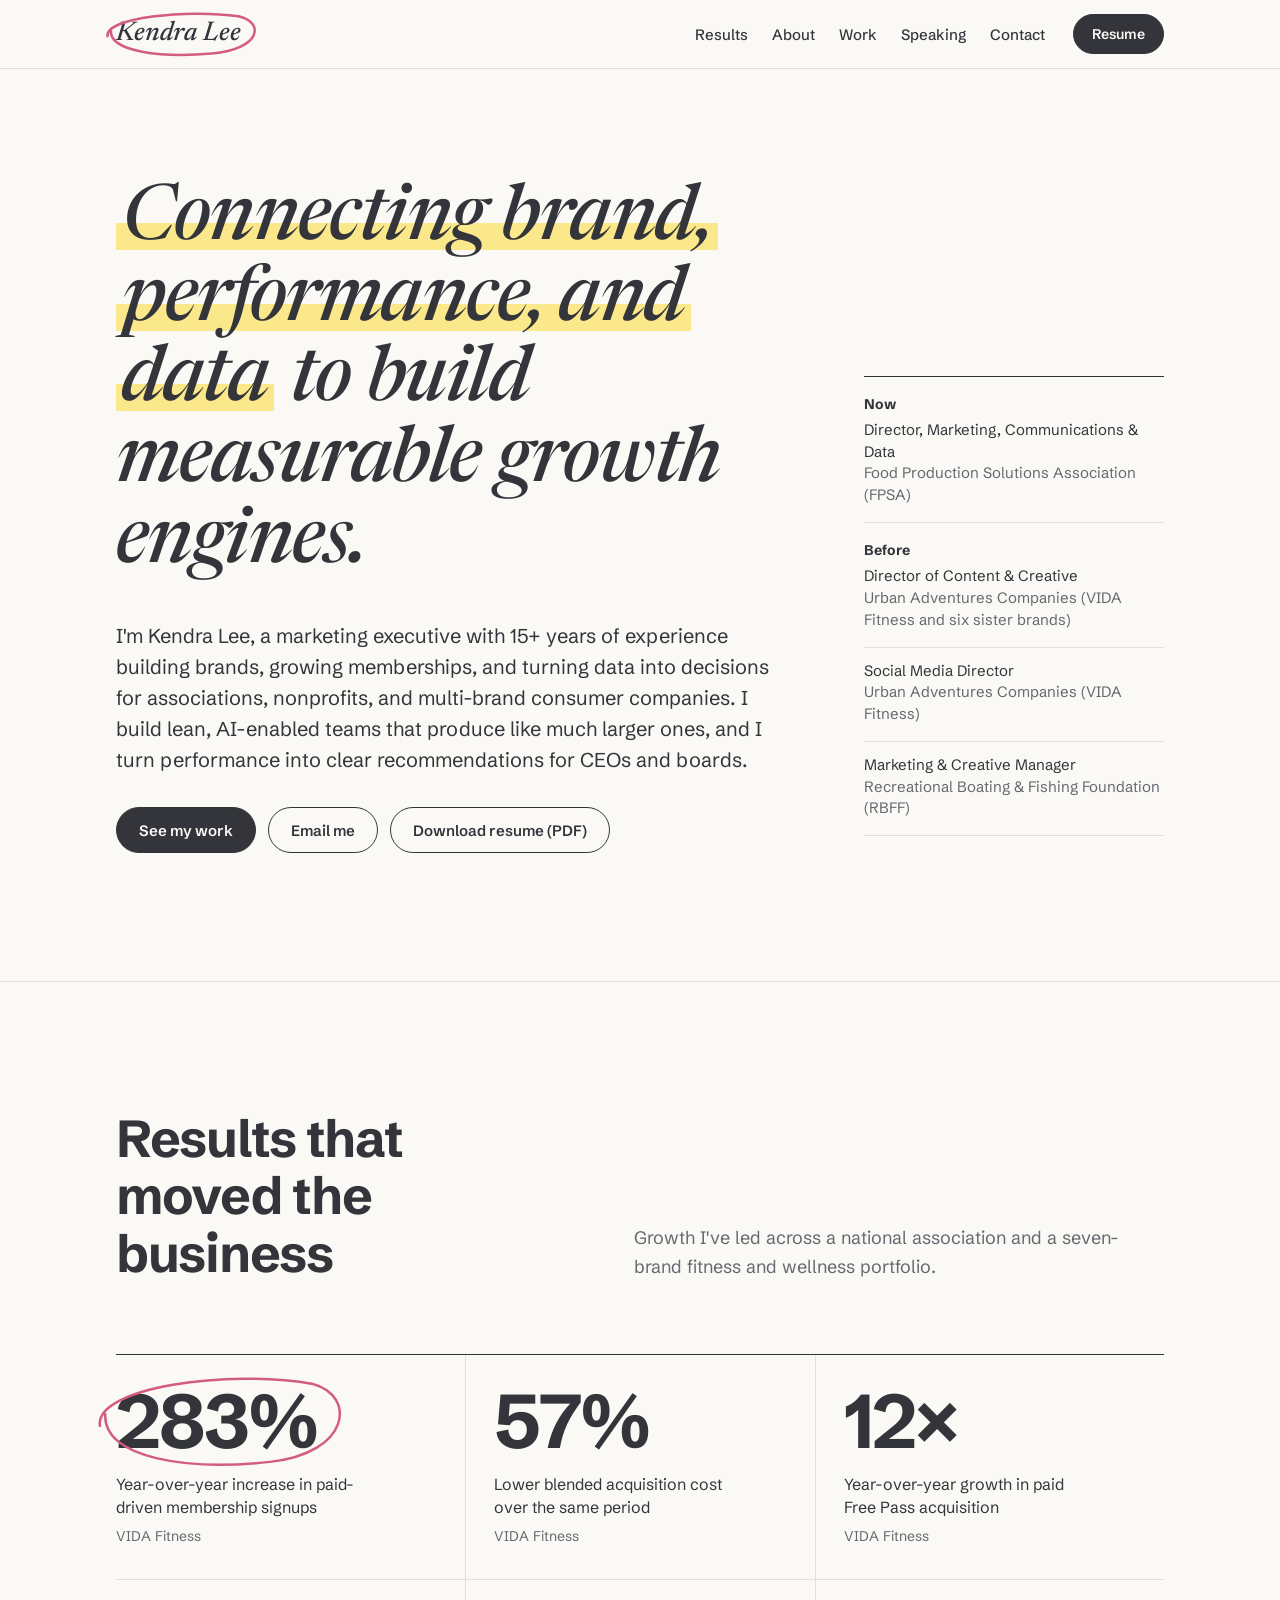
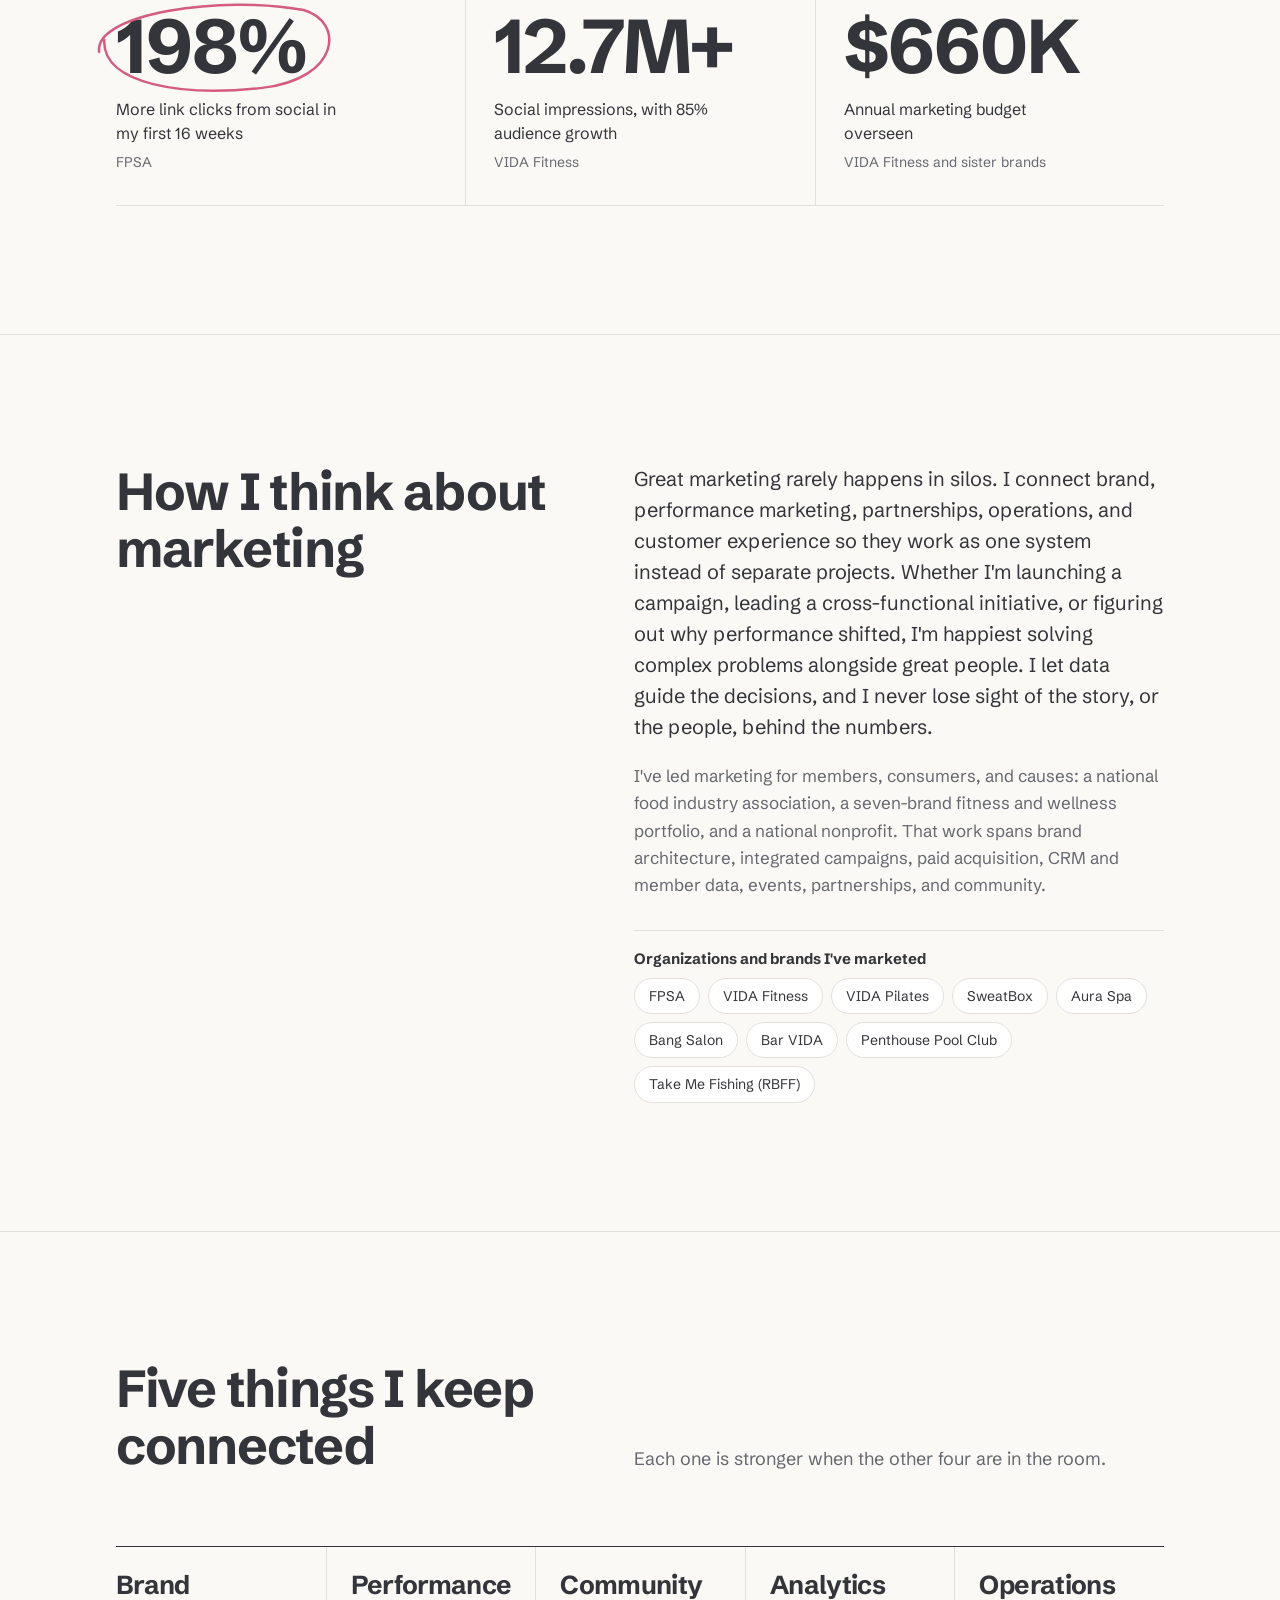
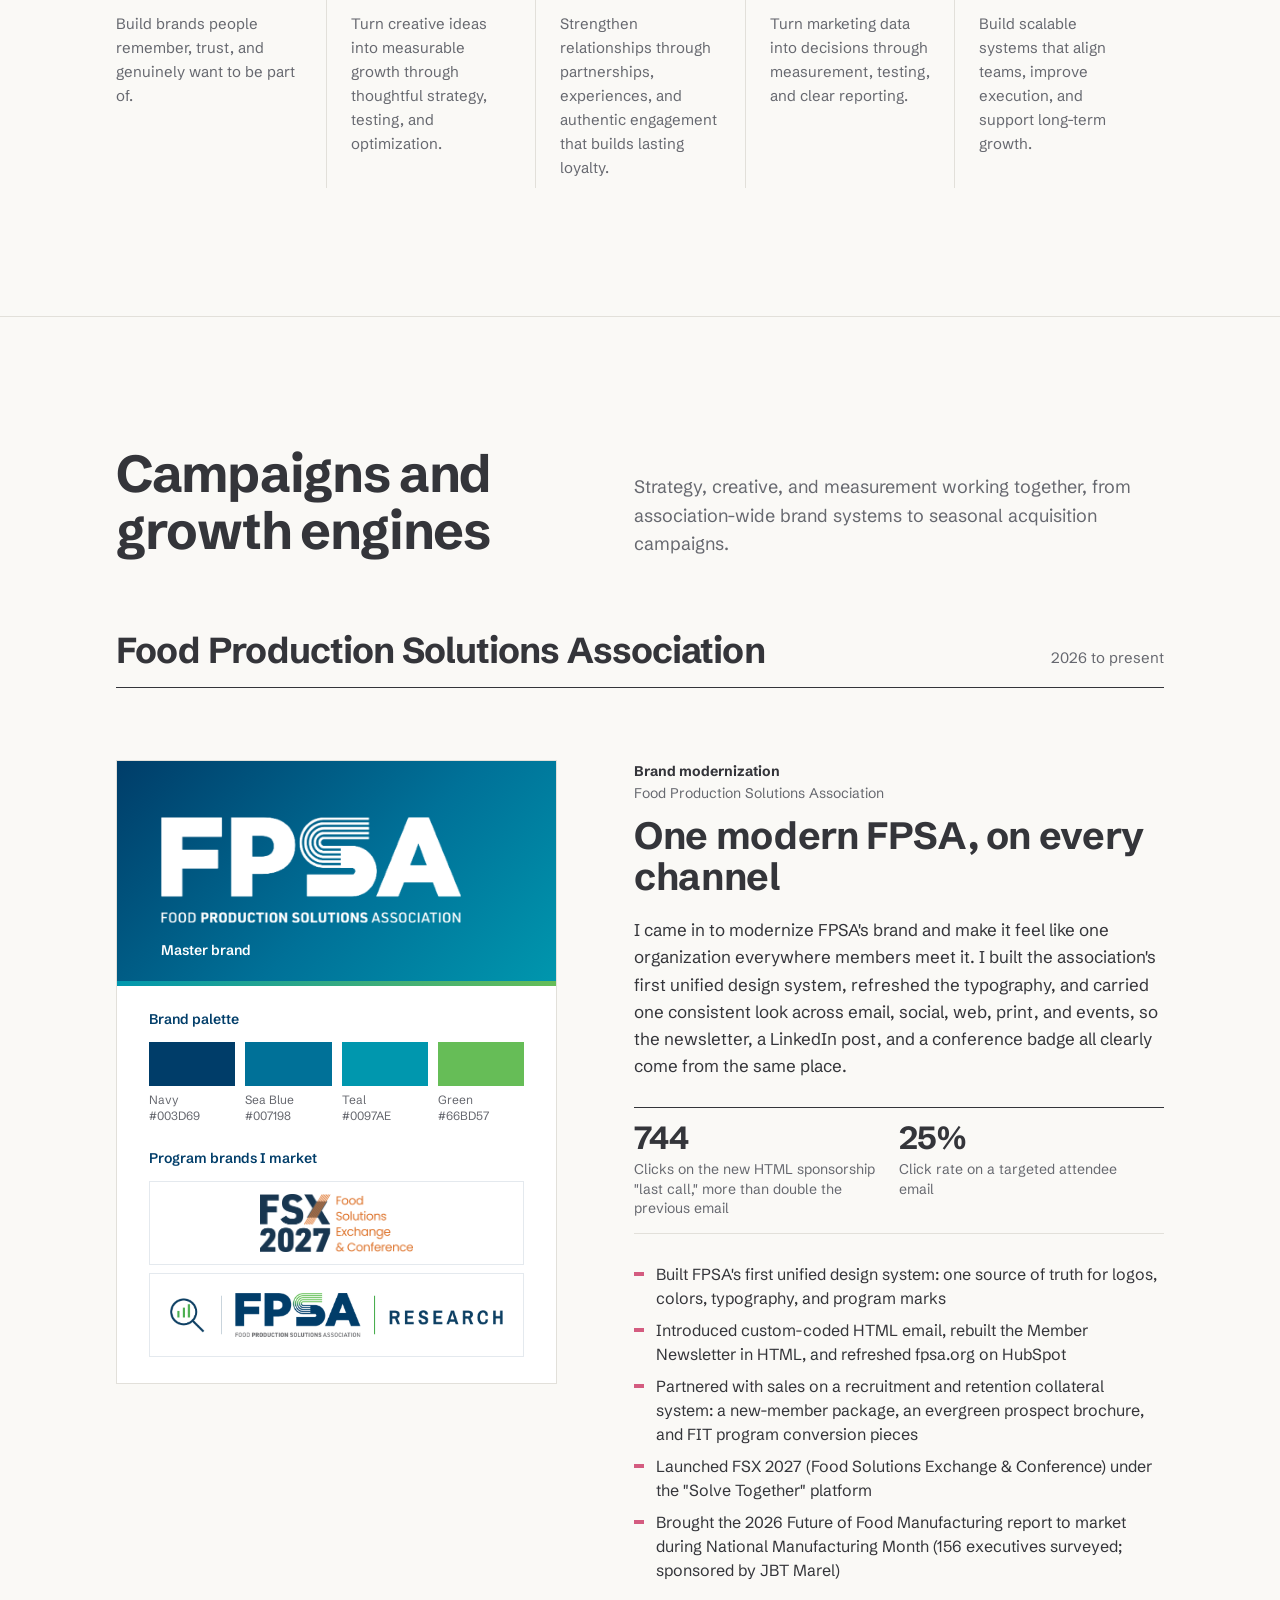
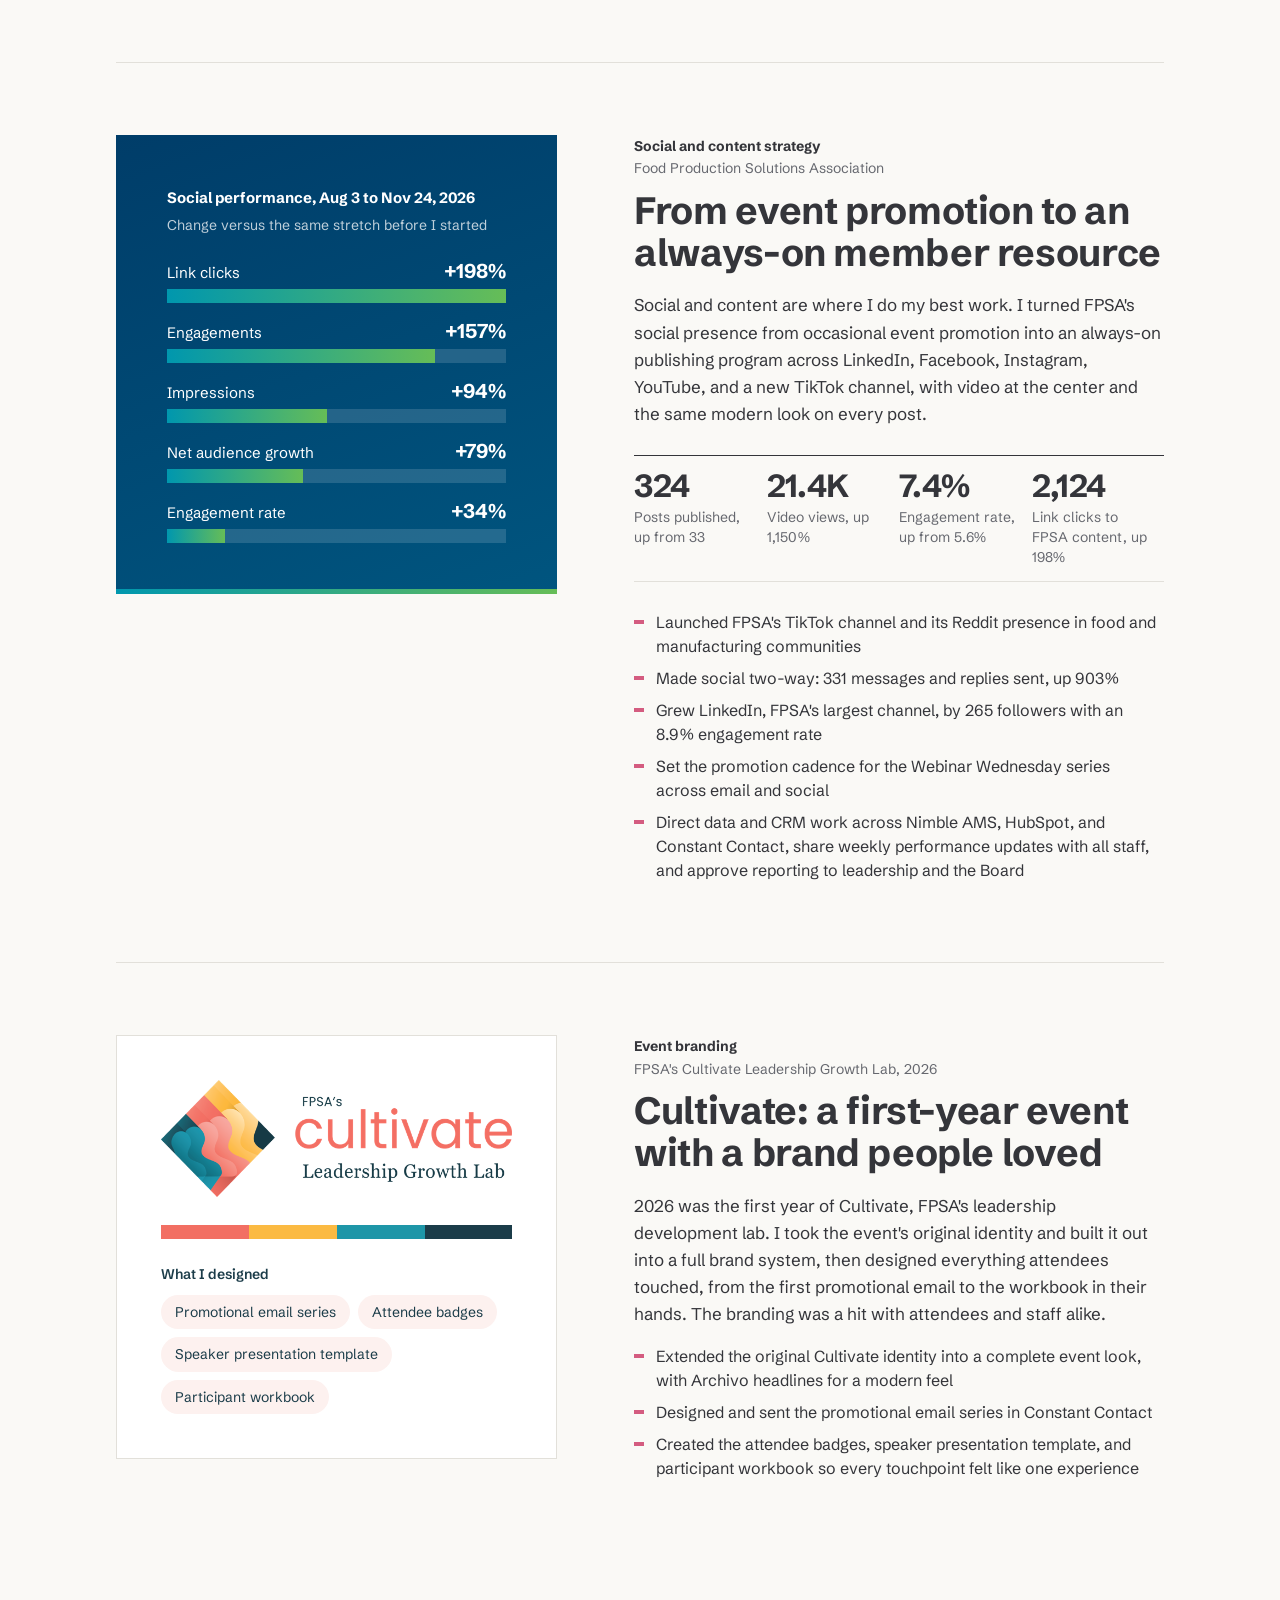
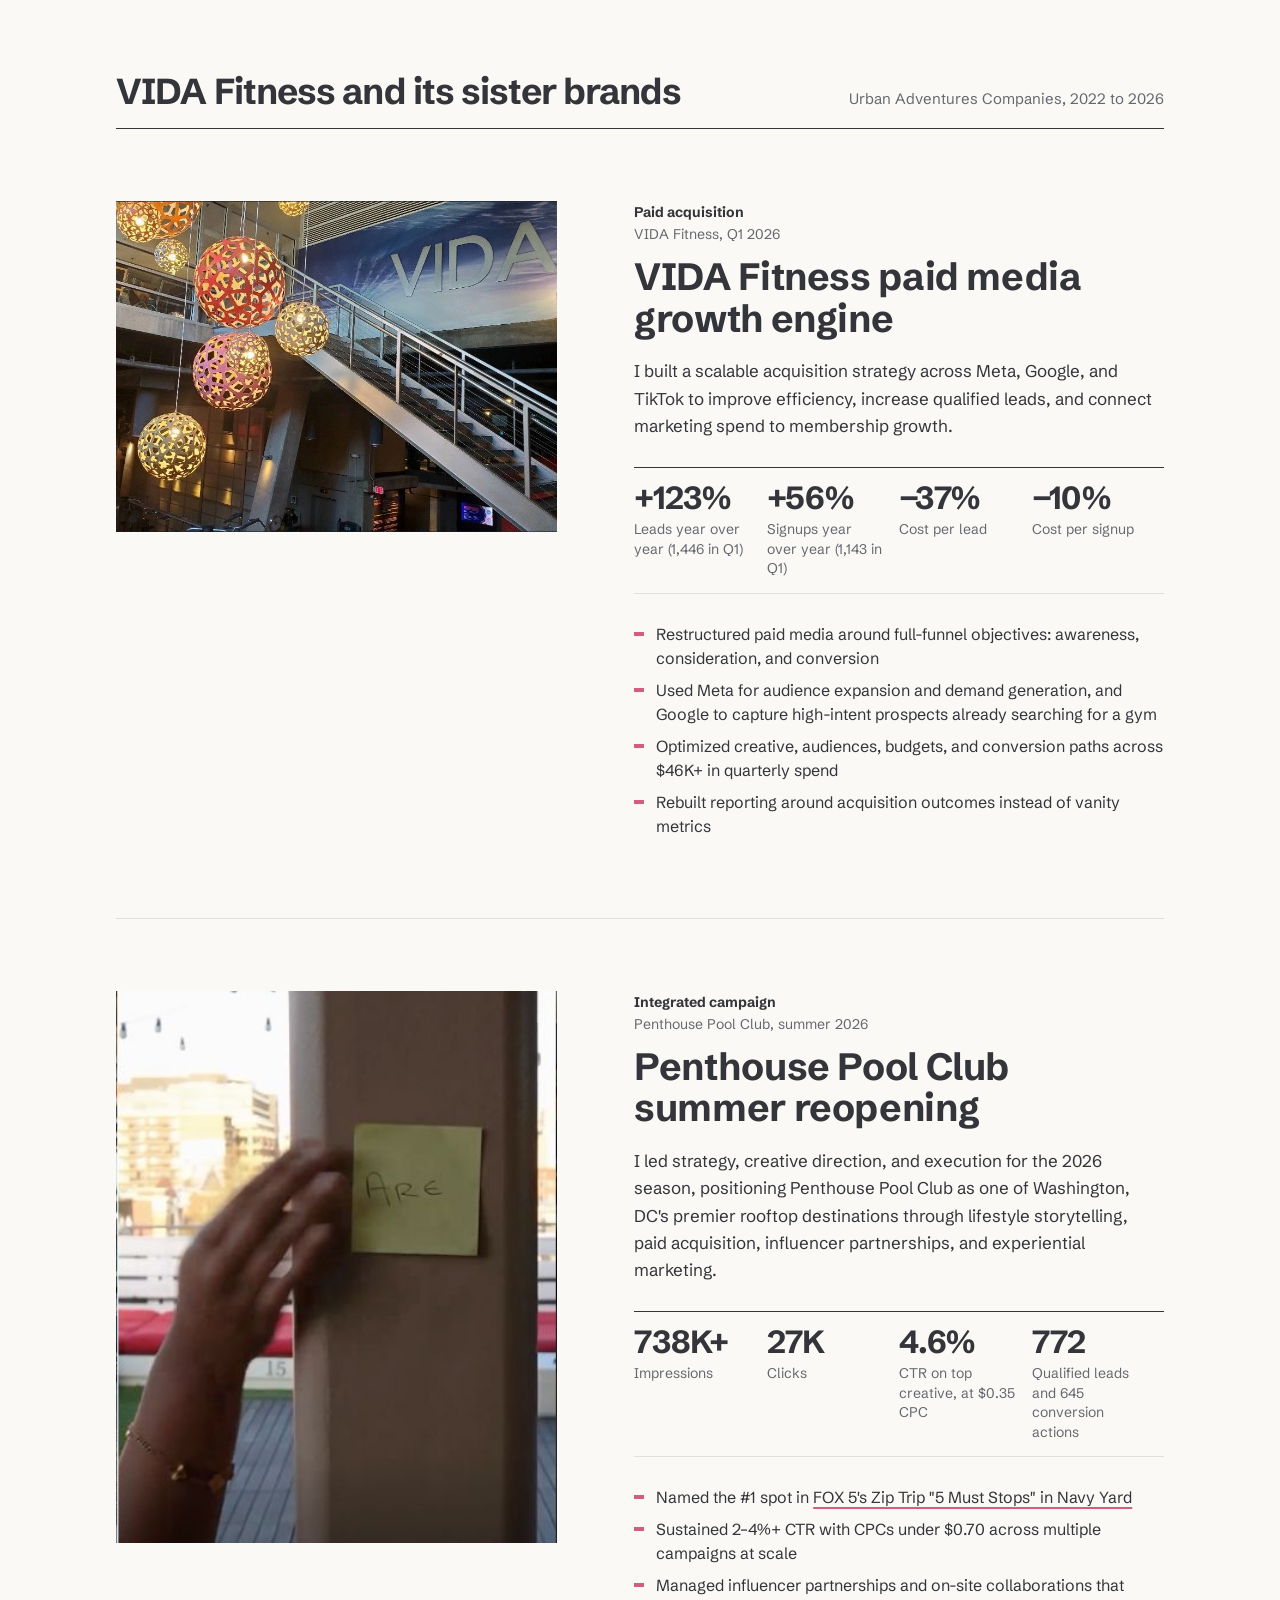
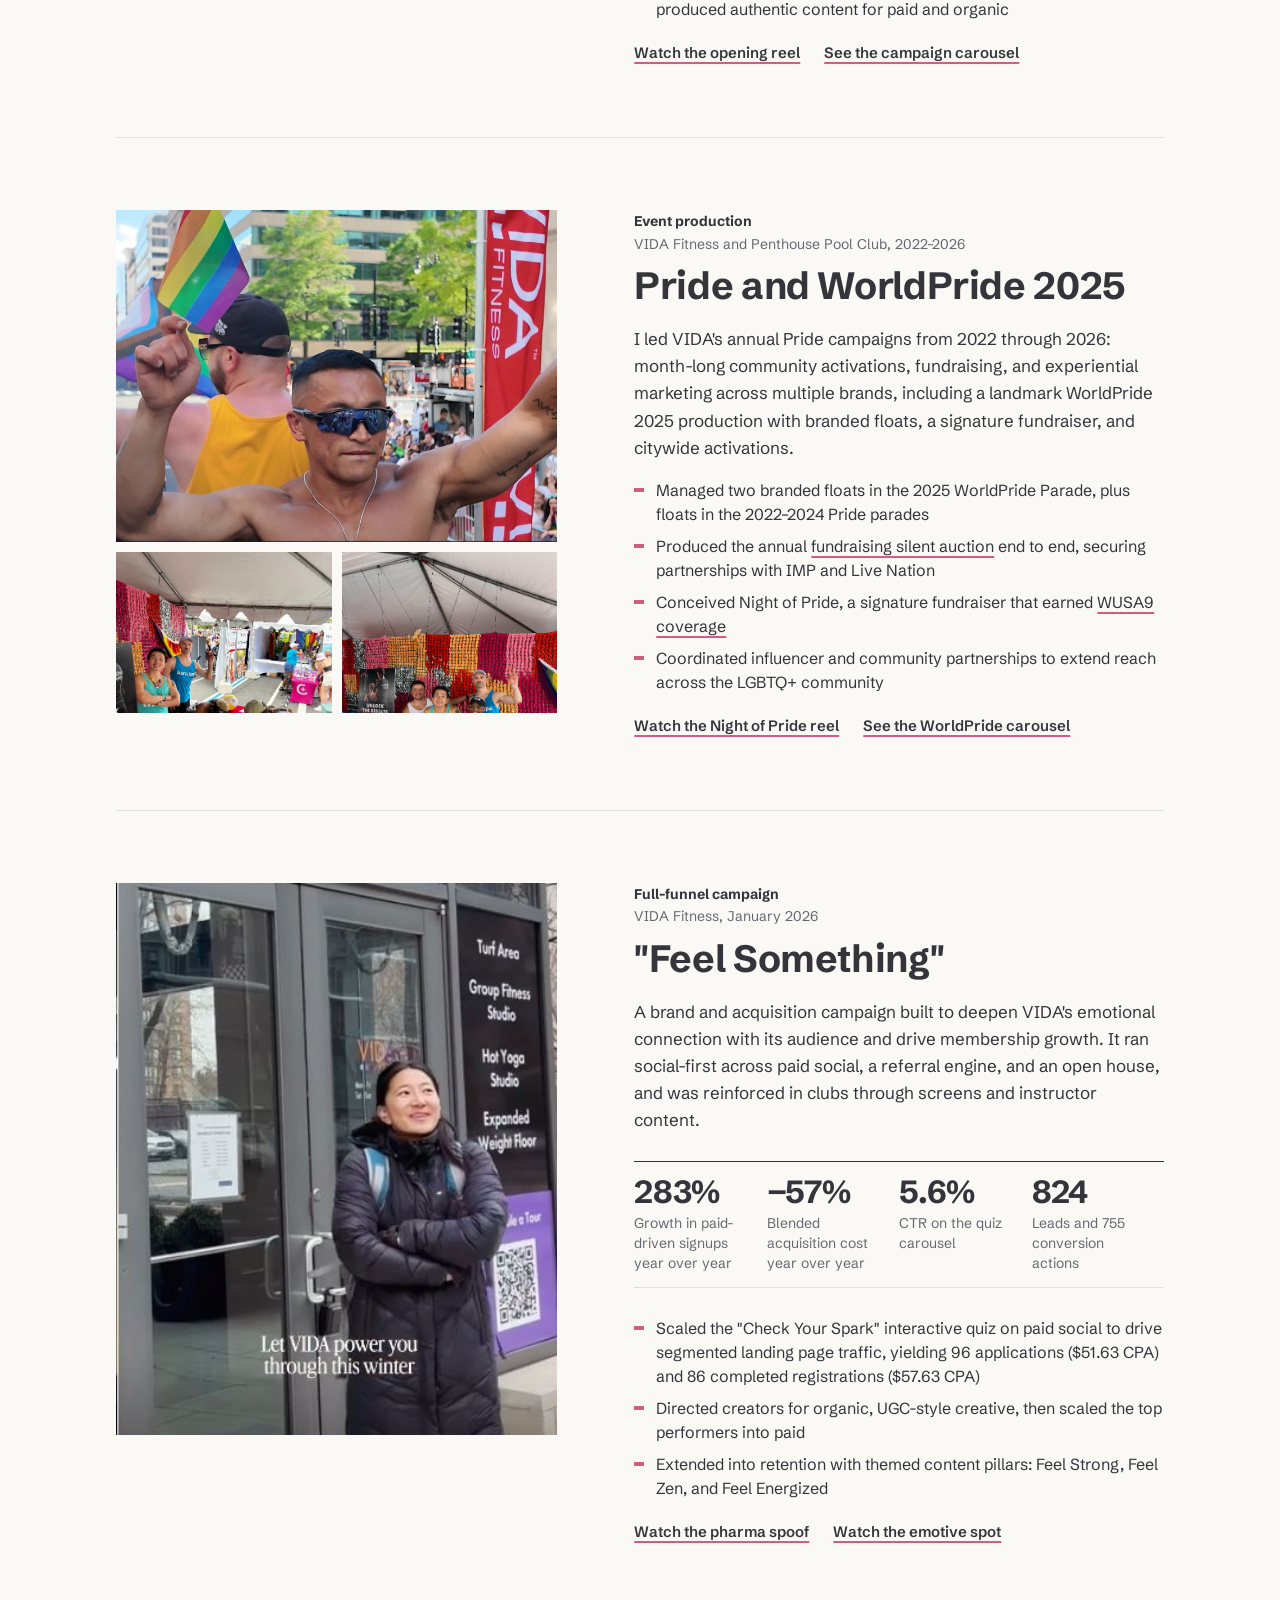
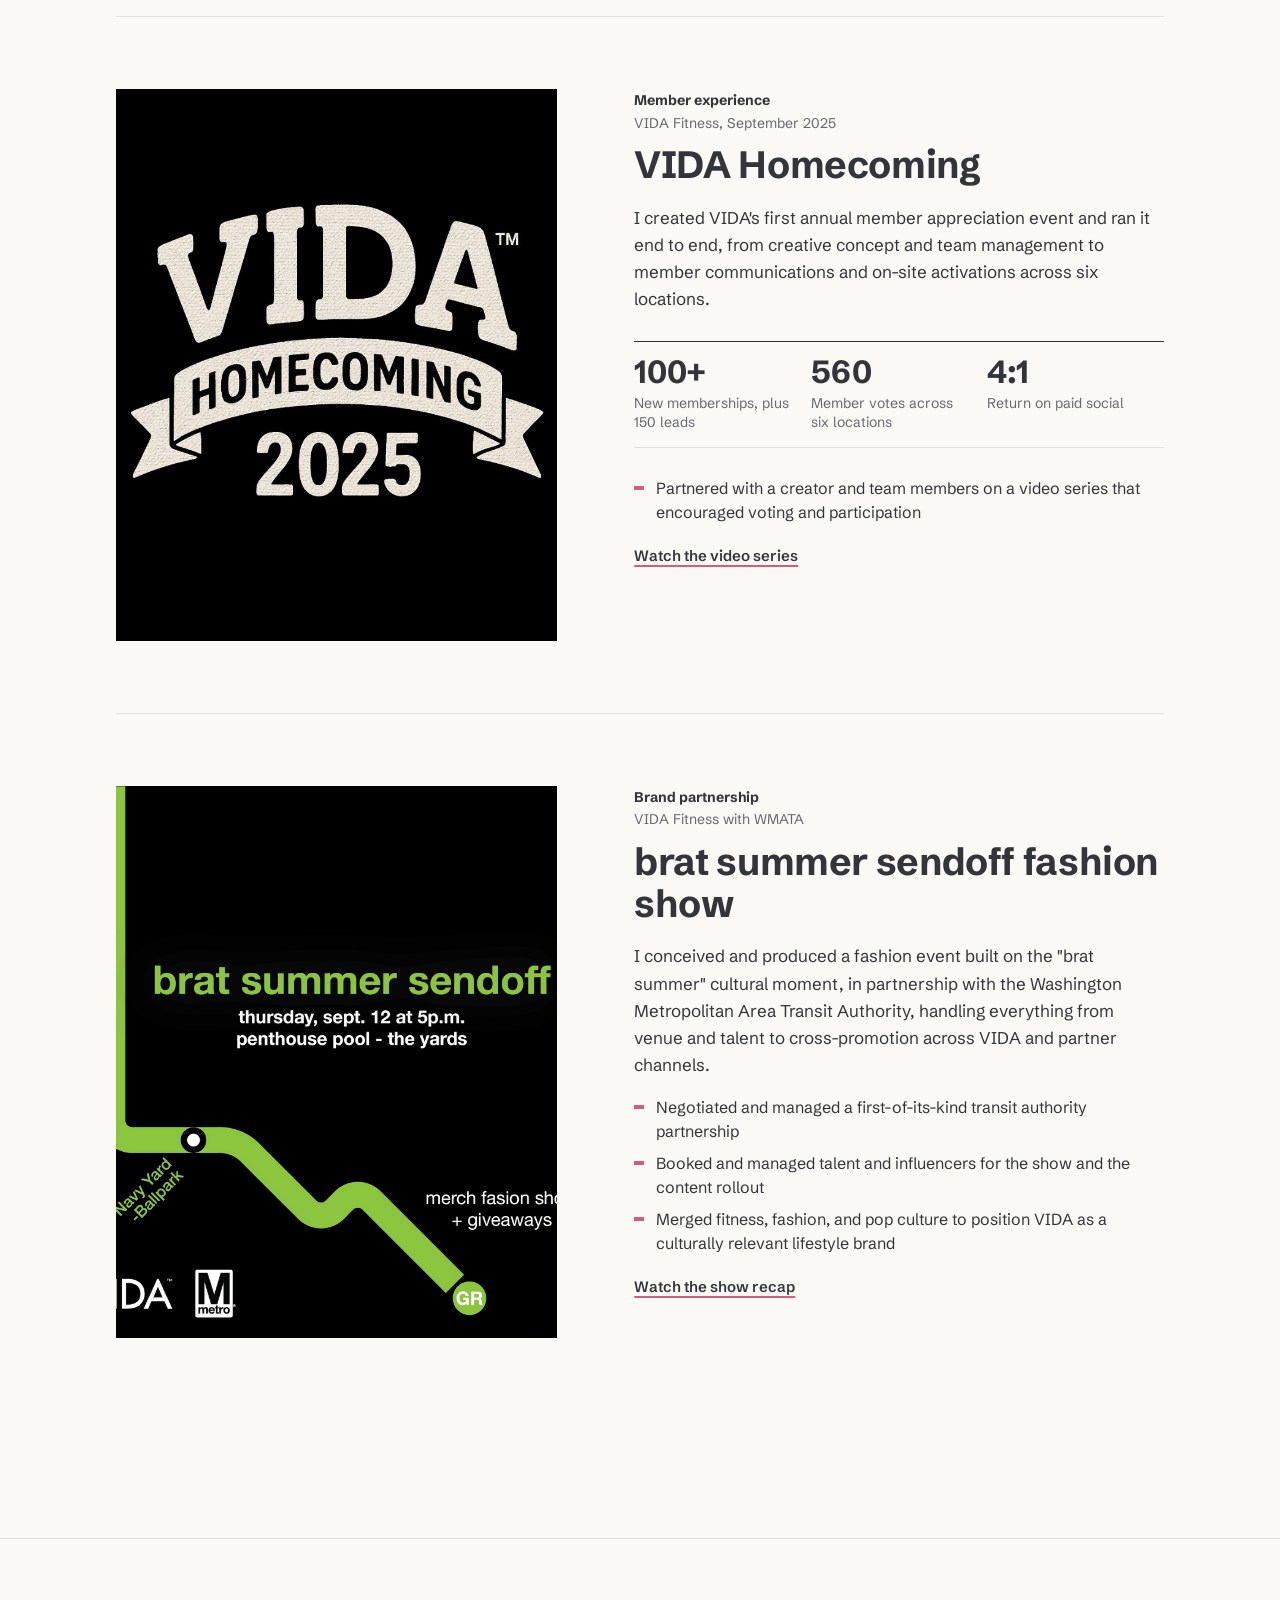
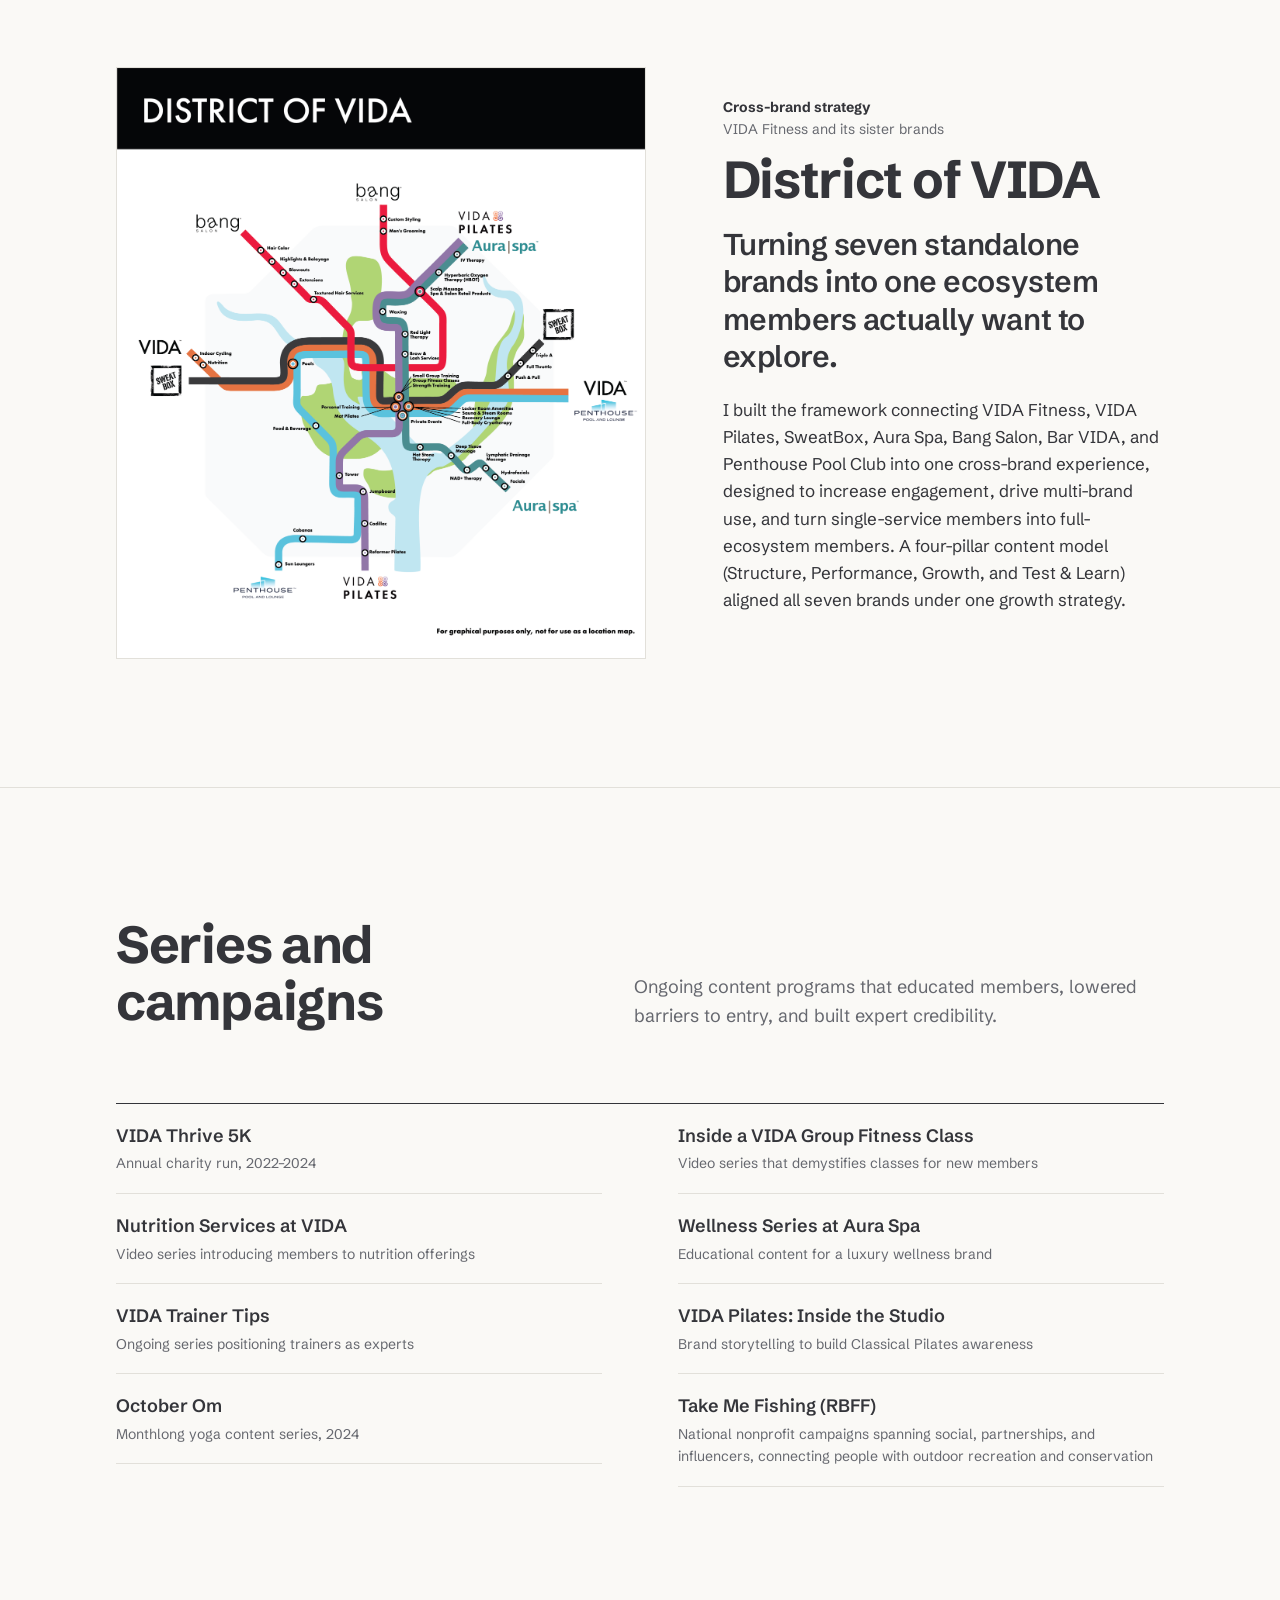
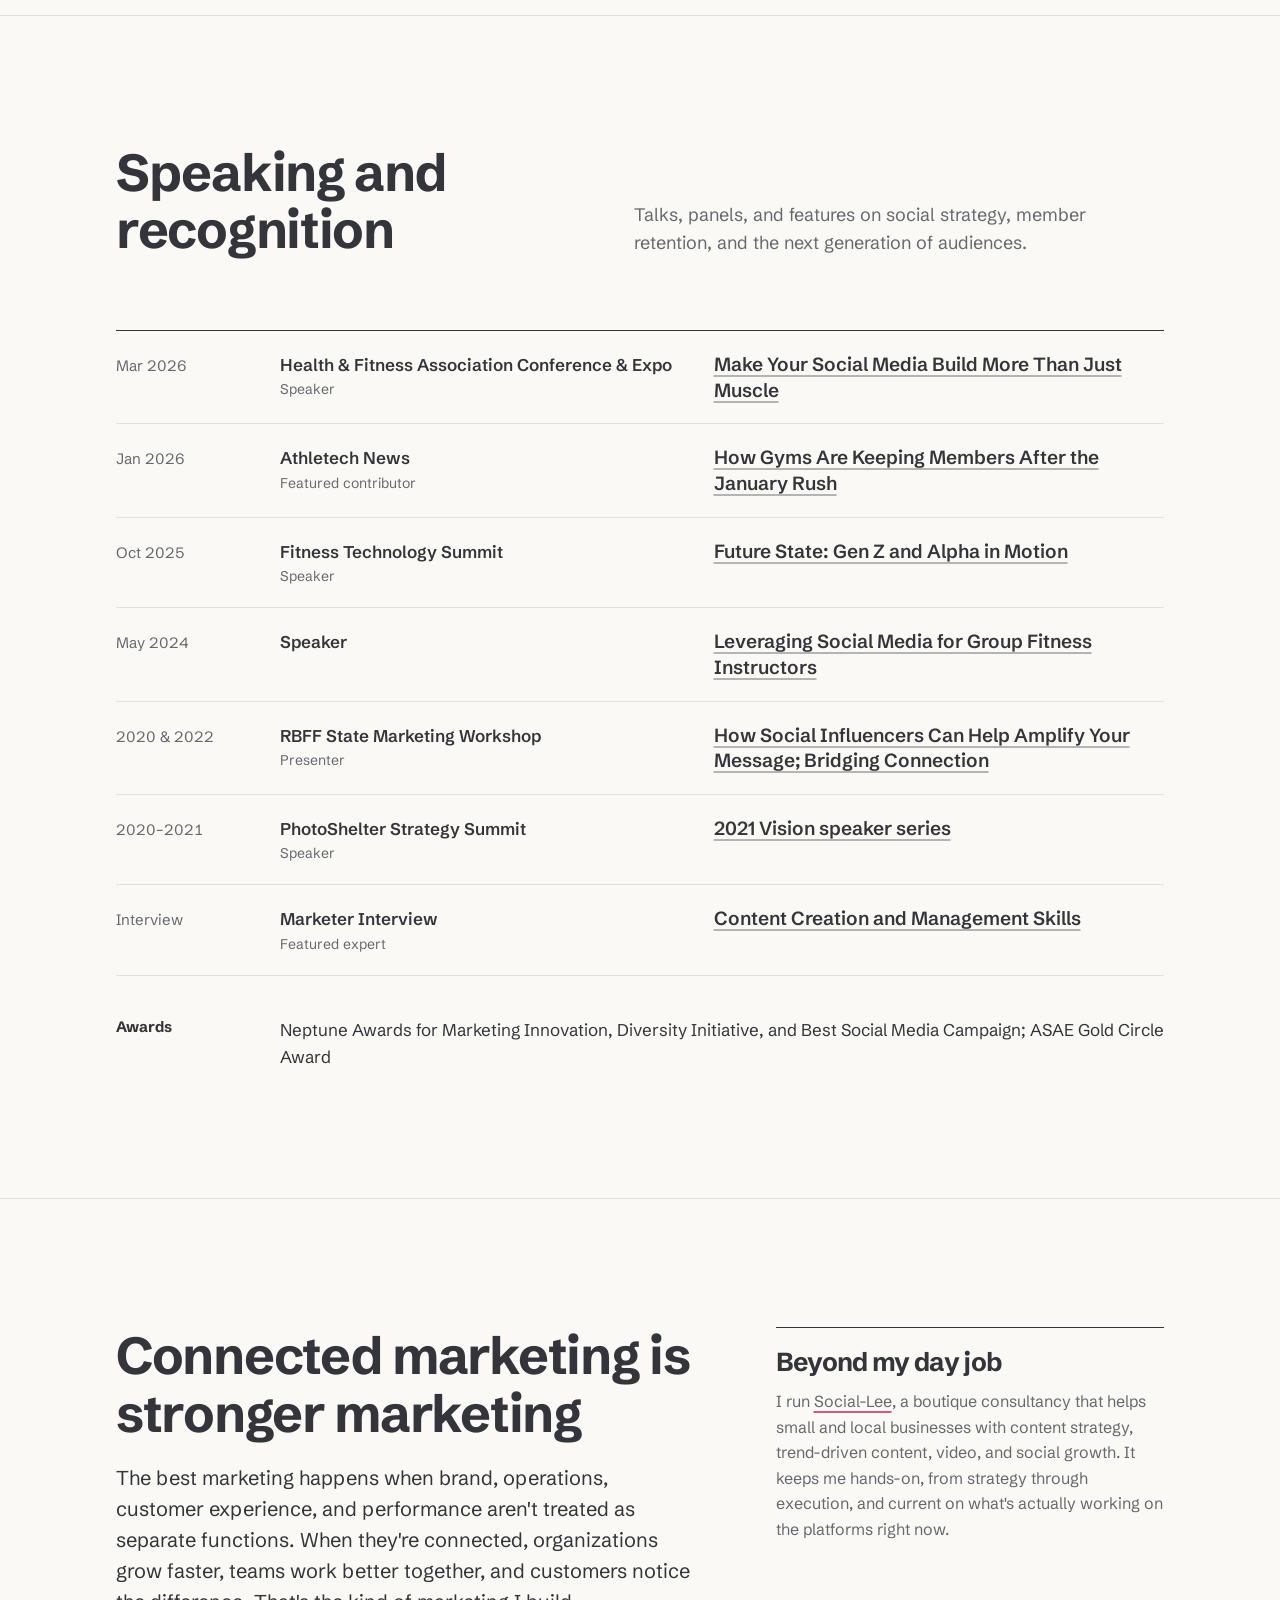
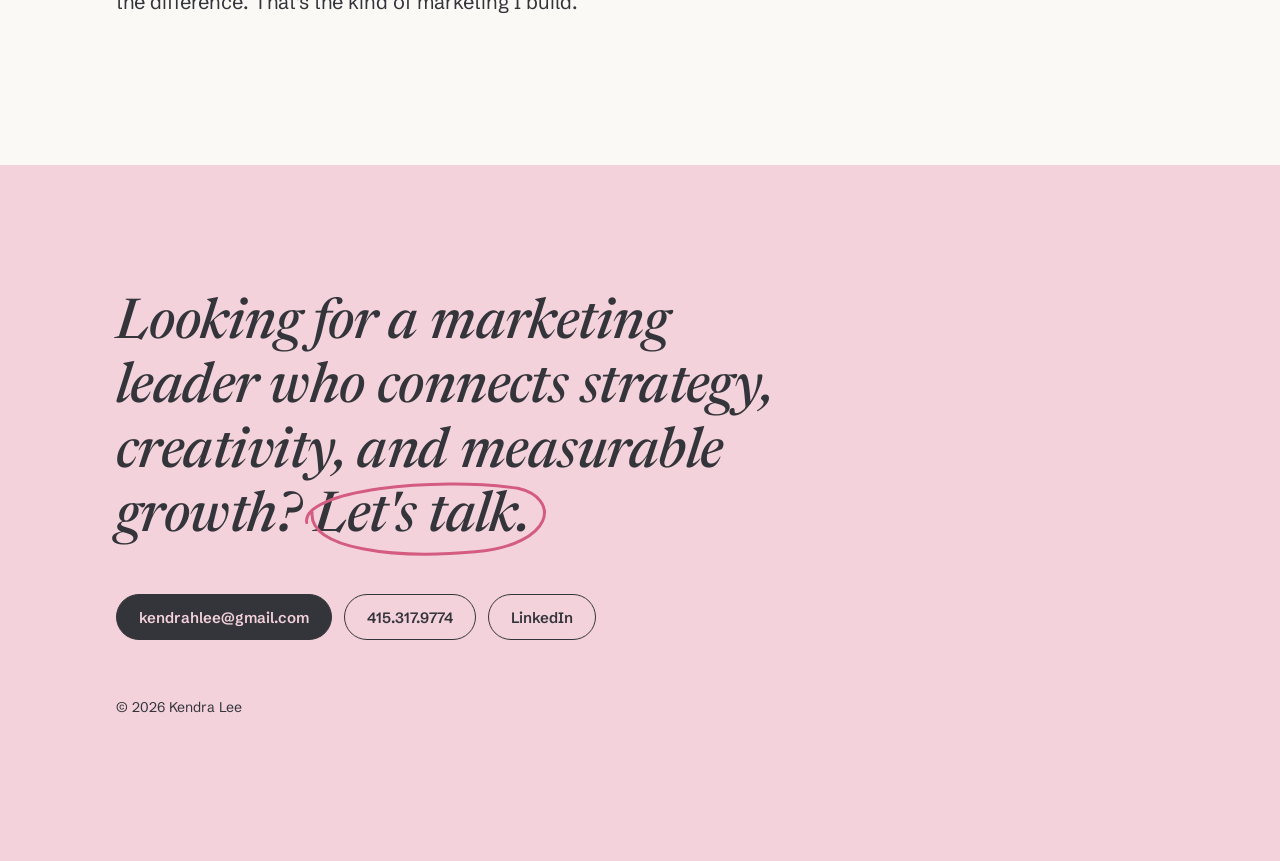
==== index.html @ 5791d4cd "New brand: rose, charcoal and butter; Newsreader wordmark with hand-drawn circle Co-Authored-By: Cla" ====
<!DOCTYPE html>
<html lang="en">
<head>
<meta charset="utf-8">
<meta name="viewport" content="width=device-width, initial-scale=1">
<meta name="theme-color" content="#FAF9F6">
<title>Kendra Lee | Marketing Executive</title>
<meta name="description" content="Marketing executive with 15+ years building brands, growing memberships, and turning data into decisions for associations, nonprofits, and multi-brand consumer companies.">

<meta property="og:title" content="Kendra Lee | Marketing Executive">
<meta property="og:description" content="Marketing executive with 15+ years building brands, growing memberships, and turning data into decisions for associations, nonprofits, and multi-brand consumer companies.">
<meta property="og:url" content="https://www.kendrahlee.com/">
<meta property="og:type" content="website">
<meta property="og:image" content="https://www.kendrahlee.com/images/brand/kendra-lee-social-preview.png">
<meta property="og:image:width" content="1200">
<meta property="og:image:height" content="630">
<meta name="twitter:card" content="summary_large_image">
<meta name="twitter:title" content="Kendra Lee | Marketing Executive">
<meta name="twitter:description" content="Marketing executive with 15+ years building brands, growing memberships, and turning data into decisions for associations, nonprofits, and multi-brand consumer companies.">
<meta name="twitter:image" content="https://www.kendrahlee.com/images/brand/kendra-lee-social-preview.png">
<link rel="icon" href="/images/brand/kendra-lee-favicon.png" type="image/png">
<link rel="apple-touch-icon" href="/images/brand/kendra-lee-monogram-180.png">

<link rel="preconnect" href="https://fonts.googleapis.com">
<link rel="preconnect" href="https://fonts.gstatic.com" crossorigin>
<link rel="stylesheet" href="styles.css">
</head>
<body>

<nav class="nav" aria-label="Main">
  <div class="wrap">
    <a class="nav-logo" href="#top" aria-label="Kendra Lee, home"><span class="wordmark">Kendra Lee<svg class="ring" viewBox="0 0 200 70" preserveAspectRatio="none" aria-hidden="true"><path d="M14 38 C 10 12, 110 0, 172 10 C 204 18, 200 56, 140 62 C 80 68, 16 60, 18 30"/></svg></span></a>
    <ul class="nav-links">
      <li><a href="#results">Results</a></li>
      <li><a href="#about">About</a></li>
      <li><a href="#work">Work</a></li>
      <li><a href="#speaking">Speaking</a></li>
      <li><a href="#contact">Contact</a></li>
    </ul>
    <a class="btn btn-solid" href="Kendra_Lee_Resume.pdf" target="_blank" rel="noopener">Resume</a>
  </div>
</nav>

<main id="top">

  <!-- HERO -->
  <header class="hero">
    <div class="wrap hero-grid">
      <div>
        <h1><span class="marked">Connecting brand, performance, and data</span> to build measurable growth engines.</h1>
        <p class="hero-intro">I'm Kendra Lee, a marketing executive with 15+ years of experience building brands, growing memberships, and turning data into decisions for associations, nonprofits, and multi-brand consumer companies. I build lean, AI-enabled teams that produce like much larger ones, and I turn performance into clear recommendations for CEOs and boards.</p>
        <div class="hero-actions">
          <a class="btn btn-solid" href="#work">See my work</a>
          <a class="btn" href="mailto:kendrahlee@gmail.com">Email me</a>
          <a class="btn" href="Kendra_Lee_Resume.pdf" target="_blank" rel="noopener">Download resume (PDF)</a>
        </div>
      </div>
      <dl class="roles">
        <dt>Now</dt>
        <dd>Director, Marketing, Communications &amp; Data<span>Food Production Solutions Association (FPSA)</span></dd>
        <dt>Before</dt>
        <dd>Director of Content &amp; Creative<span>Urban Adventures Companies (VIDA Fitness and six sister brands)</span></dd>
        <dd>Social Media Director<span>Urban Adventures Companies (VIDA Fitness)</span></dd>
        <dd>Marketing &amp; Creative Manager<span>Recreational Boating &amp; Fishing Foundation (RBFF)</span></dd>
      </dl>
    </div>
  </header>

  <!-- RESULTS -->
  <section class="section" id="results" aria-labelledby="results-title">
    <div class="wrap">
      <div class="section-head">
        <h2 id="results-title">Results that moved the business</h2>
        <p class="muted">Growth I've led across a national association and a seven-brand fitness and wellness portfolio.</p>
      </div>
      <div class="results">
        <div class="result">
          <div class="result-num"><span class="circled">283%<svg class="ring" viewBox="0 0 200 70" preserveAspectRatio="none" aria-hidden="true"><path d="M14 38 C 10 12, 110 0, 172 10 C 204 18, 200 56, 140 62 C 80 68, 16 60, 18 30"/></svg></span></div>
          <p class="result-label">Year-over-year increase in paid-driven membership signups</p>
          <div class="result-where">VIDA Fitness</div>
        </div>
        <div class="result">
          <div class="result-num">57%</div>
          <p class="result-label">Lower blended acquisition cost over the same period</p>
          <div class="result-where">VIDA Fitness</div>
        </div>
        <div class="result">
          <div class="result-num">12&times;</div>
          <p class="result-label">Year-over-year growth in paid Free Pass acquisition</p>
          <div class="result-where">VIDA Fitness</div>
        </div>
        <div class="result">
          <div class="result-num"><span class="circled">198%<svg class="ring" viewBox="0 0 200 70" preserveAspectRatio="none" aria-hidden="true"><path d="M14 38 C 10 12, 110 0, 172 10 C 204 18, 200 56, 140 62 C 80 68, 16 60, 18 30"/></svg></span></div>
          <p class="result-label">More link clicks from social in my first 16 weeks</p>
          <div class="result-where">FPSA</div>
        </div>
        <div class="result">
          <div class="result-num">12.7M+</div>
          <p class="result-label">Social impressions, with 85% audience growth</p>
          <div class="result-where">VIDA Fitness</div>
        </div>
        <div class="result">
          <div class="result-num">$660K</div>
          <p class="result-label">Annual marketing budget overseen</p>
          <div class="result-where">VIDA Fitness and sister brands</div>
        </div>
      </div>
    </div>
  </section>

  <!-- ABOUT -->
  <section class="section" id="about" aria-labelledby="about-title">
    <div class="wrap about">
      <h2 id="about-title">How I think about marketing</h2>
      <div class="about-copy">
        <p>Great marketing rarely happens in silos. I connect brand, performance marketing, partnerships, operations, and customer experience so they work as one system instead of separate projects. Whether I'm launching a campaign, leading a cross-functional initiative, or figuring out why performance shifted, I'm happiest solving complex problems alongside great people. I let data guide the decisions, and I never lose sight of the story, or the people, behind the numbers.</p>
        <p class="muted">I've led marketing for members, consumers, and causes: a national food industry association, a seven-brand fitness and wellness portfolio, and a national nonprofit. That work spans brand architecture, integrated campaigns, paid acquisition, CRM and member data, events, partnerships, and community.</p>
        <div class="brands">
          <h3>Organizations and brands I've marketed</h3>
          <ul>
            <li>FPSA</li>
            <li>VIDA Fitness</li>
            <li>VIDA Pilates</li>
            <li>SweatBox</li>
            <li>Aura Spa</li>
            <li>Bang Salon</li>
            <li>Bar VIDA</li>
            <li>Penthouse Pool Club</li>
            <li>Take Me Fishing (RBFF)</li>
          </ul>
        </div>
      </div>
    </div>
  </section>

  <!-- APPROACH -->
  <section class="section" aria-labelledby="approach-title">
    <div class="wrap">
      <div class="section-head">
        <h2 id="approach-title">Five things I keep connected</h2>
        <p class="muted">Each one is stronger when the other four are in the room.</p>
      </div>
      <ul class="approach">
        <li><h3>Brand</h3><p>Build brands people remember, trust, and genuinely want to be part of.</p></li>
        <li><h3>Performance</h3><p>Turn creative ideas into measurable growth through thoughtful strategy, testing, and optimization.</p></li>
        <li><h3>Community</h3><p>Strengthen relationships through partnerships, experiences, and authentic engagement that builds lasting loyalty.</p></li>
        <li><h3>Analytics</h3><p>Turn marketing data into decisions through measurement, testing, and clear reporting.</p></li>
        <li><h3>Operations</h3><p>Build scalable systems that align teams, improve execution, and support long-term growth.</p></li>
      </ul>
    </div>
  </section>

  <!-- WORK -->
  <section class="section" id="work" aria-labelledby="work-title">
    <div class="wrap">
      <div class="section-head">
        <h2 id="work-title">Campaigns and growth engines</h2>
        <p class="muted">Strategy, creative, and measurement working together, from association-wide brand systems to seasonal acquisition campaigns.</p>
      </div>

      <!-- FPSA -->
      <div class="work-group">
        <div class="work-group-title">
          <h3>Food Production Solutions Association</h3>
          <p>2026 to present</p>
        </div>

        <article class="case">
          <div class="case-media">
            <div class="fpsa-panel">
              <div class="fpsa-master">
                <img src="images/fpsa/fpsa-logo-white.png" alt="FPSA, Food Production Solutions Association" width="700" height="249">
                <p>Master brand</p>
              </div>
              <div class="fpsa-swatches">
                <p>Brand palette</p>
                <ul>
                  <li style="--c:#003d69"><span></span>Navy<br>#003D69</li>
                  <li style="--c:#007198"><span></span>Sea Blue<br>#007198</li>
                  <li style="--c:#0097ae"><span></span>Teal<br>#0097AE</li>
                  <li style="--c:#66bd57"><span></span>Green<br>#66BD57</li>
                </ul>
              </div>
              <div class="fpsa-programs">
                <p>Program brands I market</p>
                <ul>
                  <li><img src="images/fpsa/fsx-2027.png" alt="FSX 2027, Food Solutions Exchange &amp; Conference" width="640" height="242" loading="lazy"></li>
                  <li><img src="images/fpsa/fpsa-research.png" alt="FPSA Research" width="495" height="66" loading="lazy"></li>
                </ul>
              </div>
            </div>
          </div>
          <div class="case-body">
            <div class="case-meta"><strong>Brand modernization</strong><br>Food Production Solutions Association</div>
            <h4>One modern FPSA, on every channel</h4>
            <p>I came in to modernize FPSA's brand and make it feel like one organization everywhere members meet it. I built the association's first unified design system, refreshed the typography, and carried one consistent look across email, social, web, print, and events, so the newsletter, a LinkedIn post, and a conference badge all clearly come from the same place.</p>
            <dl class="figures">
              <div><dt>744</dt><dd>Clicks on the new HTML sponsorship "last call," more than double the previous email</dd></div>
              <div><dt>25%</dt><dd>Click rate on a targeted attendee email</dd></div>
            </dl>
            <ul class="points">
              <li>Built FPSA's first unified design system: one source of truth for logos, colors, typography, and program marks</li>
              <li>Introduced custom-coded HTML email, rebuilt the Member Newsletter in HTML, and refreshed fpsa.org on HubSpot</li>
              <li>Partnered with sales on a recruitment and retention collateral system: a new-member package, an evergreen prospect brochure, and FIT program conversion pieces</li>
              <li>Launched FSX 2027 (Food Solutions Exchange &amp; Conference) under the "Solve Together" platform</li>
              <li>Brought the 2026 Future of Food Manufacturing report to market during National Manufacturing Month (156 executives surveyed; sponsored by JBT Marel)</li>
            </ul>
          </div>
        </article>

        <article class="case">
          <div class="case-media">
            <div class="panel fpsa-bars">
              <p class="bars-title">Social performance, Aug 3 to Nov 24, 2026</p>
              <p class="bars-sub">Change versus the same stretch before I started</p>
              <ul class="bars">
                <li class="bar-row"><span>Link clicks</span><b>+198%</b><span class="bar"><i style="width:100%"></i></span></li>
                <li class="bar-row"><span>Engagements</span><b>+157%</b><span class="bar"><i style="width:79%"></i></span></li>
                <li class="bar-row"><span>Impressions</span><b>+94%</b><span class="bar"><i style="width:47%"></i></span></li>
                <li class="bar-row"><span>Net audience growth</span><b>+79%</b><span class="bar"><i style="width:40%"></i></span></li>
                <li class="bar-row"><span>Engagement rate</span><b>+34%</b><span class="bar"><i style="width:17%"></i></span></li>
              </ul>
            </div>
          </div>
          <div class="case-body">
            <div class="case-meta"><strong>Social and content strategy</strong><br>Food Production Solutions Association</div>
            <h4>From event promotion to an always-on member resource</h4>
            <p>Social and content are where I do my best work. I turned FPSA's social presence from occasional event promotion into an always-on publishing program across LinkedIn, Facebook, Instagram, YouTube, and a new TikTok channel, with video at the center and the same modern look on every post.</p>
            <dl class="figures">
              <div><dt>324</dt><dd>Posts published, up from 33</dd></div>
              <div><dt>21.4K</dt><dd>Video views, up 1,150%</dd></div>
              <div><dt>7.4%</dt><dd>Engagement rate, up from 5.6%</dd></div>
              <div><dt>2,124</dt><dd>Link clicks to FPSA content, up 198%</dd></div>
            </dl>
            <ul class="points">
              <li>Launched FPSA's TikTok channel and its Reddit presence in food and manufacturing communities</li>
              <li>Made social two-way: 331 messages and replies sent, up 903%</li>
              <li>Grew LinkedIn, FPSA's largest channel, by 265 followers with an 8.9% engagement rate</li>
              <li>Set the promotion cadence for the Webinar Wednesday series across email and social</li>
              <li>Direct data and CRM work across Nimble AMS, HubSpot, and Constant Contact, share weekly performance updates with all staff, and approve reporting to leadership and the Board</li>
            </ul>
          </div>
        </article>

        <article class="case">
          <div class="case-media">
            <div class="cultivate-panel">
              <img src="images/fpsa/cultivate.png" alt="FPSA's Cultivate Leadership Growth Lab" width="640" height="212">
              <ul class="cultivate-swatches" aria-hidden="true">
                <li style="--c:#f26f63"></li><li style="--c:#fbba42"></li><li style="--c:#1e96a8"></li><li style="--c:#1b3c49"></li>
              </ul>
              <p>What I designed</p>
              <ul class="cultivate-pieces">
                <li>Promotional email series</li>
                <li>Attendee badges</li>
                <li>Speaker presentation template</li>
                <li>Participant workbook</li>
              </ul>
            </div>
          </div>
          <div class="case-body">
            <div class="case-meta"><strong>Event branding</strong><br>FPSA's Cultivate Leadership Growth Lab, 2026</div>
            <h4>Cultivate: a first-year event with a brand people loved</h4>
            <p>2026 was the first year of Cultivate, FPSA's leadership development lab. I took the event's original identity and built it out into a full brand system, then designed everything attendees touched, from the first promotional email to the workbook in their hands. The branding was a hit with attendees and staff alike.</p>
            <ul class="points">
              <li>Extended the original Cultivate identity into a complete event look, with Archivo headlines for a modern feel</li>
              <li>Designed and sent the promotional email series in Constant Contact</li>
              <li>Created the attendee badges, speaker presentation template, and participant workbook so every touchpoint felt like one experience</li>
            </ul>
          </div>
        </article>
      </div>

      <!-- UAC -->
      <div class="work-group">
        <div class="work-group-title">
          <h3>VIDA Fitness and its sister brands</h3>
          <p>Urban Adventures Companies, 2022 to 2026</p>
        </div>

        <article class="case">
          <figure class="case-media landscape"><img src="images/vida-fitness-stairs.jpg" alt="VIDA Fitness members on a stair climber" loading="lazy"></figure>
          <div class="case-body">
            <div class="case-meta"><strong>Paid acquisition</strong><br>VIDA Fitness, Q1 2026</div>
            <h4>VIDA Fitness paid media growth engine</h4>
            <p>I built a scalable acquisition strategy across Meta, Google, and TikTok to improve efficiency, increase qualified leads, and connect marketing spend to membership growth.</p>
            <dl class="figures">
              <div><dt>+123%</dt><dd>Leads year over year (1,446 in Q1)</dd></div>
              <div><dt>+56%</dt><dd>Signups year over year (1,143 in Q1)</dd></div>
              <div><dt>&minus;37%</dt><dd>Cost per lead</dd></div>
              <div><dt>&minus;10%</dt><dd>Cost per signup</dd></div>
            </dl>
            <ul class="points">
              <li>Restructured paid media around full-funnel objectives: awareness, consideration, and conversion</li>
              <li>Used Meta for audience expansion and demand generation, and Google to capture high-intent prospects already searching for a gym</li>
              <li>Optimized creative, audiences, budgets, and conversion paths across $46K+ in quarterly spend</li>
              <li>Rebuilt reporting around acquisition outcomes instead of vanity metrics</li>
            </ul>
          </div>
        </article>

        <article class="case">
          <figure class="case-media"><img src="images/penthouse-pool.jpg" alt="Guests at the Penthouse Pool Club rooftop" loading="lazy"></figure>
          <div class="case-body">
            <div class="case-meta"><strong>Integrated campaign</strong><br>Penthouse Pool Club, summer 2026</div>
            <h4>Penthouse Pool Club summer reopening</h4>
            <p>I led strategy, creative direction, and execution for the 2026 season, positioning Penthouse Pool Club as one of Washington, DC's premier rooftop destinations through lifestyle storytelling, paid acquisition, influencer partnerships, and experiential marketing.</p>
            <dl class="figures">
              <div><dt>738K+</dt><dd>Impressions</dd></div>
              <div><dt>27K</dt><dd>Clicks</dd></div>
              <div><dt>4.6%</dt><dd>CTR on top creative, at $0.35 CPC</dd></div>
              <div><dt>772</dt><dd>Qualified leads and 645 conversion actions</dd></div>
            </dl>
            <ul class="points">
              <li>Named the #1 spot in <a href="https://www.fox5dc.com/video/fmc-j2jhd5q2mvgc7pz0" target="_blank" rel="noopener">FOX 5's Zip Trip "5 Must Stops" in Navy Yard</a></li>
              <li>Sustained 2&ndash;4%+ CTR with CPCs under $0.70 across multiple campaigns at scale</li>
              <li>Managed influencer partnerships and on-site collaborations that produced authentic content for paid and organic</li>
            </ul>
            <div class="case-links">
              <a href="https://www.instagram.com/reel/DWuE4ufAHaG/" target="_blank" rel="noopener">Watch the opening reel</a>
              <a href="https://www.instagram.com/p/DXw-izBidJq/?img_index=1" target="_blank" rel="noopener">See the campaign carousel</a>
            </div>
          </div>
        </article>

        <article class="case">
          <div class="case-media landscape">
            <img src="images/pride-main.jpg" alt="VIDA Fitness float in the WorldPride parade" loading="lazy">
            <div class="case-thumbs">
              <img src="images/pride-extra-1-sm.jpg" alt="VIDA Pride activation" loading="lazy">
              <img src="images/pride-extra-2-sm.jpg" alt="VIDA Pride event" loading="lazy">
            </div>
          </div>
          <div class="case-body">
            <div class="case-meta"><strong>Event production</strong><br>VIDA Fitness and Penthouse Pool Club, 2022&ndash;2026</div>
            <h4>Pride and WorldPride 2025</h4>
            <p>I led VIDA's annual Pride campaigns from 2022 through 2026: month-long community activations, fundraising, and experiential marketing across multiple brands, including a landmark WorldPride 2025 production with branded floats, a signature fundraiser, and citywide activations.</p>
            <ul class="points">
              <li>Managed two branded floats in the 2025 WorldPride Parade, plus floats in the 2022&ndash;2024 Pride parades</li>
              <li>Produced the annual <a href="https://www.32auctions.com/VIDAHasPride2026" target="_blank" rel="noopener">fundraising silent auction</a> end to end, securing partnerships with IMP and Live Nation</li>
              <li>Conceived Night of Pride, a signature fundraiser that earned <a href="https://www.youtube.com/watch?v=1O6z_cEoTDY" target="_blank" rel="noopener">WUSA9 coverage</a></li>
              <li>Coordinated influencer and community partnerships to extend reach across the LGBTQ+ community</li>
            </ul>
            <div class="case-links">
              <a href="https://www.instagram.com/reel/DJ7S33SP07u/" target="_blank" rel="noopener">Watch the Night of Pride reel</a>
              <a href="https://www.instagram.com/p/DZm6jsrj7tA/?img_index=1" target="_blank" rel="noopener">See the WorldPride carousel</a>
            </div>
          </div>
        </article>

        <article class="case">
          <figure class="case-media"><img src="images/feel-something.jpg" alt="Feel Something campaign creative for VIDA Fitness" loading="lazy"></figure>
          <div class="case-body">
            <div class="case-meta"><strong>Full-funnel campaign</strong><br>VIDA Fitness, January 2026</div>
            <h4>"Feel Something"</h4>
            <p>A brand and acquisition campaign built to deepen VIDA's emotional connection with its audience and drive membership growth. It ran social-first across paid social, a referral engine, and an open house, and was reinforced in clubs through screens and instructor content.</p>
            <dl class="figures">
              <div><dt>283%</dt><dd>Growth in paid-driven signups year over year</dd></div>
              <div><dt>&minus;57%</dt><dd>Blended acquisition cost year over year</dd></div>
              <div><dt>5.6%</dt><dd>CTR on the quiz carousel</dd></div>
              <div><dt>824</dt><dd>Leads and 755 conversion actions</dd></div>
            </dl>
            <ul class="points">
              <li>Scaled the "Check Your Spark" interactive quiz on paid social to drive segmented landing page traffic, yielding 96 applications ($51.63 CPA) and 86 completed registrations ($57.63 CPA)</li>
              <li>Directed creators for organic, UGC-style creative, then scaled the top performers into paid</li>
              <li>Extended into retention with themed content pillars: Feel Strong, Feel Zen, and Feel Energized</li>
            </ul>
            <div class="case-links">
              <a href="https://youtube.com/shorts/FDh4WMwkazw" target="_blank" rel="noopener">Watch the pharma spoof</a>
              <a href="https://youtube.com/shorts/QJ2Yc3DOOxs" target="_blank" rel="noopener">Watch the emotive spot</a>
            </div>
          </div>
        </article>

        <article class="case">
          <figure class="case-media"><img src="images/vida-homecoming.jpg" alt="VIDA Homecoming member event" loading="lazy"></figure>
          <div class="case-body">
            <div class="case-meta"><strong>Member experience</strong><br>VIDA Fitness, September 2025</div>
            <h4>VIDA Homecoming</h4>
            <p>I created VIDA's first annual member appreciation event and ran it end to end, from creative concept and team management to member communications and on-site activations across six locations.</p>
            <dl class="figures">
              <div><dt>100+</dt><dd>New memberships, plus 150 leads</dd></div>
              <div><dt>560</dt><dd>Member votes across six locations</dd></div>
              <div><dt>4:1</dt><dd>Return on paid social</dd></div>
            </dl>
            <ul class="points">
              <li>Partnered with a creator and team members on a video series that encouraged voting and participation</li>
            </ul>
            <div class="case-links">
              <a href="https://www.youtube.com/playlist?list=PLlGe1bG5ZoFJwLhBvWGK0mlq7ImXFgh60" target="_blank" rel="noopener">Watch the video series</a>
            </div>
          </div>
        </article>

        <article class="case">
          <figure class="case-media"><img src="images/brat-summer.jpeg" alt="Models on the runway at the brat summer sendoff fashion show" loading="lazy"></figure>
          <div class="case-body">
            <div class="case-meta"><strong>Brand partnership</strong><br>VIDA Fitness with WMATA</div>
            <h4>brat summer sendoff fashion show</h4>
            <p>I conceived and produced a fashion event built on the "brat summer" cultural moment, in partnership with the Washington Metropolitan Area Transit Authority, handling everything from venue and talent to cross-promotion across VIDA and partner channels.</p>
            <ul class="points">
              <li>Negotiated and managed a first-of-its-kind transit authority partnership</li>
              <li>Booked and managed talent and influencers for the show and the content rollout</li>
              <li>Merged fitness, fashion, and pop culture to position VIDA as a culturally relevant lifestyle brand</li>
            </ul>
            <div class="case-links">
              <a href="https://youtu.be/G2YgwW-htvs" target="_blank" rel="noopener">Watch the show recap</a>
            </div>
          </div>
        </article>
      </div>
    </div>
  </section>

  <!-- DISTRICT OF VIDA -->
  <section class="section" aria-labelledby="dov-title">
    <div class="wrap feature">
      <figure><img src="images/district-of-vida.png" alt="District of VIDA map connecting seven brands" loading="lazy"></figure>
      <div>
        <div class="case-meta"><strong>Cross-brand strategy</strong><br>VIDA Fitness and its sister brands</div>
        <h2 id="dov-title">District of VIDA</h2>
        <p class="lede">Turning seven standalone brands into one ecosystem members actually want to explore.</p>
        <p>I built the framework connecting VIDA Fitness, VIDA Pilates, SweatBox, Aura Spa, Bang Salon, Bar VIDA, and Penthouse Pool Club into one cross-brand experience, designed to increase engagement, drive multi-brand use, and turn single-service members into full-ecosystem members. A four-pillar content model (Structure, Performance, Growth, and Test &amp; Learn) aligned all seven brands under one growth strategy.</p>
      </div>
    </div>
  </section>

  <!-- SERIES -->
  <section class="section" aria-labelledby="series-title">
    <div class="wrap">
      <div class="section-head">
        <h2 id="series-title">Series and campaigns</h2>
        <p class="muted">Ongoing content programs that educated members, lowered barriers to entry, and built expert credibility.</p>
      </div>
      <ul class="series">
        <li><a href="https://www.youtube.com/playlist?list=PLlGe1bG5ZoFIG7idiqllqAele6MY_TiuT" target="_blank" rel="noopener"><strong>VIDA Thrive 5K</strong><span>Annual charity run, 2022&ndash;2024</span></a></li>
        <li><a href="https://www.youtube.com/playlist?list=PLlGe1bG5ZoFIBrqd1O25dywACdXBx_yDe" target="_blank" rel="noopener"><strong>Inside a VIDA Group Fitness Class</strong><span>Video series that demystifies classes for new members</span></a></li>
        <li><a href="https://youtube.com/playlist?list=PLlGe1bG5ZoFLxI8hgp5NNKaBwGpiawTIp" target="_blank" rel="noopener"><strong>Nutrition Services at VIDA</strong><span>Video series introducing members to nutrition offerings</span></a></li>
        <li><a href="https://www.youtube.com/playlist?list=PLlGe1bG5ZoFJMTBOZrqkqJgE6EkBMlA5D" target="_blank" rel="noopener"><strong>Wellness Series at Aura Spa</strong><span>Educational content for a luxury wellness brand</span></a></li>
        <li><a href="https://www.youtube.com/playlist?list=PLlGe1bG5ZoFKyBPJ02Pttc4zl6oQNJOT8" target="_blank" rel="noopener"><strong>VIDA Trainer Tips</strong><span>Ongoing series positioning trainers as experts</span></a></li>
        <li><a href="https://youtube.com/playlist?list=PLlGe1bG5ZoFJZPtvNXZo1h60Mo8hMe8HN" target="_blank" rel="noopener"><strong>VIDA Pilates: Inside the Studio</strong><span>Brand storytelling to build Classical Pilates awareness</span></a></li>
        <li><a href="https://youtu.be/0Z6cEs8-YSY" target="_blank" rel="noopener"><strong>October Om</strong><span>Monthlong yoga content series, 2024</span></a></li>
        <li><a href="https://takemefishing.org/" target="_blank" rel="noopener"><strong>Take Me Fishing (RBFF)</strong><span>National nonprofit campaigns spanning social, partnerships, and influencers, connecting people with outdoor recreation and conservation</span></a></li>
      </ul>
    </div>
  </section>

  <!-- SPEAKING -->
  <section class="section" id="speaking" aria-labelledby="speaking-title">
    <div class="wrap">
      <div class="section-head">
        <h2 id="speaking-title">Speaking and recognition</h2>
        <p class="muted">Talks, panels, and features on social strategy, member retention, and the next generation of audiences.</p>
      </div>
      <ul class="talks">
        <li>
          <time>Mar 2026</time>
          <div class="where">Health &amp; Fitness Association Conference &amp; Expo<span>Speaker</span></div>
          <div class="what"><a href="https://hub.healthandfitness.org/hfa-show-speakers" target="_blank" rel="noopener">Make Your Social Media Build More Than Just Muscle</a></div>
        </li>
        <li>
          <time>Jan 2026</time>
          <div class="where">Athletech News<span>Featured contributor</span></div>
          <div class="what"><a href="https://athletechnews.com/how-gyms-are-keeping-members-after-the-january-rush-why-february-matters-more/" target="_blank" rel="noopener">How Gyms Are Keeping Members After the January Rush</a></div>
        </li>
        <li>
          <time>Oct 2025</time>
          <div class="where">Fitness Technology Summit<span>Speaker</span></div>
          <div class="what"><a href="https://thefitnesstechsummit.com/speaker/kendra-lee/" target="_blank" rel="noopener">Future State: Gen Z and Alpha in Motion</a></div>
        </li>
        <li>
          <time>May 2024</time>
          <div class="where">Speaker</div>
          <div class="what"><a href="https://youtu.be/nnylk6z3rN4" target="_blank" rel="noopener">Leveraging Social Media for Group Fitness Instructors</a></div>
        </li>
        <li>
          <time>2020 &amp; 2022</time>
          <div class="where">RBFF State Marketing Workshop<span>Presenter</span></div>
          <div class="what"><a href="https://www.takemefishing.org/corporate/resource-center/webinars-workshops/2020-state-marketing-workshop/" target="_blank" rel="noopener">How Social Influencers Can Help Amplify Your Message; Bridging Connection</a></div>
        </li>
        <li>
          <time>2020&ndash;2021</time>
          <div class="where">PhotoShelter Strategy Summit<span>Speaker</span></div>
          <div class="what"><a href="https://go.photoshelter.com/brands/blog/2021-vision-speakers/" target="_blank" rel="noopener">2021 Vision speaker series</a></div>
        </li>
        <li>
          <time>Interview</time>
          <div class="where">Marketer Interview<span>Featured expert</span></div>
          <div class="what"><a href="https://marketerinterview.com/content-creation-and-management-skills/" target="_blank" rel="noopener">Content Creation and Management Skills</a></div>
        </li>
      </ul>
      <div class="recognition">
        <h3>Awards</h3>
        <p>Neptune Awards for Marketing Innovation, Diversity Initiative, and Best Social Media Campaign; ASAE Gold Circle Award</p>
      </div>
    </div>
  </section>

  <!-- PHILOSOPHY + SOCIAL-LEE -->
  <section class="section" aria-labelledby="philosophy-title">
    <div class="wrap closing-grid">
      <div>
        <h2 id="philosophy-title">Connected marketing is stronger marketing</h2>
        <p>The best marketing happens when brand, operations, customer experience, and performance aren't treated as separate functions. When they're connected, organizations grow faster, teams work better together, and customers notice the difference. That's the kind of marketing I build.</p>
      </div>
      <div class="aside">
        <h3>Beyond my day job</h3>
        <p>I run <a href="https://social-lee.com" target="_blank" rel="noopener">Social-Lee</a>, a boutique consultancy that helps small and local businesses with content strategy, trend-driven content, video, and social growth. It keeps me hands-on, from strategy through execution, and current on what's actually working on the platforms right now.</p>
      </div>
    </div>
  </section>

</main>

<footer class="contact" id="contact">
  <div class="wrap">
    <h2>Looking for a marketing leader who connects strategy, creativity, and measurable growth? <span class="circled">Let's talk.<svg class="ring" viewBox="0 0 200 70" preserveAspectRatio="none" aria-hidden="true"><path d="M14 38 C 10 12, 110 0, 172 10 C 204 18, 200 56, 140 62 C 80 68, 16 60, 18 30"/></svg></span></h2>
    <div class="hero-actions">
      <a class="btn btn-solid" href="mailto:kendrahlee@gmail.com">kendrahlee@gmail.com</a>
      <a class="btn" href="tel:+14153179774">415.317.9774</a>
      <a class="btn" href="https://linkedin.com/in/kendrahlee" target="_blank" rel="noopener">LinkedIn</a>
    </div>
    <p class="footnote">&copy; 2026 Kendra Lee</p>
  </div>
</footer>

</body>
</html>
---- styles.css ----
/* Kendra Lee portfolio, 2026 brand
   Rose, charcoal, and butter. Newsreader italic for the wordmark and big statements,
   Schibsted Grotesk for everything you read. The hand-drawn rose circle marks the name
   and the results that matter; the butter highlighter marks key phrases. */

@import url('https://fonts.googleapis.com/css2?family=Newsreader:ital,opsz,wght@1,6..72,400..600&family=Schibsted+Grotesk:ital,wght@0,400..900;1,400..900&display=swap');

:root {
  --paper: #faf9f6;
  --ink: #34353a;
  --graphite: #66686f;
  --rule: #e2e0da;
  --wash: #f1efea;
  --marker: #fbe88a;
  --rose: #d45c80;
  --blush: #f4d2dc;
  --serif: "Newsreader", Georgia, "Times New Roman", serif;

  --display: "Schibsted Grotesk", "Helvetica Neue", Arial, sans-serif;
  --text: "Schibsted Grotesk", "Helvetica Neue", Arial, sans-serif;

  --wrap: 1160px;
  --gutter: clamp(20px, 5vw, 56px);
  --section: clamp(72px, 10vw, 128px);
}

*, *::before, *::after { box-sizing: border-box; }
html { scroll-behavior: smooth; scroll-padding-top: 80px; }
@media (prefers-reduced-motion: reduce) { html { scroll-behavior: auto; } }

body {
  margin: 0;
  background: var(--paper);
  color: var(--ink);
  font-family: var(--text);
  font-size: 17px;
  line-height: 1.6;
  -webkit-font-smoothing: antialiased;
}

img { display: block; max-width: 100%; }
figure { margin: 0; }
p { margin: 0 0 1em; }
ul { margin: 0; padding: 0; }

h1, h2, h3 {
  font-family: var(--display);
  font-weight: 700;
  line-height: 1.1;
  letter-spacing: -0.025em;
  margin: 0;
}
h2 { font-size: clamp(34px, 4.4vw, 52px); }
h3 { font-size: clamp(26px, 2.6vw, 32px); }

a { color: inherit; text-decoration-color: var(--rose); text-decoration-thickness: 1.5px; text-underline-offset: 4px; }
a:hover { text-decoration-thickness: 2px; }
:focus-visible { outline: 2px solid var(--ink); outline-offset: 3px; }
::selection { background: var(--blush); }

.wrap { max-width: var(--wrap); margin: 0 auto; padding: 0 var(--gutter); }
.muted { color: var(--graphite); }

/* The logo motif: an even highlighter bar across the lower half of each line */
.marked {
  background: linear-gradient(transparent 52%, var(--marker) 52%, var(--marker) 88%, transparent 88%);
  -webkit-box-decoration-break: clone;
  box-decoration-break: clone;
  padding: 0 0.08em;
}

/* Buttons */
.btn {
  display: inline-flex; align-items: center; justify-content: center;
  min-height: 46px; padding: 0 22px;
  font: 600 15px/1 var(--text);
  text-decoration: none;
  border: 1.5px solid var(--ink);
  border-radius: 999px;
  color: var(--ink);
  background: transparent;
}
.btn:hover { background: var(--ink); color: var(--paper); }
.btn-solid { background: var(--ink); color: var(--paper); }
.btn-solid:hover { background: transparent; color: var(--ink); }

/* Nav */
.nav {
  position: sticky; top: 0; z-index: 20;
  background: color-mix(in srgb, var(--paper) 92%, transparent);
  backdrop-filter: blur(8px);
  border-bottom: 1px solid var(--rule);
}
.nav .wrap { display: flex; align-items: center; gap: 28px; min-height: 68px; }
.nav-logo { text-decoration: none; }
.wordmark { position: relative; display: inline-block; padding: 0.42em 0.75em 0.44em; font-family: var(--serif); font-style: italic; font-weight: 500; font-size: 27px; line-height: 1; color: var(--ink); white-space: nowrap; margin-left: -0.75em; }

/* The signature: a hand-drawn rose circle */
.ring { position: absolute; left: 0; top: 0; width: 100%; height: 100%; overflow: visible; pointer-events: none; }
.ring path { fill: none; stroke: var(--rose); stroke-width: 2.5px; stroke-linecap: round; vector-effect: non-scaling-stroke; }
.circled { position: relative; display: inline-block; padding: 0.18em 0.46em 0.2em; margin: -0.18em -0.46em -0.2em; }
.contact .circled .ring path { stroke-width: 3px; }
.nav-links { display: flex; gap: 24px; margin-left: auto; list-style: none; }
.nav-links a { text-decoration: none; font-size: 15px; font-weight: 500; }
.nav-links a:hover { text-decoration: underline; }
.nav .btn { min-height: 40px; padding: 0 18px; font-size: 14px; }

/* Hero */
.hero { padding: clamp(56px, 9vw, 112px) 0 var(--section); }
.hero-grid {
  display: grid; grid-template-columns: minmax(0, 1fr) 300px;
  gap: clamp(40px, 6vw, 96px); align-items: end;
}
.hero h1 {
  font-family: var(--serif);
  font-style: italic;
  font-weight: 500;
  font-size: clamp(42px, 6vw, 82px);
  line-height: 1.05;
  letter-spacing: -0.02em;
  max-width: 16ch;
  margin-bottom: 36px;
}
.hero-intro { font-size: 20px; line-height: 1.55; max-width: 34em; margin-bottom: 32px; }
.hero-actions { display: flex; flex-wrap: wrap; gap: 12px; }

.roles { border-top: 1.5px solid var(--ink); }
.roles dt { font-weight: 700; font-size: 14px; padding-top: 16px; }
.roles dd { margin: 4px 0 0; padding-bottom: 16px; border-bottom: 1px solid var(--rule); font-size: 15px; line-height: 1.45; }
.roles dd span { display: block; color: var(--graphite); }
.roles dd + dd { padding-top: 12px; margin-top: 0; }

/* Sections */
.section { padding: var(--section) 0; border-top: 1px solid var(--rule); }
.section-head { display: grid; grid-template-columns: minmax(0, 5fr) minmax(0, 6fr); gap: clamp(32px, 6vw, 96px); margin-bottom: clamp(40px, 6vw, 72px); align-items: end; }
.section-head p { font-size: 18px; max-width: 36em; margin: 0; }

/* Results */
.results { display: grid; grid-template-columns: repeat(3, 1fr); border-top: 1.5px solid var(--ink); }
.result { padding: 28px 28px 32px 0; border-bottom: 1px solid var(--rule); }
.result:not(:nth-child(3n+1)) { padding-left: 28px; border-left: 1px solid var(--rule); }
.result-num {
  font-family: var(--display); font-weight: 700;
  font-size: clamp(52px, 6vw, 76px); line-height: 1; letter-spacing: -0.03em;
  font-variant-numeric: lining-nums;
}
.result-label { margin: 14px 0 6px; font-size: 16px; line-height: 1.45; max-width: 24ch; }
.result-where { font-size: 14px; color: var(--graphite); }

/* About */
.about { display: grid; grid-template-columns: minmax(0, 5fr) minmax(0, 6fr); gap: clamp(32px, 6vw, 96px); }
.about-copy p:first-child { font-size: 20px; line-height: 1.55; }
.brands { margin-top: 32px; padding-top: 20px; border-top: 1px solid var(--rule); }
.brands h3 { font-family: var(--text); font-size: 15px; font-weight: 700; letter-spacing: 0; margin-bottom: 10px; }
.brands ul { list-style: none; display: flex; flex-wrap: wrap; gap: 8px; }
.brands li { font-size: 14px; padding: 6px 14px; border: 1px solid var(--rule); border-radius: 999px; background: #fff; }

/* Approach */
.approach { display: grid; grid-template-columns: repeat(5, 1fr); gap: 0; list-style: none; border-top: 1.5px solid var(--ink); }
.approach li { padding: 24px 24px 8px 0; }
.approach li + li { padding-left: 24px; border-left: 1px solid var(--rule); }
.approach h3 { font-size: 26px; margin-bottom: 12px; }
.approach p { font-size: 15px; color: var(--graphite); margin: 0; }

/* Work */
.work-group + .work-group { margin-top: clamp(64px, 9vw, 112px); }
.work-group-title {
  display: flex; align-items: baseline; justify-content: space-between; gap: 24px; flex-wrap: wrap;
  padding-bottom: 16px; border-bottom: 1.5px solid var(--ink);
}
.work-group-title h3 { font-size: clamp(28px, 3vw, 36px); }
.work-group-title p { margin: 0; color: var(--graphite); font-size: 15px; }

.case {
  display: grid; grid-template-columns: minmax(0, 5fr) minmax(0, 6fr);
  gap: clamp(32px, 6vw, 88px);
  padding: clamp(48px, 6vw, 72px) 0;
  border-bottom: 1px solid var(--rule);
  align-items: start;
}
.case:last-child { border-bottom: 0; }
.case-media img { width: 100%; aspect-ratio: 4 / 5; object-fit: cover; }
.case-media.landscape img { aspect-ratio: 4 / 3; }
.case-thumbs { display: grid; grid-template-columns: 1fr 1fr; gap: 10px; margin-top: 10px; }
.case-thumbs img { aspect-ratio: 1 / 1; object-position: top; }
.case-meta { font-size: 14px; color: var(--graphite); margin-bottom: 10px; }
.case-meta strong { color: var(--ink); font-weight: 700; }
.case h4 { font-family: var(--display); font-weight: 700; font-size: clamp(28px, 3vw, 38px); line-height: 1.1; margin: 0 0 18px; letter-spacing: -0.01em; }
.case-body > p { max-width: 38em; }

.figures { display: grid; grid-template-columns: repeat(auto-fit, minmax(118px, 1fr)); gap: 0; margin: 28px 0; border-top: 1px solid var(--ink); }
.figures div { padding: 14px 16px 14px 0; border-bottom: 1px solid var(--rule); }
.figures dt { font-family: var(--display); font-weight: 700; font-size: 32px; line-height: 1; letter-spacing: -0.02em; }
.figures dd { margin: 6px 0 0; font-size: 14px; line-height: 1.4; color: var(--graphite); }

.points { list-style: none; margin: 0 0 8px; }
.points li { position: relative; padding-left: 22px; margin-bottom: 8px; font-size: 16px; line-height: 1.5; max-width: 40em; }
.points li::before { content: ""; position: absolute; left: 0; top: 0.62em; width: 10px; height: 4px; background: var(--rose); }
.case-links { display: flex; flex-wrap: wrap; gap: 10px 24px; margin-top: 20px; }
.case-links a { font-weight: 600; font-size: 15px; }

/* FPSA visual panels (no photography, so the panels show the actual structure and data) */
.panel { background: var(--wash); padding: clamp(32px, 4vw, 52px); }
.tree { list-style: none; }
.tree-root { font-family: var(--display); font-weight: 800; font-size: clamp(56px, 7vw, 88px); line-height: 1; letter-spacing: -0.02em; }
.tree-root .marked { padding: 0 0.12em; }
.tree-children { list-style: none; margin-top: 28px; border-left: 2px solid var(--ink); padding-left: 22px; display: grid; gap: 18px; }
.tree-children li { position: relative; }
.tree-children li::before { content: ""; position: absolute; left: -24px; top: 0.8em; width: 16px; height: 2px; background: var(--ink); }
.tree-children strong { display: block; font-family: var(--display); font-weight: 700; font-size: 24px; line-height: 1.15; }
.tree-children span { font-size: 14px; color: var(--graphite); }

.bars-title { font-weight: 700; font-size: 15px; margin-bottom: 4px; }
.bars-sub { font-size: 14px; color: var(--graphite); margin-bottom: 24px; }
.bars { list-style: none; display: grid; gap: 18px; }
.bar-row { display: grid; grid-template-columns: 1fr auto; gap: 4px 12px; font-size: 15px; }
.bar-row b { font-family: var(--display); font-size: 20px; font-weight: 700; line-height: 1; }
.bar { grid-column: 1 / -1; height: 14px; background: #fff; }
.bar i { display: block; height: 100%; background: var(--marker); border-right: 2px solid var(--ink); }

/* FPSA brand panel: FPSA's own palette and logos */
.fpsa-panel { --fpsa-navy: #003d69; --fpsa-sea: #007198; --fpsa-teal: #0097ae; --fpsa-green: #66bd57; background: #fff; border: 1px solid var(--rule); }
.fpsa-master { background: linear-gradient(135deg, var(--fpsa-navy) 0%, var(--fpsa-sea) 55%, var(--fpsa-teal) 100%); padding: clamp(32px, 5vw, 56px) clamp(24px, 4vw, 44px) 24px; color: #fff; position: relative; }
.fpsa-master::after { content: ""; position: absolute; left: 0; right: 0; bottom: 0; height: 5px; background: linear-gradient(90deg, var(--fpsa-teal), var(--fpsa-green)); }
.case-media .fpsa-master img { width: min(100%, 300px); height: auto; aspect-ratio: auto; object-fit: contain; }
.fpsa-master p { margin: 16px 0 0; font-size: 14px; font-weight: 600; }
.fpsa-swatches, .fpsa-programs { padding: 22px clamp(20px, 3vw, 32px) 0; }
.fpsa-programs { padding-bottom: 26px; }
.fpsa-swatches > p, .fpsa-programs > p { margin: 0 0 12px; font-size: 14px; font-weight: 600; color: var(--fpsa-navy); }
.fpsa-swatches ul { list-style: none; display: grid; grid-template-columns: repeat(4, 1fr); gap: 10px; }
.fpsa-swatches li { font-size: 12px; line-height: 1.35; color: var(--graphite); }
.fpsa-swatches span { display: block; height: 44px; background: var(--c); margin-bottom: 6px; }
.fpsa-programs ul { list-style: none; display: grid; gap: 8px; }
.fpsa-programs li { border: 1px solid #e4e9ee; height: 84px; display: flex; align-items: center; justify-content: center; padding: 12px 20px; }
.case-media .fpsa-programs img { width: auto; height: auto; max-width: 100%; max-height: 100%; aspect-ratio: auto; object-fit: contain; }

/* FPSA results panel */
.fpsa-bars { --fpsa-navy: #003d69; --fpsa-teal: #0097ae; --fpsa-green: #66bd57; background: linear-gradient(160deg, var(--fpsa-navy) 0%, #00557f 100%); color: #fff; position: relative; }
.fpsa-bars::after { content: ""; position: absolute; left: 0; right: 0; bottom: 0; height: 5px; background: linear-gradient(90deg, var(--fpsa-teal), var(--fpsa-green)); }
.fpsa-bars .bars-sub { color: rgba(255,255,255,.75); }
.fpsa-bars .bar { background: rgba(255,255,255,.14); }
.fpsa-bars .bar i { background: linear-gradient(90deg, var(--fpsa-teal), var(--fpsa-green)); border-right: 0; }

/* Cultivate panel */
.cultivate-panel { background: #fff; border: 1px solid var(--rule); padding: clamp(28px, 4vw, 44px); }
.case-media .cultivate-panel > img { width: 100%; height: auto; aspect-ratio: auto; object-fit: contain; }
.cultivate-swatches { list-style: none; display: grid; grid-template-columns: repeat(4, 1fr); height: 14px; margin: 28px 0 24px; }
.cultivate-swatches li { background: var(--c); }
.cultivate-panel > p { margin: 0 0 10px; font-size: 14px; font-weight: 600; color: #1b3c49; }
.cultivate-pieces { list-style: none; display: flex; flex-wrap: wrap; gap: 8px; }
.cultivate-pieces li { font-size: 14px; padding: 6px 14px; border-radius: 999px; background: #fdf1ef; color: #1b3c49; }

/* District of VIDA */
.feature { display: grid; grid-template-columns: minmax(0, 6fr) minmax(0, 5fr); gap: clamp(32px, 6vw, 88px); align-items: center; }
.feature img { width: 100%; max-height: 640px; object-fit: contain; background: #fff; border: 1px solid var(--rule); }
.feature .lede { font-family: var(--display); font-weight: 600; font-size: clamp(24px, 2.6vw, 30px); line-height: 1.25; letter-spacing: -0.015em; margin: 18px 0 20px; }

/* Series list */
.series { display: grid; grid-template-columns: 1fr 1fr; column-gap: clamp(32px, 6vw, 88px); list-style: none; border-top: 1.5px solid var(--ink); }
.series a { display: block; padding: 18px 0; border-bottom: 1px solid var(--rule); text-decoration: none; }
.series strong { display: block; font-size: 18px; font-weight: 600; }
.series a:hover strong { text-decoration: underline; text-underline-offset: 4px; }
.series span { display: block; font-size: 14px; color: var(--graphite); margin-top: 2px; }

/* Speaking */
.talks { list-style: none; border-top: 1.5px solid var(--ink); }
.talks li { display: grid; grid-template-columns: 140px minmax(0, 1fr) minmax(0, 1.1fr); gap: 24px; padding: 20px 0; border-bottom: 1px solid var(--rule); align-items: baseline; }
.talks time { font-size: 15px; color: var(--graphite); font-variant-numeric: tabular-nums; }
.talks .where { font-weight: 600; font-size: 17px; }
.talks .where span { display: block; font-weight: 400; font-size: 14px; color: var(--graphite); }
.talks .what { font-family: var(--display); font-weight: 600; font-size: 19px; line-height: 1.35; }
.talks .what a { text-decoration-color: color-mix(in srgb, var(--ink) 35%, transparent); }
.recognition { margin-top: 40px; display: grid; grid-template-columns: 140px 1fr; gap: 24px; }
.recognition h3 { font-family: var(--text); font-size: 15px; font-weight: 700; letter-spacing: 0; padding-top: 3px; }
.recognition p { margin: 0; font-size: 17px; }

/* Philosophy + side practice */
.closing-grid { display: grid; grid-template-columns: minmax(0, 6fr) minmax(0, 4fr); gap: clamp(32px, 6vw, 96px); }
.closing-grid > div:first-child p { font-size: 20px; line-height: 1.55; margin-top: 20px; max-width: 32em; }
.aside { border-top: 1.5px solid var(--ink); padding-top: 20px; }
.aside h3 { font-size: 26px; margin-bottom: 12px; }
.aside p { font-size: 16px; color: var(--graphite); }

/* Contact */
.contact { background: var(--blush); padding: var(--section) 0; }
.contact h2 { max-width: 20ch; margin-bottom: 44px; font-family: var(--serif); font-style: italic; font-weight: 500; letter-spacing: -0.01em; line-height: 1.15; font-size: clamp(34px, 4.6vw, 56px); }
.contact .btn:hover { background: var(--ink); color: var(--blush); }
.contact .btn-solid { color: var(--blush); }
.contact .btn-solid:hover { background: transparent; color: var(--ink); }
.footnote { margin-top: 56px; font-size: 14px; }

/* Responsive */
@media (max-width: 1000px) {
  .hero-grid { grid-template-columns: 1fr; }
  .roles { max-width: 480px; }
  .approach { grid-template-columns: 1fr 1fr; }
  .approach li, .approach li + li { padding: 20px 20px 20px 0; border-left: 0; border-bottom: 1px solid var(--rule); }
  .approach li:nth-child(even) { padding-left: 20px; border-left: 1px solid var(--rule); }
  .talks li { grid-template-columns: 110px 1fr; }
  .talks .what { grid-column: 2; }
}

@media (max-width: 860px) {
  .nav-links { display: none; }
  .nav .wrap { justify-content: space-between; }
  .section-head, .about, .case, .feature, .closing-grid { grid-template-columns: 1fr; }
  .section-head { align-items: start; }
  .results { grid-template-columns: 1fr 1fr; }
  .result, .result:not(:nth-child(3n+1)) { padding: 24px 20px 24px 0; border-left: 0; }
  .result:nth-child(even) { padding-left: 20px; border-left: 1px solid var(--rule); }
  .case-media img { aspect-ratio: 4 / 3; }
  .series { grid-template-columns: 1fr; }
}

@media (max-width: 560px) {
  body { font-size: 16px; }
  .hero-intro, .about-copy p:first-child, .closing-grid > div:first-child p { font-size: 18px; }
  .hero-actions .btn { flex: 1 1 100%; }
  .results { grid-template-columns: 1fr; }
  .result, .result:nth-child(even) { padding: 22px 0; border-left: 0; }
  .approach { grid-template-columns: 1fr; }
  .approach li, .approach li:nth-child(even) { padding: 18px 0; border-left: 0; }
  .talks li, .recognition { grid-template-columns: 1fr; gap: 6px; }
  .talks .what { grid-column: auto; }
  .contact .btn { flex: 1 1 100%; }
}
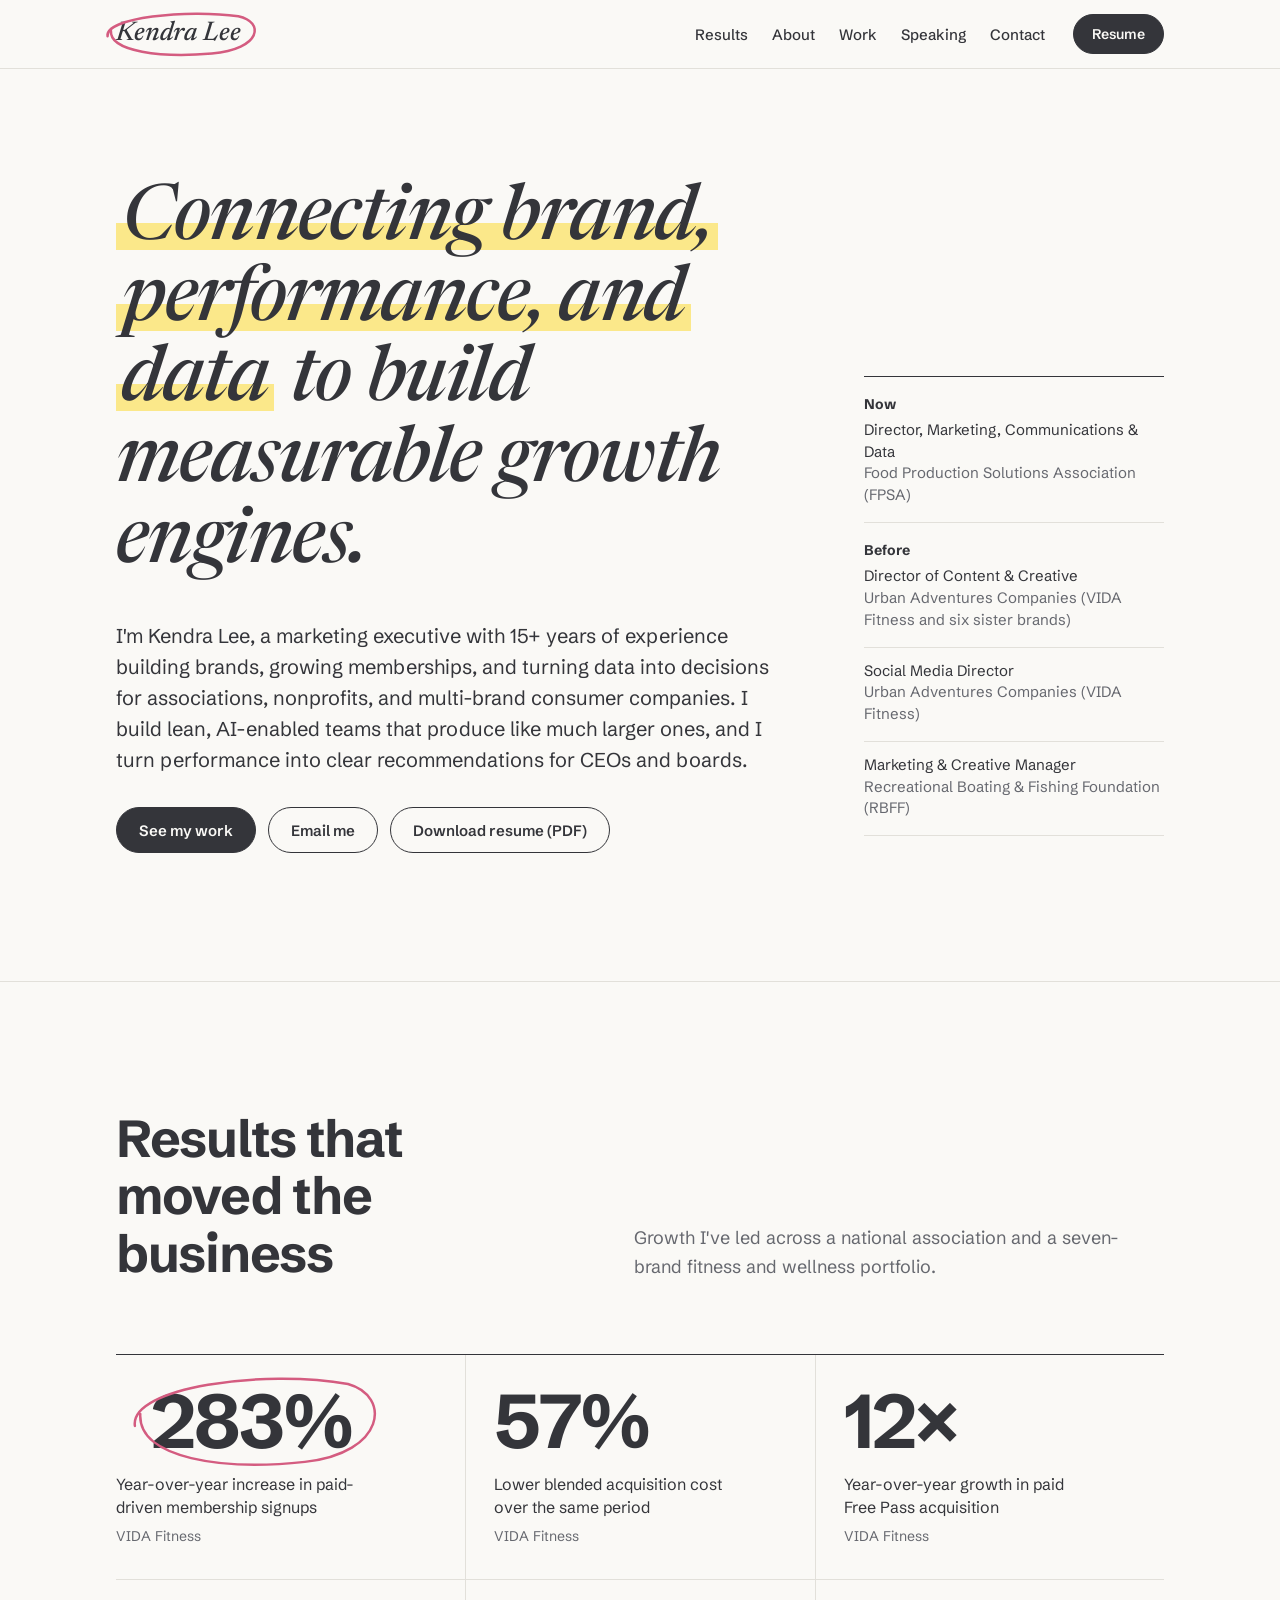
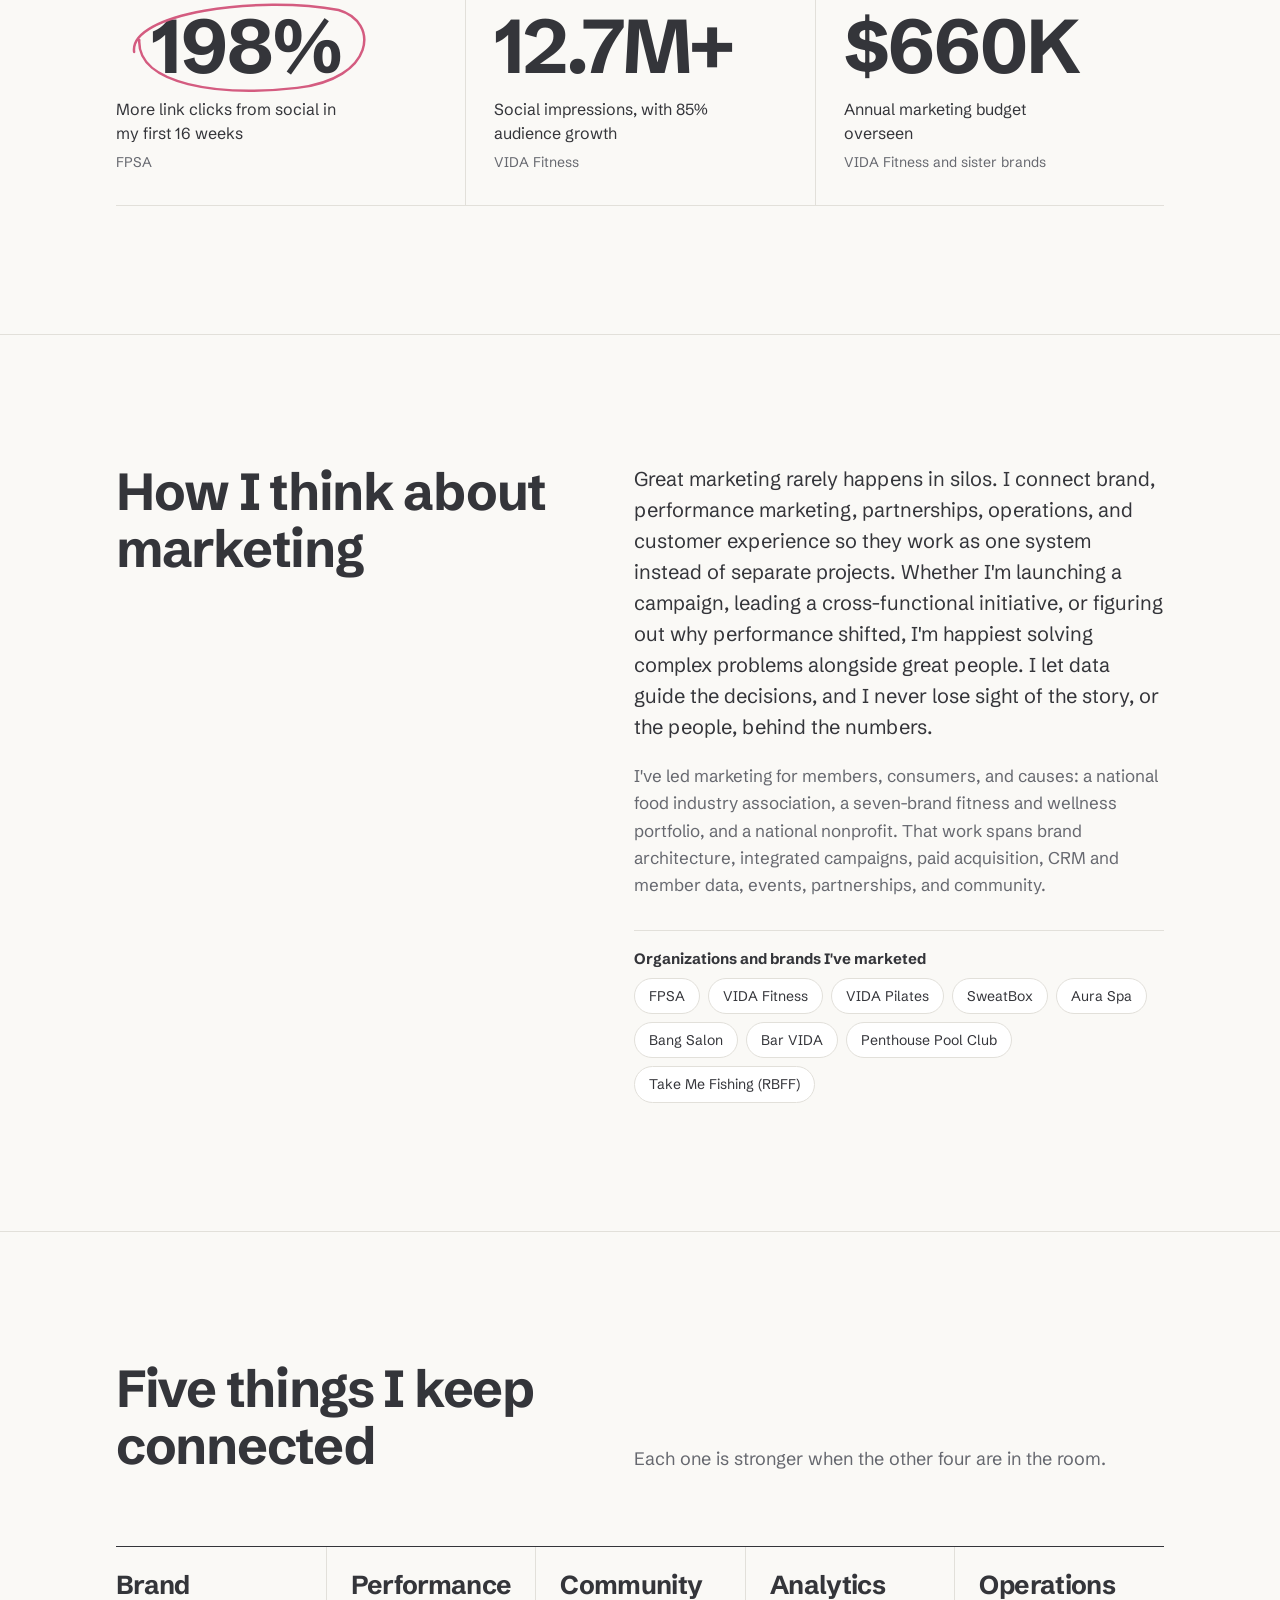
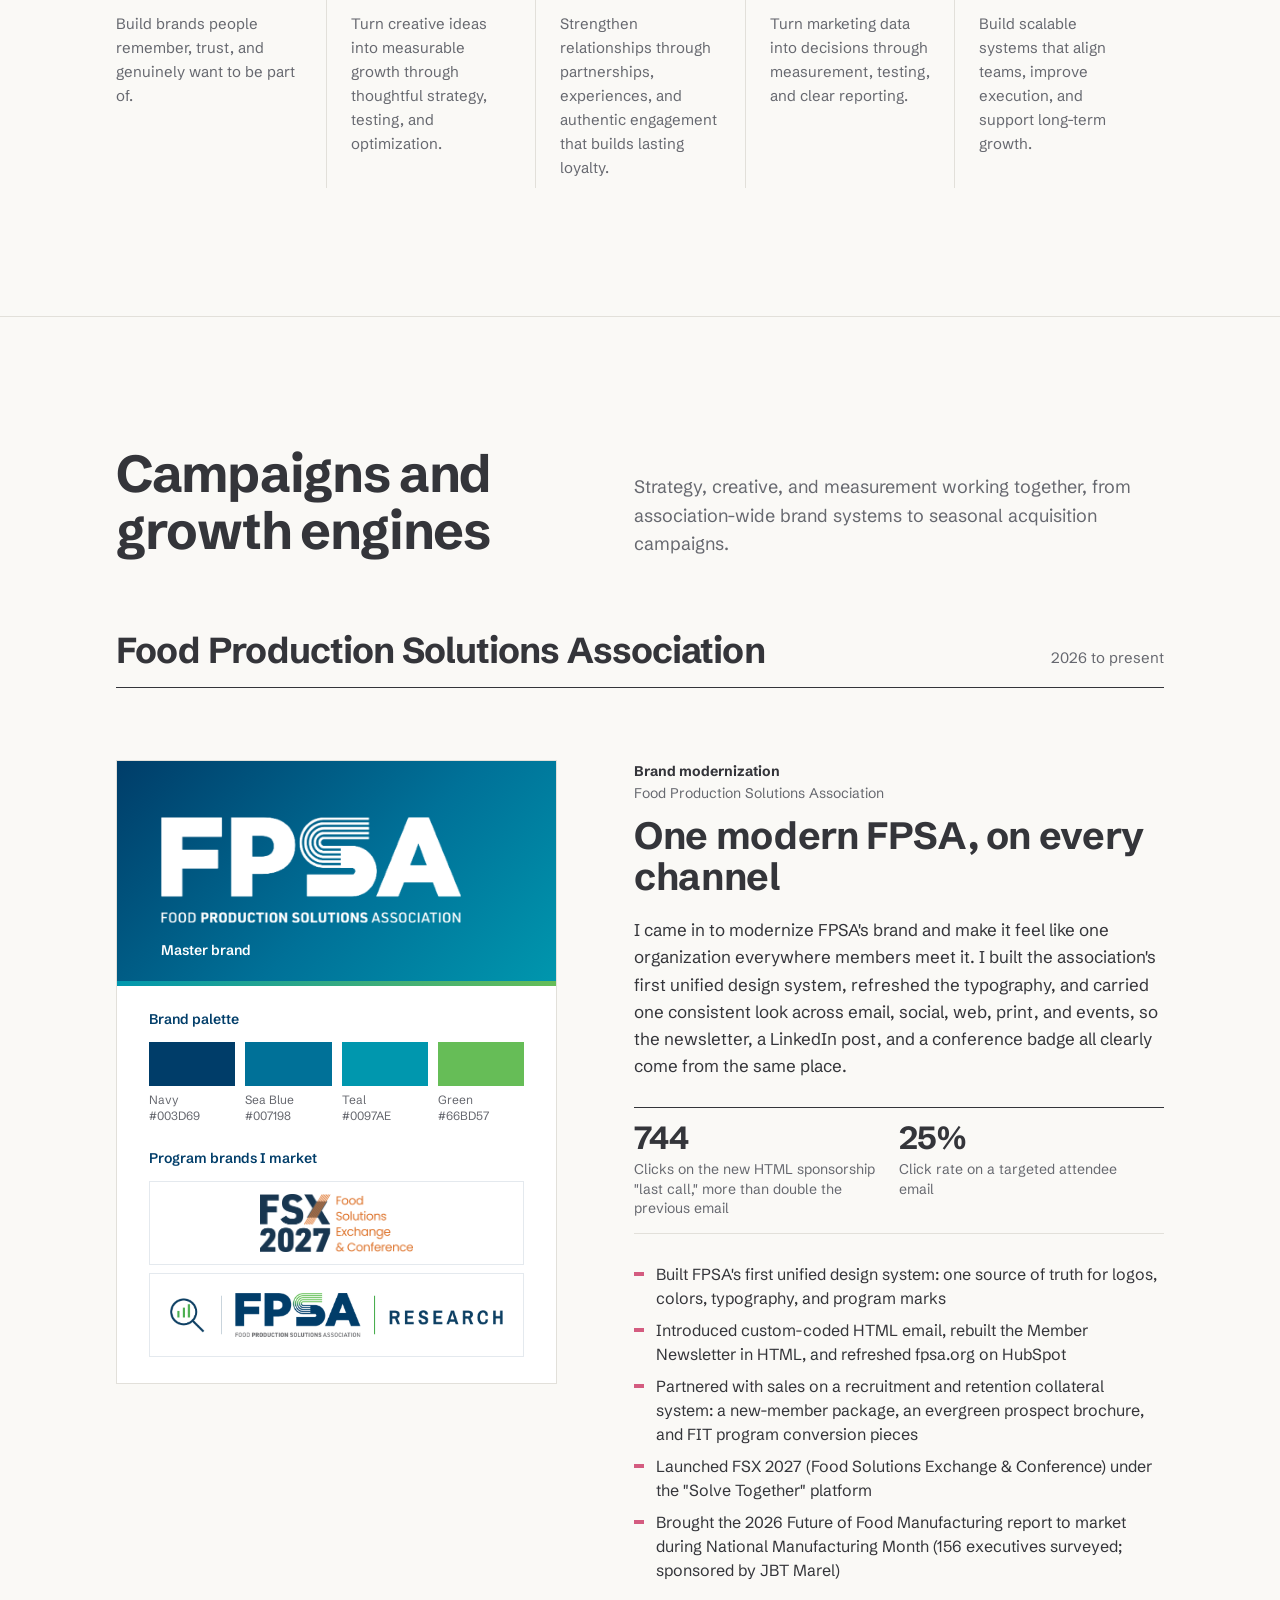
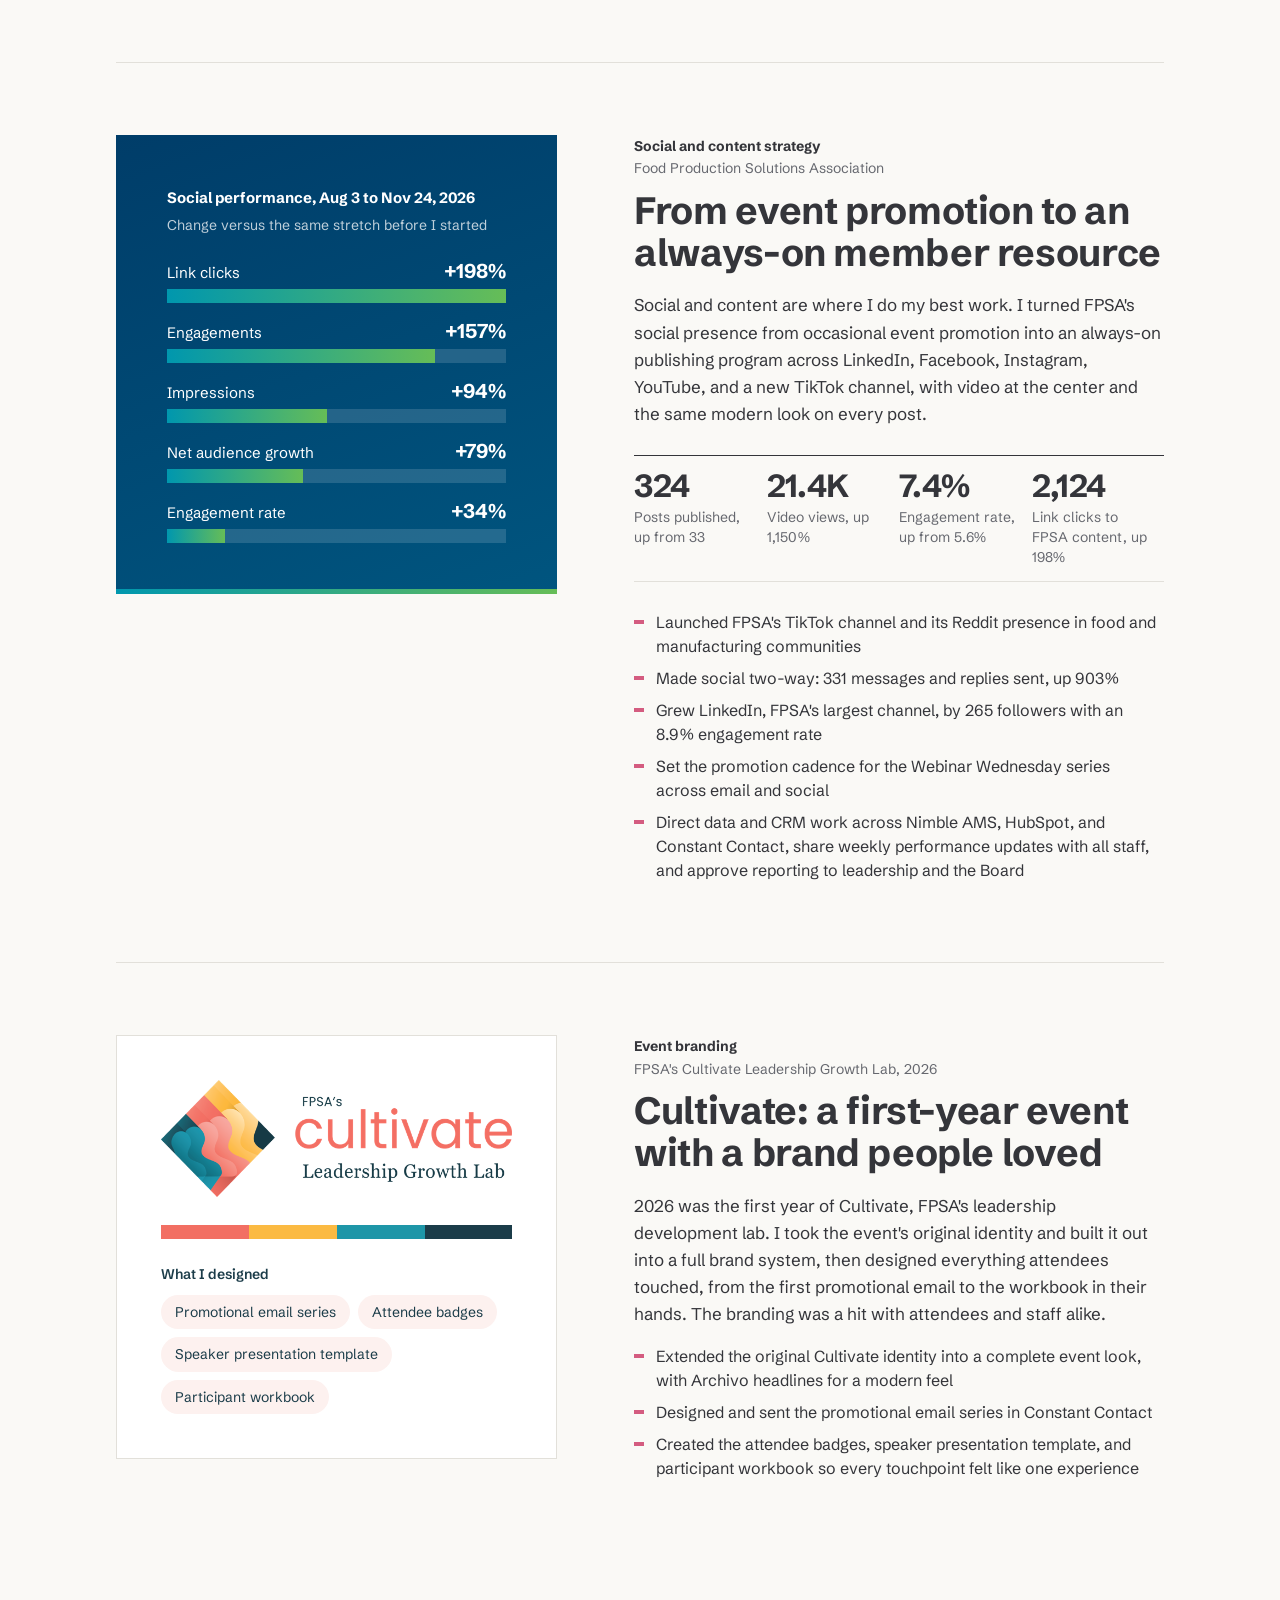
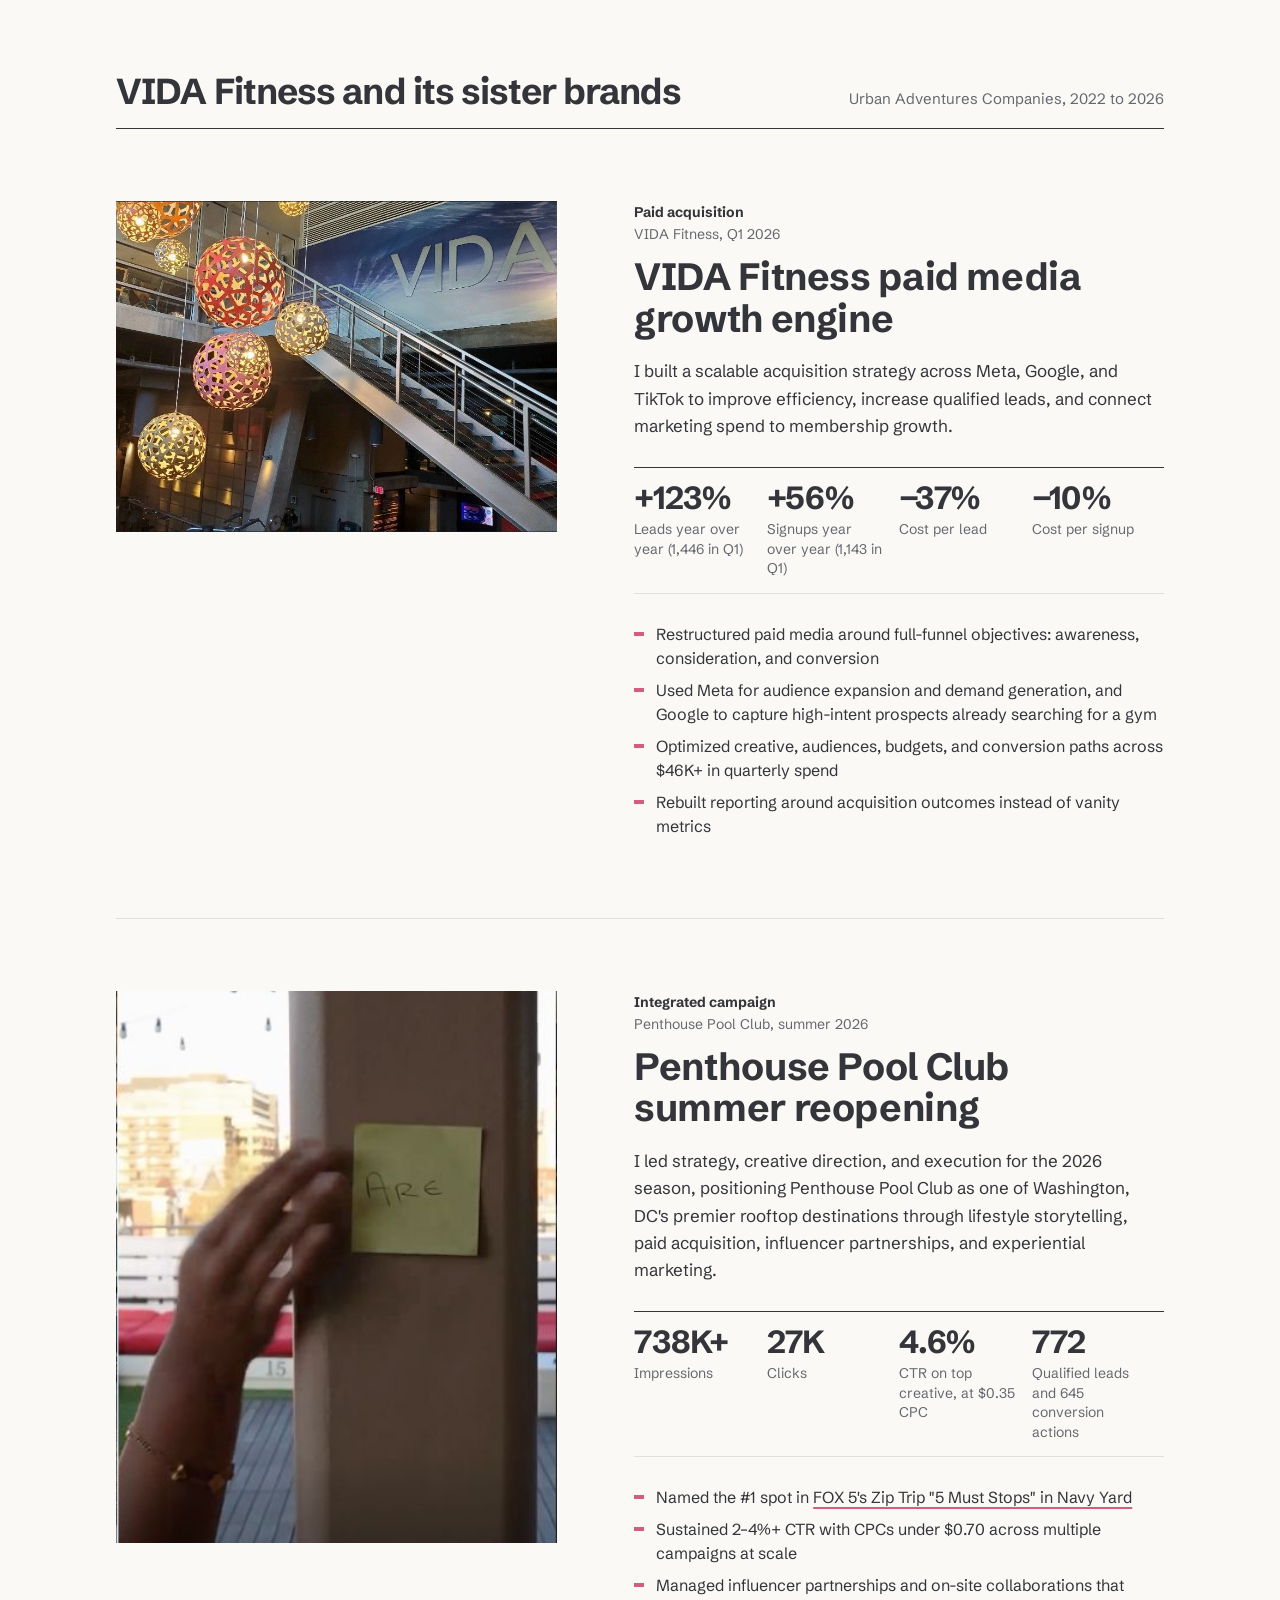
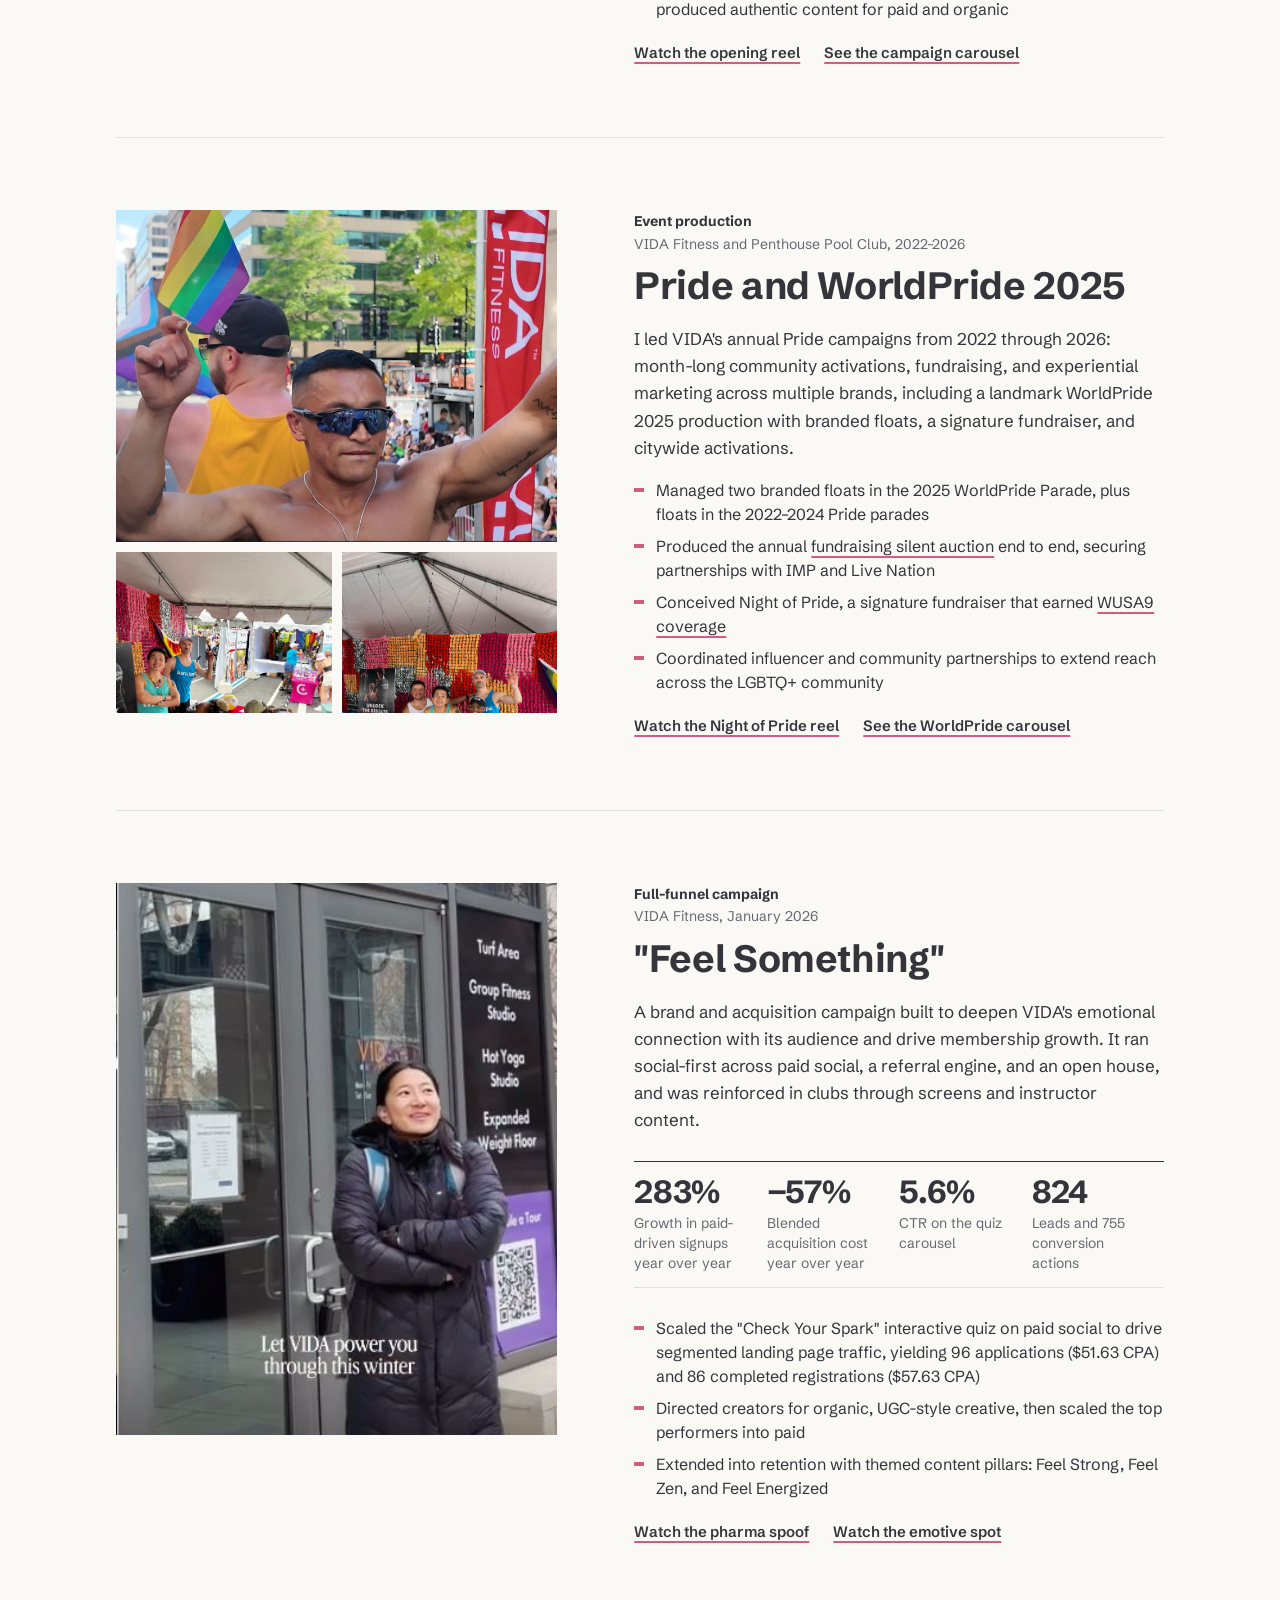
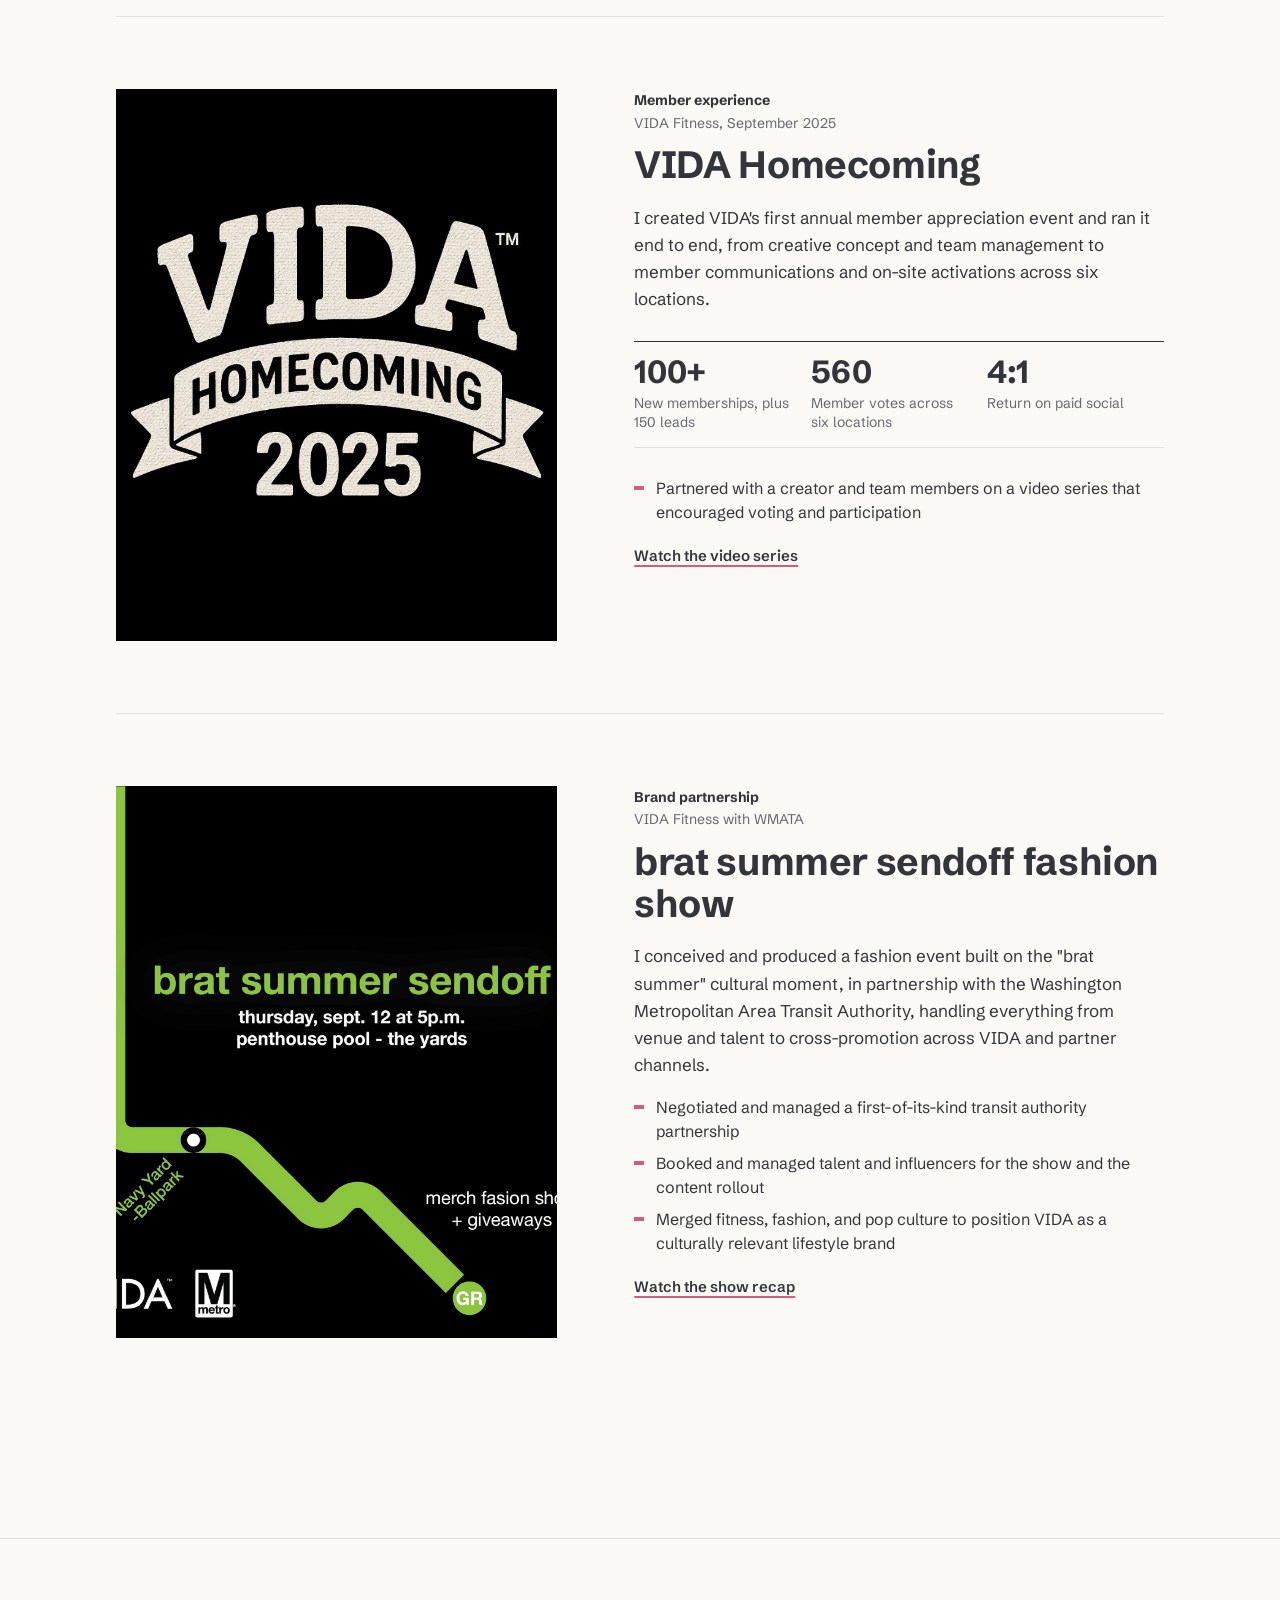
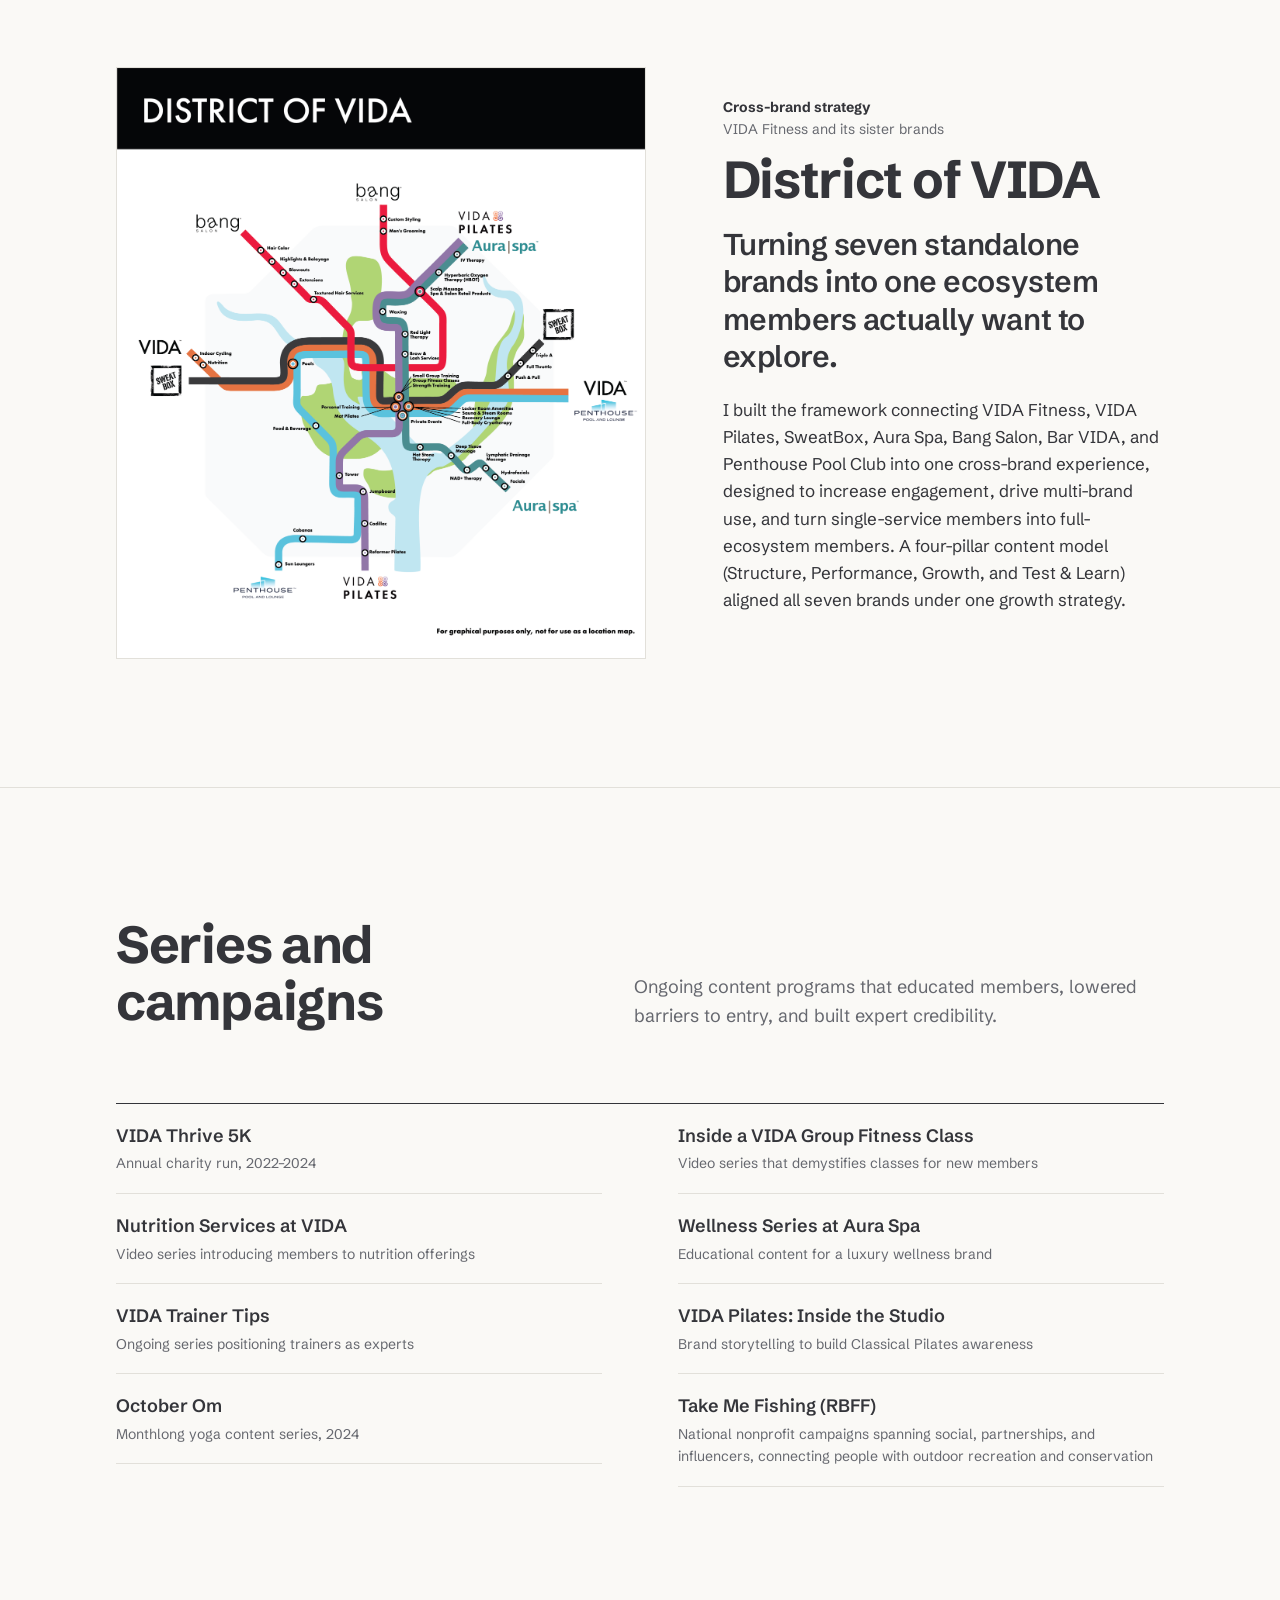
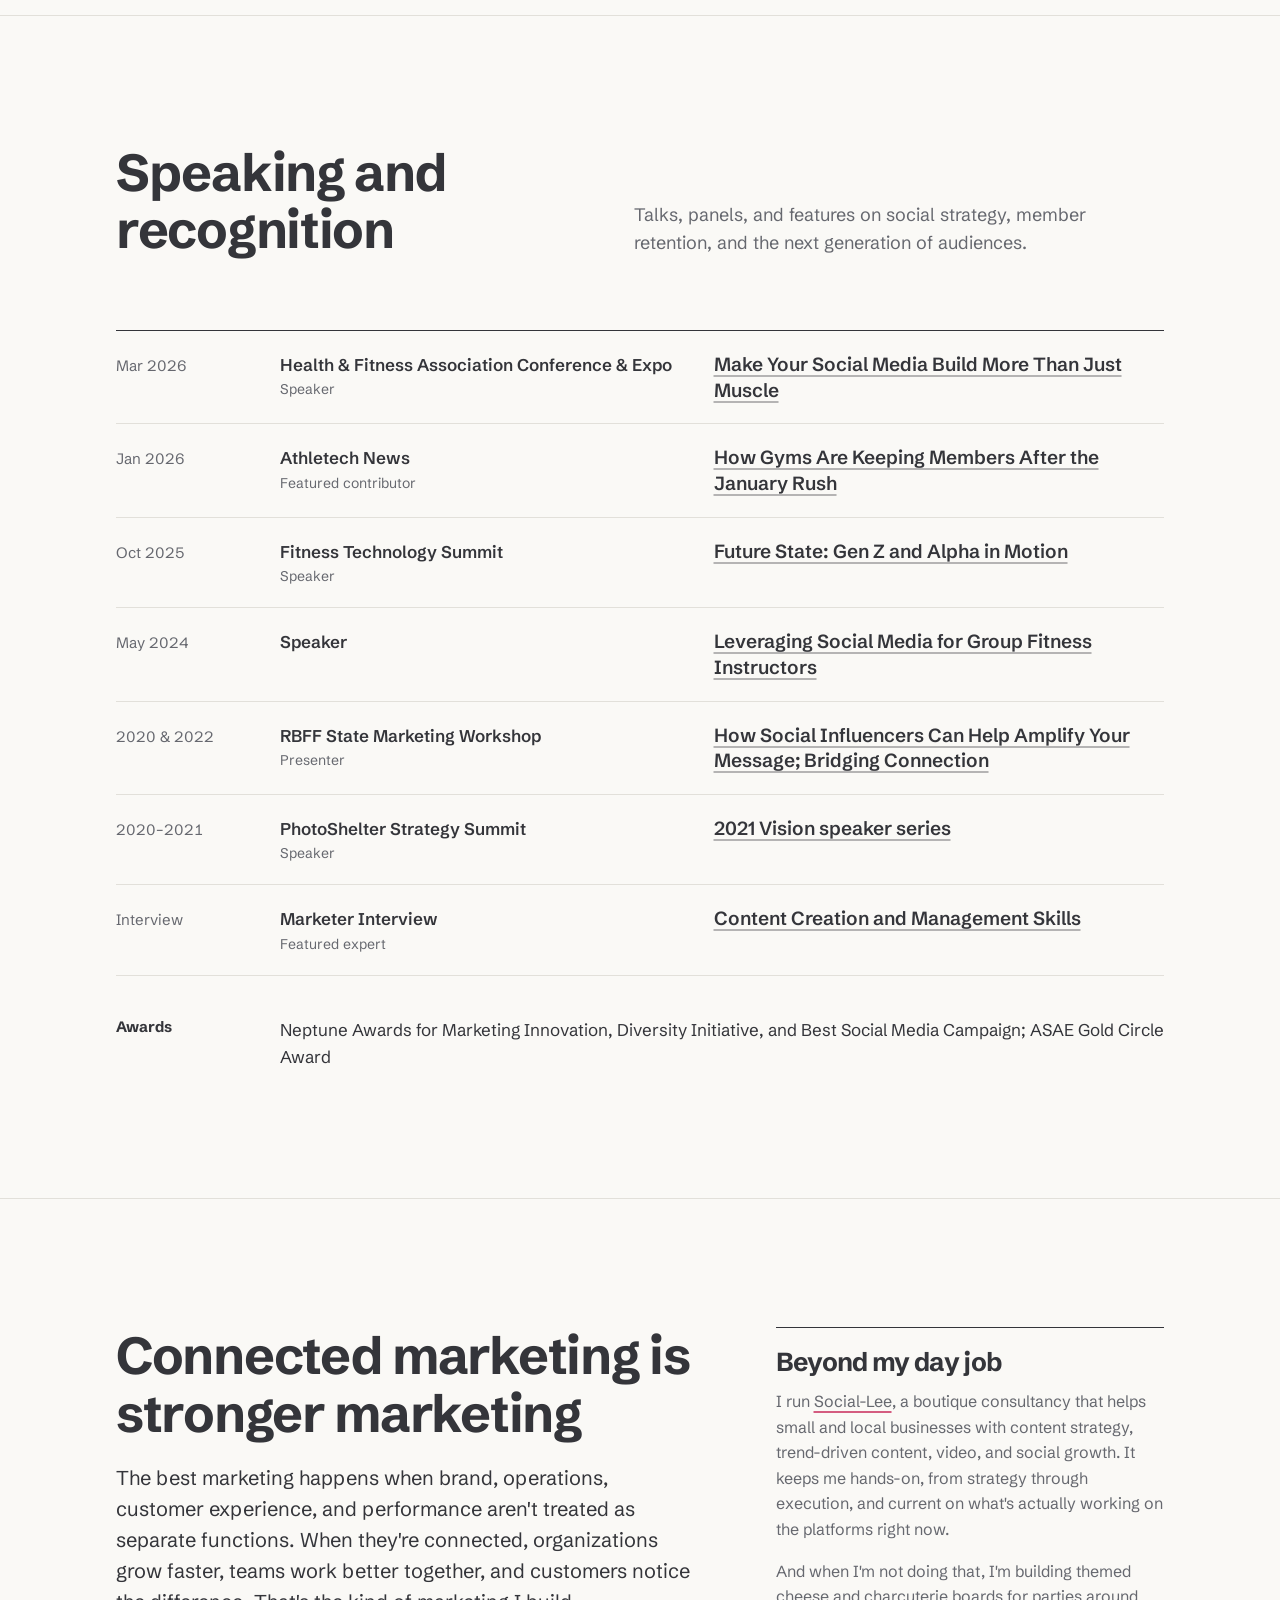
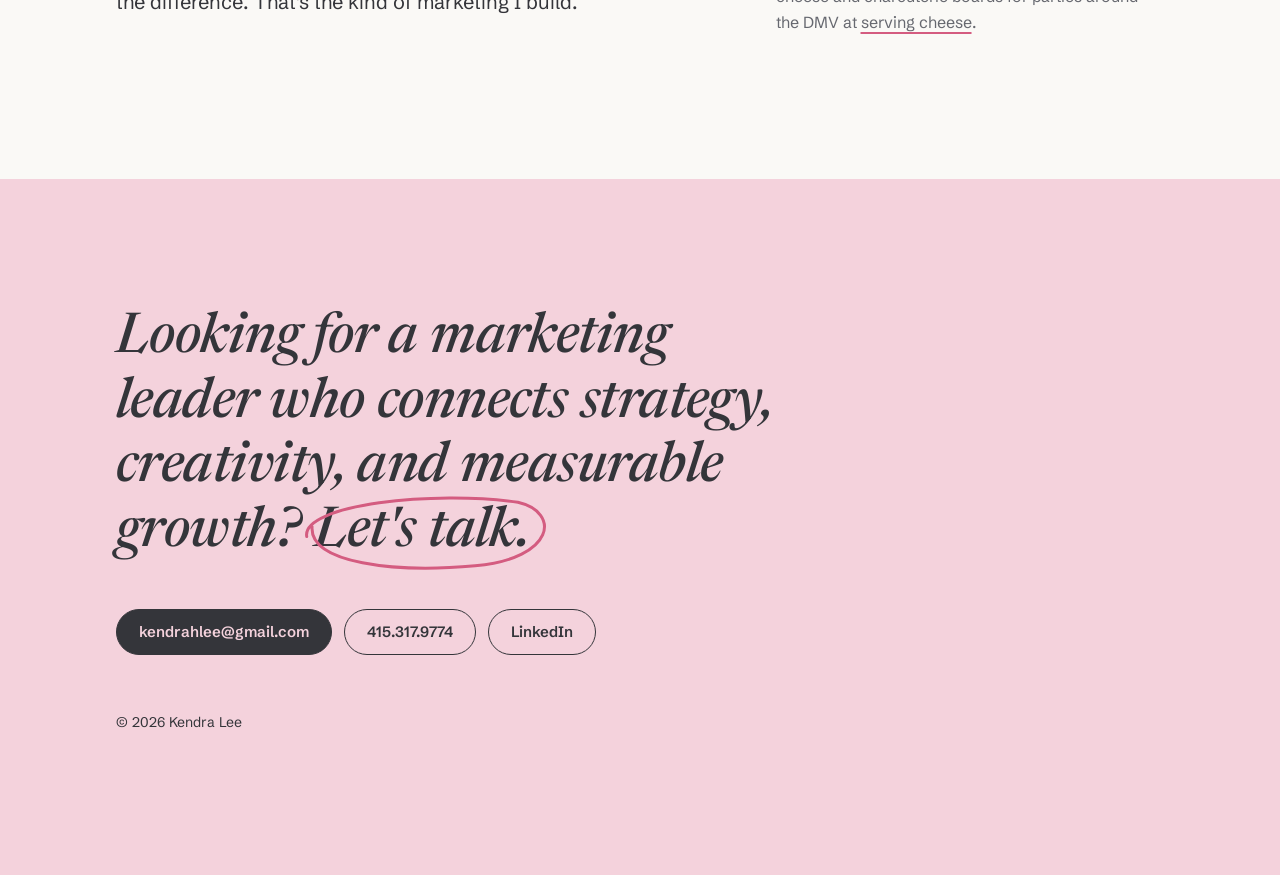
==== commit e1a04492: "Link serving cheese from Beyond my day job Co-Authored-By: Claude Opus 5.5 <noreply@anthropic.com> C" ====
--- a/index.html
+++ b/index.html
@@ -506,6 +506,7 @@
       <div class="aside">
         <h3>Beyond my day job</h3>
         <p>I run <a href="https://social-lee.com" target="_blank" rel="noopener">Social-Lee</a>, a boutique consultancy that helps small and local businesses with content strategy, trend-driven content, video, and social growth. It keeps me hands-on, from strategy through execution, and current on what's actually working on the platforms right now.</p>
+        <p>And when I'm not doing that, I'm building themed cheese and charcuterie boards for parties around the DMV at <a href="https://servingcheese.com" target="_blank" rel="noopener">serving cheese</a>.</p>
       </div>
     </div>
   </section>
--- a/styles.css
+++ b/styles.css
@@ -324,3 +324,6 @@
   .talks .what { grid-column: auto; }
   .contact .btn { flex: 1 1 100%; }
 }
+
+/* keep result circles on screen */
+.result-num .circled { margin-left: 0; }
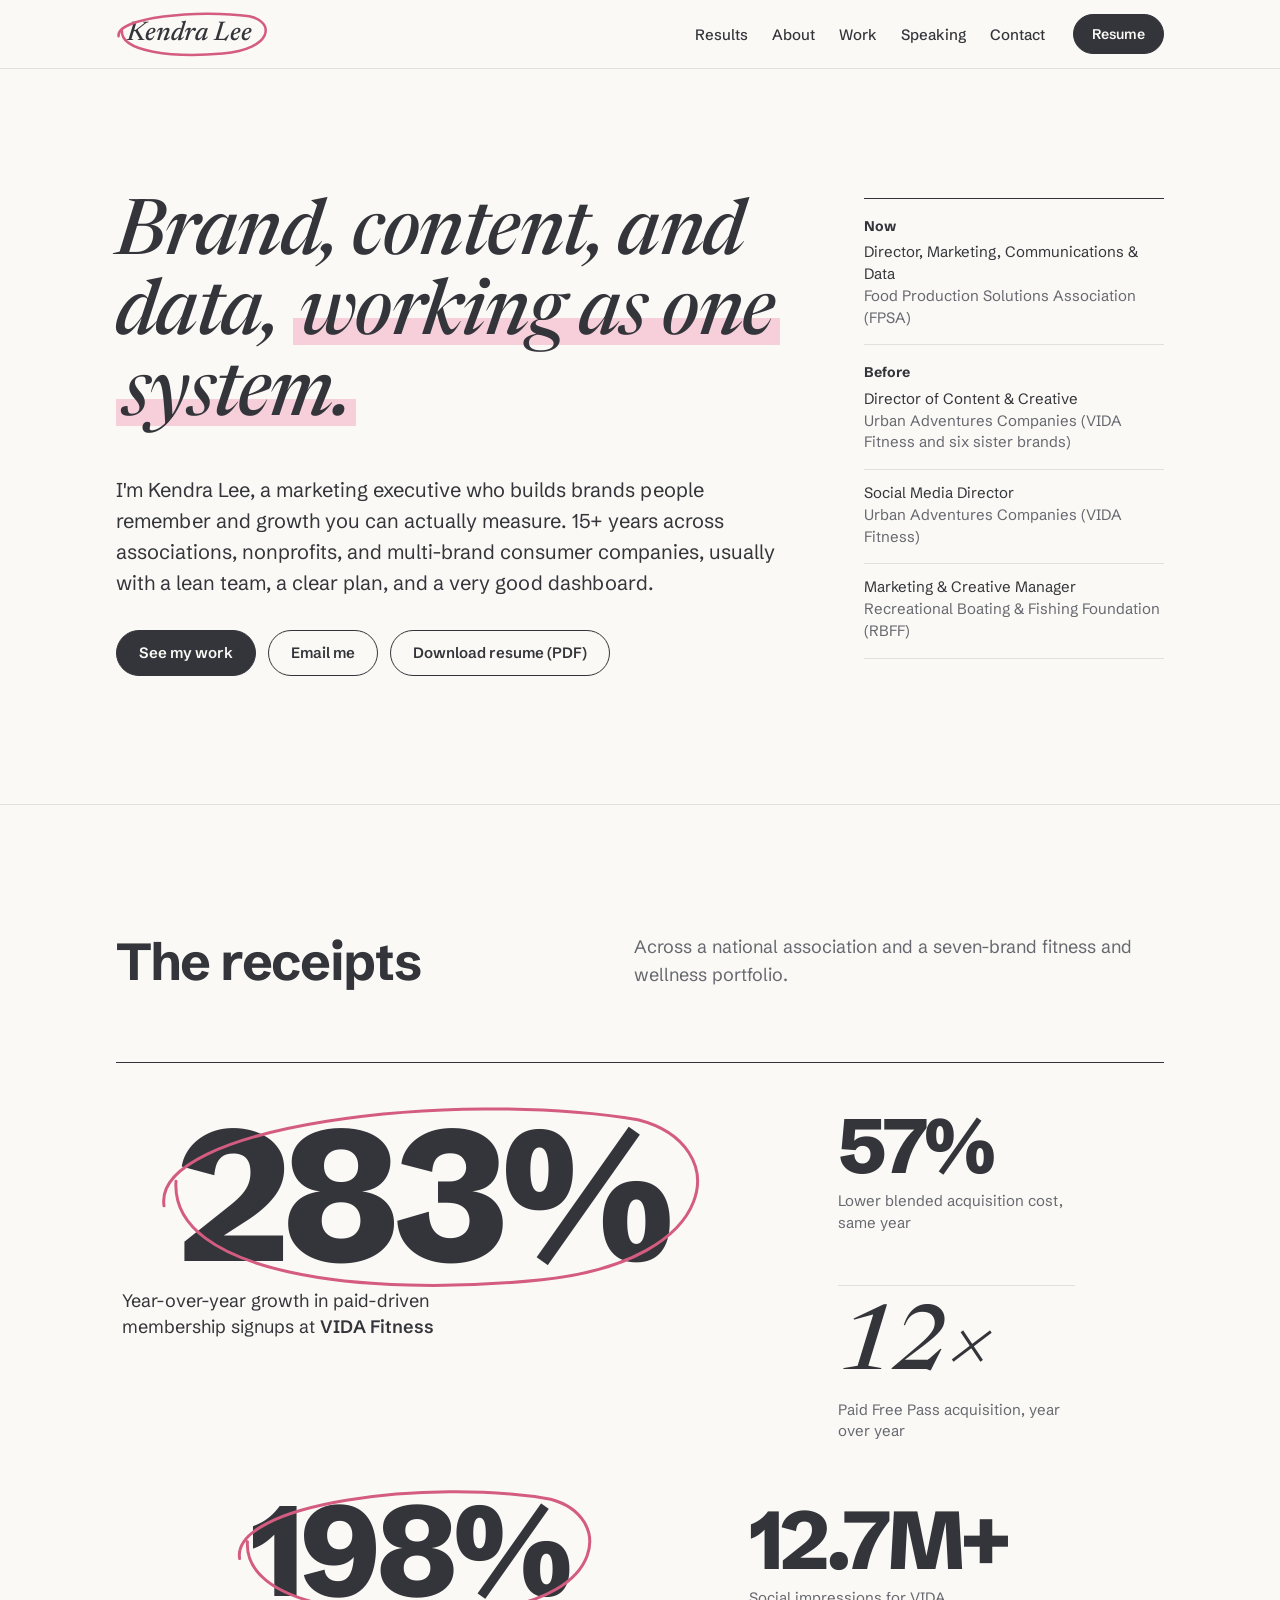
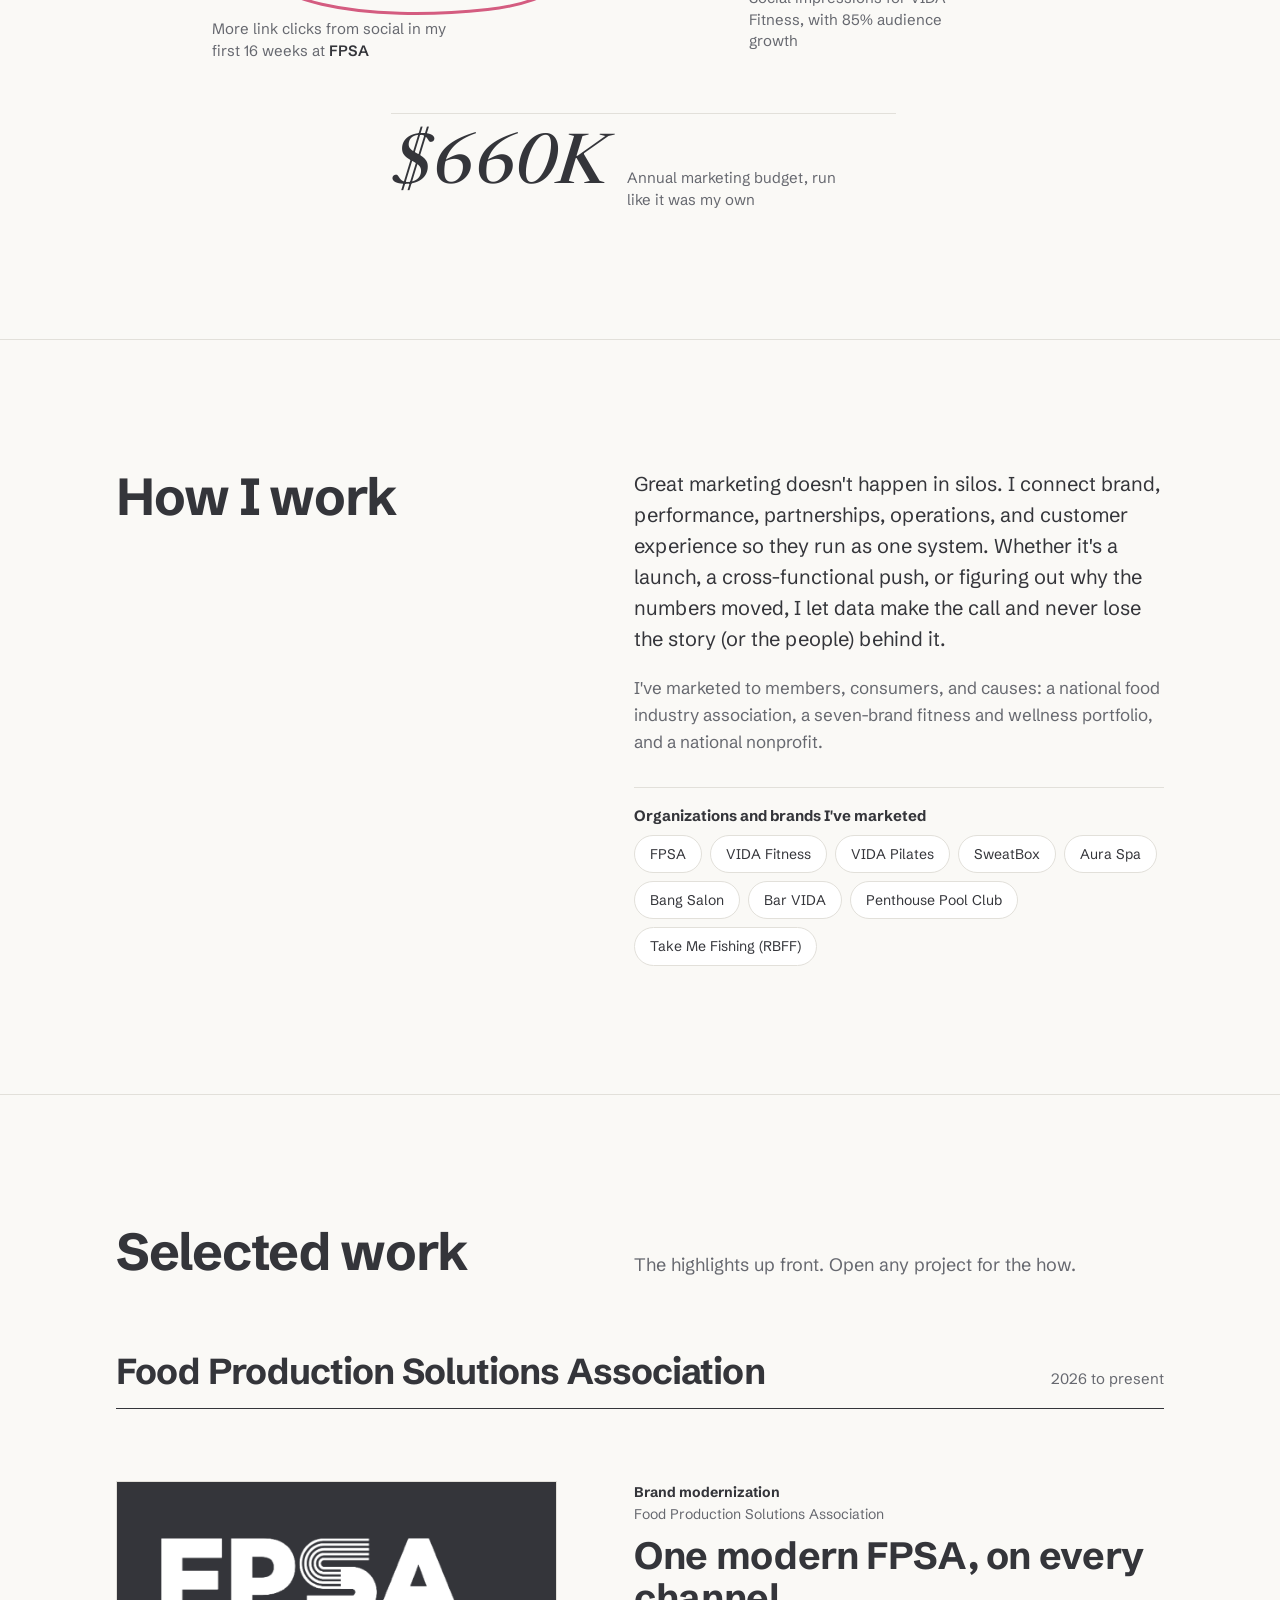
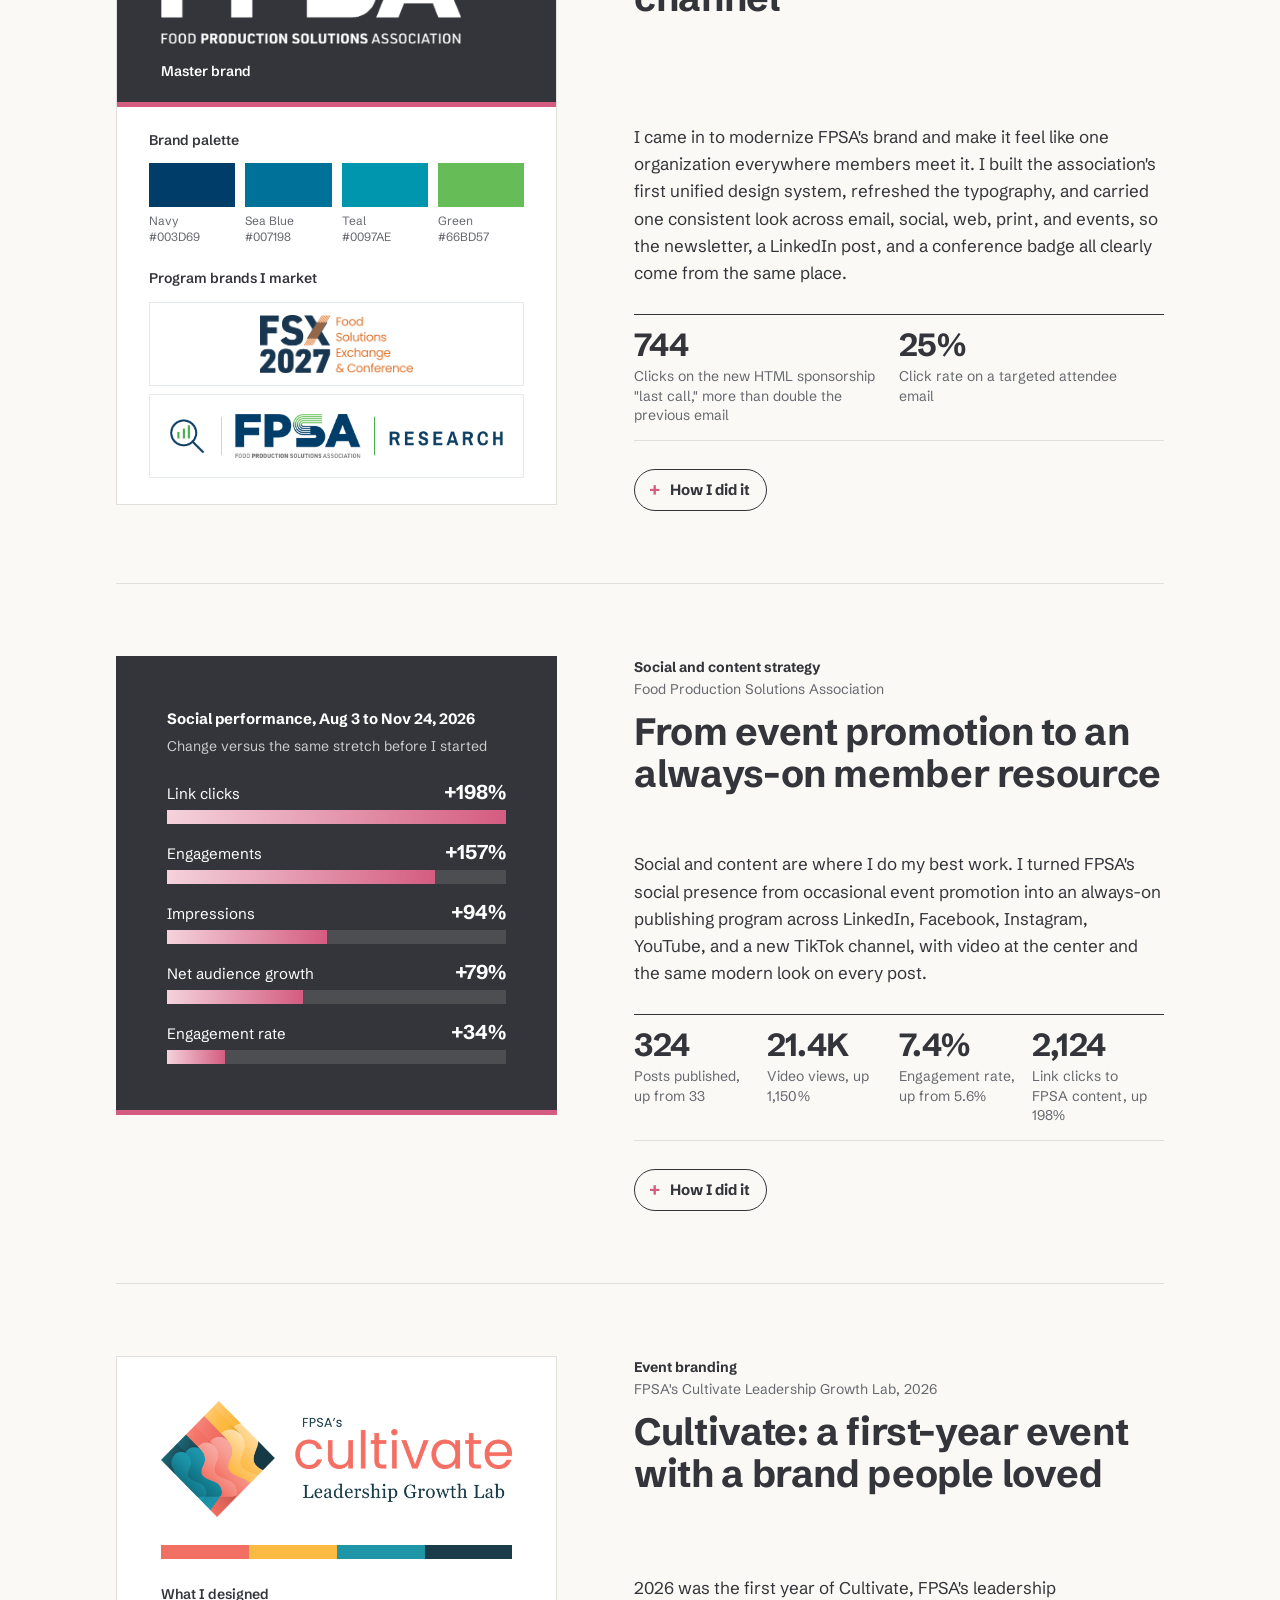
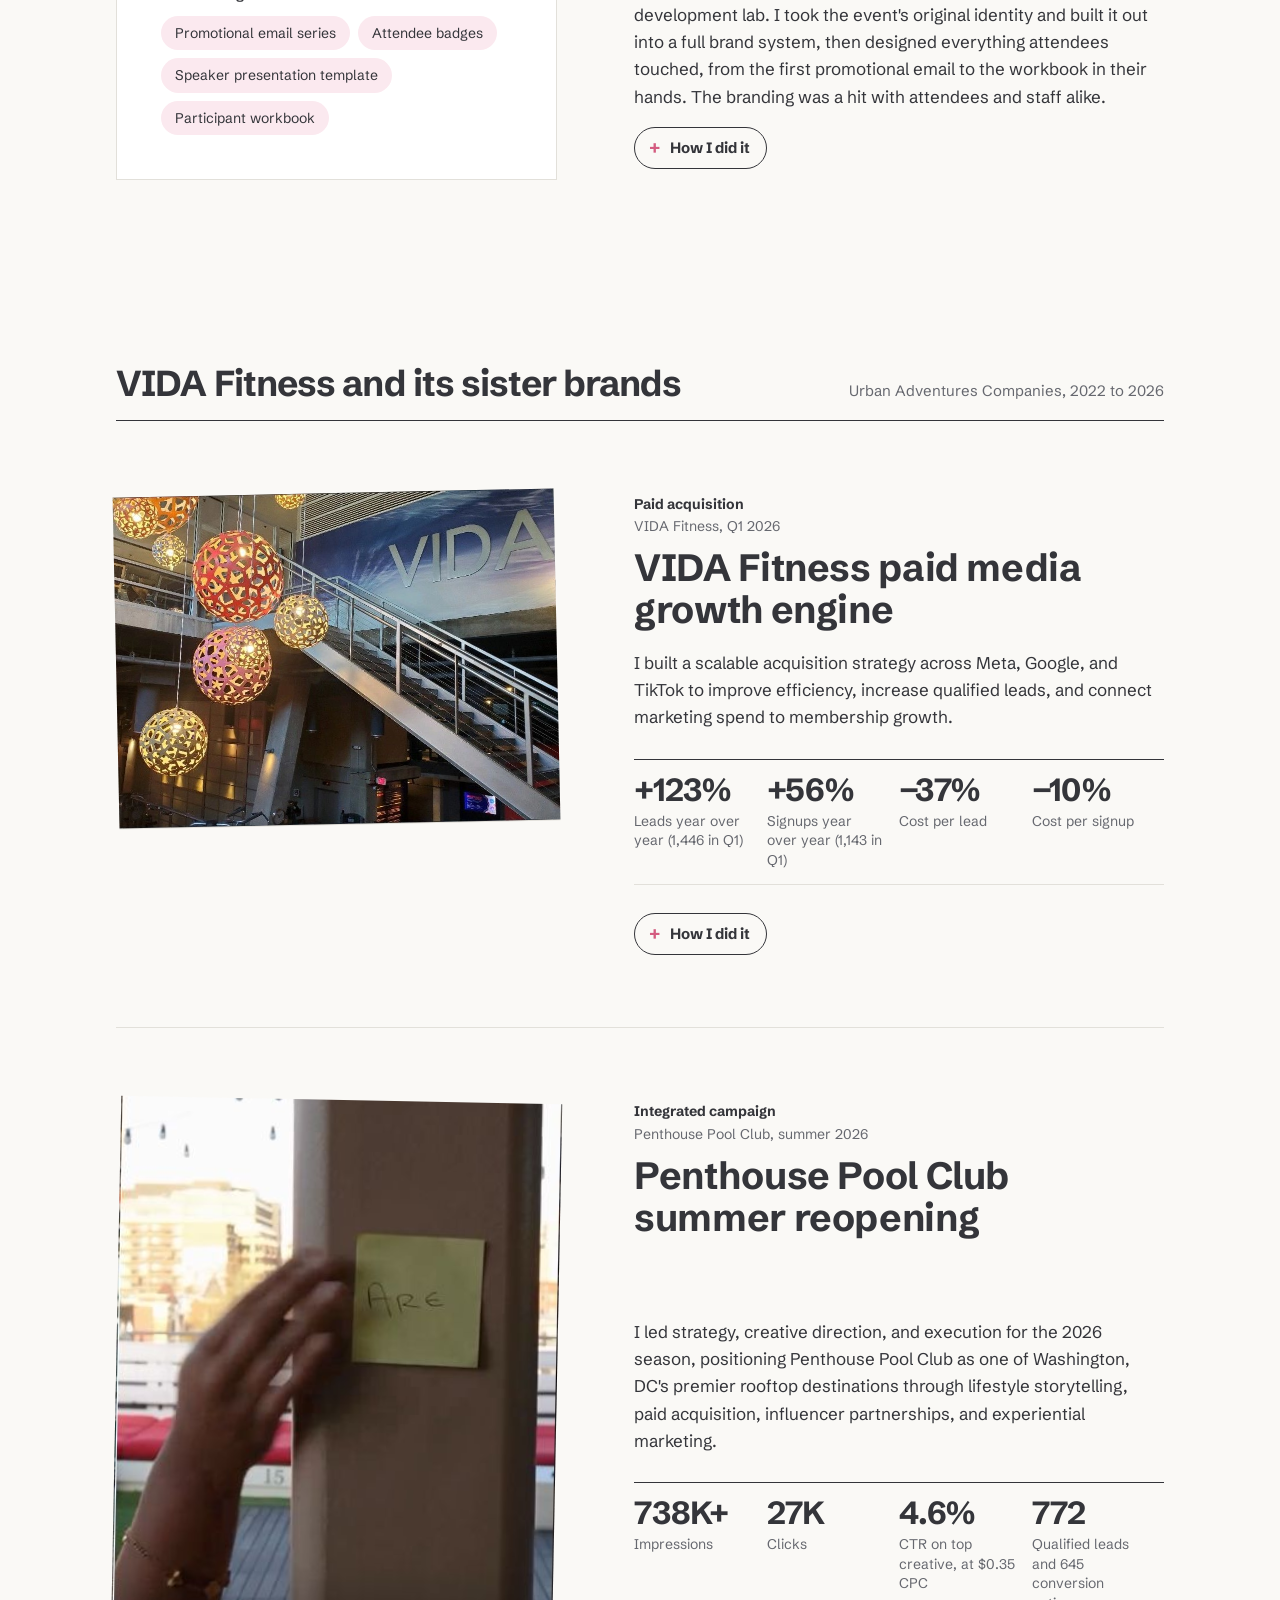
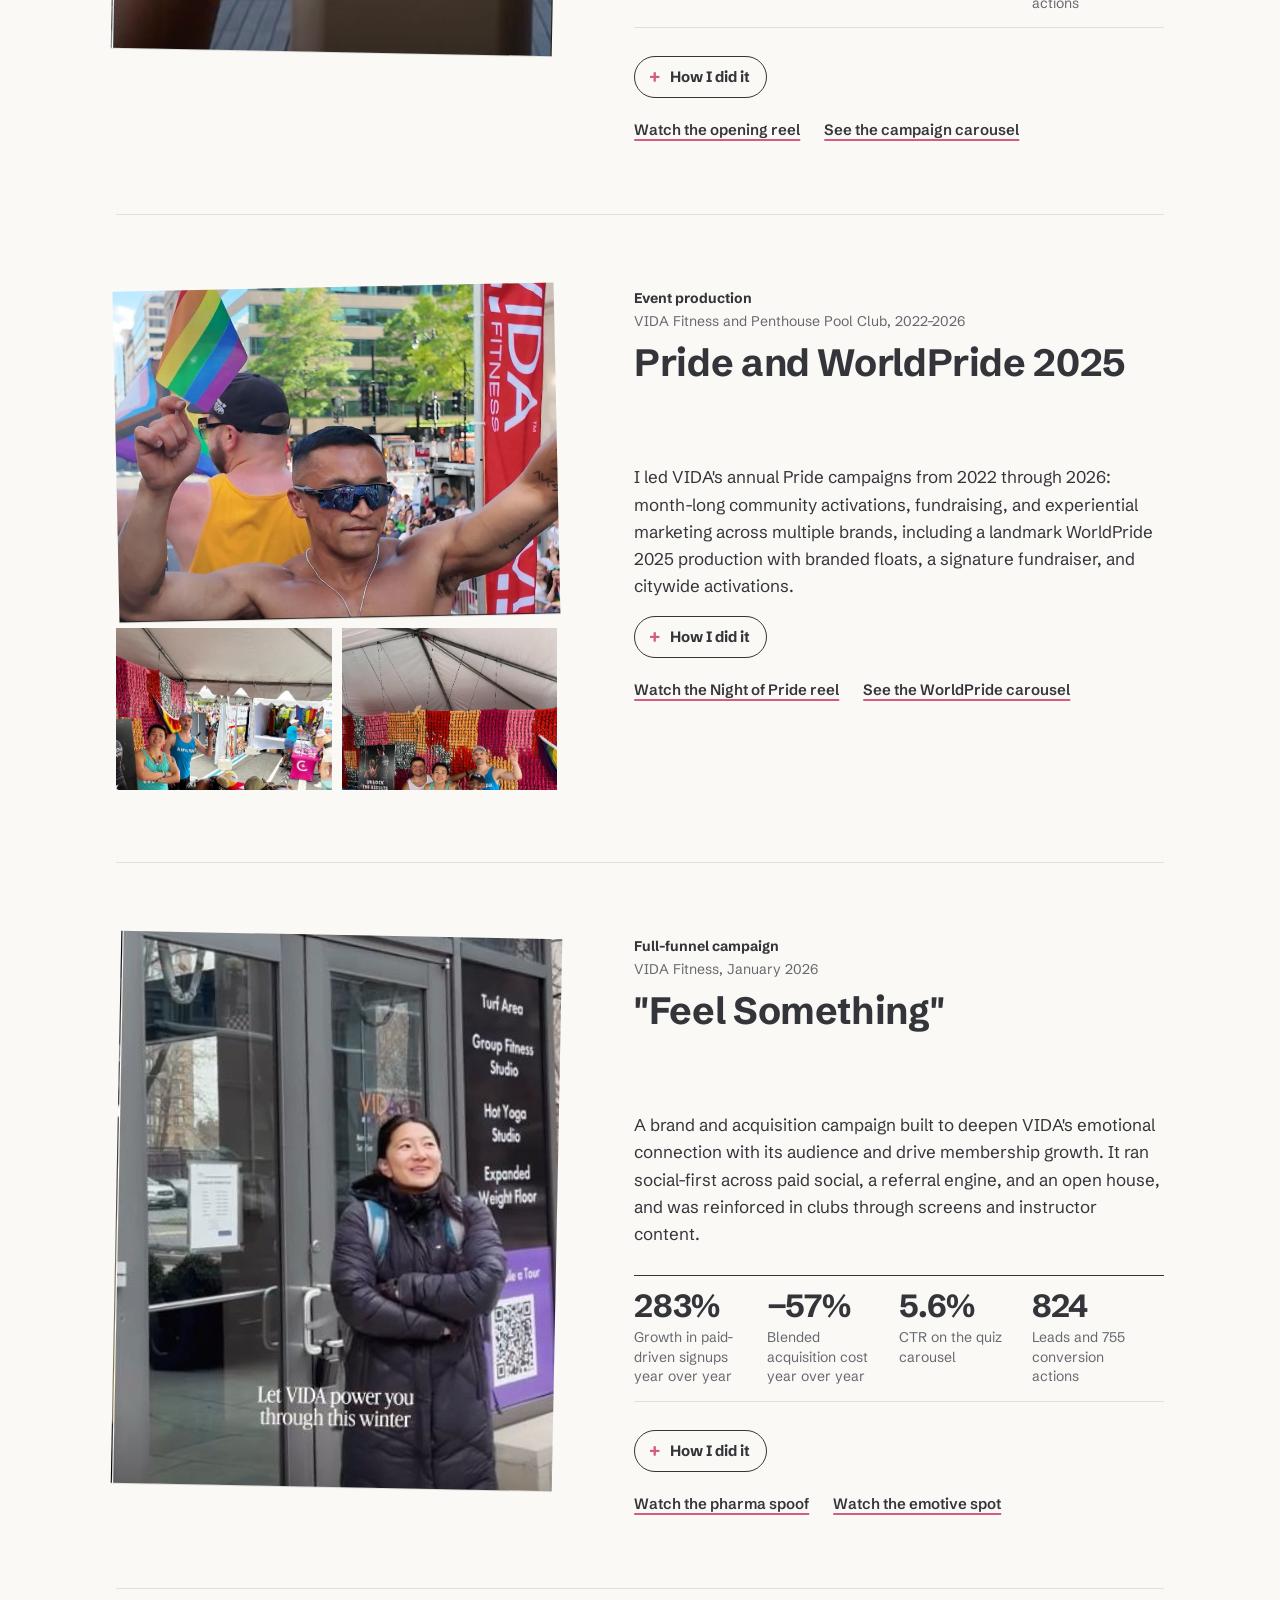
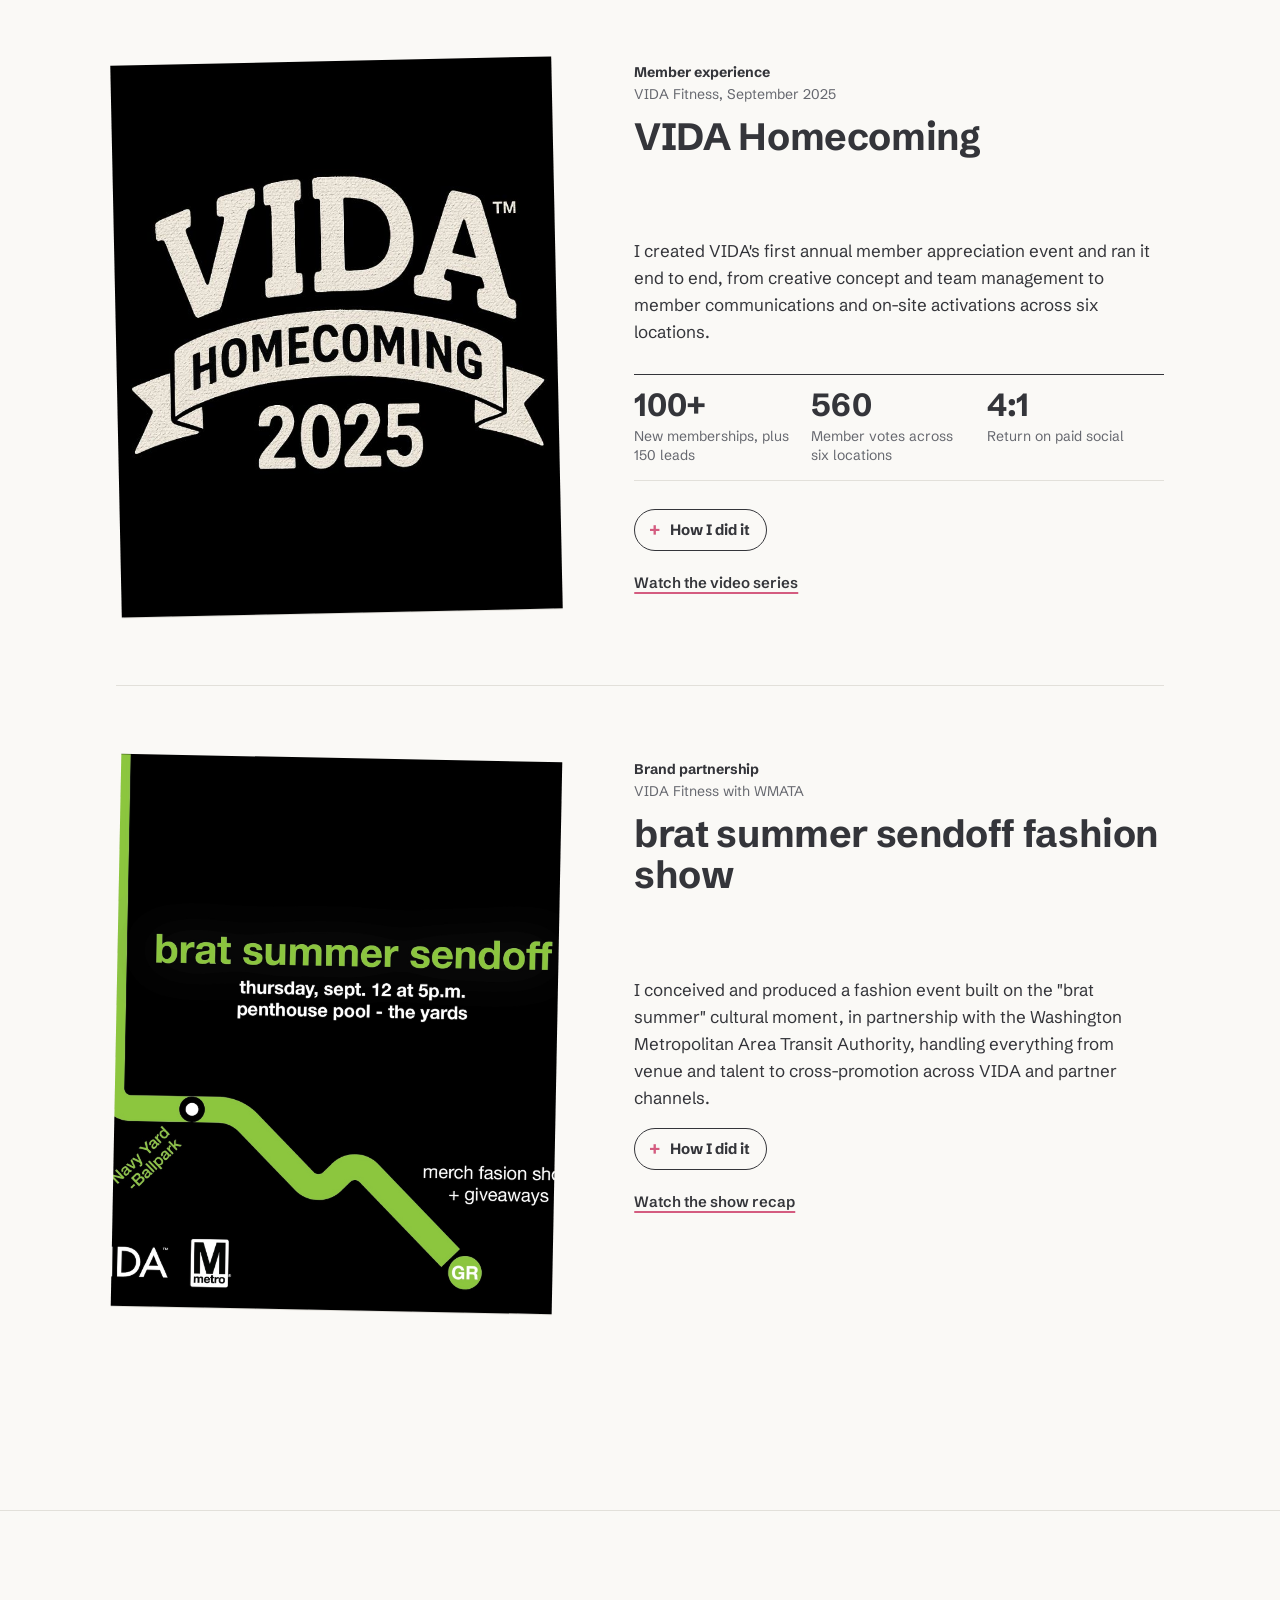
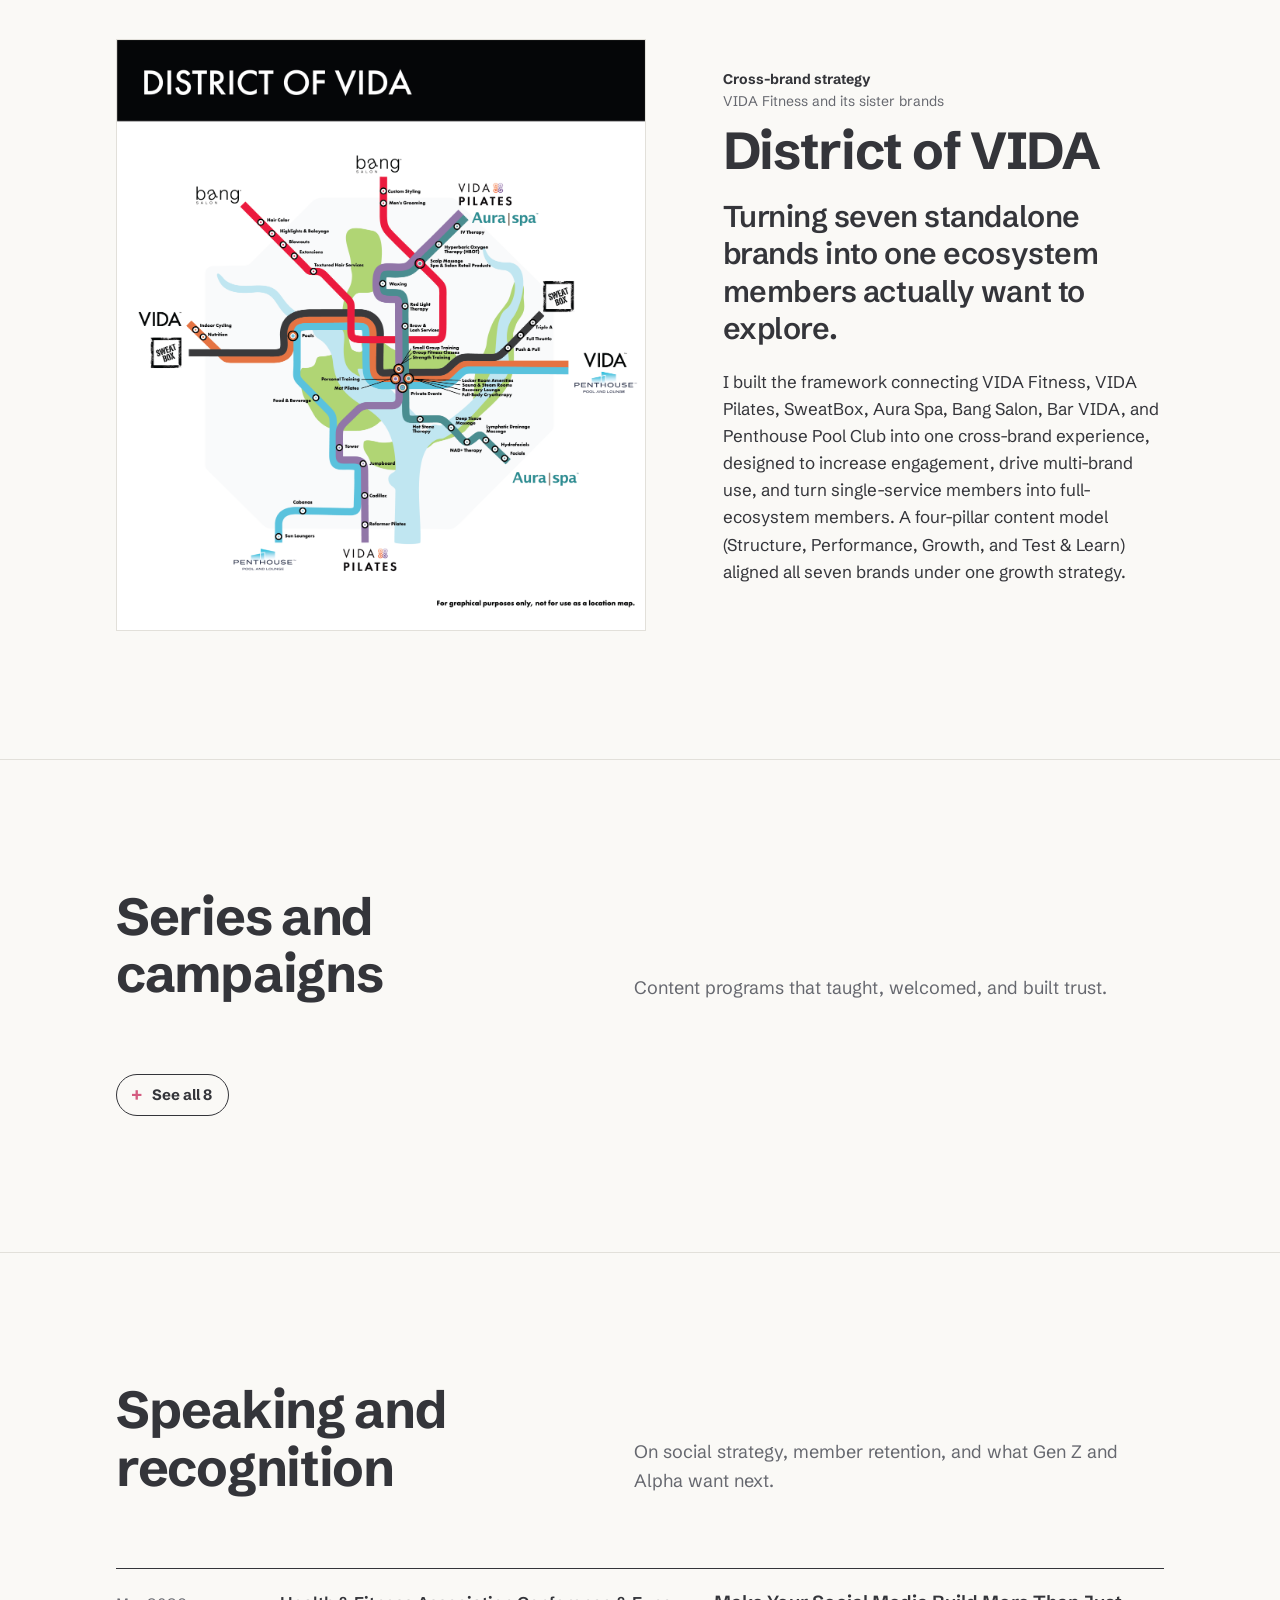
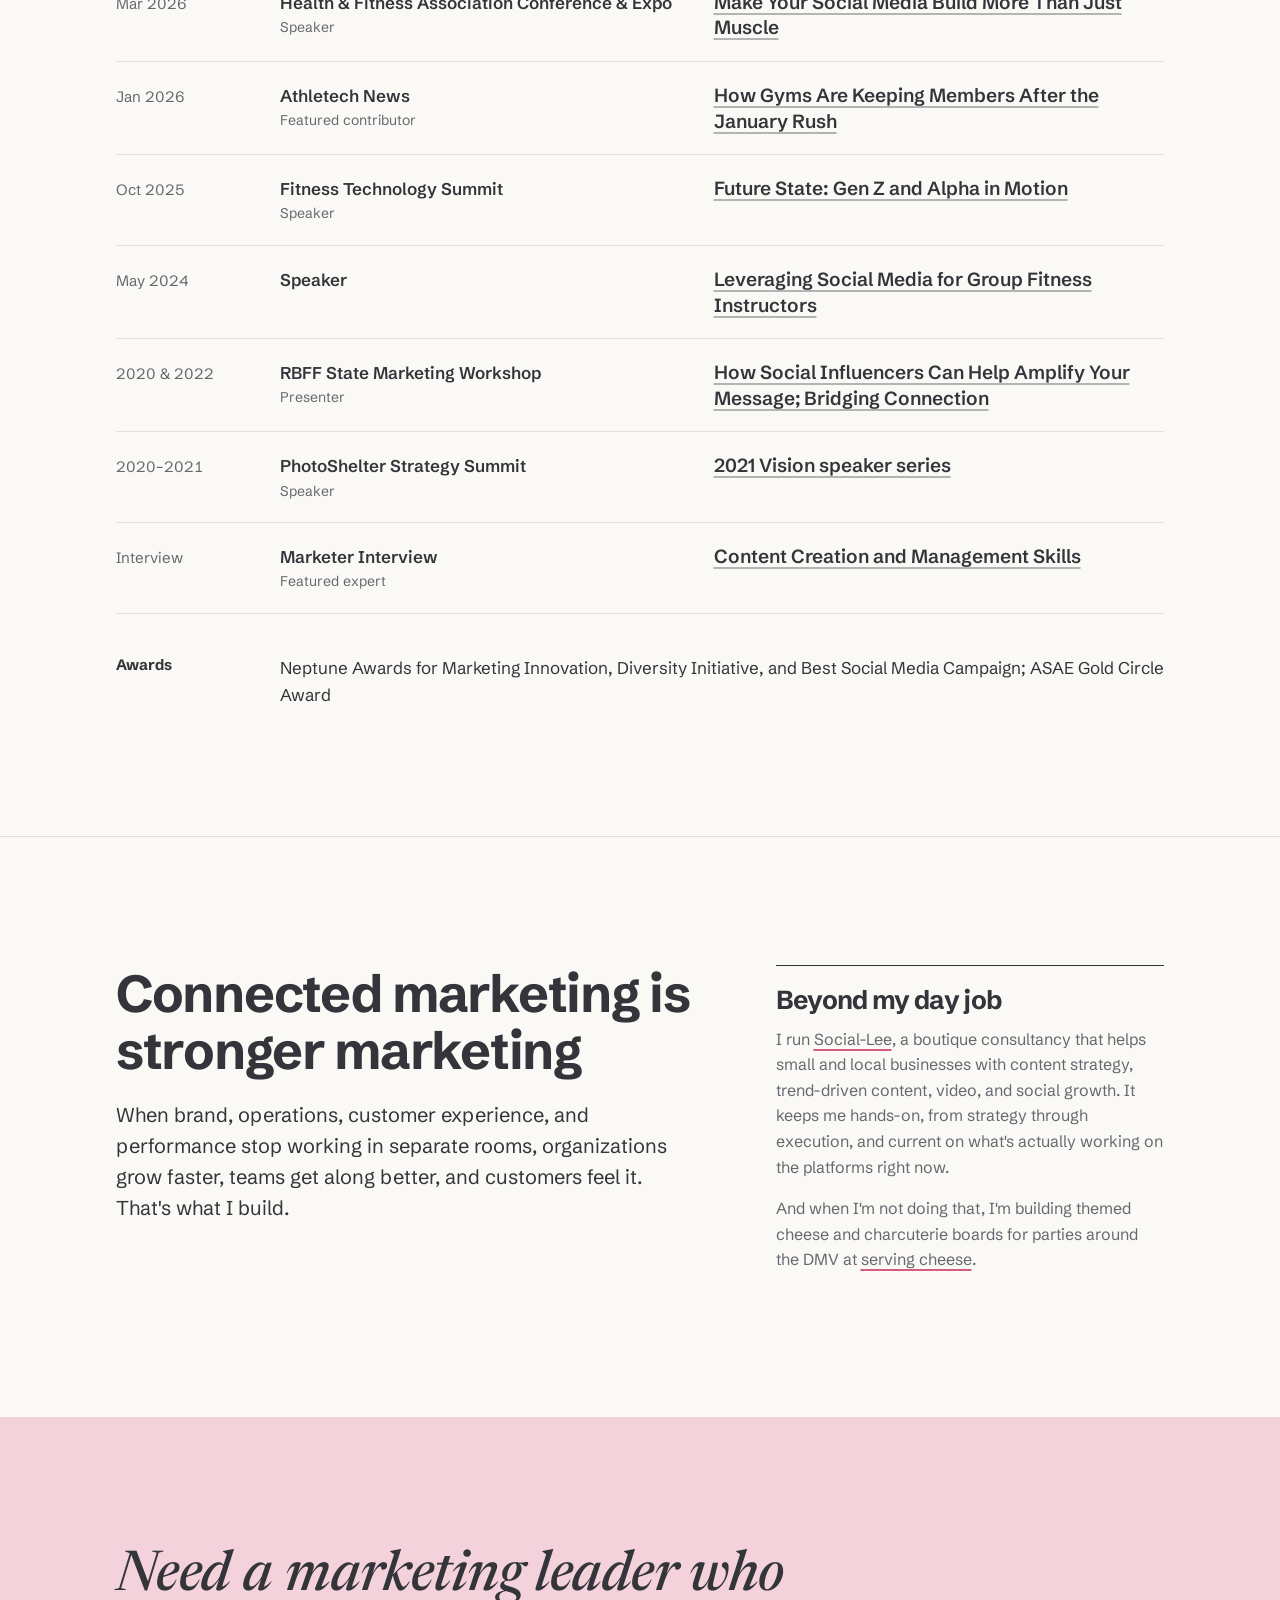
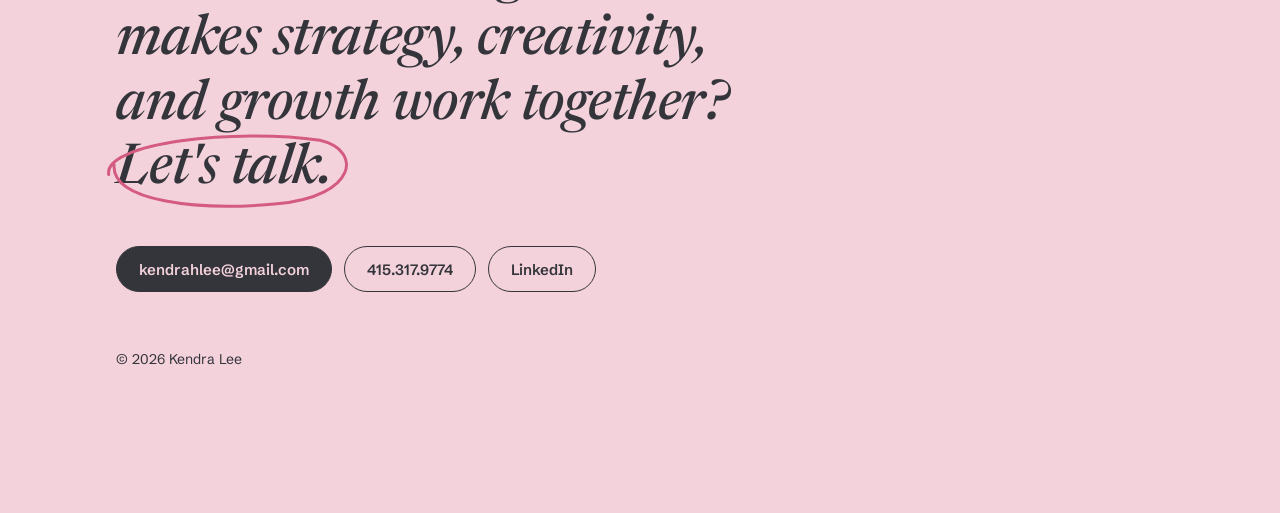
==== commit 9d5c85be: "Launch the new homepage; add canonical, structured data, robots.txt and sitemap; remove old duplicat" ====
--- a/index.html
+++ b/index.html
@@ -4,7 +4,7 @@
 <meta charset="utf-8">
 <meta name="viewport" content="width=device-width, initial-scale=1">
 <meta name="theme-color" content="#FAF9F6">
-<title>Kendra Lee | Marketing Executive</title>
+<title>Kendra Lee | Marketing Executive, Brand and Growth Leader</title>
 <meta name="description" content="Marketing executive with 15+ years building brands, growing memberships, and turning data into decisions for associations, nonprofits, and multi-brand consumer companies.">
 
 <meta property="og:title" content="Kendra Lee | Marketing Executive">
@@ -18,18 +18,21 @@
 <meta name="twitter:title" content="Kendra Lee | Marketing Executive">
 <meta name="twitter:description" content="Marketing executive with 15+ years building brands, growing memberships, and turning data into decisions for associations, nonprofits, and multi-brand consumer companies.">
 <meta name="twitter:image" content="https://www.kendrahlee.com/images/brand/kendra-lee-social-preview.png">
+<link rel="canonical" href="https://www.kendrahlee.com/">
+<script type="application/ld+json">{"@context": "https://schema.org", "@type": "Person", "name": "Kendra Lee", "url": "https://www.kendrahlee.com/", "image": "https://www.kendrahlee.com/images/brand/kendra-lee-social-preview.png", "jobTitle": "Director, Marketing, Communications & Data", "worksFor": {"@type": "Organization", "name": "Food Production Solutions Association"}, "address": {"@type": "PostalAddress", "addressRegion": "VA", "addressCountry": "US"}, "alumniOf": [{"@type": "CollegeOrUniversity", "name": "George Mason University"}, {"@type": "CollegeOrUniversity", "name": "James Madison University"}], "knowsAbout": ["Brand strategy", "Membership marketing", "Social media strategy", "Content strategy", "Marketing analytics", "CRM", "Paid acquisition"], "sameAs": ["https://www.linkedin.com/in/kendrahlee", "https://social-lee.com", "https://servingcheese.com"]}</script>
 <link rel="icon" href="/images/brand/kendra-lee-favicon.png" type="image/png">
 <link rel="apple-touch-icon" href="/images/brand/kendra-lee-monogram-180.png">
 
 <link rel="preconnect" href="https://fonts.googleapis.com">
 <link rel="preconnect" href="https://fonts.gstatic.com" crossorigin>
 <link rel="stylesheet" href="styles.css">
+<link rel="stylesheet" href="motion.css">
 </head>
-<body>
+<body class="pv">
 
 <nav class="nav" aria-label="Main">
   <div class="wrap">
-    <a class="nav-logo" href="#top" aria-label="Kendra Lee, home"><span class="wordmark">Kendra Lee<svg class="ring" viewBox="0 0 200 70" preserveAspectRatio="none" aria-hidden="true"><path d="M14 38 C 10 12, 110 0, 172 10 C 204 18, 200 56, 140 62 C 80 68, 16 60, 18 30"/></svg></span></a>
+    <a class="nav-logo" href="#top" aria-label="Kendra Lee, home"><span class="wordmark draw">Kendra Lee<svg class="ring" viewBox="0 0 200 70" preserveAspectRatio="none" aria-hidden="true"><path d="M14 38 C 10 12, 110 0, 172 10 C 204 18, 200 56, 140 62 C 80 68, 16 60, 18 30"/></svg></span></a>
     <ul class="nav-links">
       <li><a href="#results">Results</a></li>
       <li><a href="#about">About</a></li>
@@ -47,8 +50,8 @@
   <header class="hero">
     <div class="wrap hero-grid">
       <div>
-        <h1><span class="marked">Connecting brand, performance, and data</span> to build measurable growth engines.</h1>
-        <p class="hero-intro">I'm Kendra Lee, a marketing executive with 15+ years of experience building brands, growing memberships, and turning data into decisions for associations, nonprofits, and multi-brand consumer companies. I build lean, AI-enabled teams that produce like much larger ones, and I turn performance into clear recommendations for CEOs and boards.</p>
+        <h1>Brand, content, and data, <span class="marked sweep">working as one system.</span></h1>
+        <p class="hero-intro">I'm Kendra Lee, a marketing executive who builds brands people remember and growth you can actually measure. 15+ years across associations, nonprofits, and multi-brand consumer companies, usually with a lean team, a clear plan, and a very good dashboard.</p>
         <div class="hero-actions">
           <a class="btn btn-solid" href="#work">See my work</a>
           <a class="btn" href="mailto:kendrahlee@gmail.com">Email me</a>
@@ -70,40 +73,16 @@
   <section class="section" id="results" aria-labelledby="results-title">
     <div class="wrap">
       <div class="section-head">
-        <h2 id="results-title">Results that moved the business</h2>
-        <p class="muted">Growth I've led across a national association and a seven-brand fitness and wellness portfolio.</p>
-      </div>
-      <div class="results">
-        <div class="result">
-          <div class="result-num"><span class="circled">283%<svg class="ring" viewBox="0 0 200 70" preserveAspectRatio="none" aria-hidden="true"><path d="M14 38 C 10 12, 110 0, 172 10 C 204 18, 200 56, 140 62 C 80 68, 16 60, 18 30"/></svg></span></div>
-          <p class="result-label">Year-over-year increase in paid-driven membership signups</p>
-          <div class="result-where">VIDA Fitness</div>
-        </div>
-        <div class="result">
-          <div class="result-num">57%</div>
-          <p class="result-label">Lower blended acquisition cost over the same period</p>
-          <div class="result-where">VIDA Fitness</div>
-        </div>
-        <div class="result">
-          <div class="result-num">12&times;</div>
-          <p class="result-label">Year-over-year growth in paid Free Pass acquisition</p>
-          <div class="result-where">VIDA Fitness</div>
-        </div>
-        <div class="result">
-          <div class="result-num"><span class="circled">198%<svg class="ring" viewBox="0 0 200 70" preserveAspectRatio="none" aria-hidden="true"><path d="M14 38 C 10 12, 110 0, 172 10 C 204 18, 200 56, 140 62 C 80 68, 16 60, 18 30"/></svg></span></div>
-          <p class="result-label">More link clicks from social in my first 16 weeks</p>
-          <div class="result-where">FPSA</div>
-        </div>
-        <div class="result">
-          <div class="result-num">12.7M+</div>
-          <p class="result-label">Social impressions, with 85% audience growth</p>
-          <div class="result-where">VIDA Fitness</div>
-        </div>
-        <div class="result">
-          <div class="result-num">$660K</div>
-          <p class="result-label">Annual marketing budget overseen</p>
-          <div class="result-where">VIDA Fitness and sister brands</div>
-        </div>
+        <h2 id="results-title">The receipts</h2>
+        <p class="muted">Across a national association and a seven-brand fitness and wellness portfolio.</p>
+      </div>
+      <div class="spread">
+        <div class="r r-hero"><div class="rn"><span class="circled draw">283%<svg class="ring" viewBox="0 0 200 70" preserveAspectRatio="none" aria-hidden="true"><path d="M14 38 C 10 12, 110 0, 172 10 C 204 18, 200 56, 140 62 C 80 68, 16 60, 18 30"/></svg></span></div><p>Year-over-year growth in paid-driven membership signups at <b>VIDA Fitness</b></p></div>
+        <div class="r r-a"><div class="rn count" data-to="57" data-suf="%">57%</div><p>Lower blended acquisition cost, same year</p></div>
+        <div class="r r-b"><div class="rn">12&times;</div><p>Paid Free Pass acquisition, year over year</p></div>
+        <div class="r r-c"><div class="rn"><span class="circled draw">198%<svg class="ring" viewBox="0 0 200 70" preserveAspectRatio="none" aria-hidden="true"><path d="M14 38 C 10 12, 110 0, 172 10 C 204 18, 200 56, 140 62 C 80 68, 16 60, 18 30"/></svg></span></div><p>More link clicks from social in my first 16 weeks at <b>FPSA</b></p></div>
+        <div class="r r-d"><div class="rn count" data-to="12.7" data-dec="1" data-suf="M+">12.7M+</div><p>Social impressions for VIDA Fitness, with 85% audience growth</p></div>
+        <div class="r r-e"><div class="rn count" data-to="660" data-pre="$" data-suf="K">$660K</div><p>Annual marketing budget, run like it was my own</p></div>
       </div>
     </div>
   </section>
@@ -111,42 +90,25 @@
   <!-- ABOUT -->
   <section class="section" id="about" aria-labelledby="about-title">
     <div class="wrap about">
-      <h2 id="about-title">How I think about marketing</h2>
+      <h2 id="about-title">How I work</h2>
       <div class="about-copy">
-        <p>Great marketing rarely happens in silos. I connect brand, performance marketing, partnerships, operations, and customer experience so they work as one system instead of separate projects. Whether I'm launching a campaign, leading a cross-functional initiative, or figuring out why performance shifted, I'm happiest solving complex problems alongside great people. I let data guide the decisions, and I never lose sight of the story, or the people, behind the numbers.</p>
-        <p class="muted">I've led marketing for members, consumers, and causes: a national food industry association, a seven-brand fitness and wellness portfolio, and a national nonprofit. That work spans brand architecture, integrated campaigns, paid acquisition, CRM and member data, events, partnerships, and community.</p>
+        <p>Great marketing doesn't happen in silos. I connect brand, performance, partnerships, operations, and customer experience so they run as one system. Whether it's a launch, a cross-functional push, or figuring out why the numbers moved, I let data make the call and never lose the story (or the people) behind it.</p>
+        <p class="muted">I've marketed to members, consumers, and causes: a national food industry association, a seven-brand fitness and wellness portfolio, and a national nonprofit.</p>
         <div class="brands">
           <h3>Organizations and brands I've marketed</h3>
           <ul>
-            <li>FPSA</li>
-            <li>VIDA Fitness</li>
-            <li>VIDA Pilates</li>
-            <li>SweatBox</li>
-            <li>Aura Spa</li>
-            <li>Bang Salon</li>
-            <li>Bar VIDA</li>
-            <li>Penthouse Pool Club</li>
-            <li>Take Me Fishing (RBFF)</li>
+            <li><a href="#work-fpsa">FPSA</a></li>
+            <li><a href="#work-vida">VIDA Fitness</a></li>
+            <li><a href="#district">VIDA Pilates</a></li>
+            <li><a href="#district">SweatBox</a></li>
+            <li><a href="#district">Aura Spa</a></li>
+            <li><a href="#district">Bang Salon</a></li>
+            <li><a href="#district">Bar VIDA</a></li>
+            <li><a href="#case-penthouse">Penthouse Pool Club</a></li>
+            <li><a href="https://takemefishing.org/" target="_blank" rel="noopener">Take Me Fishing (RBFF)</a></li>
           </ul>
         </div>
       </div>
-    </div>
-  </section>
-
-  <!-- APPROACH -->
-  <section class="section" aria-labelledby="approach-title">
-    <div class="wrap">
-      <div class="section-head">
-        <h2 id="approach-title">Five things I keep connected</h2>
-        <p class="muted">Each one is stronger when the other four are in the room.</p>
-      </div>
-      <ul class="approach">
-        <li><h3>Brand</h3><p>Build brands people remember, trust, and genuinely want to be part of.</p></li>
-        <li><h3>Performance</h3><p>Turn creative ideas into measurable growth through thoughtful strategy, testing, and optimization.</p></li>
-        <li><h3>Community</h3><p>Strengthen relationships through partnerships, experiences, and authentic engagement that builds lasting loyalty.</p></li>
-        <li><h3>Analytics</h3><p>Turn marketing data into decisions through measurement, testing, and clear reporting.</p></li>
-        <li><h3>Operations</h3><p>Build scalable systems that align teams, improve execution, and support long-term growth.</p></li>
-      </ul>
     </div>
   </section>
 
@@ -154,12 +116,12 @@
   <section class="section" id="work" aria-labelledby="work-title">
     <div class="wrap">
       <div class="section-head">
-        <h2 id="work-title">Campaigns and growth engines</h2>
-        <p class="muted">Strategy, creative, and measurement working together, from association-wide brand systems to seasonal acquisition campaigns.</p>
+        <h2 id="work-title">Selected work</h2>
+        <p class="muted">The highlights up front. Open any project for the how.</p>
       </div>
 
       <!-- FPSA -->
-      <div class="work-group">
+      <div class="work-group" id="work-fpsa">
         <div class="work-group-title">
           <h3>Food Production Solutions Association</h3>
           <p>2026 to present</p>
@@ -193,18 +155,19 @@
           <div class="case-body">
             <div class="case-meta"><strong>Brand modernization</strong><br>Food Production Solutions Association</div>
             <h4>One modern FPSA, on every channel</h4>
+            <aside class="note" aria-label="Margin note"><svg class="note-arrow" viewBox="0 0 60 40" aria-hidden="true"><path d="M4 6 C 20 4, 40 12, 52 32 M44 30 L52 33 L54 24"/></svg>One look, every channel. The newsletter finally matches the conference badge.</aside>
             <p>I came in to modernize FPSA's brand and make it feel like one organization everywhere members meet it. I built the association's first unified design system, refreshed the typography, and carried one consistent look across email, social, web, print, and events, so the newsletter, a LinkedIn post, and a conference badge all clearly come from the same place.</p>
             <dl class="figures">
               <div><dt>744</dt><dd>Clicks on the new HTML sponsorship "last call," more than double the previous email</dd></div>
               <div><dt>25%</dt><dd>Click rate on a targeted attendee email</dd></div>
             </dl>
-            <ul class="points">
+            <details class="more"><summary>How I did it</summary><ul class="points">
               <li>Built FPSA's first unified design system: one source of truth for logos, colors, typography, and program marks</li>
               <li>Introduced custom-coded HTML email, rebuilt the Member Newsletter in HTML, and refreshed fpsa.org on HubSpot</li>
               <li>Partnered with sales on a recruitment and retention collateral system: a new-member package, an evergreen prospect brochure, and FIT program conversion pieces</li>
               <li>Launched FSX 2027 (Food Solutions Exchange &amp; Conference) under the "Solve Together" platform</li>
               <li>Brought the 2026 Future of Food Manufacturing report to market during National Manufacturing Month (156 executives surveyed; sponsored by JBT Marel)</li>
-            </ul>
+            </ul></details>
           </div>
         </article>
 
@@ -225,6 +188,7 @@
           <div class="case-body">
             <div class="case-meta"><strong>Social and content strategy</strong><br>Food Production Solutions Association</div>
             <h4>From event promotion to an always-on member resource</h4>
+            <aside class="note" aria-label="Margin note"><svg class="note-arrow" viewBox="0 0 60 40" aria-hidden="true"><path d="M4 6 C 20 4, 40 12, 52 32 M44 30 L52 33 L54 24"/></svg>324 posts in 16 weeks. Yes, I counted.</aside>
             <p>Social and content are where I do my best work. I turned FPSA's social presence from occasional event promotion into an always-on publishing program across LinkedIn, Facebook, Instagram, YouTube, and a new TikTok channel, with video at the center and the same modern look on every post.</p>
             <dl class="figures">
               <div><dt>324</dt><dd>Posts published, up from 33</dd></div>
@@ -232,13 +196,13 @@
               <div><dt>7.4%</dt><dd>Engagement rate, up from 5.6%</dd></div>
               <div><dt>2,124</dt><dd>Link clicks to FPSA content, up 198%</dd></div>
             </dl>
-            <ul class="points">
+            <details class="more"><summary>How I did it</summary><ul class="points">
               <li>Launched FPSA's TikTok channel and its Reddit presence in food and manufacturing communities</li>
               <li>Made social two-way: 331 messages and replies sent, up 903%</li>
               <li>Grew LinkedIn, FPSA's largest channel, by 265 followers with an 8.9% engagement rate</li>
               <li>Set the promotion cadence for the Webinar Wednesday series across email and social</li>
               <li>Direct data and CRM work across Nimble AMS, HubSpot, and Constant Contact, share weekly performance updates with all staff, and approve reporting to leadership and the Board</li>
-            </ul>
+            </ul></details>
           </div>
         </article>
 
@@ -261,18 +225,19 @@
           <div class="case-body">
             <div class="case-meta"><strong>Event branding</strong><br>FPSA's Cultivate Leadership Growth Lab, 2026</div>
             <h4>Cultivate: a first-year event with a brand people loved</h4>
+            <aside class="note" aria-label="Margin note"><svg class="note-arrow" viewBox="0 0 60 40" aria-hidden="true"><path d="M4 6 C 20 4, 40 12, 52 32 M44 30 L52 33 L54 24"/></svg>Year one, and the branding stole the show.</aside>
             <p>2026 was the first year of Cultivate, FPSA's leadership development lab. I took the event's original identity and built it out into a full brand system, then designed everything attendees touched, from the first promotional email to the workbook in their hands. The branding was a hit with attendees and staff alike.</p>
-            <ul class="points">
+            <details class="more"><summary>How I did it</summary><ul class="points">
               <li>Extended the original Cultivate identity into a complete event look, with Archivo headlines for a modern feel</li>
               <li>Designed and sent the promotional email series in Constant Contact</li>
               <li>Created the attendee badges, speaker presentation template, and participant workbook so every touchpoint felt like one experience</li>
-            </ul>
+            </ul></details>
           </div>
         </article>
       </div>
 
       <!-- UAC -->
-      <div class="work-group">
+      <div class="work-group" id="work-vida">
         <div class="work-group-title">
           <h3>VIDA Fitness and its sister brands</h3>
           <p>Urban Adventures Companies, 2022 to 2026</p>
@@ -290,20 +255,21 @@
               <div><dt>&minus;37%</dt><dd>Cost per lead</dd></div>
               <div><dt>&minus;10%</dt><dd>Cost per signup</dd></div>
             </dl>
-            <ul class="points">
+            <details class="more"><summary>How I did it</summary><ul class="points">
               <li>Restructured paid media around full-funnel objectives: awareness, consideration, and conversion</li>
               <li>Used Meta for audience expansion and demand generation, and Google to capture high-intent prospects already searching for a gym</li>
               <li>Optimized creative, audiences, budgets, and conversion paths across $46K+ in quarterly spend</li>
               <li>Rebuilt reporting around acquisition outcomes instead of vanity metrics</li>
-            </ul>
-          </div>
-        </article>
-
-        <article class="case">
+            </ul></details>
+          </div>
+        </article>
+
+        <article class="case" id="case-penthouse">
           <figure class="case-media"><img src="images/penthouse-pool.jpg" alt="Guests at the Penthouse Pool Club rooftop" loading="lazy"></figure>
           <div class="case-body">
             <div class="case-meta"><strong>Integrated campaign</strong><br>Penthouse Pool Club, summer 2026</div>
             <h4>Penthouse Pool Club summer reopening</h4>
+            <aside class="note" aria-label="Margin note"><svg class="note-arrow" viewBox="0 0 60 40" aria-hidden="true"><path d="M4 6 C 20 4, 40 12, 52 32 M44 30 L52 33 L54 24"/></svg>#1 on the FOX 5 Navy Yard list. The rooftop helped.</aside>
             <p>I led strategy, creative direction, and execution for the 2026 season, positioning Penthouse Pool Club as one of Washington, DC's premier rooftop destinations through lifestyle storytelling, paid acquisition, influencer partnerships, and experiential marketing.</p>
             <dl class="figures">
               <div><dt>738K+</dt><dd>Impressions</dd></div>
@@ -311,11 +277,11 @@
               <div><dt>4.6%</dt><dd>CTR on top creative, at $0.35 CPC</dd></div>
               <div><dt>772</dt><dd>Qualified leads and 645 conversion actions</dd></div>
             </dl>
-            <ul class="points">
+            <details class="more"><summary>How I did it</summary><ul class="points">
               <li>Named the #1 spot in <a href="https://www.fox5dc.com/video/fmc-j2jhd5q2mvgc7pz0" target="_blank" rel="noopener">FOX 5's Zip Trip "5 Must Stops" in Navy Yard</a></li>
               <li>Sustained 2&ndash;4%+ CTR with CPCs under $0.70 across multiple campaigns at scale</li>
               <li>Managed influencer partnerships and on-site collaborations that produced authentic content for paid and organic</li>
-            </ul>
+            </ul></details>
             <div class="case-links">
               <a href="https://www.instagram.com/reel/DWuE4ufAHaG/" target="_blank" rel="noopener">Watch the opening reel</a>
               <a href="https://www.instagram.com/p/DXw-izBidJq/?img_index=1" target="_blank" rel="noopener">See the campaign carousel</a>
@@ -334,13 +300,14 @@
           <div class="case-body">
             <div class="case-meta"><strong>Event production</strong><br>VIDA Fitness and Penthouse Pool Club, 2022&ndash;2026</div>
             <h4>Pride and WorldPride 2025</h4>
+            <aside class="note" aria-label="Margin note"><svg class="note-arrow" viewBox="0 0 60 40" aria-hidden="true"><path d="M4 6 C 20 4, 40 12, 52 32 M44 30 L52 33 L54 24"/></svg>Five Prides, two WorldPride floats, zero regrets.</aside>
             <p>I led VIDA's annual Pride campaigns from 2022 through 2026: month-long community activations, fundraising, and experiential marketing across multiple brands, including a landmark WorldPride 2025 production with branded floats, a signature fundraiser, and citywide activations.</p>
-            <ul class="points">
+            <details class="more"><summary>How I did it</summary><ul class="points">
               <li>Managed two branded floats in the 2025 WorldPride Parade, plus floats in the 2022&ndash;2024 Pride parades</li>
               <li>Produced the annual <a href="https://www.32auctions.com/VIDAHasPride2026" target="_blank" rel="noopener">fundraising silent auction</a> end to end, securing partnerships with IMP and Live Nation</li>
               <li>Conceived Night of Pride, a signature fundraiser that earned <a href="https://www.youtube.com/watch?v=1O6z_cEoTDY" target="_blank" rel="noopener">WUSA9 coverage</a></li>
               <li>Coordinated influencer and community partnerships to extend reach across the LGBTQ+ community</li>
-            </ul>
+            </ul></details>
             <div class="case-links">
               <a href="https://www.instagram.com/reel/DJ7S33SP07u/" target="_blank" rel="noopener">Watch the Night of Pride reel</a>
               <a href="https://www.instagram.com/p/DZm6jsrj7tA/?img_index=1" target="_blank" rel="noopener">See the WorldPride carousel</a>
@@ -353,6 +320,7 @@
           <div class="case-body">
             <div class="case-meta"><strong>Full-funnel campaign</strong><br>VIDA Fitness, January 2026</div>
             <h4>"Feel Something"</h4>
+            <aside class="note" aria-label="Margin note"><svg class="note-arrow" viewBox="0 0 60 40" aria-hidden="true"><path d="M4 6 C 20 4, 40 12, 52 32 M44 30 L52 33 L54 24"/></svg>We made a fake pharma ad for a gym. Side effects include signups.</aside>
             <p>A brand and acquisition campaign built to deepen VIDA's emotional connection with its audience and drive membership growth. It ran social-first across paid social, a referral engine, and an open house, and was reinforced in clubs through screens and instructor content.</p>
             <dl class="figures">
               <div><dt>283%</dt><dd>Growth in paid-driven signups year over year</dd></div>
@@ -360,11 +328,11 @@
               <div><dt>5.6%</dt><dd>CTR on the quiz carousel</dd></div>
               <div><dt>824</dt><dd>Leads and 755 conversion actions</dd></div>
             </dl>
-            <ul class="points">
+            <details class="more"><summary>How I did it</summary><ul class="points">
               <li>Scaled the "Check Your Spark" interactive quiz on paid social to drive segmented landing page traffic, yielding 96 applications ($51.63 CPA) and 86 completed registrations ($57.63 CPA)</li>
               <li>Directed creators for organic, UGC-style creative, then scaled the top performers into paid</li>
               <li>Extended into retention with themed content pillars: Feel Strong, Feel Zen, and Feel Energized</li>
-            </ul>
+            </ul></details>
             <div class="case-links">
               <a href="https://youtube.com/shorts/FDh4WMwkazw" target="_blank" rel="noopener">Watch the pharma spoof</a>
               <a href="https://youtube.com/shorts/QJ2Yc3DOOxs" target="_blank" rel="noopener">Watch the emotive spot</a>
@@ -377,15 +345,16 @@
           <div class="case-body">
             <div class="case-meta"><strong>Member experience</strong><br>VIDA Fitness, September 2025</div>
             <h4>VIDA Homecoming</h4>
+            <aside class="note" aria-label="Margin note"><svg class="note-arrow" viewBox="0 0 60 40" aria-hidden="true"><path d="M4 6 C 20 4, 40 12, 52 32 M44 30 L52 33 L54 24"/></svg>Six locations, 560 votes, and a lot of school spirit.</aside>
             <p>I created VIDA's first annual member appreciation event and ran it end to end, from creative concept and team management to member communications and on-site activations across six locations.</p>
             <dl class="figures">
               <div><dt>100+</dt><dd>New memberships, plus 150 leads</dd></div>
               <div><dt>560</dt><dd>Member votes across six locations</dd></div>
               <div><dt>4:1</dt><dd>Return on paid social</dd></div>
             </dl>
-            <ul class="points">
+            <details class="more"><summary>How I did it</summary><ul class="points">
               <li>Partnered with a creator and team members on a video series that encouraged voting and participation</li>
-            </ul>
+            </ul></details>
             <div class="case-links">
               <a href="https://www.youtube.com/playlist?list=PLlGe1bG5ZoFJwLhBvWGK0mlq7ImXFgh60" target="_blank" rel="noopener">Watch the video series</a>
             </div>
@@ -397,12 +366,13 @@
           <div class="case-body">
             <div class="case-meta"><strong>Brand partnership</strong><br>VIDA Fitness with WMATA</div>
             <h4>brat summer sendoff fashion show</h4>
+            <aside class="note" aria-label="Margin note"><svg class="note-arrow" viewBox="0 0 60 40" aria-hidden="true"><path d="M4 6 C 20 4, 40 12, 52 32 M44 30 L52 33 L54 24"/></svg>A transit authority, a runway, and a lime-green moment.</aside>
             <p>I conceived and produced a fashion event built on the "brat summer" cultural moment, in partnership with the Washington Metropolitan Area Transit Authority, handling everything from venue and talent to cross-promotion across VIDA and partner channels.</p>
-            <ul class="points">
+            <details class="more"><summary>How I did it</summary><ul class="points">
               <li>Negotiated and managed a first-of-its-kind transit authority partnership</li>
               <li>Booked and managed talent and influencers for the show and the content rollout</li>
               <li>Merged fitness, fashion, and pop culture to position VIDA as a culturally relevant lifestyle brand</li>
-            </ul>
+            </ul></details>
             <div class="case-links">
               <a href="https://youtu.be/G2YgwW-htvs" target="_blank" rel="noopener">Watch the show recap</a>
             </div>
@@ -413,7 +383,7 @@
   </section>
 
   <!-- DISTRICT OF VIDA -->
-  <section class="section" aria-labelledby="dov-title">
+  <section class="section" id="district" aria-labelledby="dov-title">
     <div class="wrap feature">
       <figure><img src="images/district-of-vida.png" alt="District of VIDA map connecting seven brands" loading="lazy"></figure>
       <div>
@@ -430,9 +400,9 @@
     <div class="wrap">
       <div class="section-head">
         <h2 id="series-title">Series and campaigns</h2>
-        <p class="muted">Ongoing content programs that educated members, lowered barriers to entry, and built expert credibility.</p>
-      </div>
-      <ul class="series">
+        <p class="muted">Content programs that taught, welcomed, and built trust.</p>
+      </div>
+      <details class="more more-series"><summary>See all 8</summary><ul class="series">
         <li><a href="https://www.youtube.com/playlist?list=PLlGe1bG5ZoFIG7idiqllqAele6MY_TiuT" target="_blank" rel="noopener"><strong>VIDA Thrive 5K</strong><span>Annual charity run, 2022&ndash;2024</span></a></li>
         <li><a href="https://www.youtube.com/playlist?list=PLlGe1bG5ZoFIBrqd1O25dywACdXBx_yDe" target="_blank" rel="noopener"><strong>Inside a VIDA Group Fitness Class</strong><span>Video series that demystifies classes for new members</span></a></li>
         <li><a href="https://youtube.com/playlist?list=PLlGe1bG5ZoFLxI8hgp5NNKaBwGpiawTIp" target="_blank" rel="noopener"><strong>Nutrition Services at VIDA</strong><span>Video series introducing members to nutrition offerings</span></a></li>
@@ -441,7 +411,7 @@
         <li><a href="https://youtube.com/playlist?list=PLlGe1bG5ZoFJZPtvNXZo1h60Mo8hMe8HN" target="_blank" rel="noopener"><strong>VIDA Pilates: Inside the Studio</strong><span>Brand storytelling to build Classical Pilates awareness</span></a></li>
         <li><a href="https://youtu.be/0Z6cEs8-YSY" target="_blank" rel="noopener"><strong>October Om</strong><span>Monthlong yoga content series, 2024</span></a></li>
         <li><a href="https://takemefishing.org/" target="_blank" rel="noopener"><strong>Take Me Fishing (RBFF)</strong><span>National nonprofit campaigns spanning social, partnerships, and influencers, connecting people with outdoor recreation and conservation</span></a></li>
-      </ul>
+      </ul></details>
     </div>
   </section>
 
@@ -450,7 +420,7 @@
     <div class="wrap">
       <div class="section-head">
         <h2 id="speaking-title">Speaking and recognition</h2>
-        <p class="muted">Talks, panels, and features on social strategy, member retention, and the next generation of audiences.</p>
+        <p class="muted">On social strategy, member retention, and what Gen Z and Alpha want next.</p>
       </div>
       <ul class="talks">
         <li>
@@ -501,7 +471,7 @@
     <div class="wrap closing-grid">
       <div>
         <h2 id="philosophy-title">Connected marketing is stronger marketing</h2>
-        <p>The best marketing happens when brand, operations, customer experience, and performance aren't treated as separate functions. When they're connected, organizations grow faster, teams work better together, and customers notice the difference. That's the kind of marketing I build.</p>
+        <p>When brand, operations, customer experience, and performance stop working in separate rooms, organizations grow faster, teams get along better, and customers feel it. That's what I build.</p>
       </div>
       <div class="aside">
         <h3>Beyond my day job</h3>
@@ -515,9 +485,9 @@
 
 <footer class="contact" id="contact">
   <div class="wrap">
-    <h2>Looking for a marketing leader who connects strategy, creativity, and measurable growth? <span class="circled">Let's talk.<svg class="ring" viewBox="0 0 200 70" preserveAspectRatio="none" aria-hidden="true"><path d="M14 38 C 10 12, 110 0, 172 10 C 204 18, 200 56, 140 62 C 80 68, 16 60, 18 30"/></svg></span></h2>
+    <h2>Need a marketing leader who makes strategy, creativity, and growth work together? <span class="circled draw wiggle">Let's talk.<svg class="ring" viewBox="0 0 200 70" preserveAspectRatio="none" aria-hidden="true"><path d="M14 38 C 10 12, 110 0, 172 10 C 204 18, 200 56, 140 62 C 80 68, 16 60, 18 30"/></svg></span></h2>
     <div class="hero-actions">
-      <a class="btn btn-solid" href="mailto:kendrahlee@gmail.com">kendrahlee@gmail.com</a>
+      <button class="btn btn-solid copy" type="button" data-email="kendrahlee@gmail.com">kendrahlee@gmail.com</button>
       <a class="btn" href="tel:+14153179774">415.317.9774</a>
       <a class="btn" href="https://linkedin.com/in/kendrahlee" target="_blank" rel="noopener">LinkedIn</a>
     </div>
@@ -525,5 +495,22 @@
   </div>
 </footer>
 
+<script>
+(function(){
+  function countUp(el){var to=parseFloat(el.dataset.to),d=+(el.dataset.dec||0),pre=el.dataset.pre||'',suf=el.dataset.suf||'',t0=null;
+    function f(t){if(!t0)t0=t;var p=Math.min((t-t0)/1100,1),e=1-Math.pow(1-p,3);el.innerHTML=pre+(to*e).toFixed(d)+suf;if(p<1)requestAnimationFrame(f);}requestAnimationFrame(f);}
+  var reduce=window.matchMedia('(prefers-reduced-motion: reduce)').matches;
+  var els=document.querySelectorAll('.draw, .sweep, .note, .count');
+  if(reduce||!('IntersectionObserver' in window)){els.forEach(function(e){e.classList.add('in')});}
+  else{var io=new IntersectionObserver(function(es){es.forEach(function(x){if(x.isIntersecting){x.target.classList.add('in');if(x.target.classList.contains('count'))countUp(x.target);io.unobserve(x.target);}})},{threshold:0.6});els.forEach(function(e){io.observe(e)});}
+  function fitRings(){document.querySelectorAll('.ring path').forEach(function(p){var m=p.getScreenCTM();if(!m)return;var T=p.getTotalLength(),L=0,prev=null;for(var i=0;i<=80;i++){var q=p.getPointAtLength(T*i/80);var pt=new DOMPoint(q.x,q.y).matrixTransform(m);if(prev)L+=Math.hypot(pt.x-prev.x,pt.y-prev.y);prev=pt;}p.style.setProperty('--len',Math.ceil(L*1.04+4)+'px');});}
+  fitRings();if(document.fonts&&document.fonts.ready)document.fonts.ready.then(fitRings);window.addEventListener('resize',fitRings);
+  document.querySelectorAll('.copy').forEach(function(b){b.addEventListener('click',function(){
+    var t=b.getAttribute('data-email'),orig=b.textContent;
+    function done(){b.textContent='Copied. Talk soon.';setTimeout(function(){b.textContent=orig},2200);}
+    try{navigator.clipboard.writeText(t).then(done,function(){location.href='mailto:'+t});}catch(e){location.href='mailto:'+t;}
+  });});
+})();
+</script>
 </body>
 </html>
--- a/motion.css
+++ b/motion.css
@@ -0,0 +1,128 @@
+/* Preview layer: the "marked-up" site. Loads after styles.css. */
+
+/* Pen and highlighter motion */
+.draw .ring path { stroke-dasharray: var(--len, 4000px); stroke-dashoffset: var(--len, 4000px); transition: stroke-dashoffset 1.1s cubic-bezier(.6,.1,.3,1); }
+.draw.in .ring path { stroke-dashoffset: 0; }
+.nav .wordmark.draw .ring path { transition-delay: .25s; }
+.marked.sweep { background-repeat: no-repeat; background-size: 0% 100%; transition: background-size 1.1s cubic-bezier(.6,.1,.3,1) .5s; }
+.marked.sweep.in { background-size: 100% 100%; }
+.wiggle { cursor: default; }
+.wiggle:hover .ring { animation: wiggle .55s ease-in-out; transform-origin: 50% 50%; }
+@keyframes wiggle { 20% { transform: rotate(-3deg) scale(1.03); } 50% { transform: rotate(2.5deg); } 80% { transform: rotate(-1deg); } }
+@media (prefers-reduced-motion: reduce) {
+  .draw .ring path, .marked.sweep { transition: none; }
+  .wiggle:hover .ring { animation: none; }
+}
+
+/* The receipts: a magazine spread, not a grid */
+.spread {
+  display: grid; grid-template-columns: repeat(12, minmax(0, 1fr));
+  column-gap: clamp(16px, 2.5vw, 32px); row-gap: clamp(28px, 4vw, 56px);
+  border-top: 1.5px solid var(--ink); padding-top: clamp(28px, 4vw, 48px);
+}
+.r p { margin: 10px 0 0; font-size: 15px; line-height: 1.45; color: var(--graphite); max-width: 26ch; }
+.r p b { color: var(--ink); font-weight: 600; }
+.rn { font-weight: 800; letter-spacing: -0.045em; line-height: 0.9; font-variant-numeric: lining-nums; color: var(--ink); }
+.rn .circled { padding: 0.12em 0.3em 0.14em; margin: -0.12em -0.3em -0.14em; }
+.rn .circled .ring path { stroke-width: 3px; }
+.r-hero { grid-column: 1 / 8; grid-row: 1 / 3; }
+.r-hero .rn { font-size: clamp(100px, 14.5vw, 200px); }
+.r-hero p { font-size: 18px; max-width: 30ch; color: var(--ink); }
+.r-a { grid-column: 9 / 13; grid-row: 1; align-self: end; }
+.r-a .rn { font-size: clamp(52px, 6vw, 80px); }
+.r-b { grid-column: 9 / 12; grid-row: 2; align-self: start; padding-top: 22px; border-top: 1px solid var(--rule); }
+.r-b .rn { font-size: clamp(60px, 7vw, 96px); font-family: var(--serif); font-style: italic; font-weight: 500; letter-spacing: -0.02em; }
+.r-c { grid-column: 2 / 7; grid-row: 3; }
+.r-c .rn { font-size: clamp(80px, 10vw, 140px); }
+.r-d { grid-column: 8 / 13; grid-row: 3; align-self: center; }
+.r-d .rn { font-size: clamp(52px, 6.4vw, 88px); }
+.r-e { grid-column: 4 / 10; grid-row: 4; display: flex; align-items: baseline; gap: 20px; padding-top: 22px; border-top: 1px solid var(--rule); }
+.r-e .rn { font-size: clamp(48px, 5.4vw, 72px); font-family: var(--serif); font-style: italic; font-weight: 500; letter-spacing: -0.02em; }
+.r-e p { margin: 0; }
+
+/* Margin notes, in her voice */
+.note {
+  display: inline-flex; align-items: flex-start; gap: 6px;
+  margin: -6px 0 18px; padding-left: 4px;
+  font-family: var(--serif); font-style: italic; font-size: 19px; line-height: 1.3; color: var(--rose);
+  transform: rotate(-1.6deg); transform-origin: left center; max-width: 32ch;
+}
+.note-arrow { flex: none; width: 34px; height: 24px; margin-top: 2px; transform: scaleY(-1) rotate(8deg); }
+.note-arrow path { fill: none; stroke: var(--rose); stroke-width: 1.8; stroke-linecap: round; stroke-linejoin: round; }
+
+/* Copy-email button */
+button.btn { font-family: var(--text); cursor: pointer; }
+
+@media (max-width: 860px) {
+  .spread { grid-template-columns: repeat(6, minmax(0, 1fr)); }
+  .r-hero { grid-column: 1 / -1; grid-row: auto; }
+  .r-a { grid-column: 1 / 4; grid-row: auto; align-self: start; }
+  .r-b { grid-column: 4 / 7; grid-row: auto; padding-top: 0; border-top: 0; }
+  .r-c { grid-column: 1 / -1; grid-row: auto; }
+  .r-d { grid-column: 1 / 4; grid-row: auto; }
+  .r-e { grid-column: 4 / 7; grid-row: auto; display: block; padding-top: 0; border-top: 0; }
+  .r-e p { margin-top: 10px; }
+}
+@media (max-width: 560px) {
+  .r-a, .r-b, .r-d, .r-e { grid-column: 1 / -1; }
+  .note { font-size: 17px; }
+}
+
+/* ---------- Round 2: one palette, roomier circles, collapsibles, more motion ---------- */
+
+/* One family: rose, blush, charcoal, paper. The highlighter goes pink. */
+.pv { --marker: #f7cfdb; }
+
+/* Circles never clip at the screen edge */
+.pv .wordmark { margin-left: -0.35em; }
+.pv .rn .circled { margin-left: 0; margin-right: 0; }
+.pv .spread { padding-left: 6px; }
+.pv main, .pv footer { overflow-x: clip; }
+
+/* FPSA panels in the portfolio's colors (FPSA's own logos and swatches stay as content) */
+.pv .fpsa-master { background: var(--ink); }
+.pv .fpsa-master::after { background: var(--rose); }
+.pv .fpsa-panel, .pv .cultivate-panel { border-color: var(--rule); }
+.pv .fpsa-swatches > p, .pv .fpsa-programs > p, .pv .cultivate-panel > p { color: var(--ink); }
+.pv .fpsa-bars { background: var(--ink); }
+.pv .fpsa-bars::after { background: var(--rose); }
+.pv .fpsa-bars .bar { background: rgba(255,255,255,.12); }
+.pv .fpsa-bars .bar i { background: linear-gradient(90deg, var(--blush), var(--rose)); }
+.pv .cultivate-pieces li { background: #fbe9ef; color: var(--ink); }
+
+/* Collapsible "How I did it" */
+.more { margin-top: 6px; }
+.more summary {
+  list-style: none; cursor: pointer; display: inline-flex; align-items: center; gap: 10px;
+  font-weight: 700; font-size: 15px; padding: 8px 16px 8px 14px; border: 1.5px solid var(--ink); border-radius: 999px;
+}
+.more summary::-webkit-details-marker { display: none; }
+.more summary::before { content: "+"; font-size: 18px; line-height: 1; color: var(--rose); transition: transform .3s ease; }
+.more[open] summary::before { transform: rotate(45deg); }
+.more summary:hover { background: var(--ink); color: var(--paper); }
+.more[open] > :not(summary) { animation: unfold .45s cubic-bezier(.2,.7,.2,1); }
+.more .points { margin-top: 18px; }
+@keyframes unfold { from { opacity: 0; transform: translateY(-6px); } to { opacity: 1; transform: none; } }
+.more-series summary { margin-bottom: 8px; }
+.more-series[open] .series { margin-top: 18px; }
+
+/* Margin notes write themselves in */
+.note { clip-path: inset(0 100% 0 0); transition: clip-path 1.2s cubic-bezier(.6,.1,.3,1) .2s; }
+.note.in { clip-path: inset(0 0 0 0); }
+
+/* Photos sit like pinned prints and straighten on hover */
+.pv .case-media > img, .pv .case-media.landscape > img { transform: rotate(-1.2deg); box-shadow: 0 1px 0 var(--rule); transition: transform .5s cubic-bezier(.2,.7,.2,1); }
+.pv .case:nth-of-type(even) .case-media > img { transform: rotate(1.1deg); }
+.pv .case .case-media > img:hover { transform: rotate(0) scale(1.01); }
+
+@media (prefers-reduced-motion: reduce) {
+  .note { clip-path: none; transition: none; }
+  .more[open] > :not(summary) { animation: none; }
+  .pv .case-media > img { transition: none; }
+}
+
+/* Brand pills are links */
+.pv .brands li { padding: 0; border: 0; background: none; }
+.pv .brands a { display: inline-block; font-size: 14px; padding: 7px 15px; border: 1px solid var(--rule); border-radius: 999px; background: #fff; text-decoration: none; transition: border-color .2s, background .2s, transform .2s; }
+.pv .brands a:hover, .pv .brands a:focus-visible { border-color: var(--rose); background: #fdf0f4; transform: rotate(-2deg); }
+html { scroll-padding-top: 90px; }
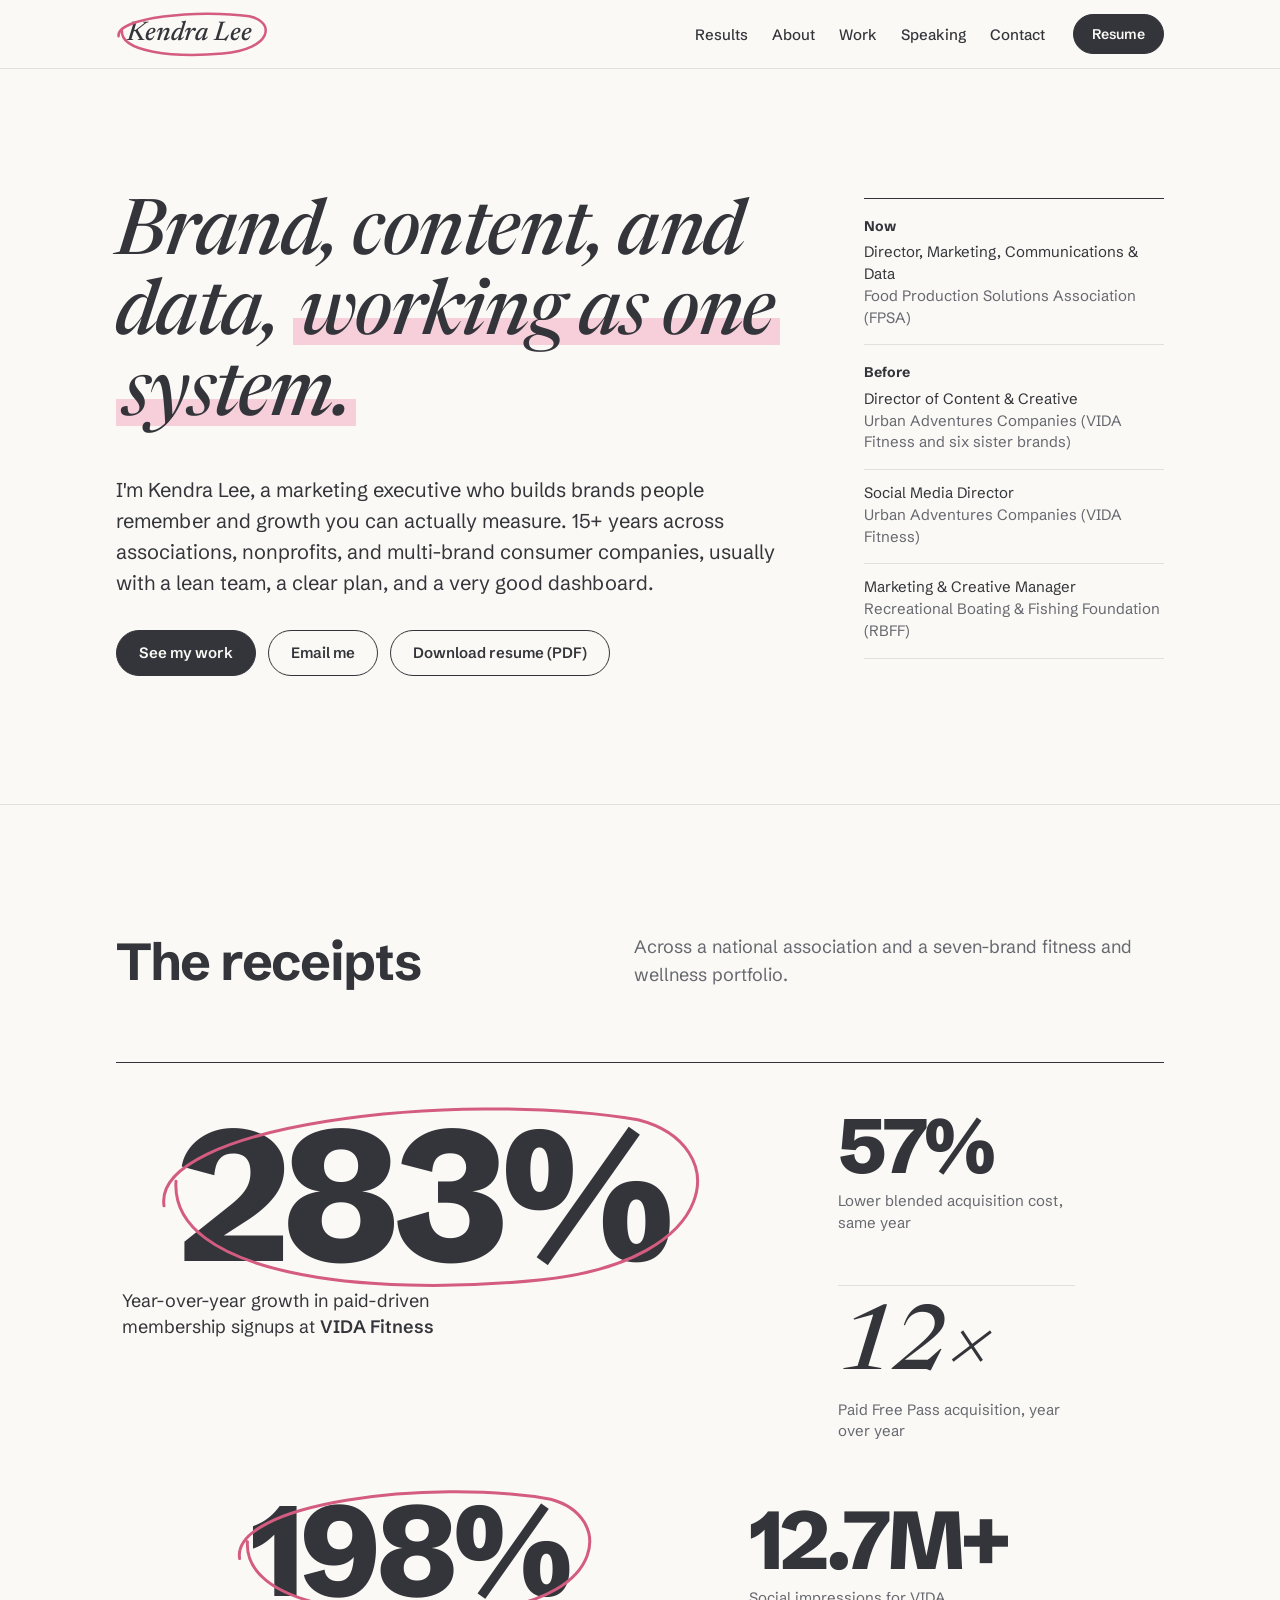
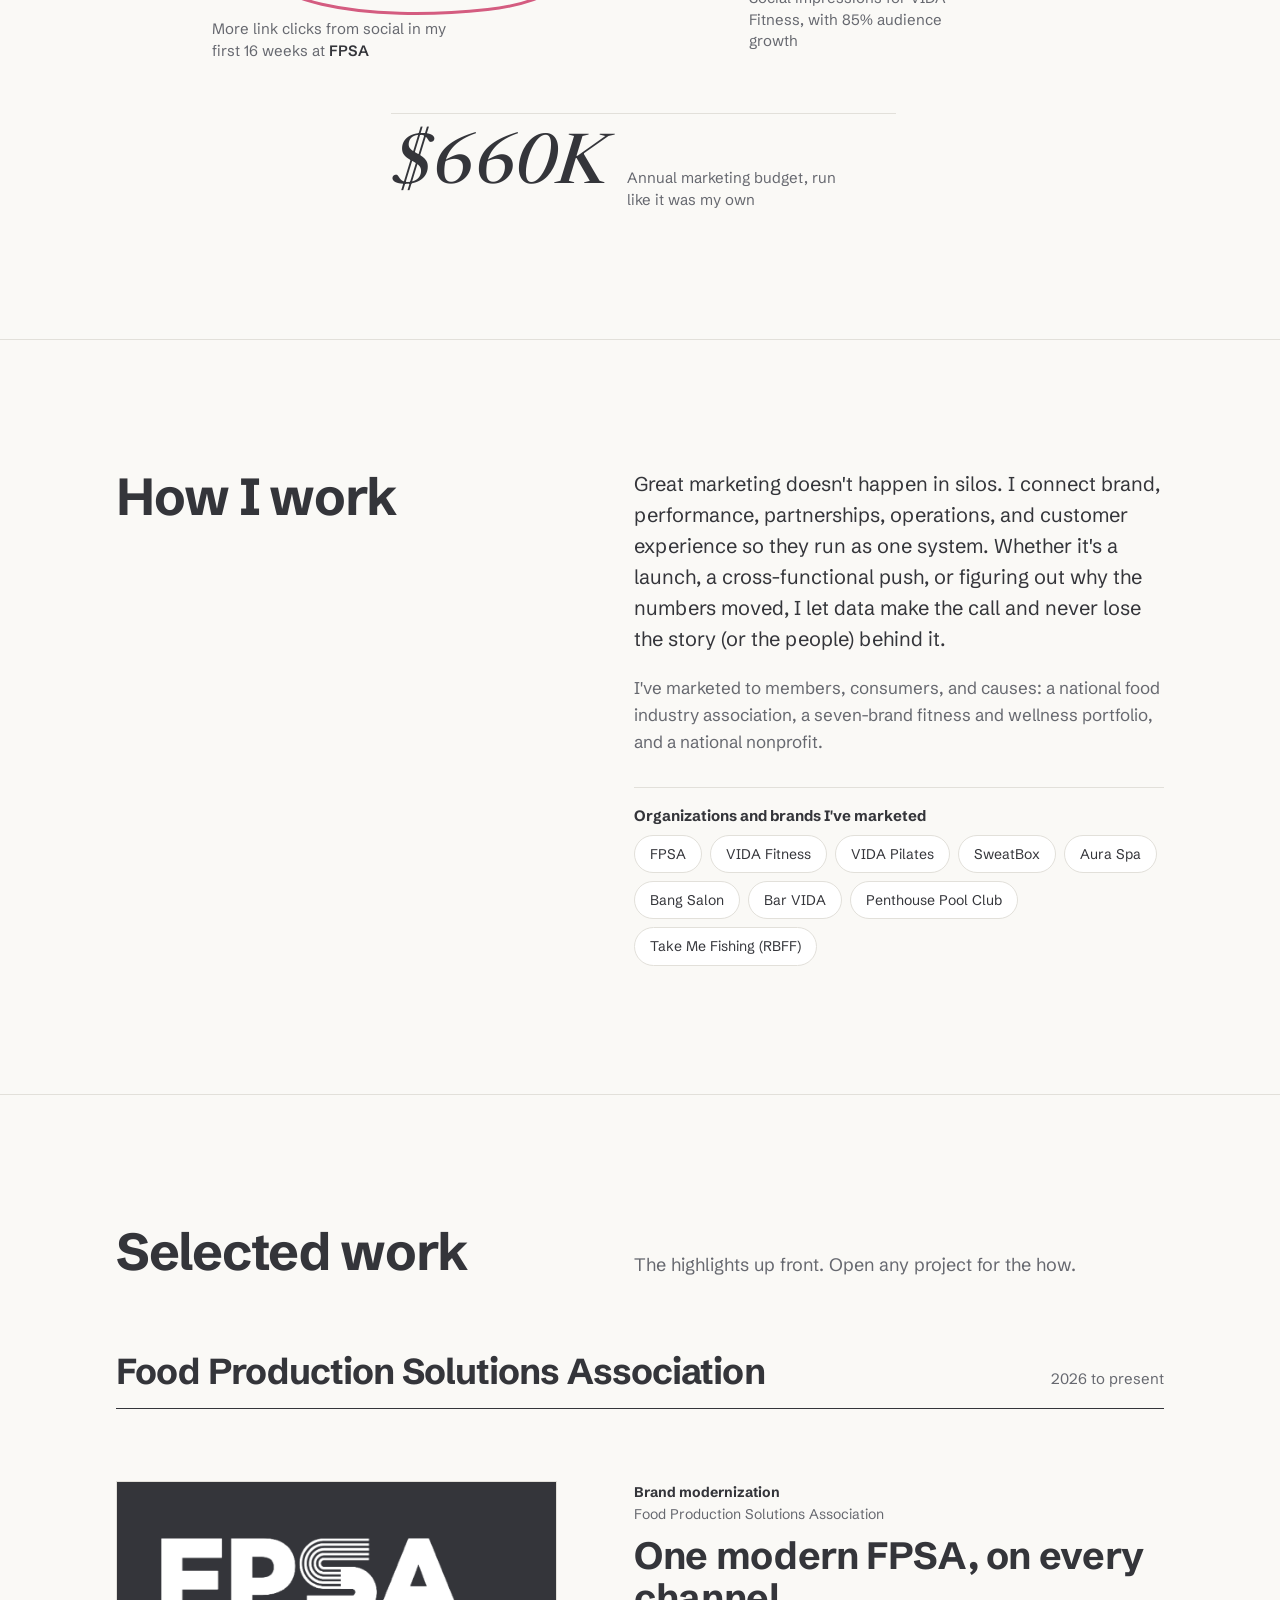
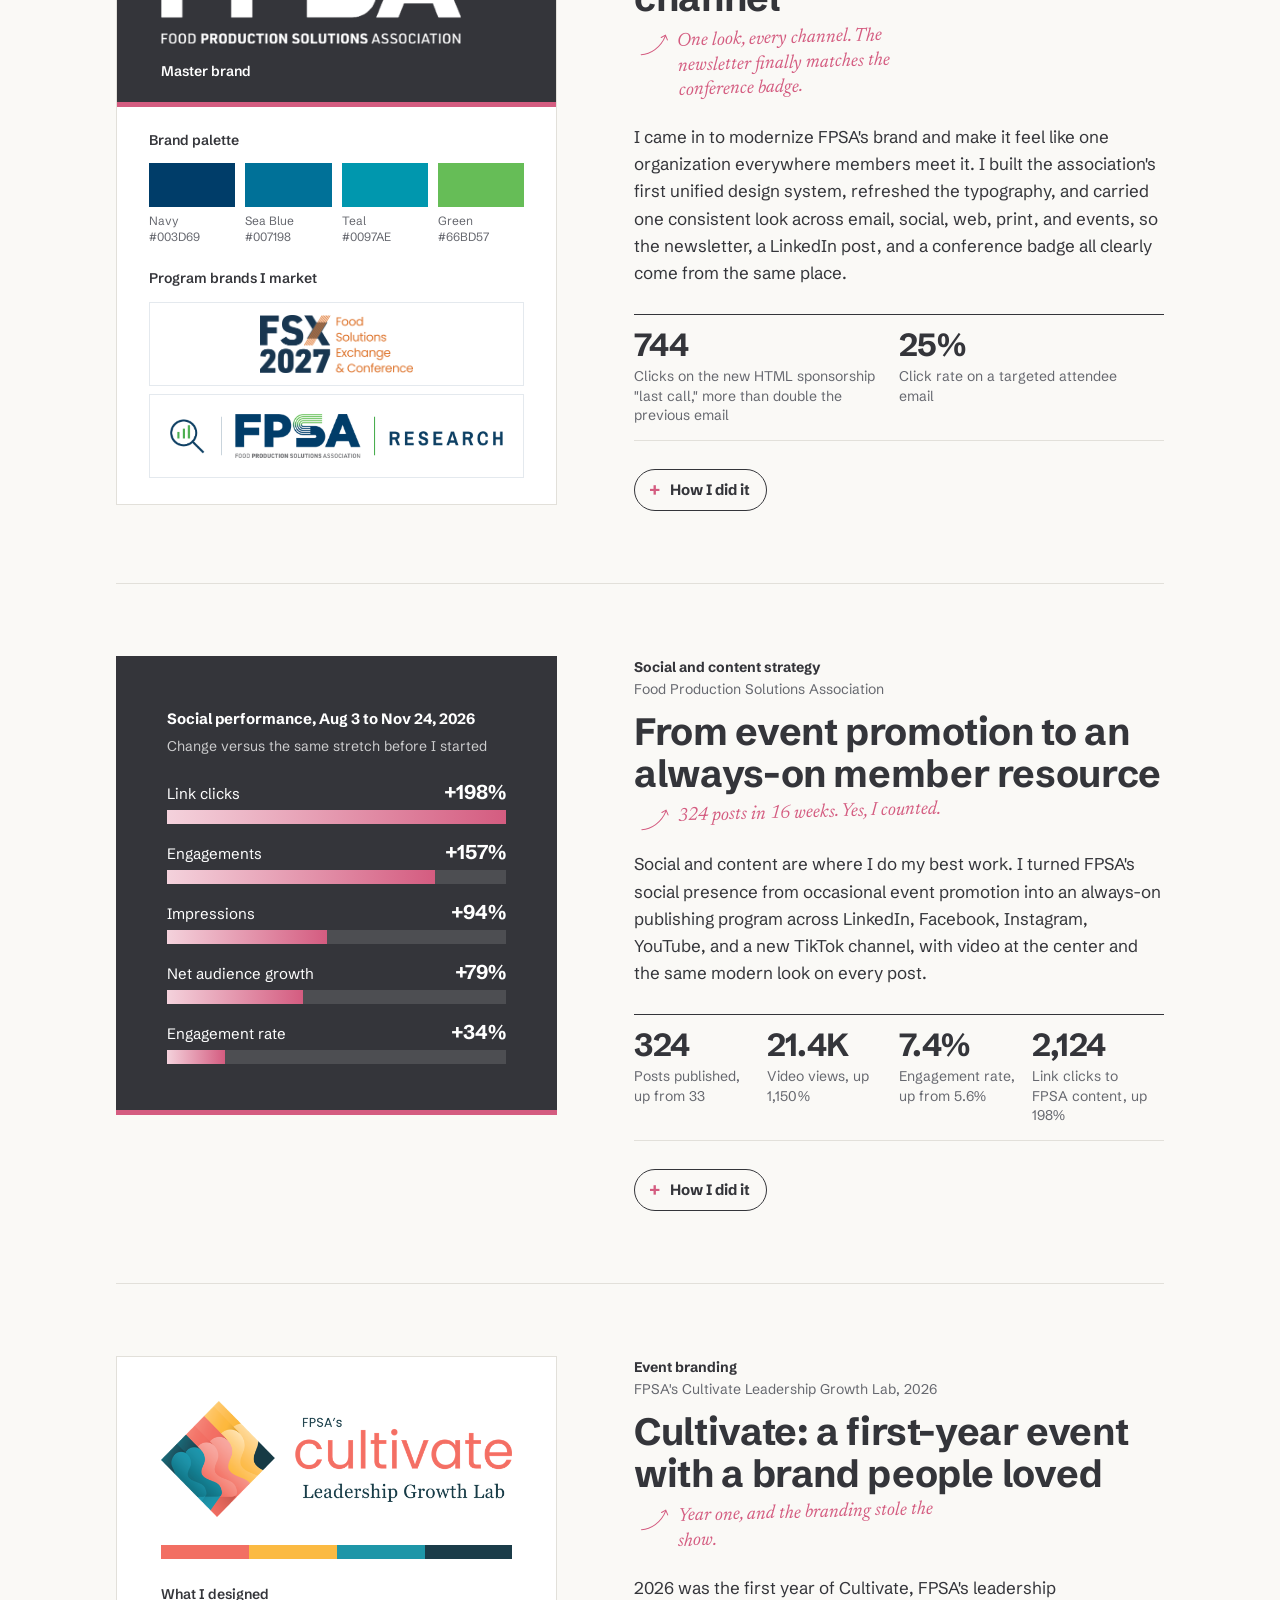
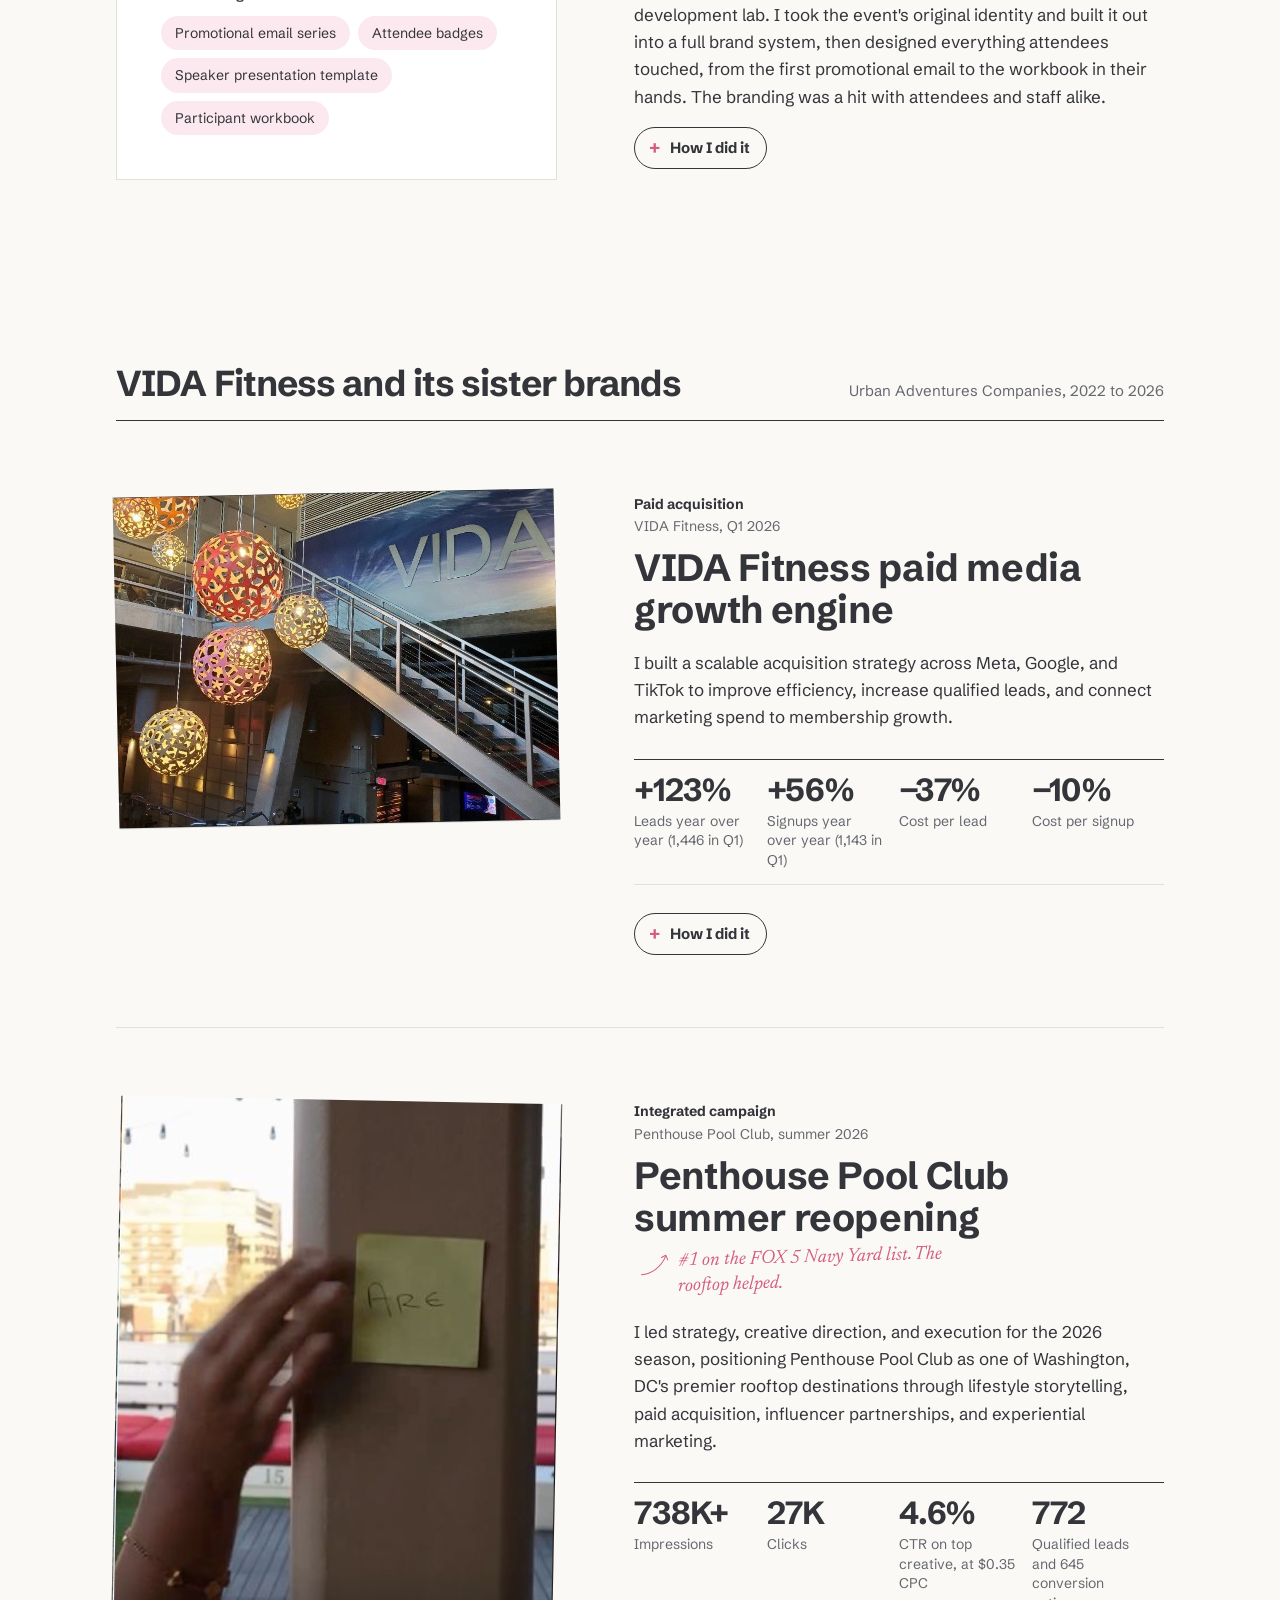
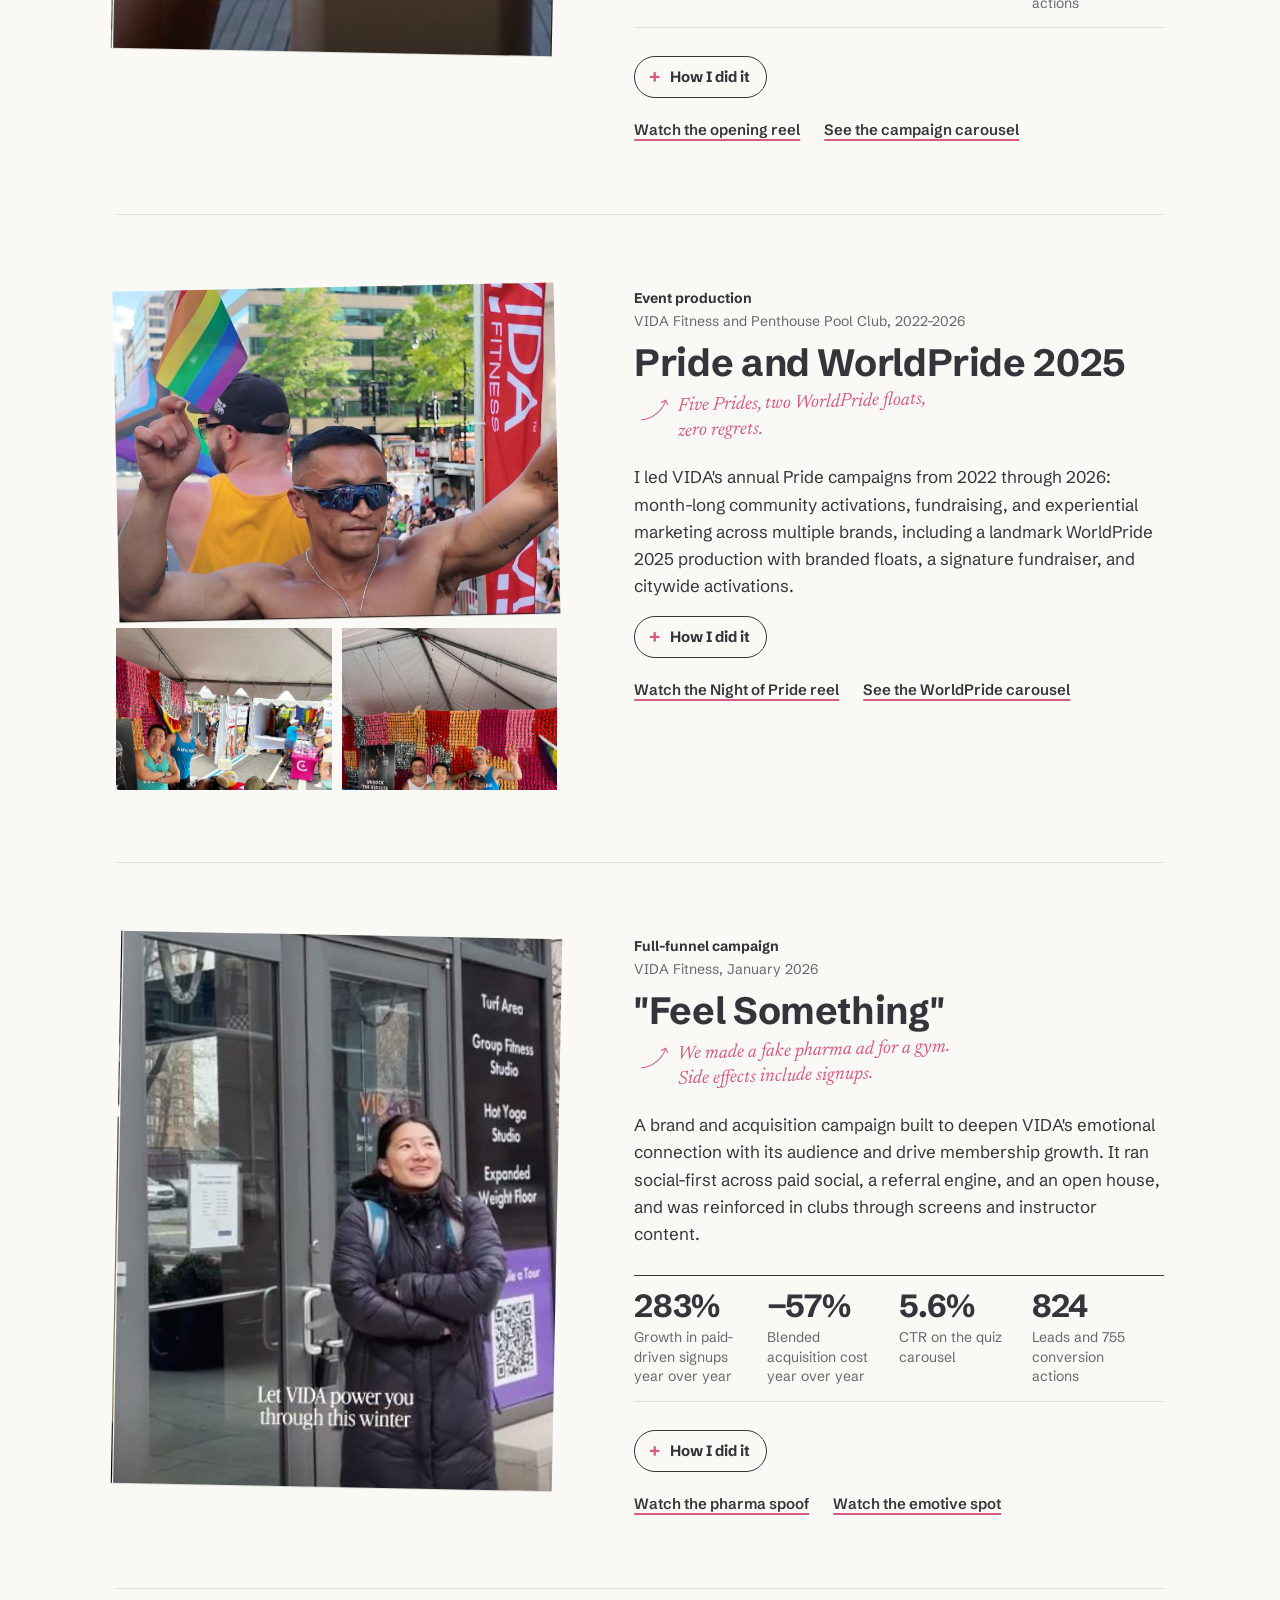
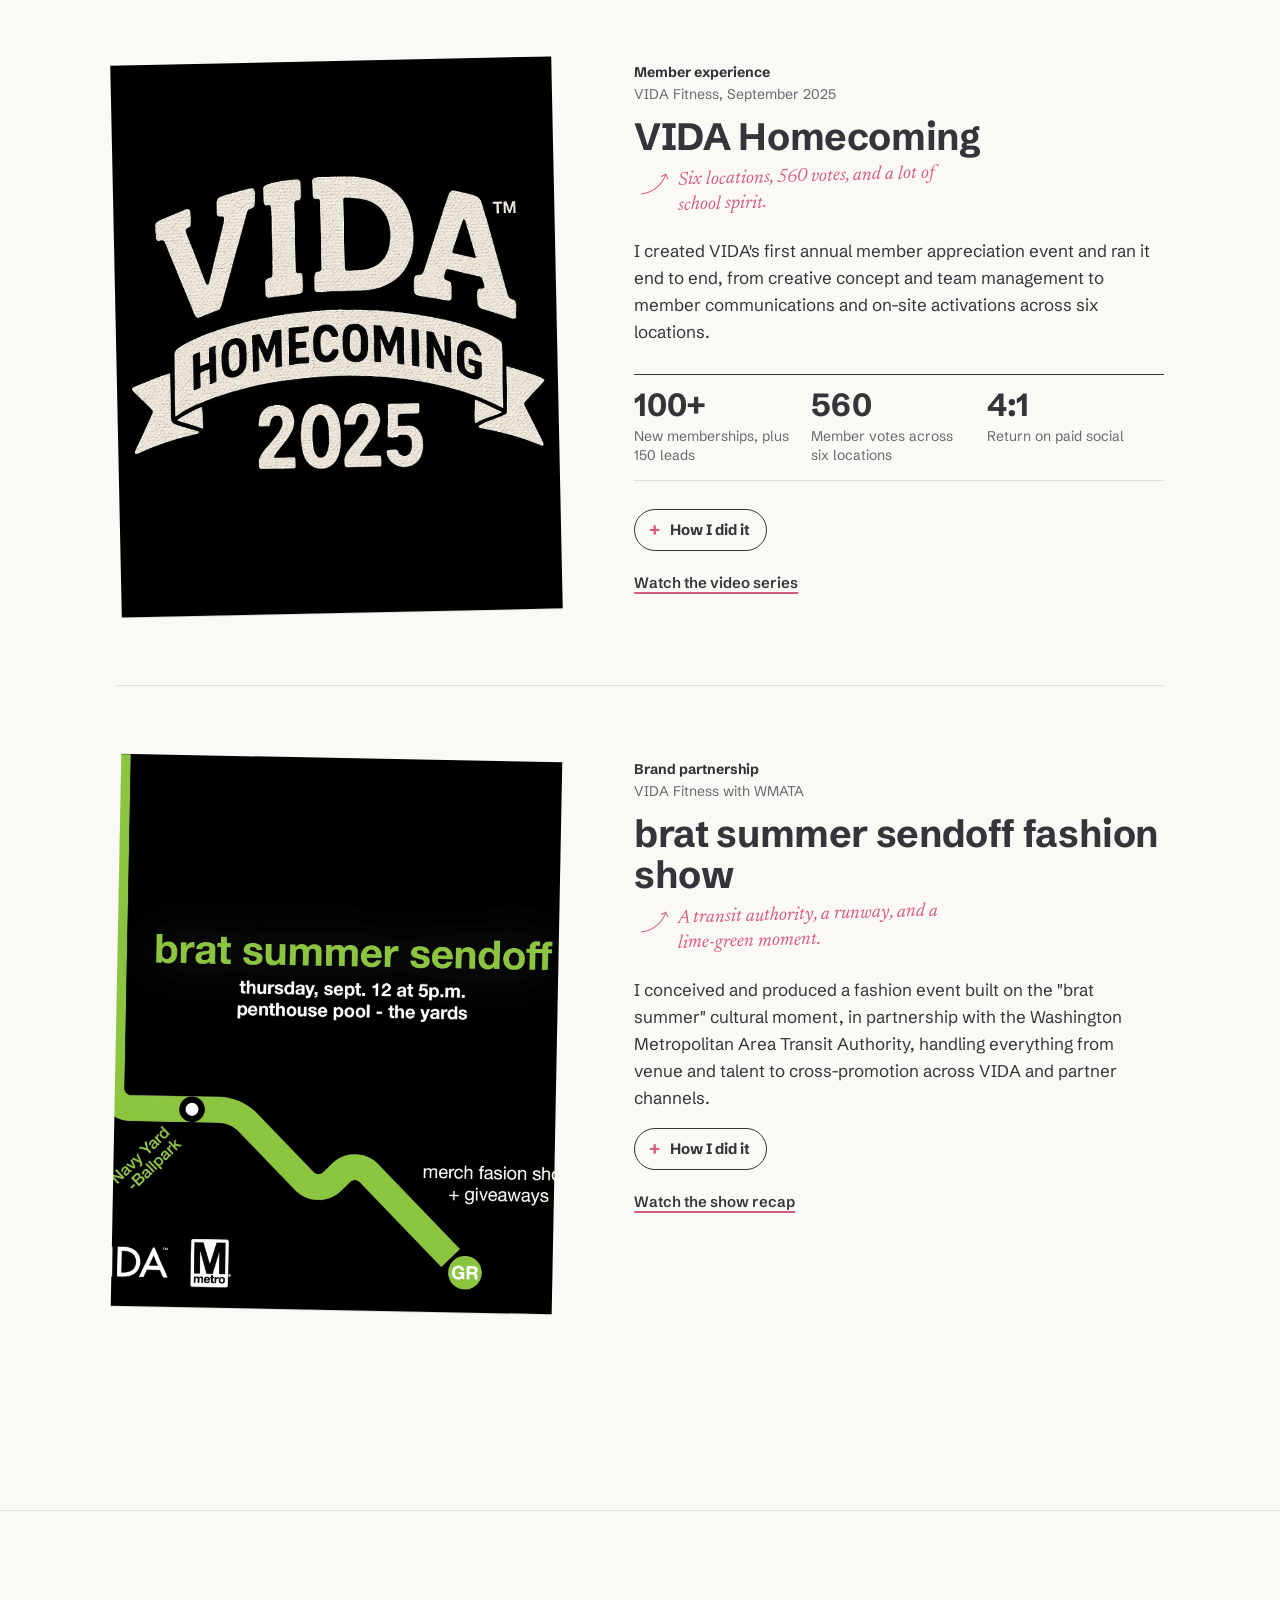
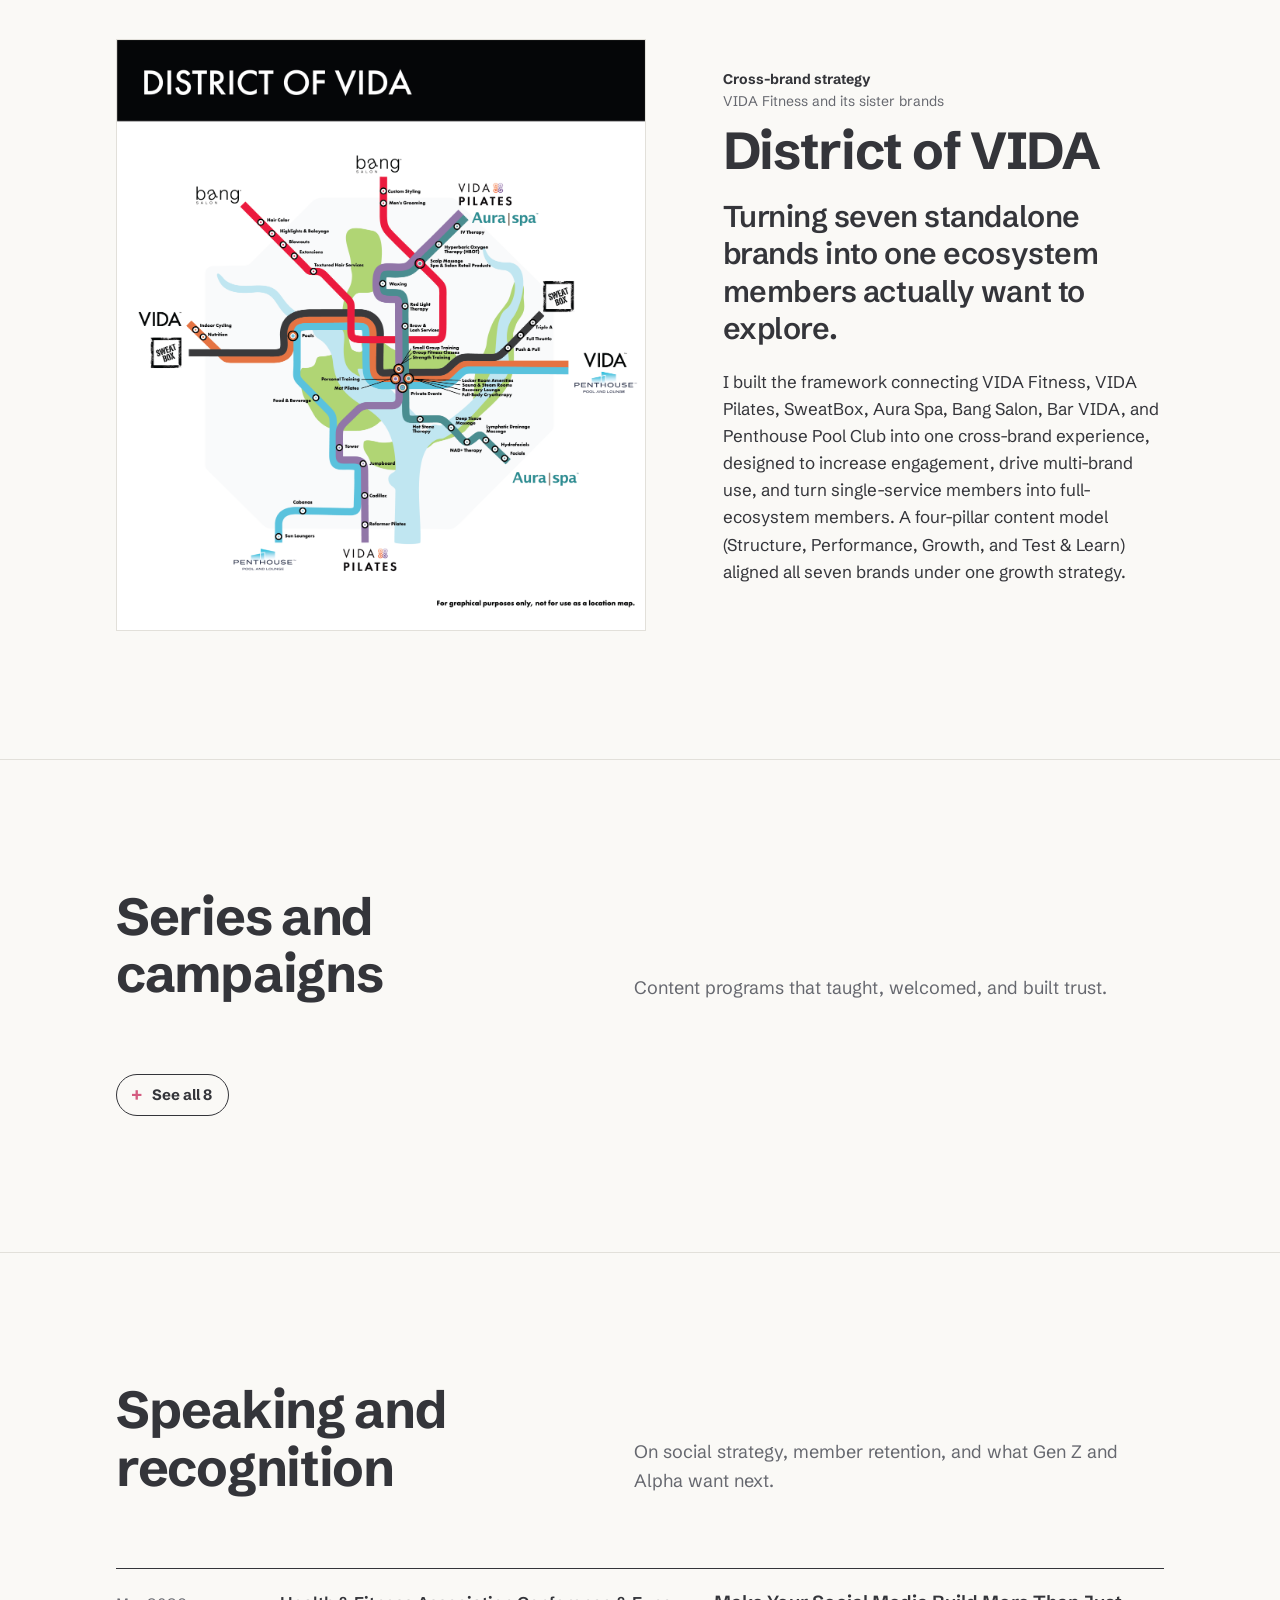
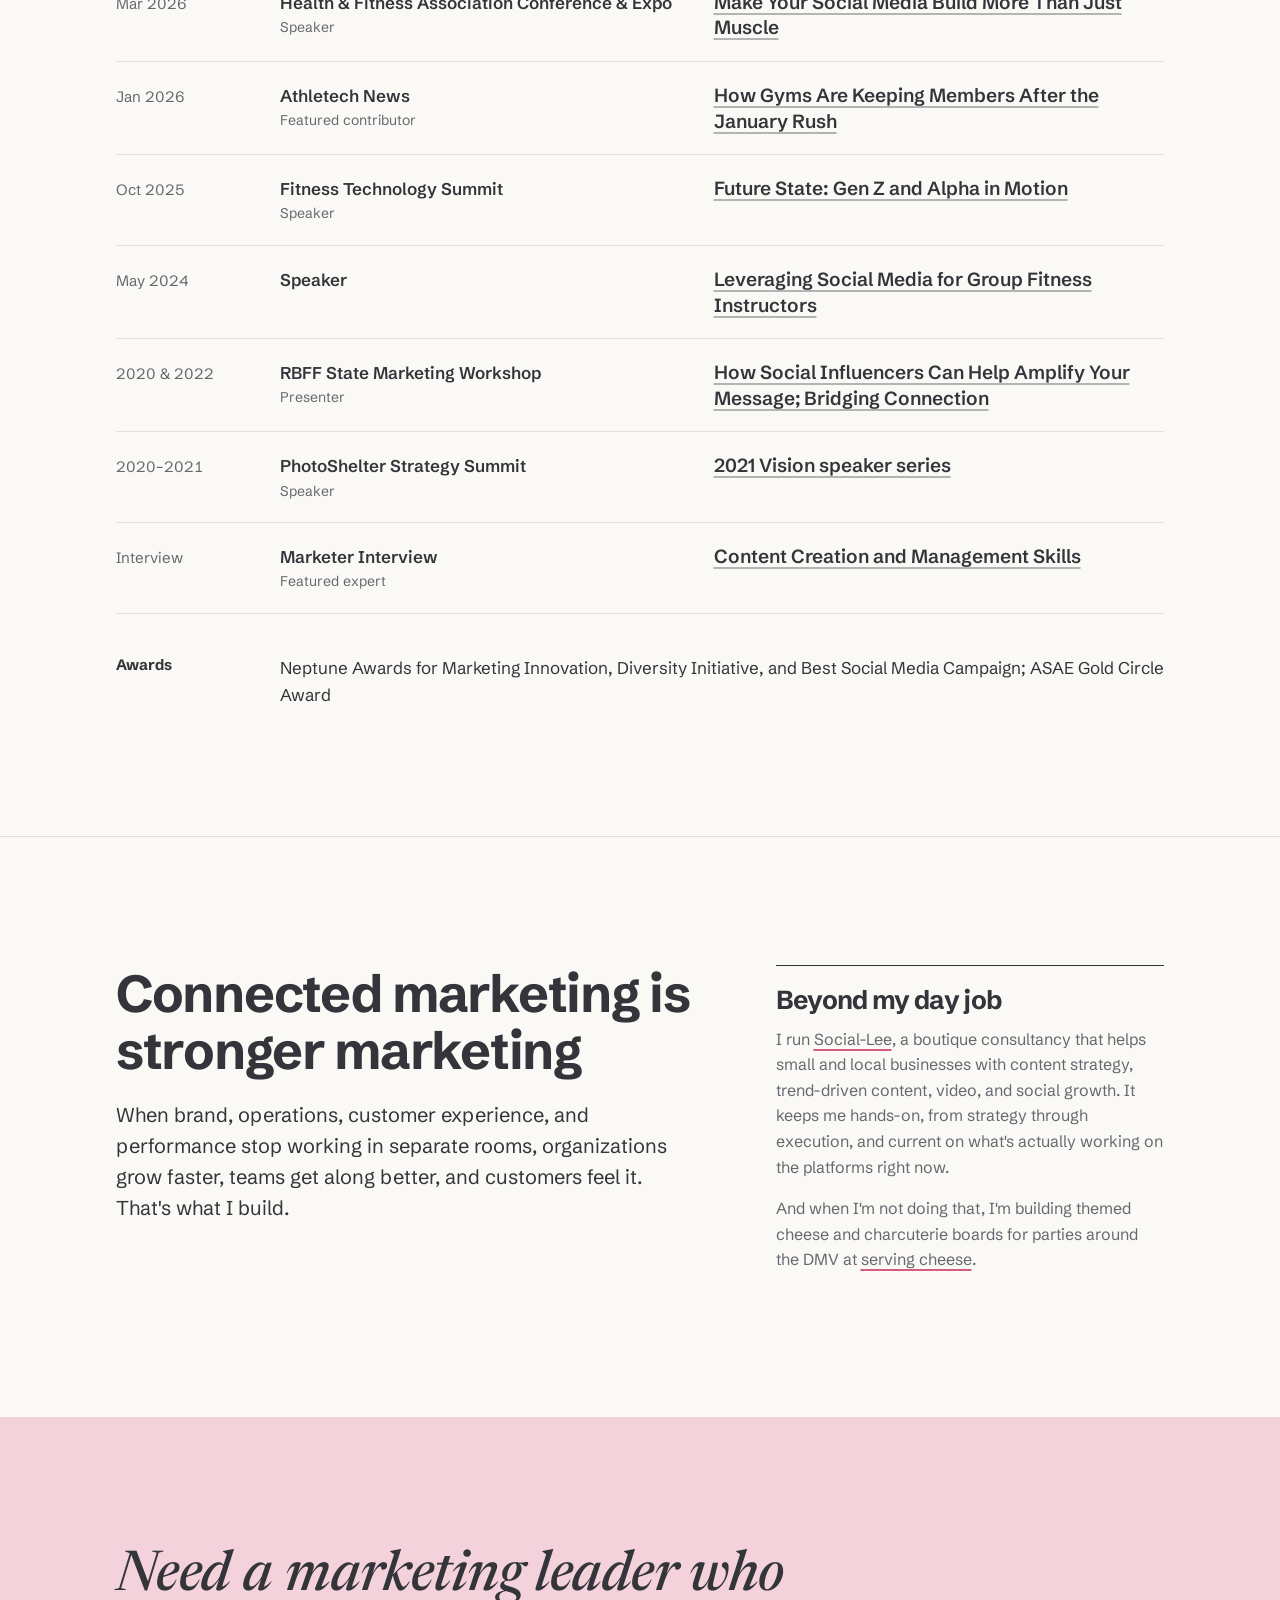
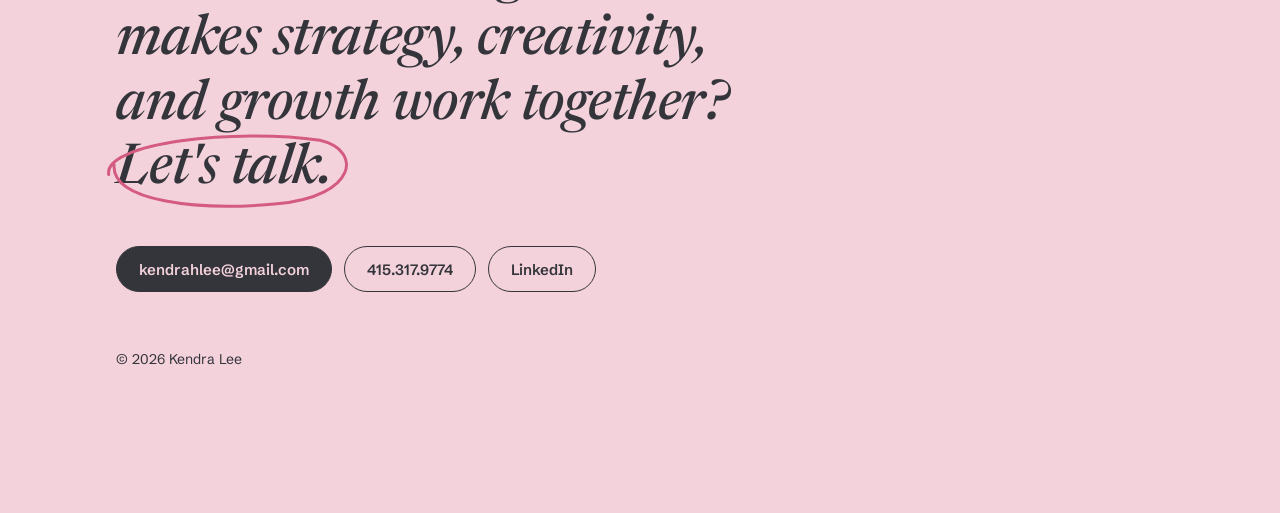
==== commit 7fcaaae3: "Fix margin notes never revealing on scroll Co-Authored-By: Claude Opus 5.5 <noreply@anthropic.com> C" ====
--- a/index.html
+++ b/index.html
@@ -500,7 +500,9 @@
   function countUp(el){var to=parseFloat(el.dataset.to),d=+(el.dataset.dec||0),pre=el.dataset.pre||'',suf=el.dataset.suf||'',t0=null;
     function f(t){if(!t0)t0=t;var p=Math.min((t-t0)/1100,1),e=1-Math.pow(1-p,3);el.innerHTML=pre+(to*e).toFixed(d)+suf;if(p<1)requestAnimationFrame(f);}requestAnimationFrame(f);}
   var reduce=window.matchMedia('(prefers-reduced-motion: reduce)').matches;
-  var els=document.querySelectorAll('.draw, .sweep, .note, .count');
+  var els=document.querySelectorAll('.draw, .sweep, .count');
+  var notes=document.querySelectorAll('.note');
+  if('IntersectionObserver' in window && !reduce){var no=new IntersectionObserver(function(es){es.forEach(function(x){if(x.isIntersecting){x.target.querySelectorAll('.note').forEach(function(n){n.classList.add('in')});no.unobserve(x.target);}})},{threshold:0.2});notes.forEach(function(n){no.observe(n.parentElement)});}else{notes.forEach(function(n){n.classList.add('in')});}
   if(reduce||!('IntersectionObserver' in window)){els.forEach(function(e){e.classList.add('in')});}
   else{var io=new IntersectionObserver(function(es){es.forEach(function(x){if(x.isIntersecting){x.target.classList.add('in');if(x.target.classList.contains('count'))countUp(x.target);io.unobserve(x.target);}})},{threshold:0.6});els.forEach(function(e){io.observe(e)});}
   function fitRings(){document.querySelectorAll('.ring path').forEach(function(p){var m=p.getScreenCTM();if(!m)return;var T=p.getTotalLength(),L=0,prev=null;for(var i=0;i<=80;i++){var q=p.getPointAtLength(T*i/80);var pt=new DOMPoint(q.x,q.y).matrixTransform(m);if(prev)L+=Math.hypot(pt.x-prev.x,pt.y-prev.y);prev=pt;}p.style.setProperty('--len',Math.ceil(L*1.04+4)+'px');});}
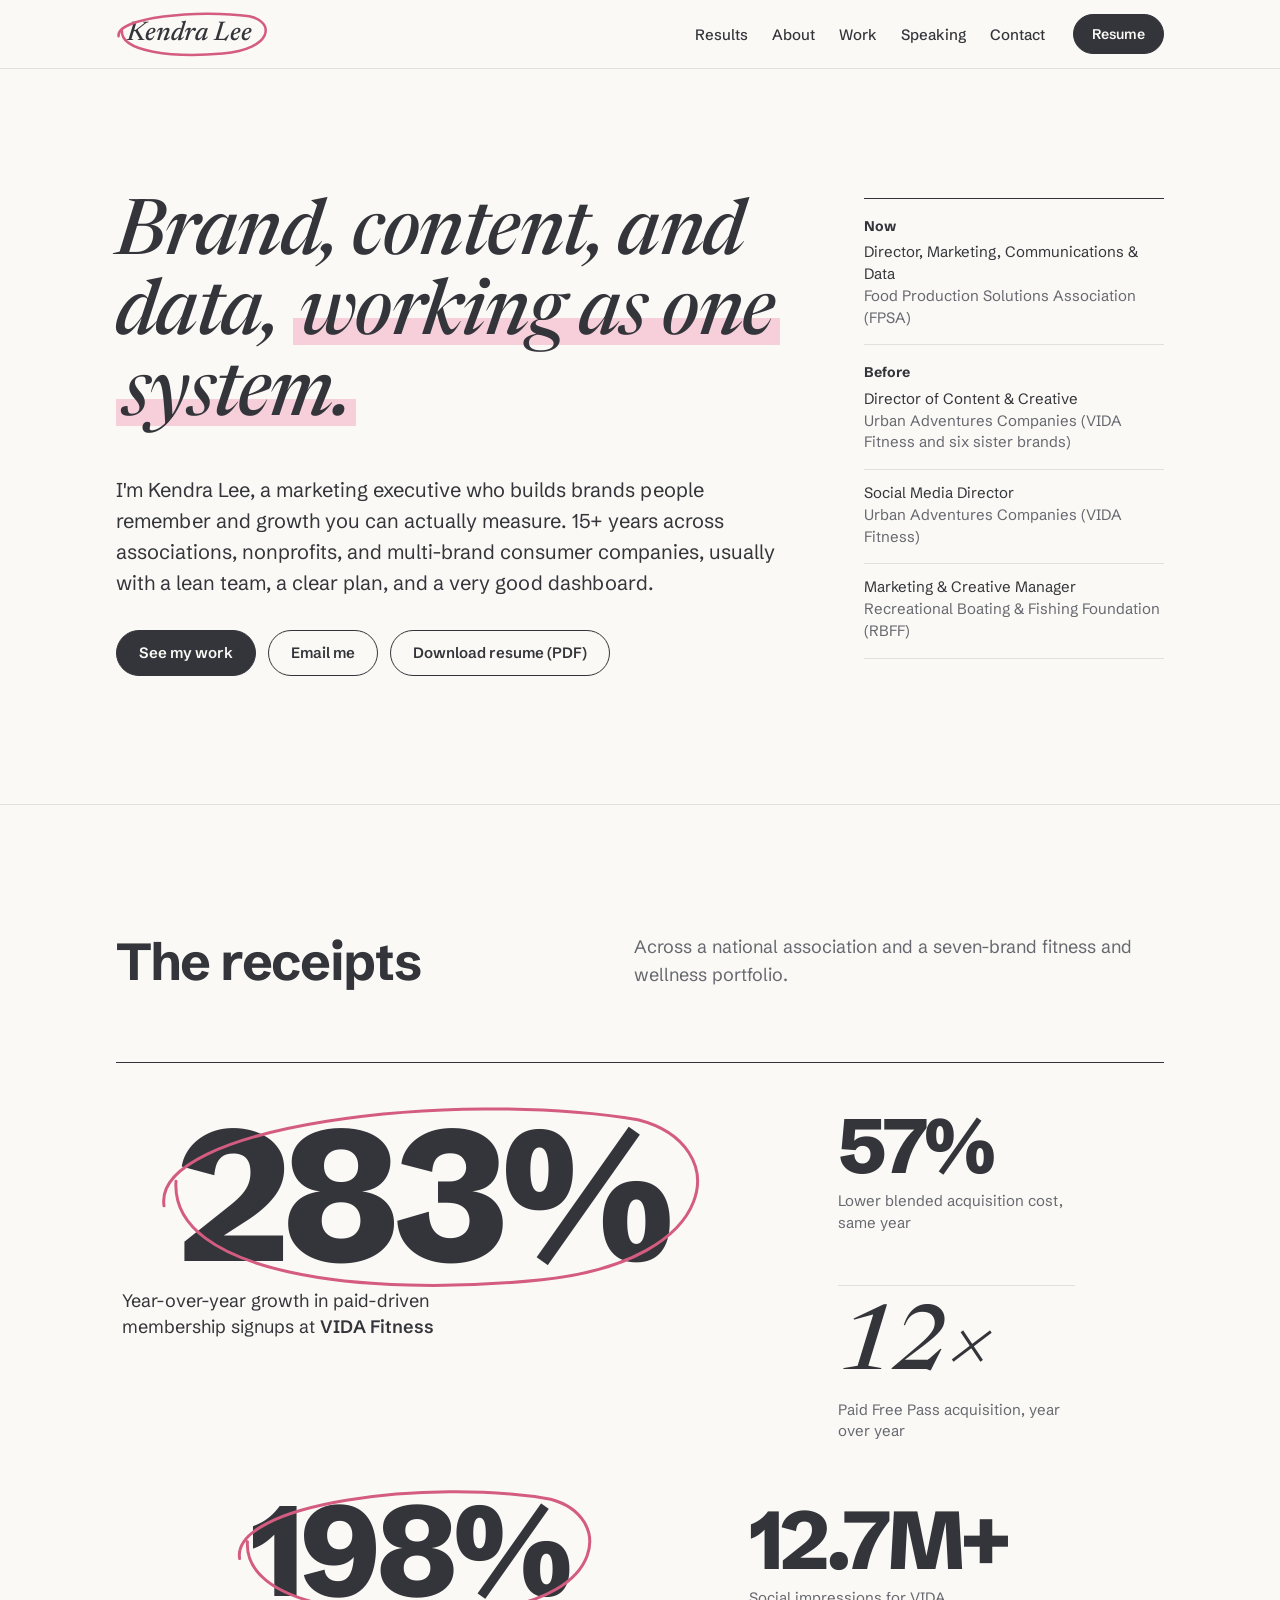
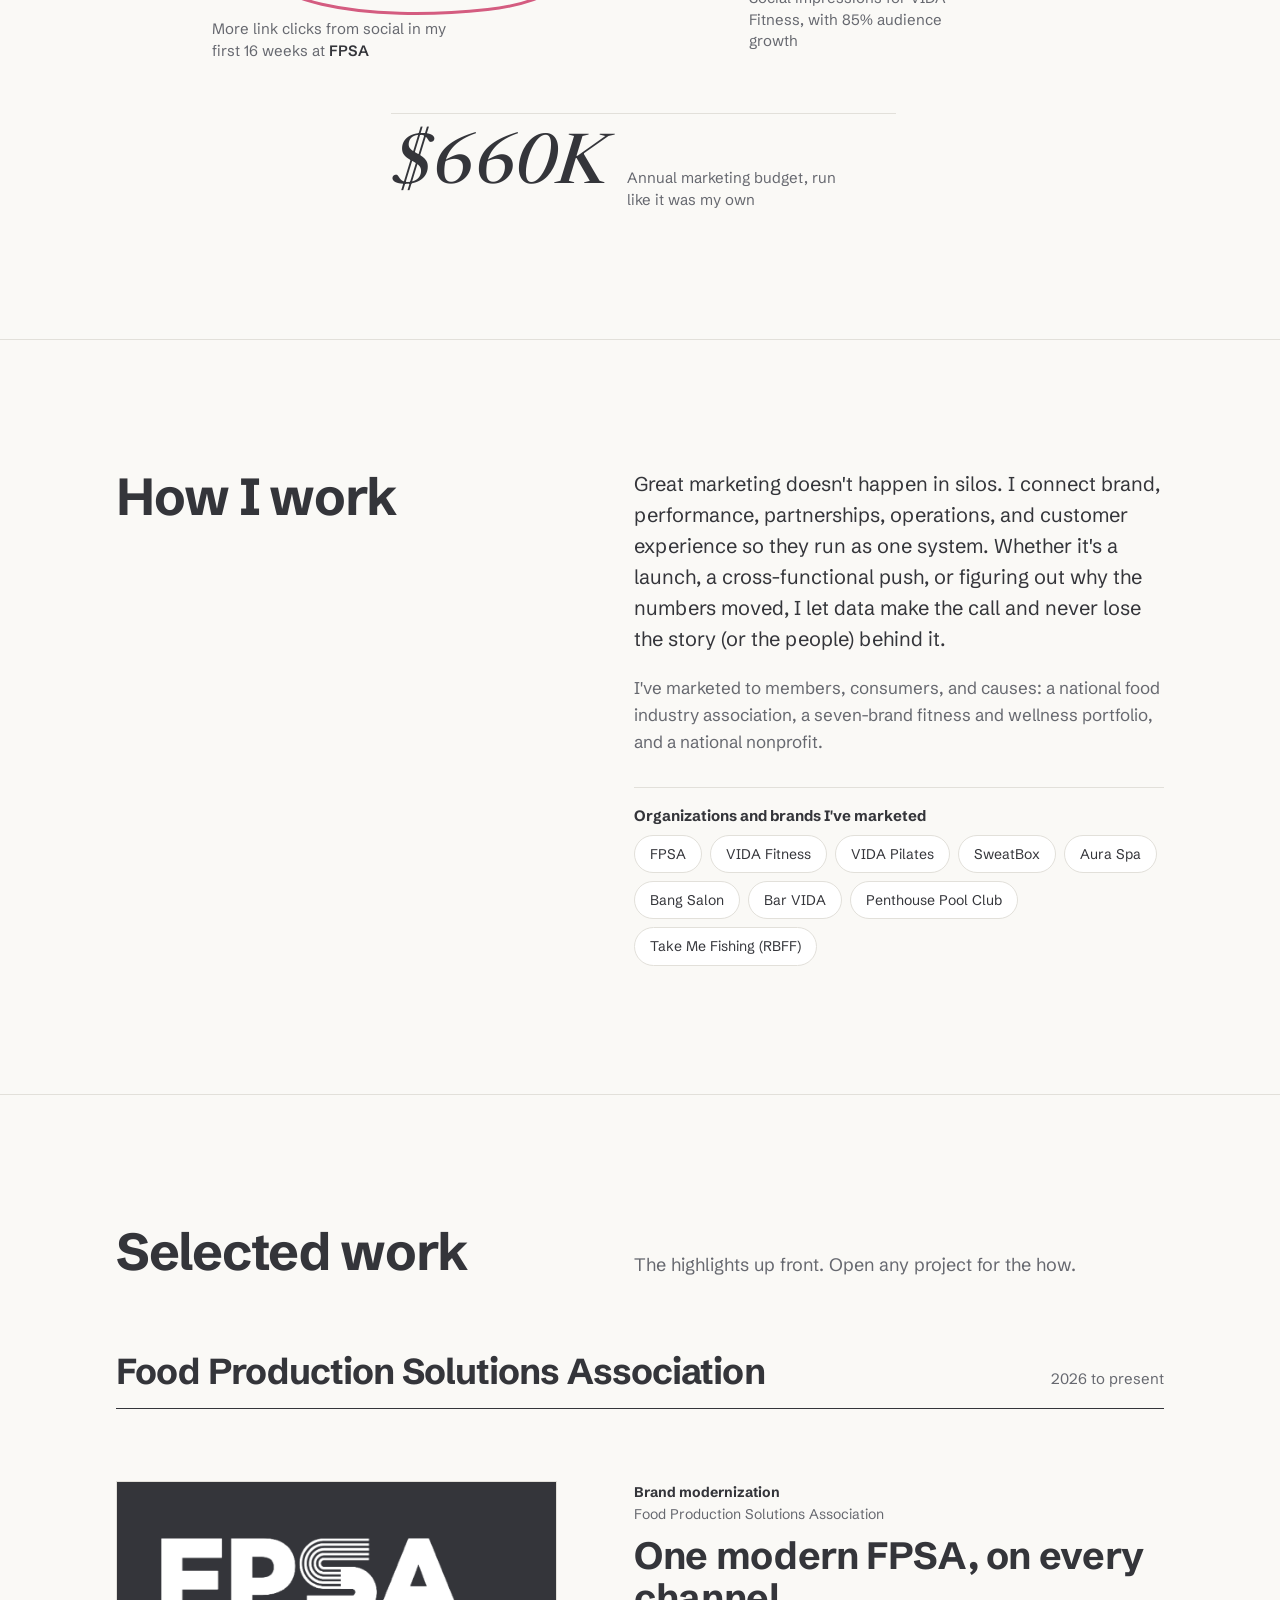
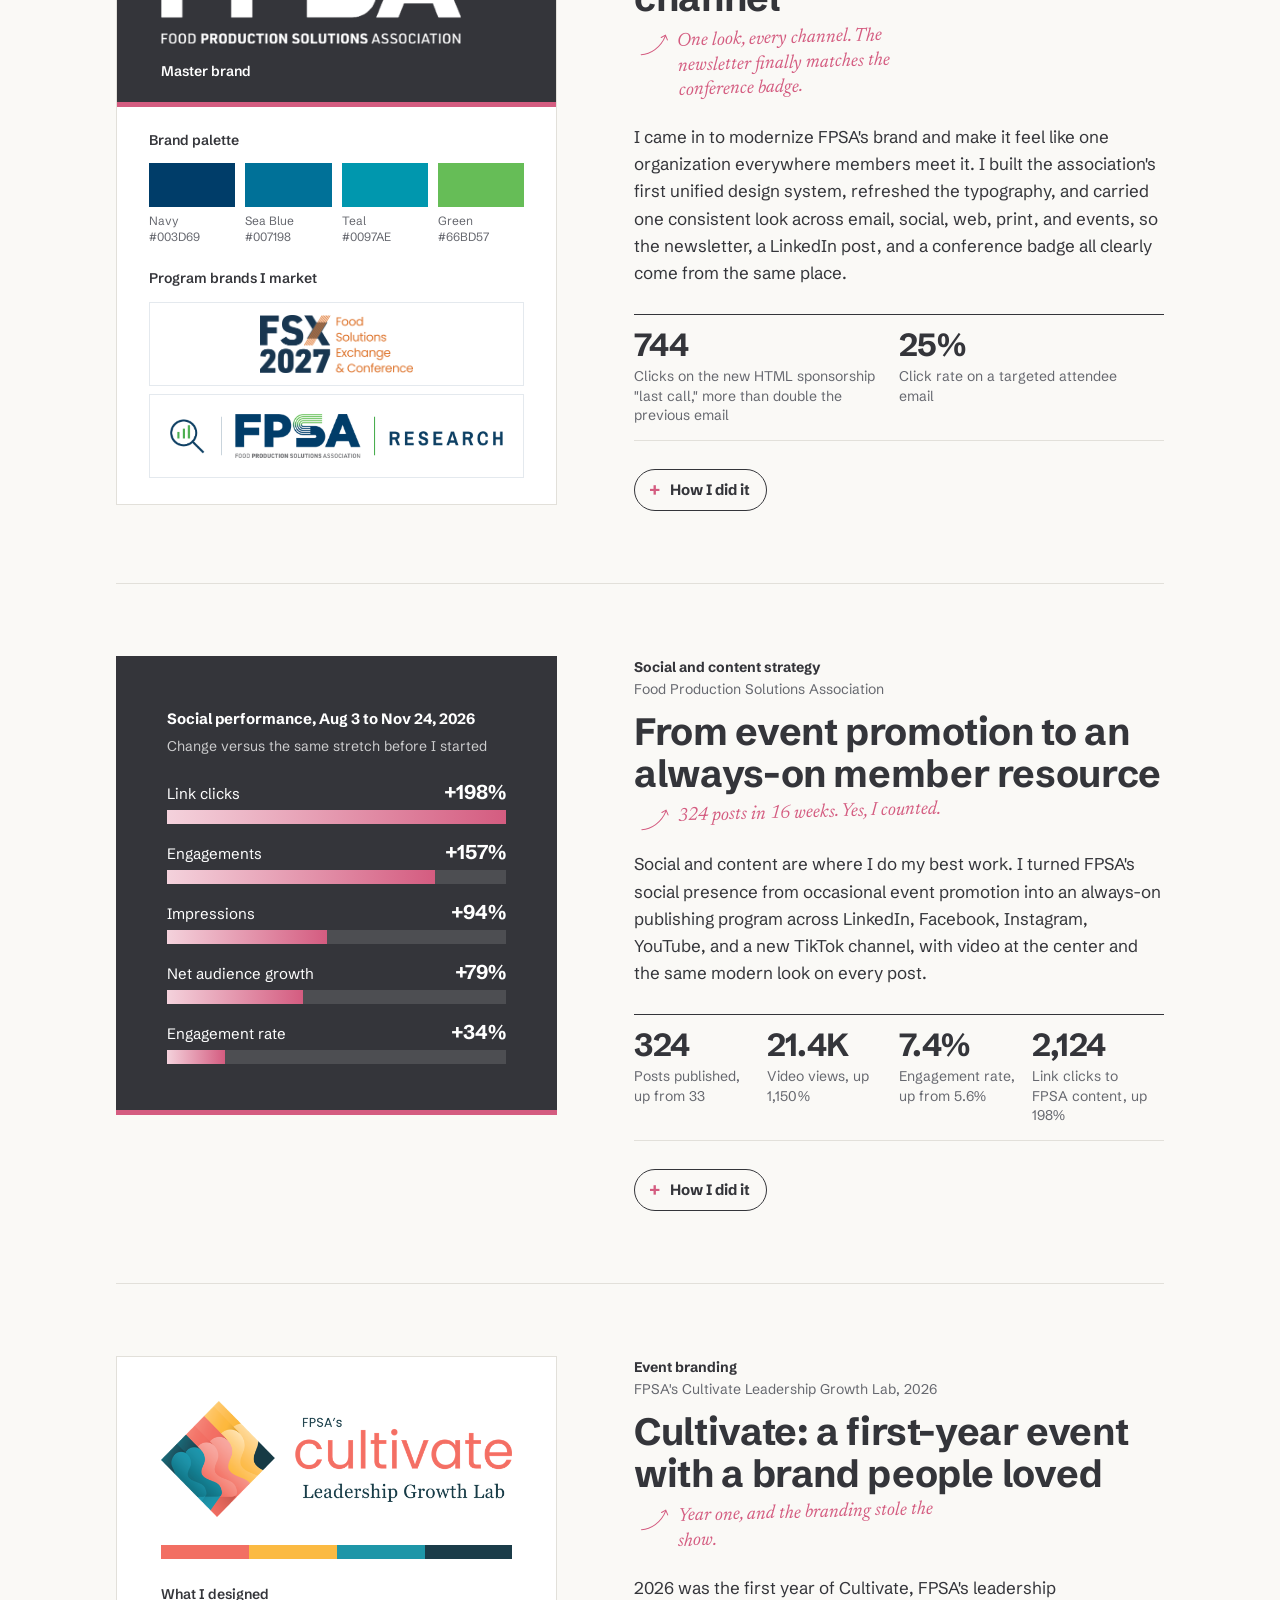
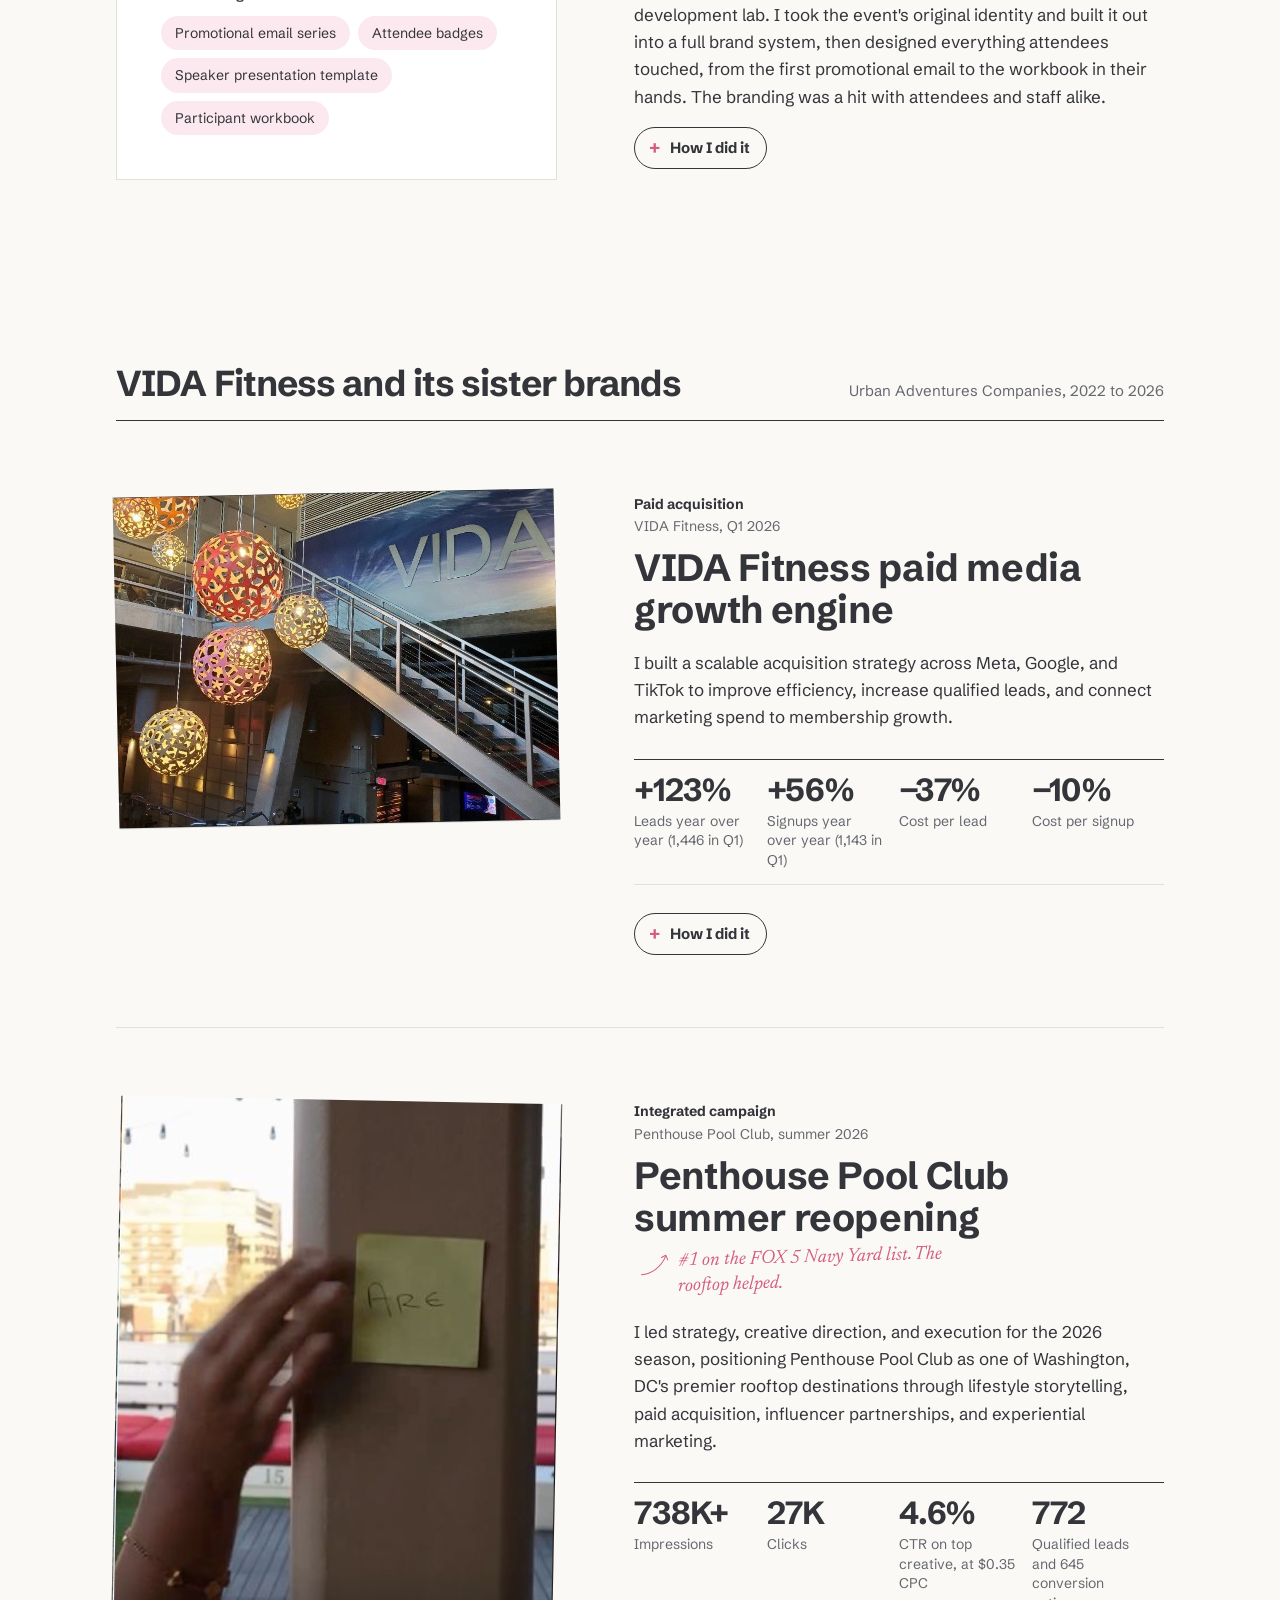
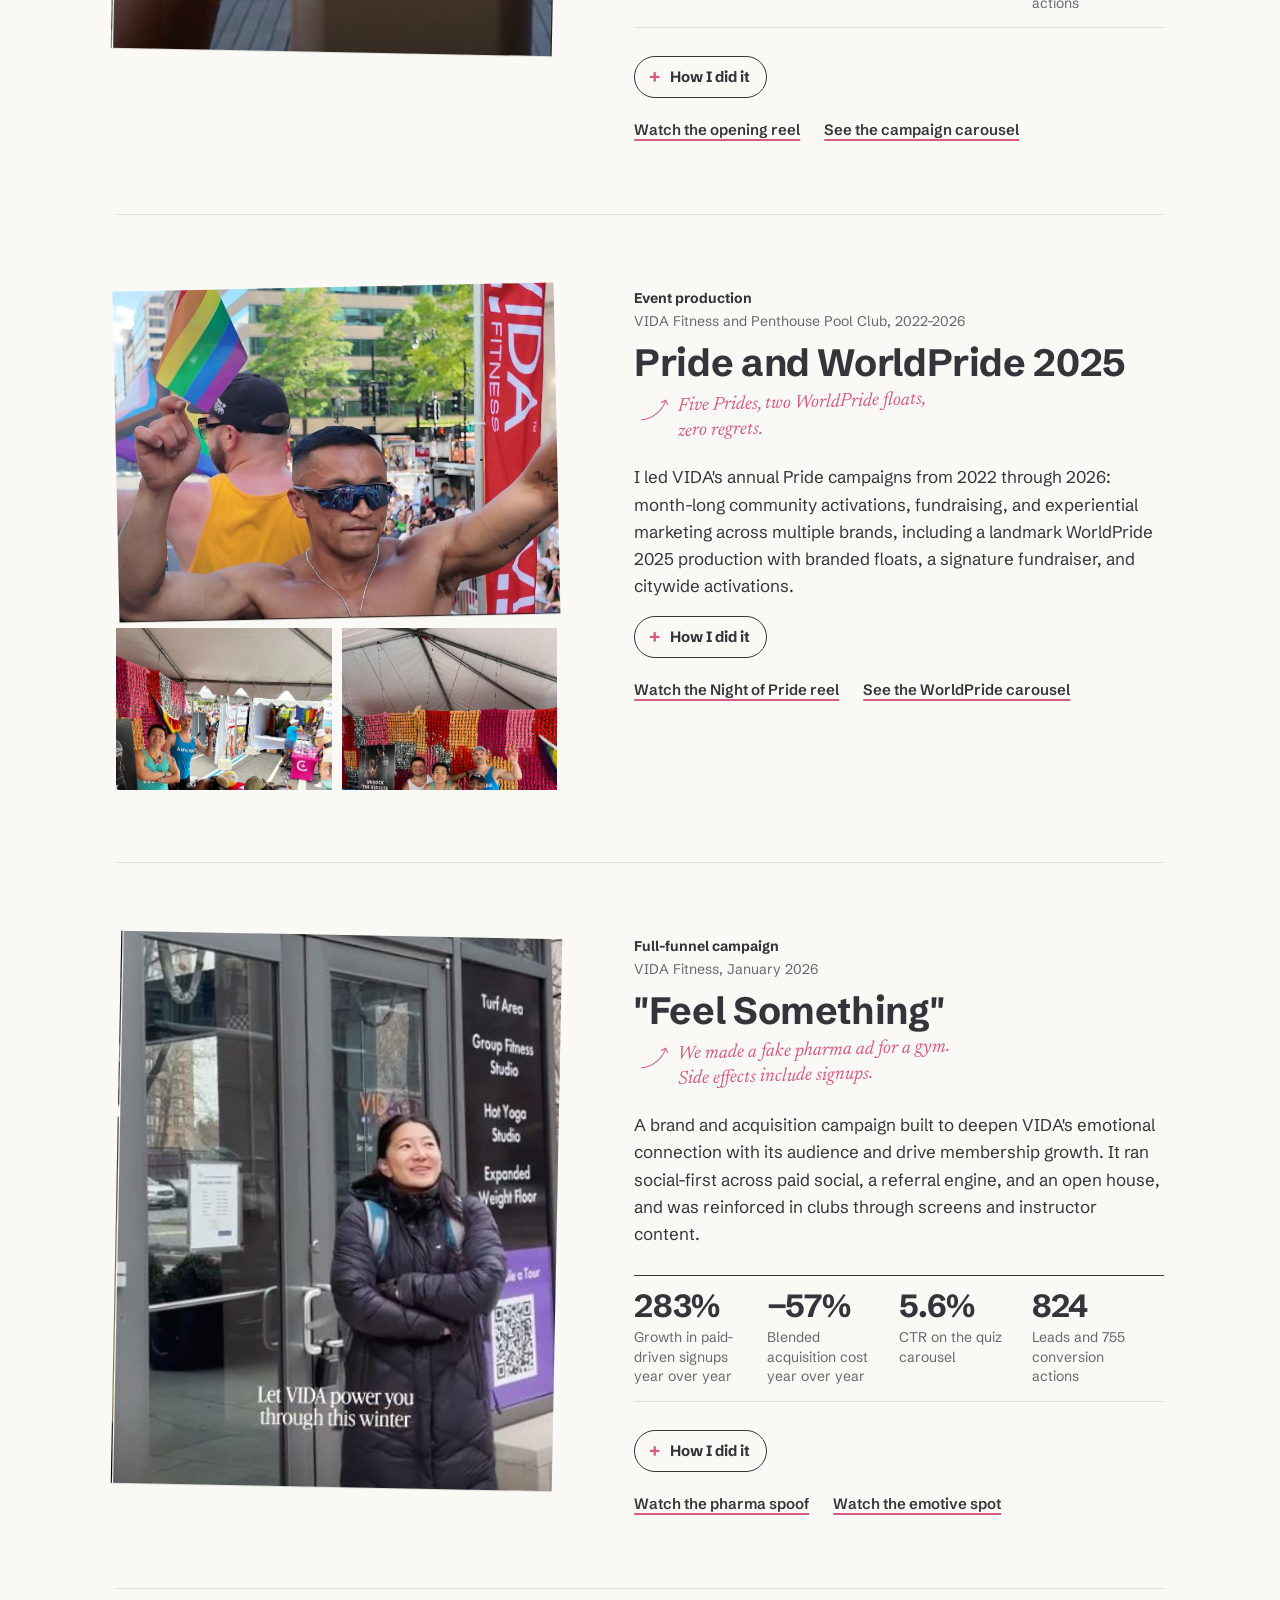
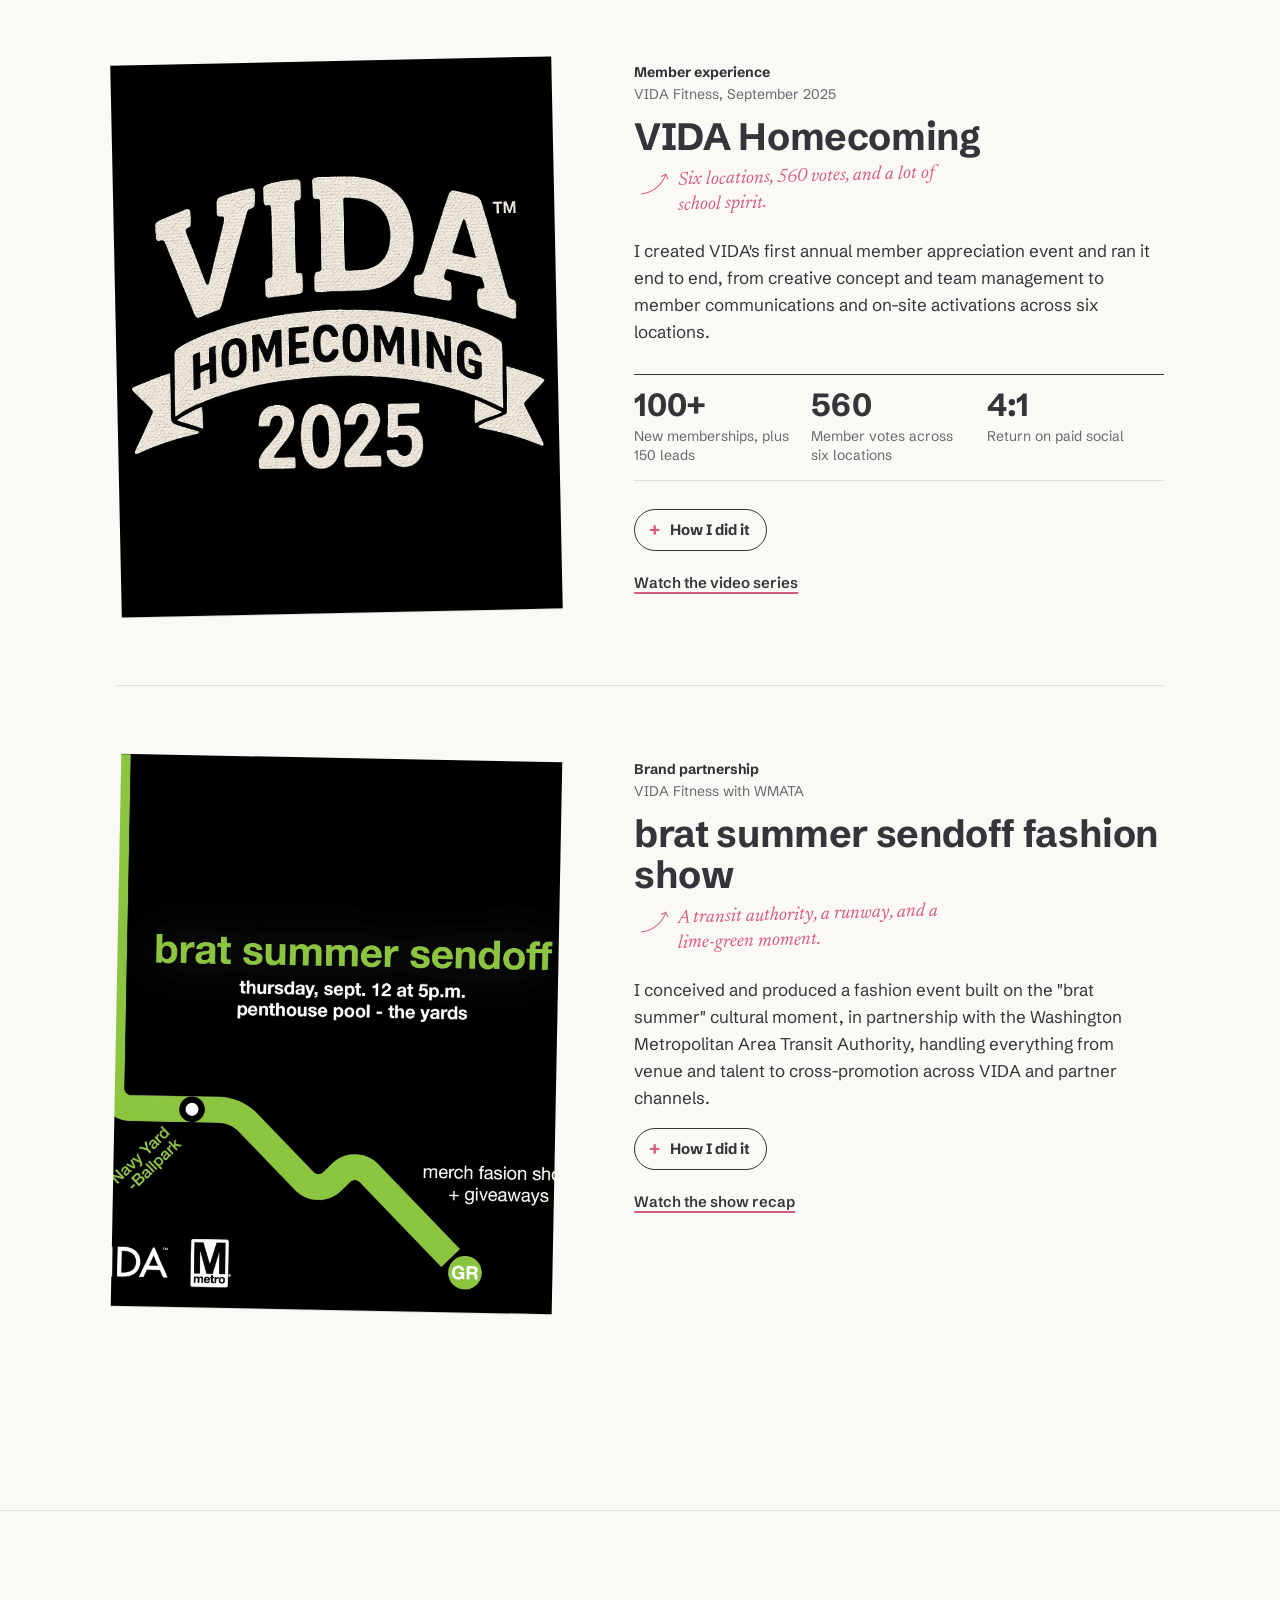
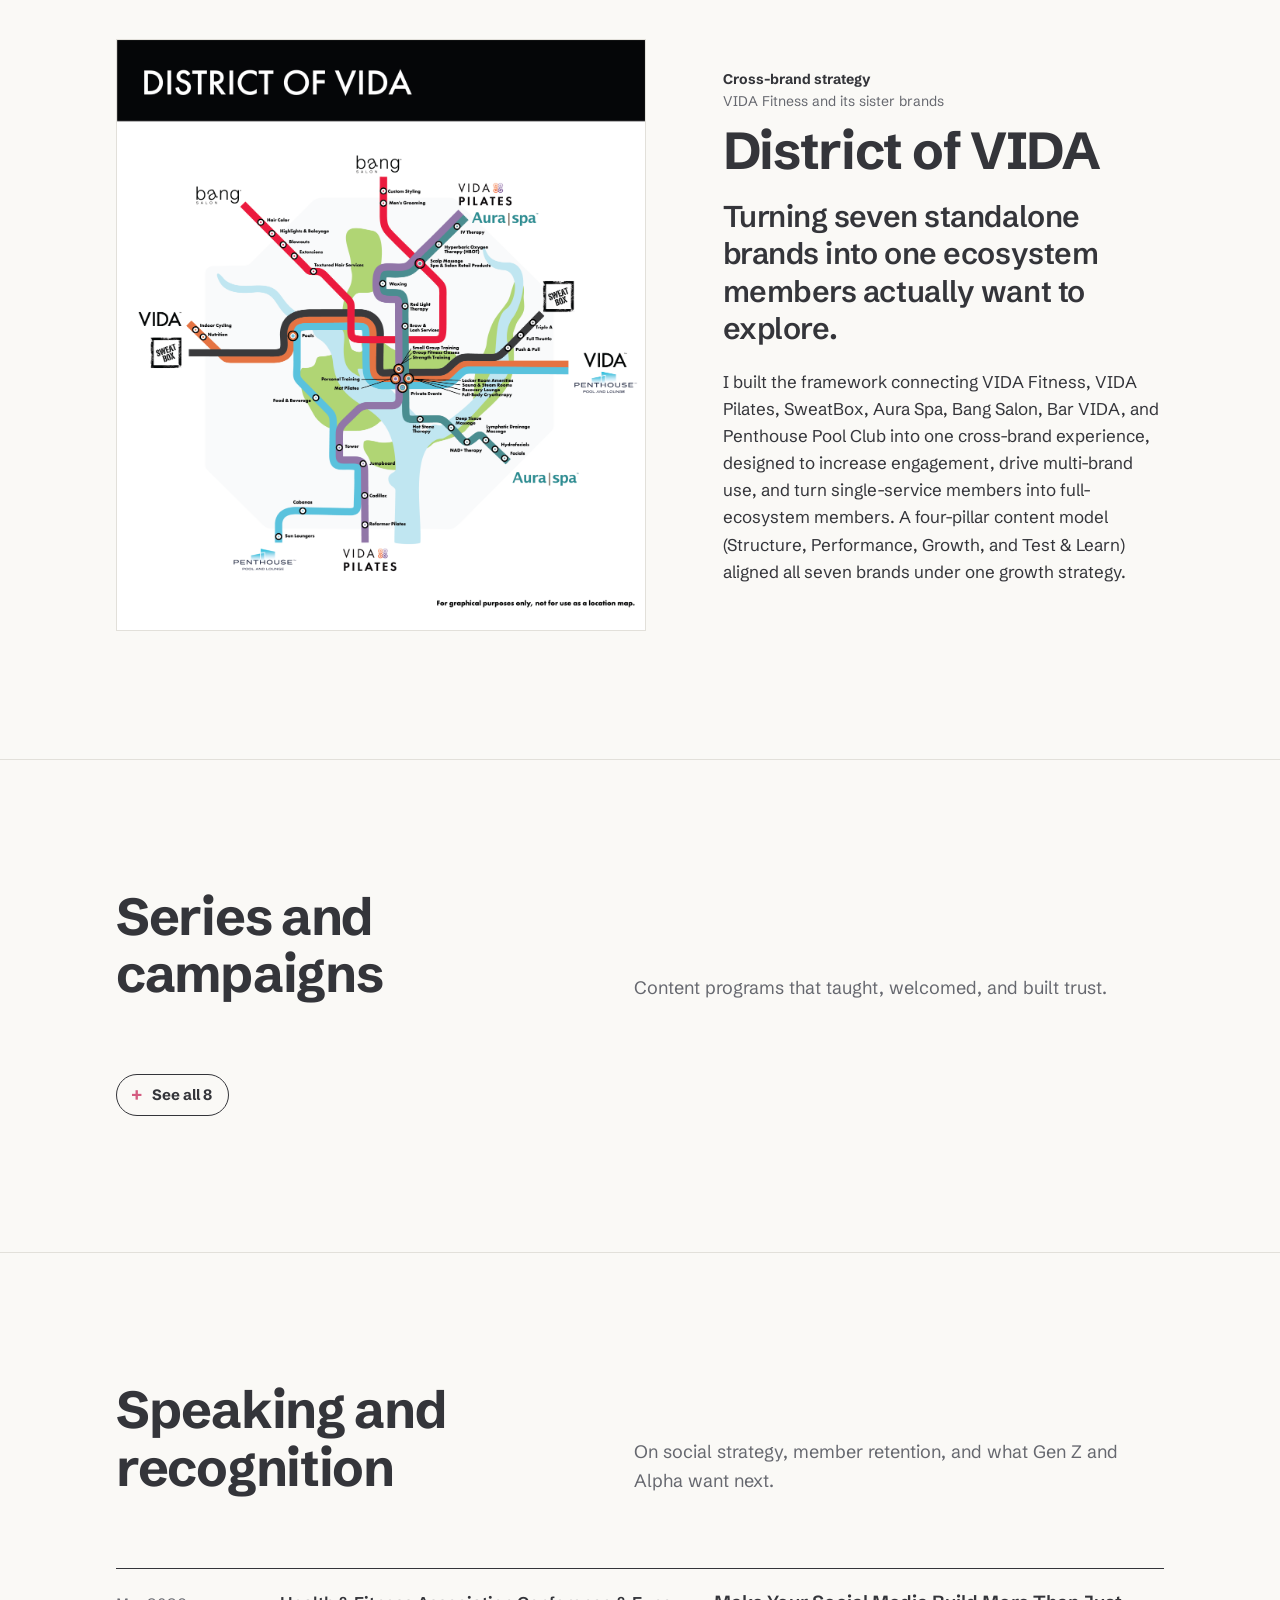
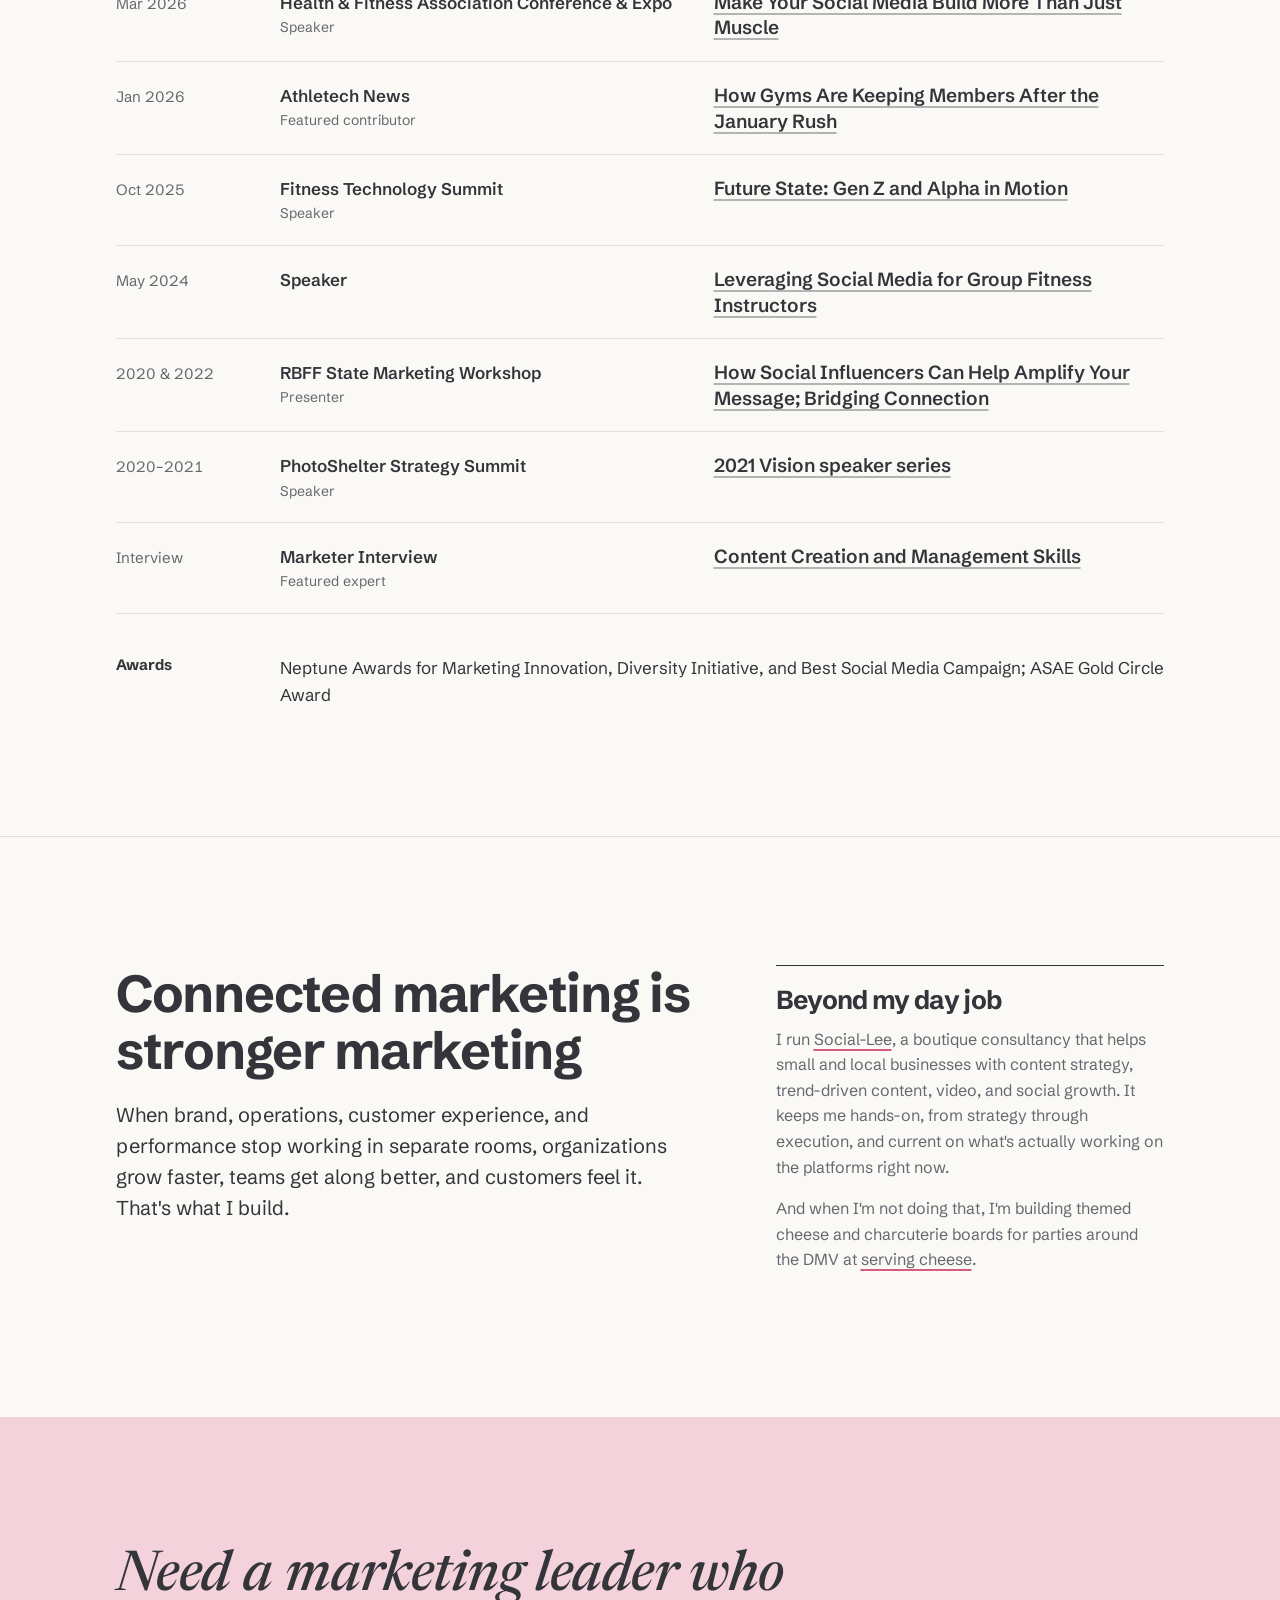
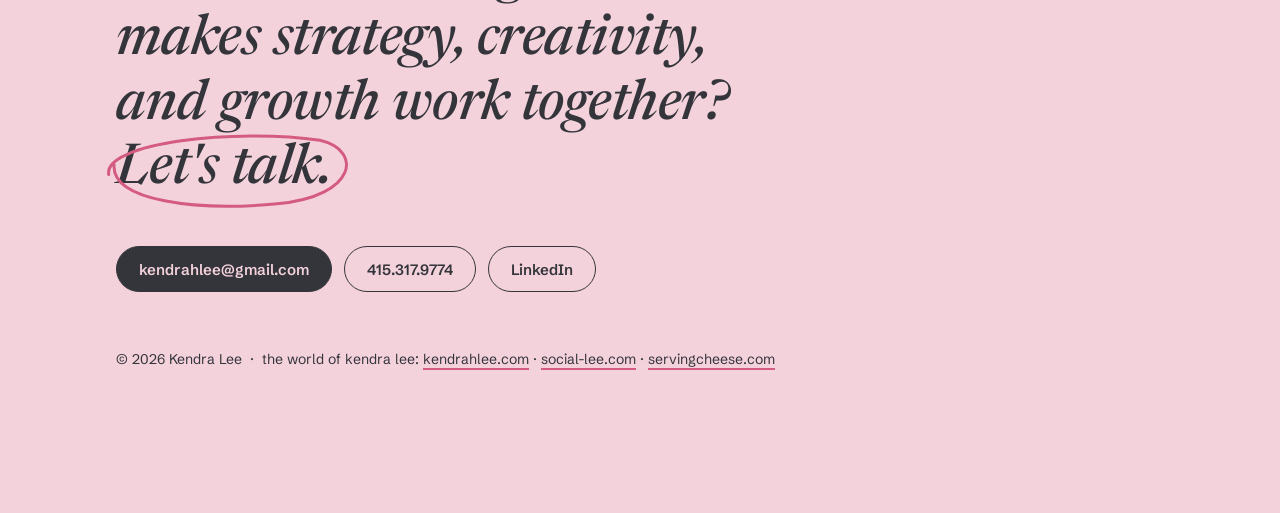
==== commit 16bf1bc2: "Footer: links to all three sites Co-Authored-By: Claude Opus 5.5 <noreply@anthropic.com> Claude-Sess" ====
--- a/index.html
+++ b/index.html
@@ -491,7 +491,7 @@
       <a class="btn" href="tel:+14153179774">415.317.9774</a>
       <a class="btn" href="https://linkedin.com/in/kendrahlee" target="_blank" rel="noopener">LinkedIn</a>
     </div>
-    <p class="footnote">&copy; 2026 Kendra Lee</p>
+    <p class="footnote">&copy; 2026 Kendra Lee &nbsp;·&nbsp; the world of kendra lee: <a href="https://www.kendrahlee.com/">kendrahlee.com</a> · <a href="https://social-lee.com" target="_blank" rel="noopener">social-lee.com</a> · <a href="https://servingcheese.com" target="_blank" rel="noopener">servingcheese.com</a></p>
   </div>
 </footer>
 
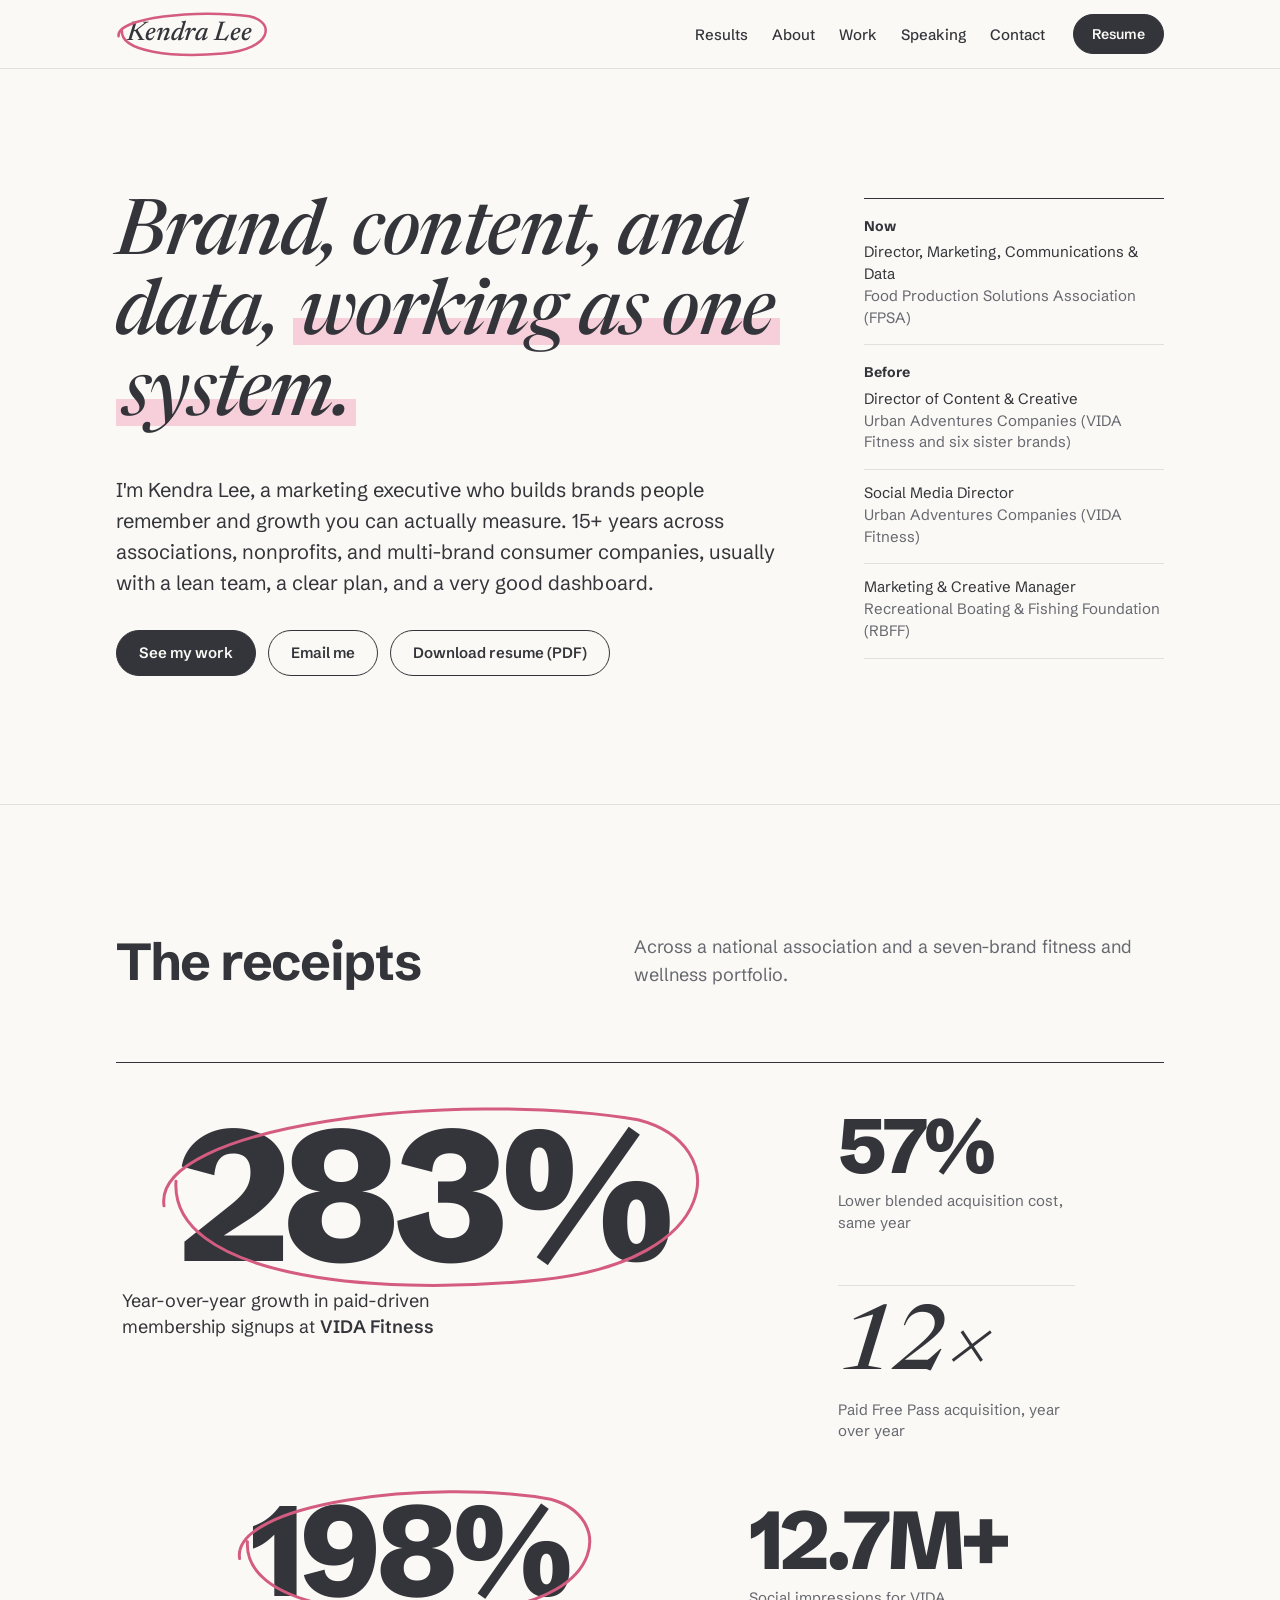
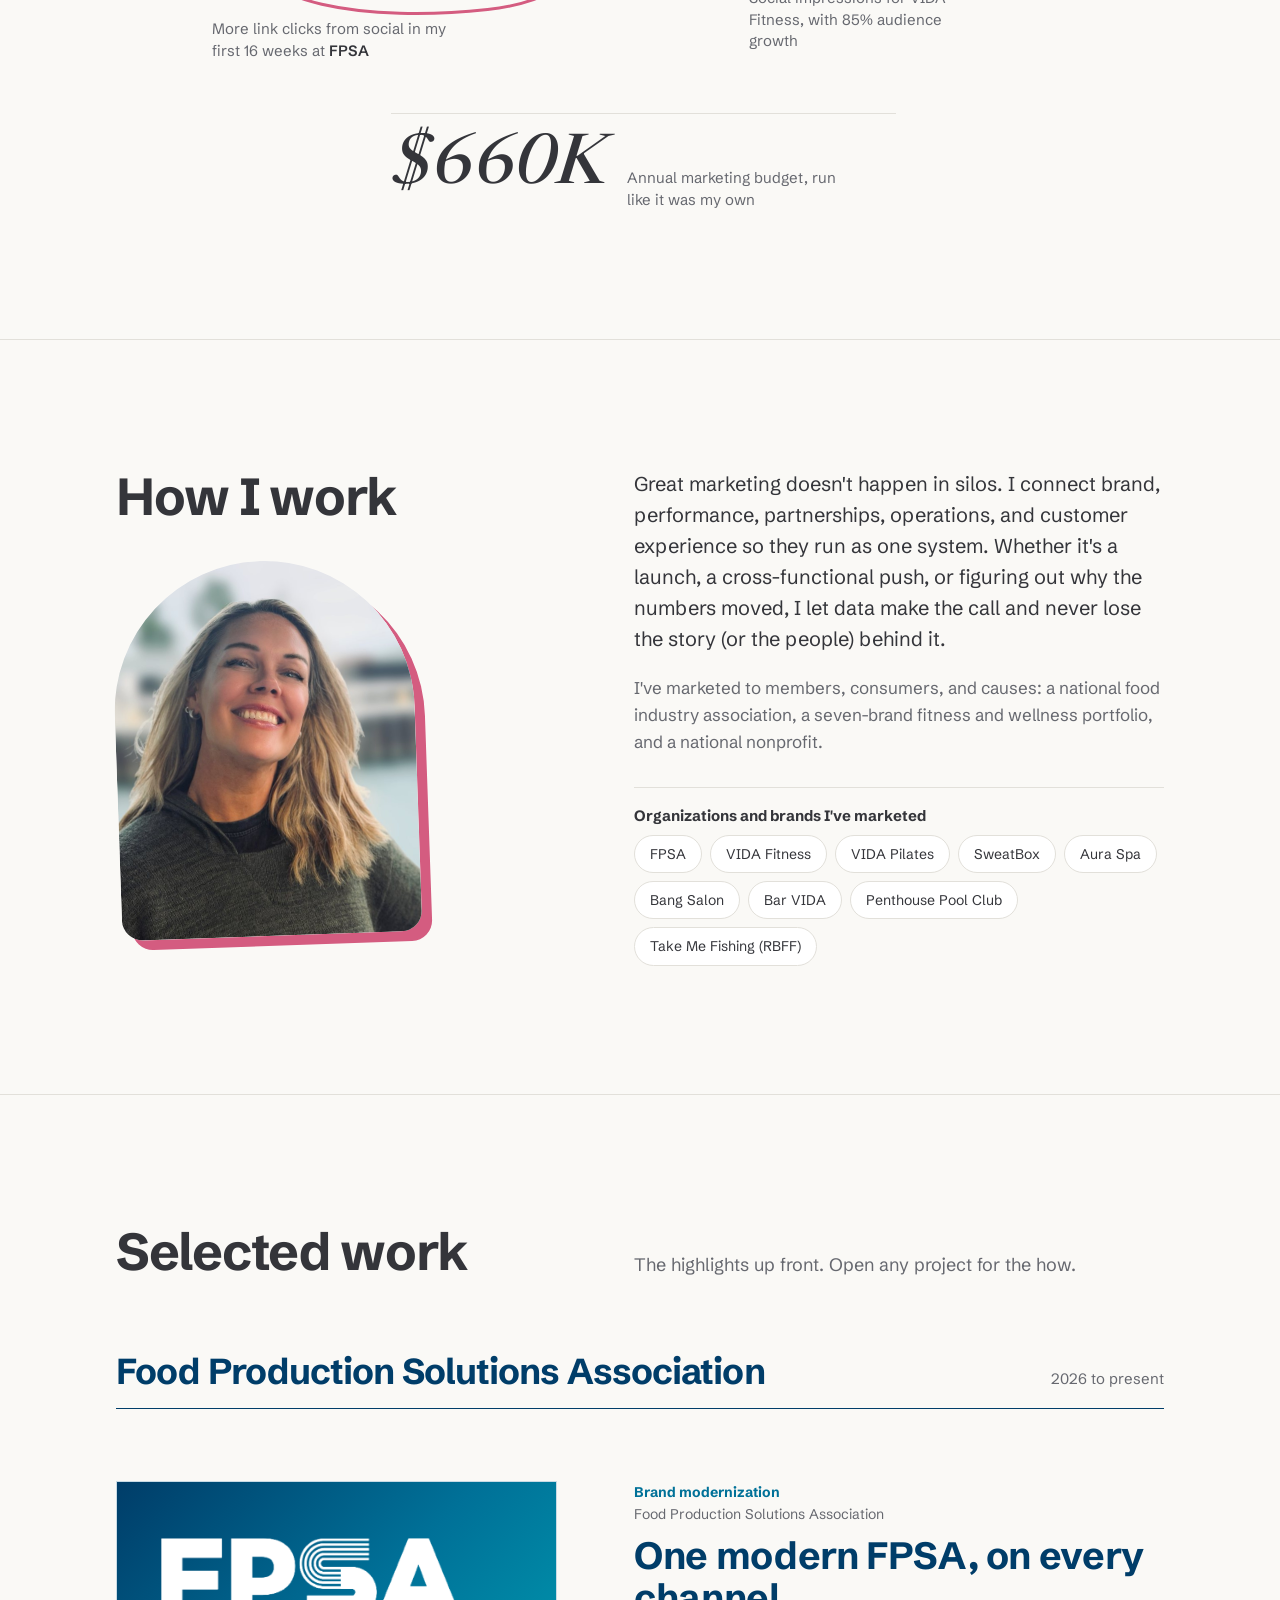
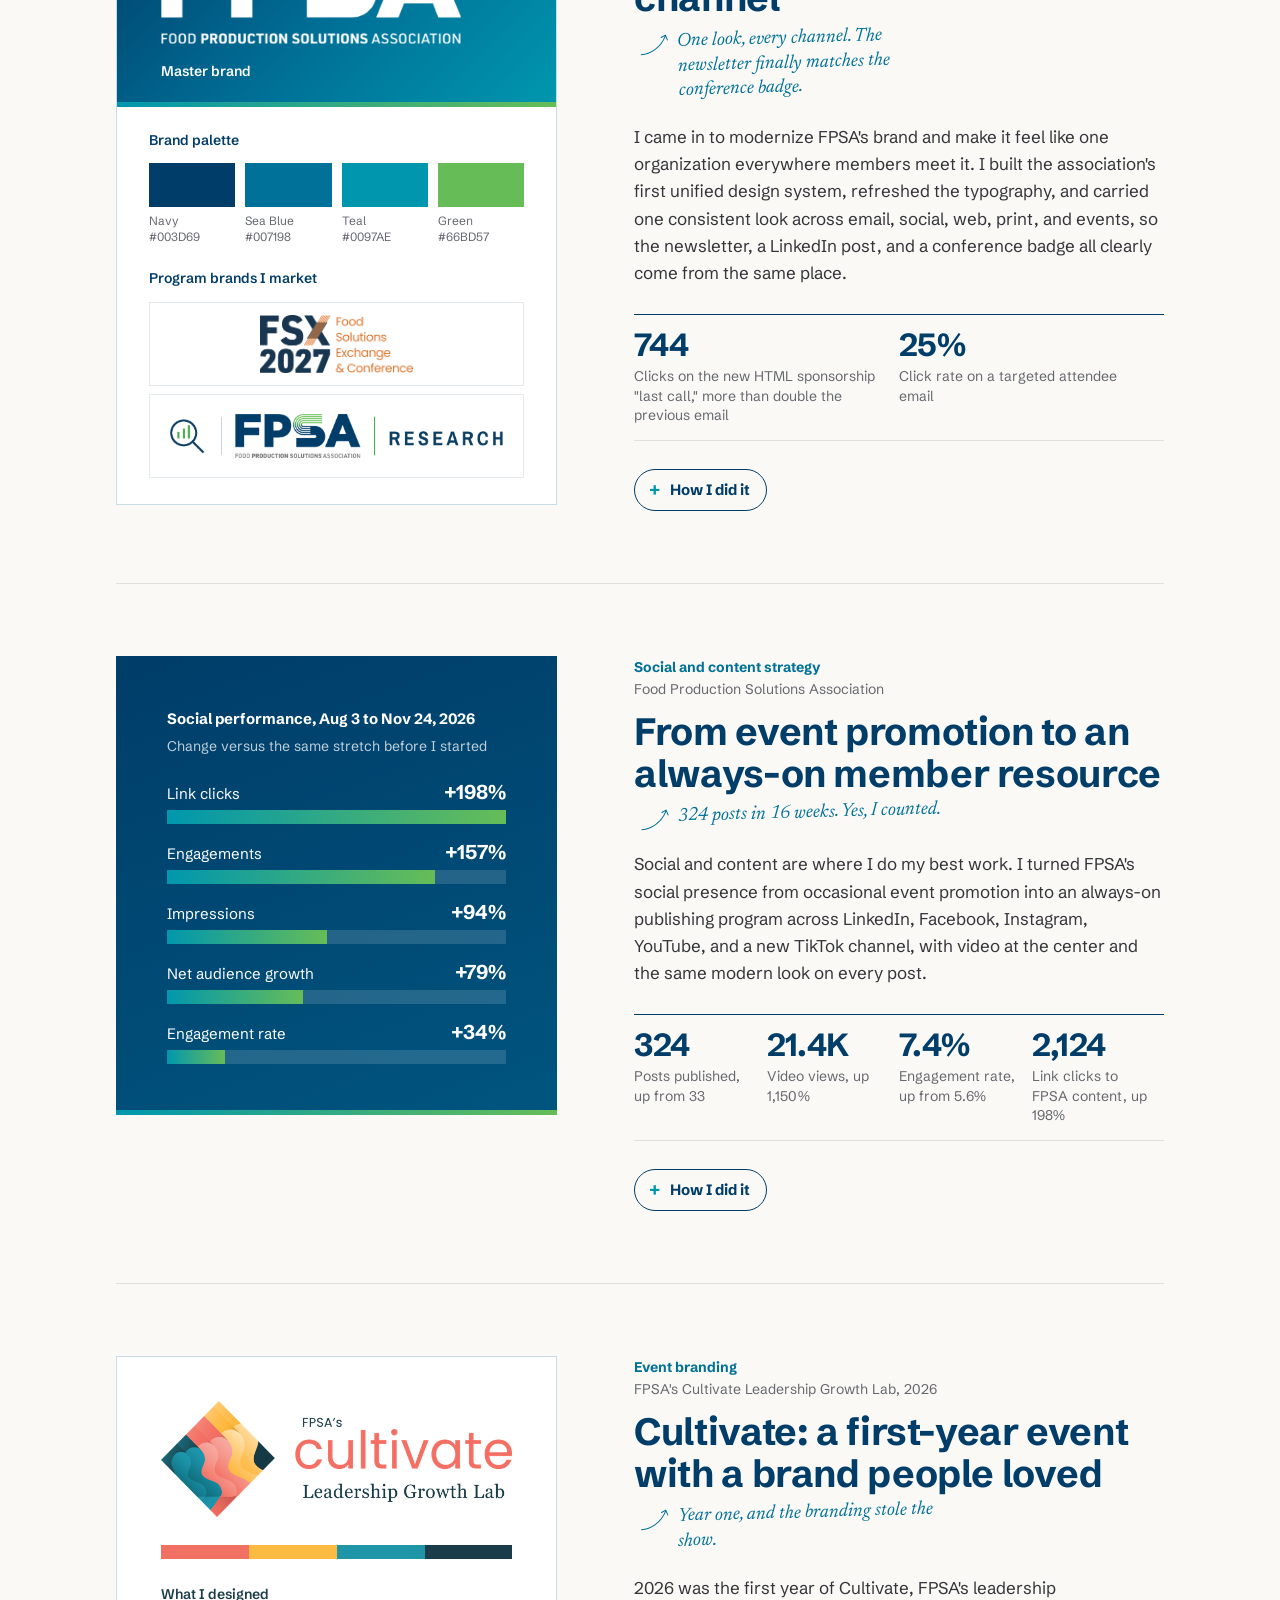
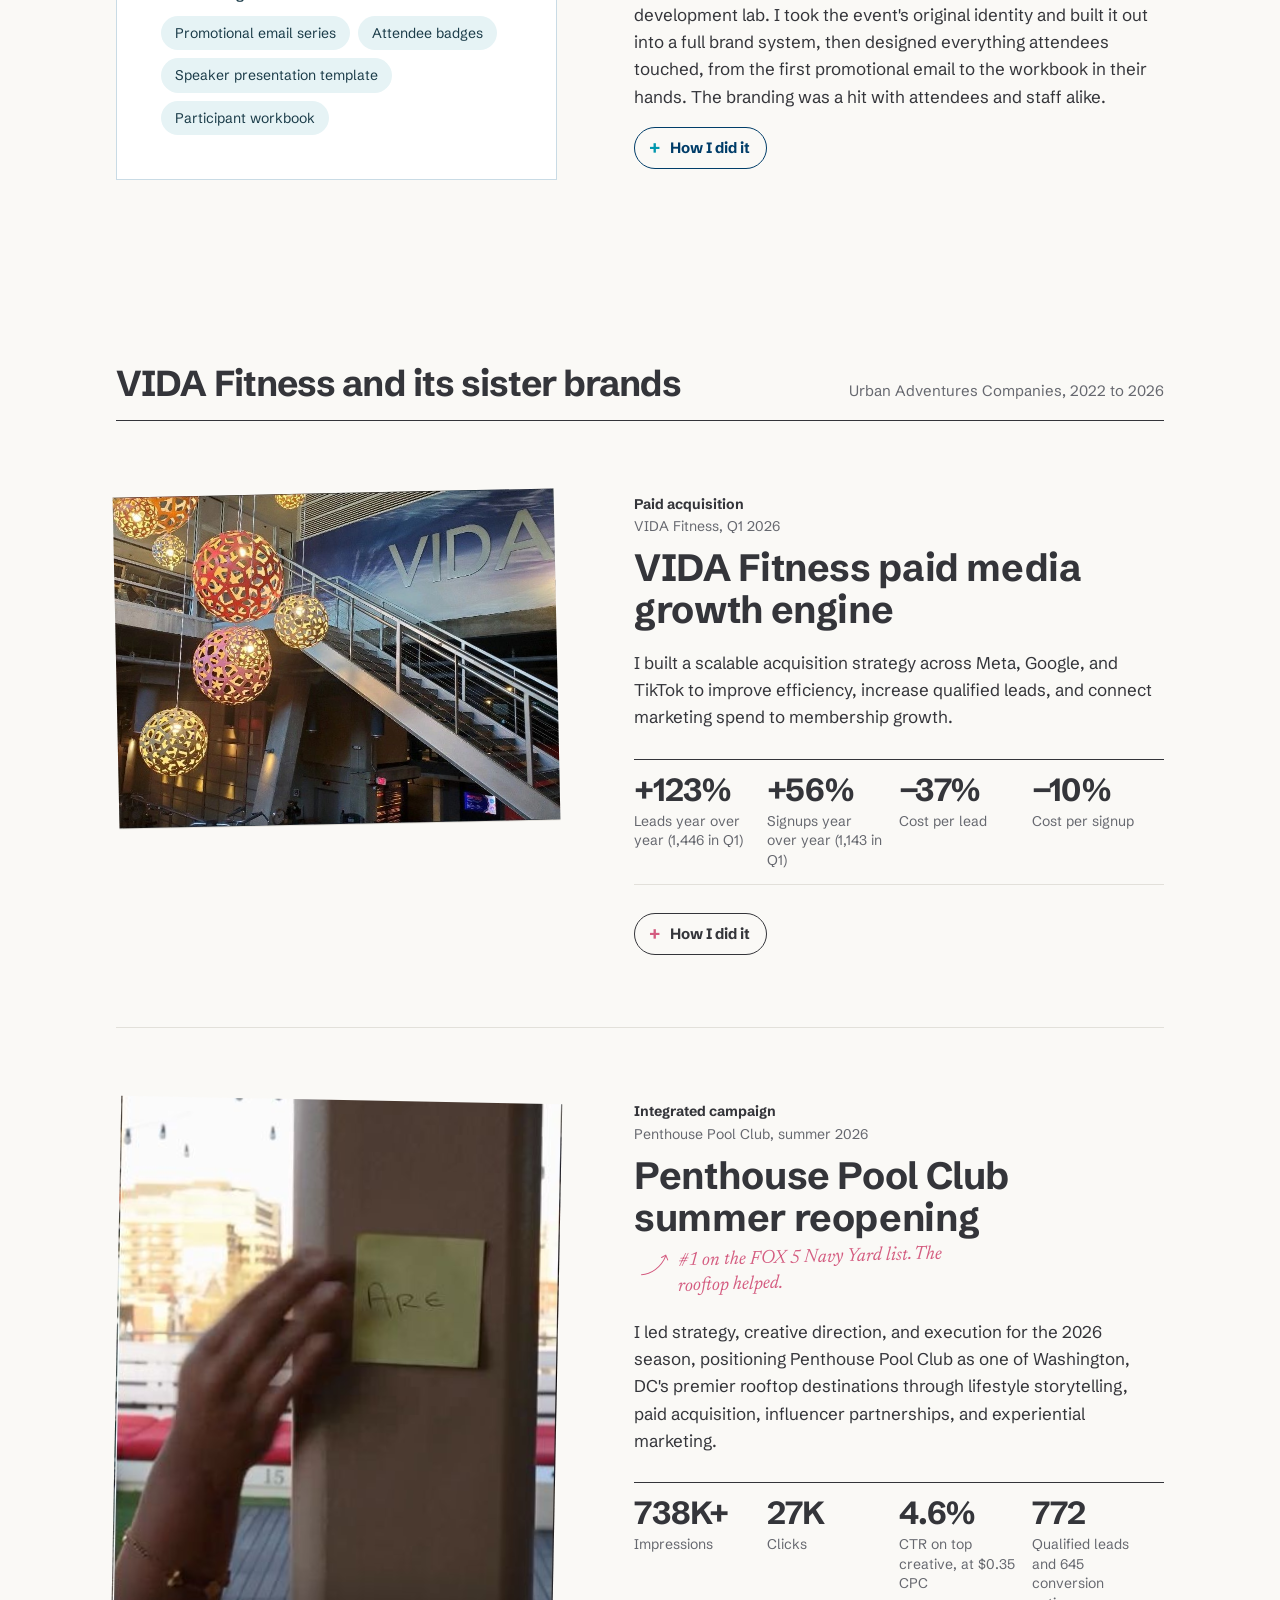
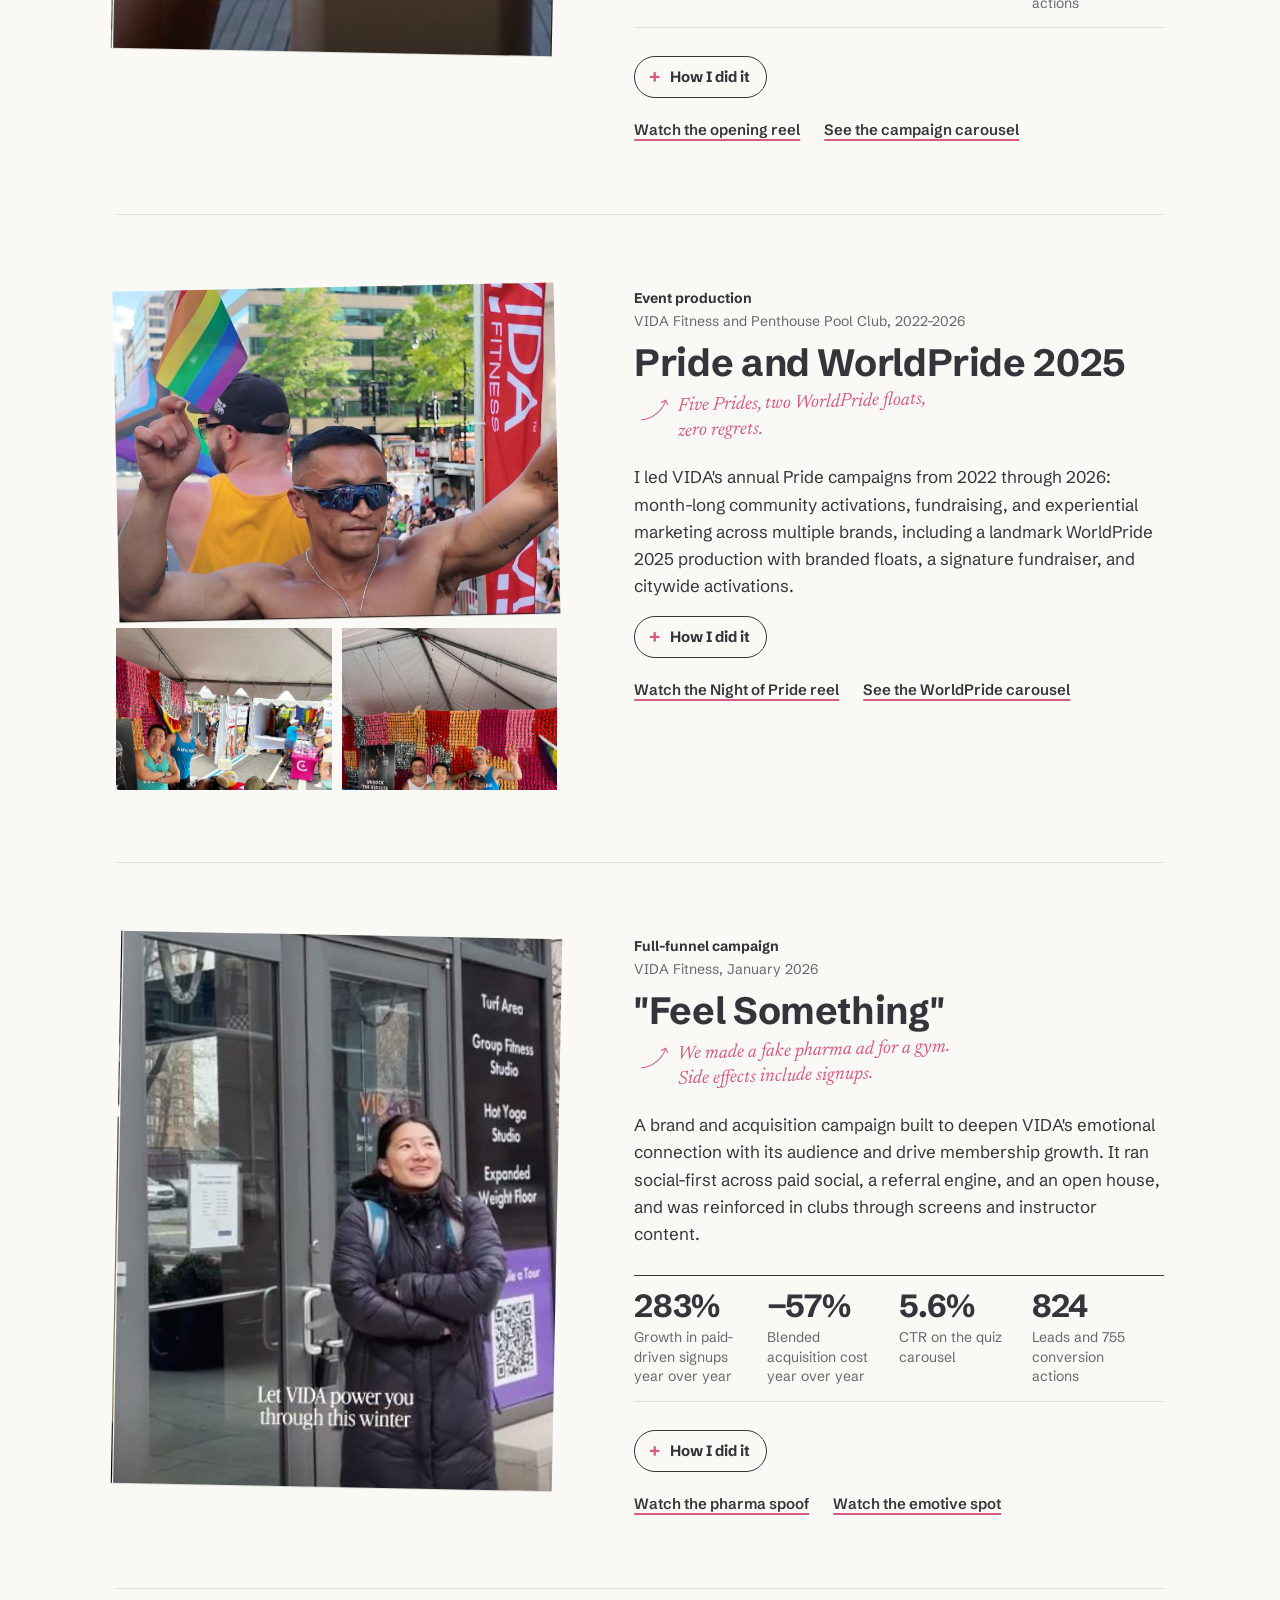
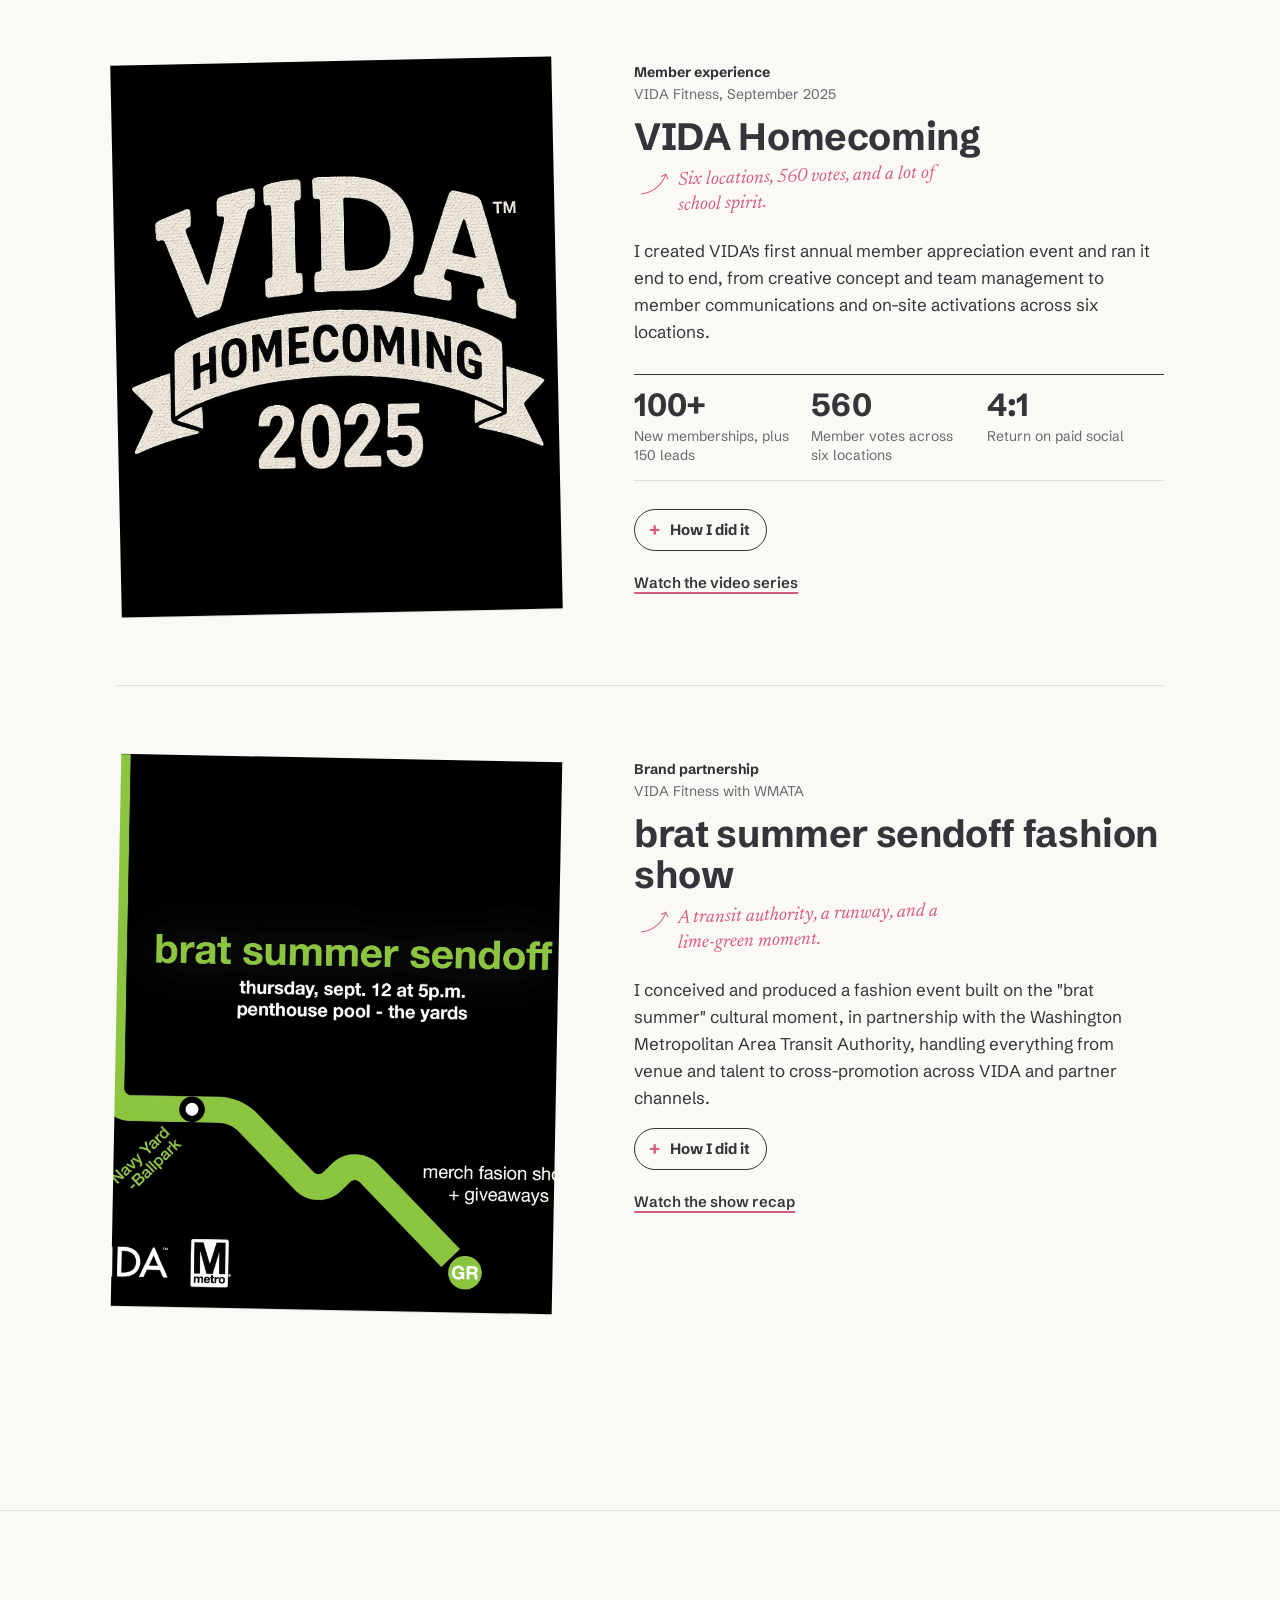
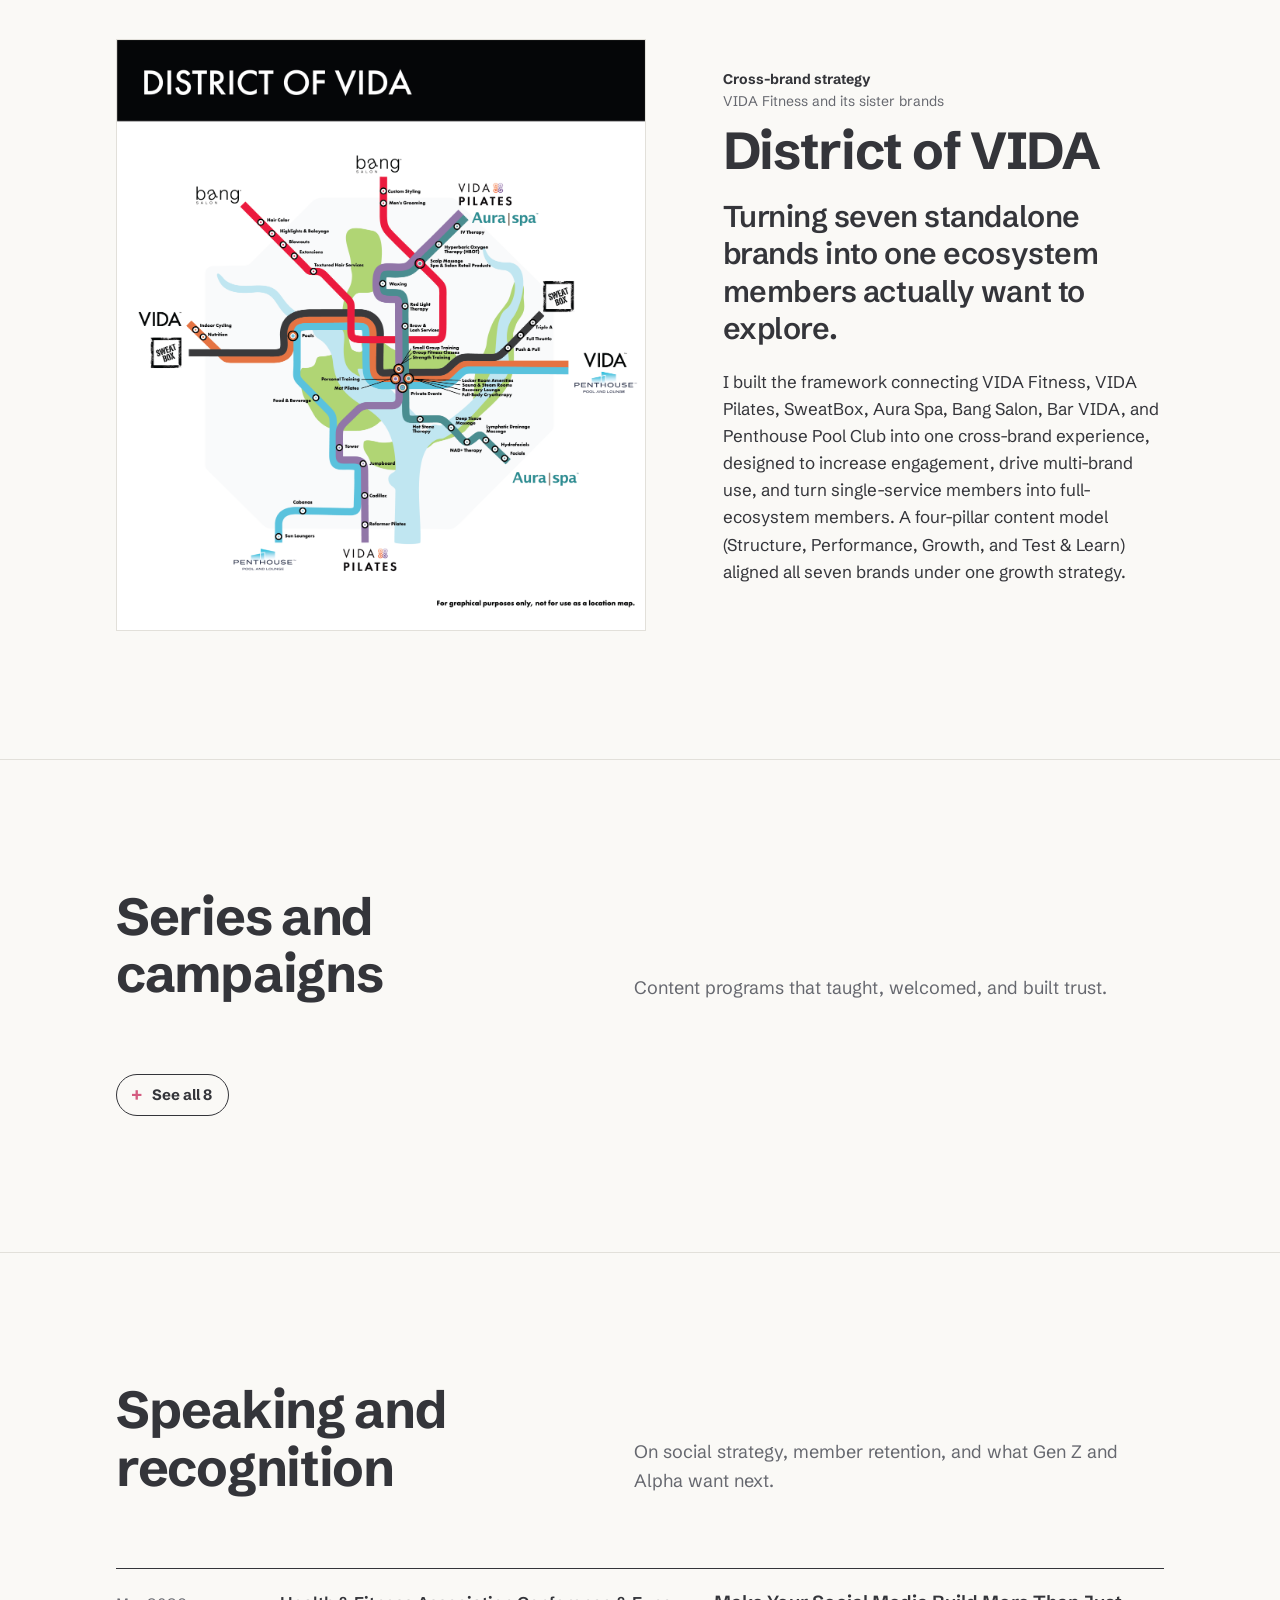
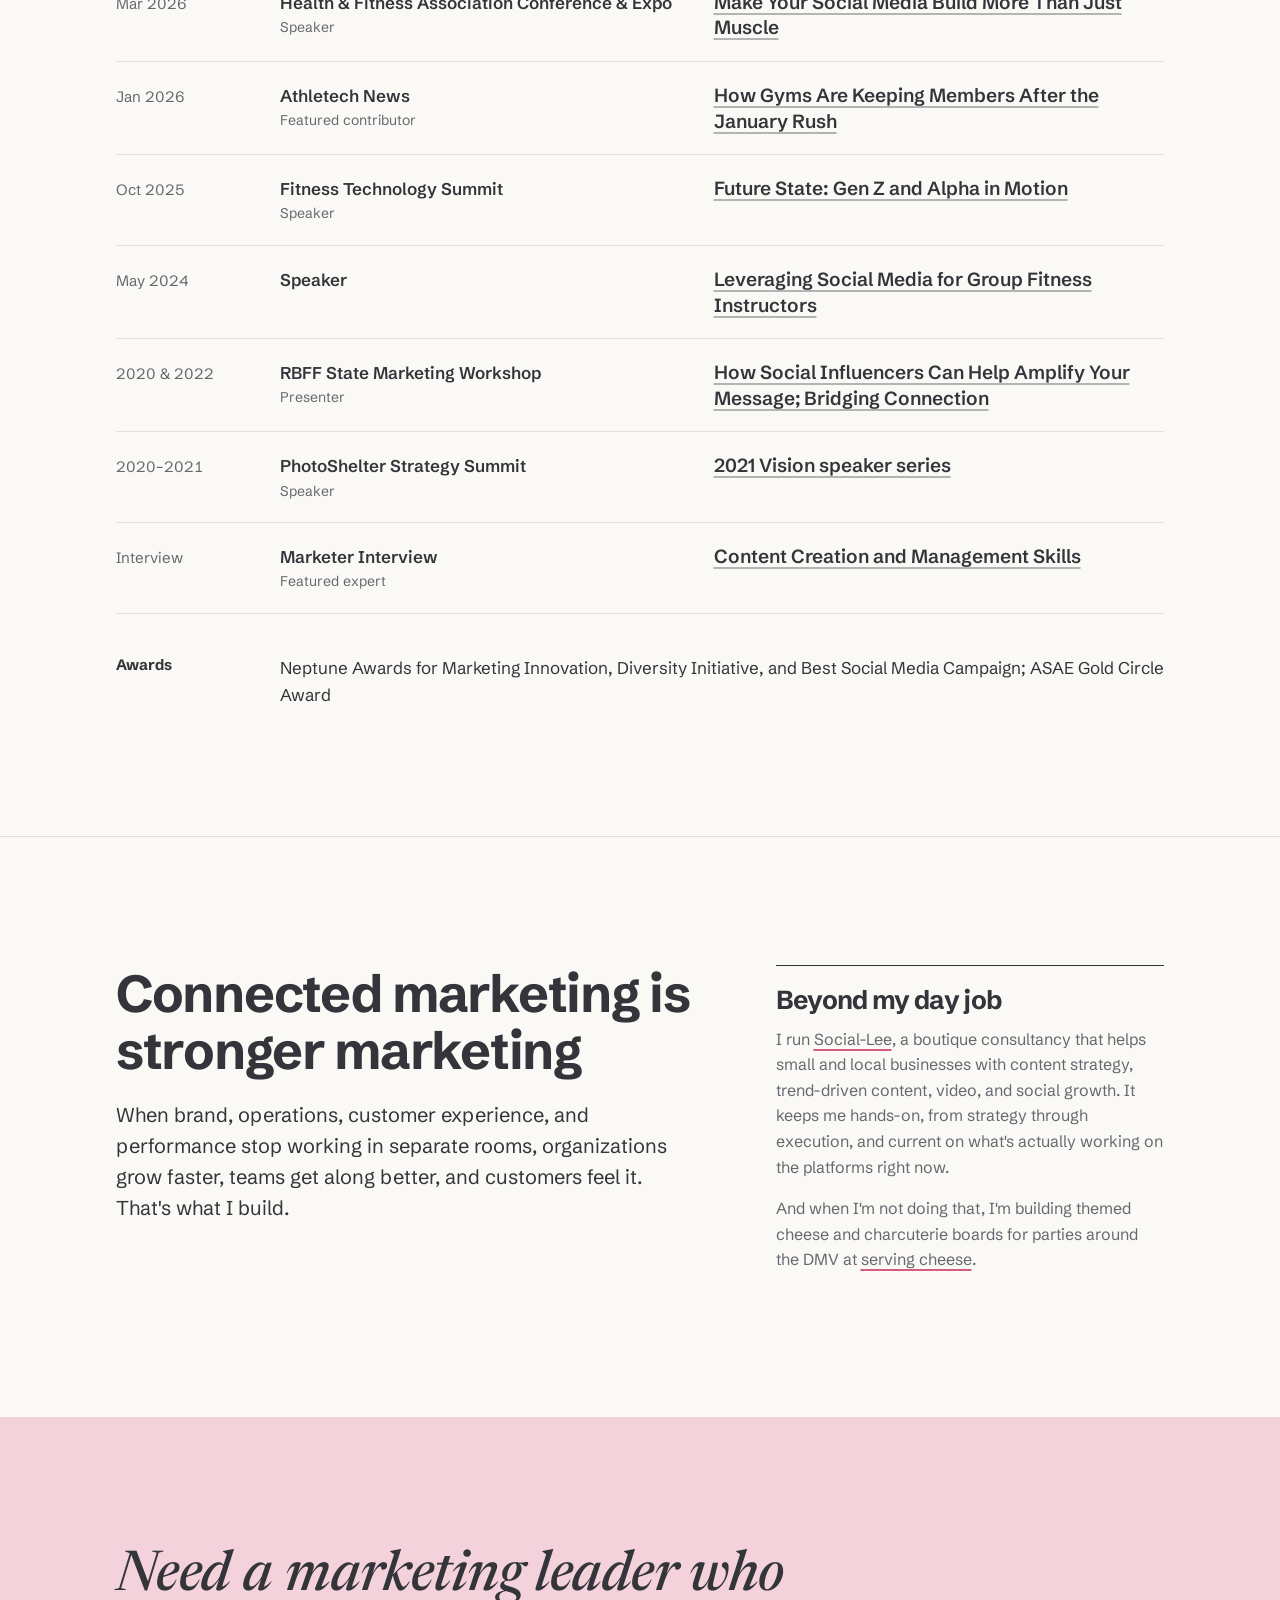
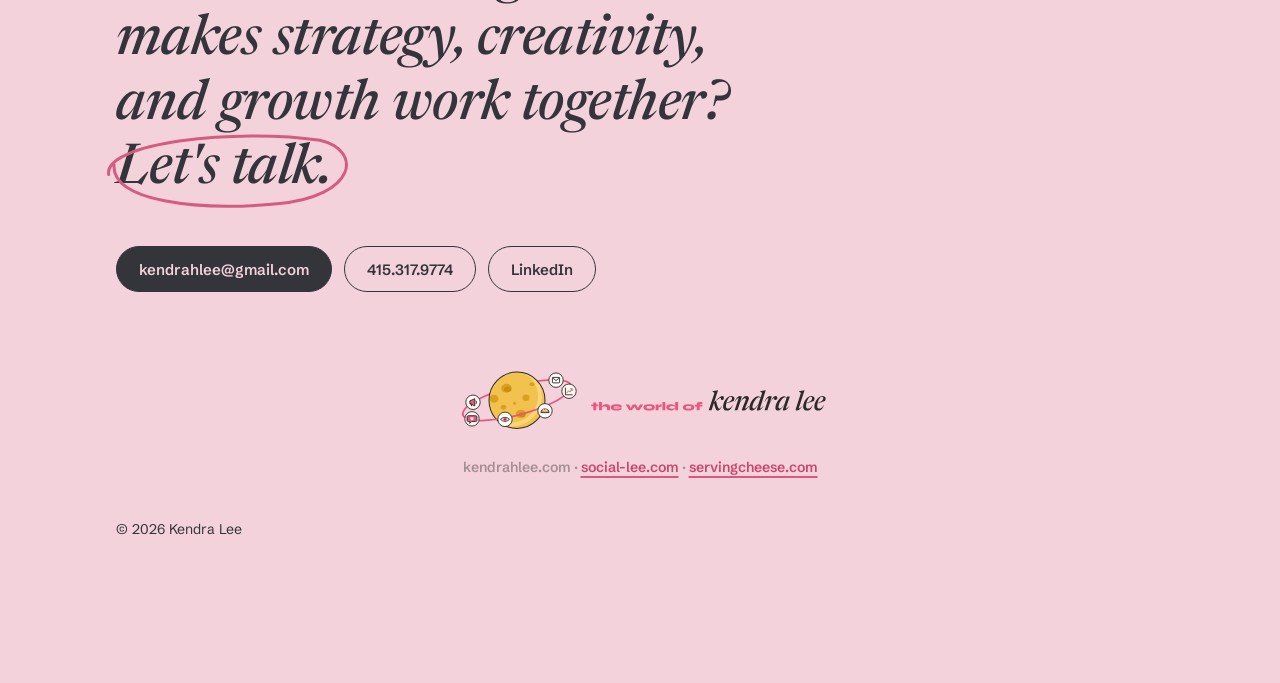
==== commit 24df8c38: "Add the world of kendra lee footer logo and new headshot Co-Authored-By: Claude Opus 5.5 <noreply@an" ====
--- a/index.html
+++ b/index.html
@@ -90,7 +90,10 @@
   <!-- ABOUT -->
   <section class="section" id="about" aria-labelledby="about-title">
     <div class="wrap about">
-      <h2 id="about-title">How I work</h2>
+      <div class="about-side">
+        <h2 id="about-title">How I work</h2>
+        <img class="headshot" src="images/kendra-lee-headshot.jpg" alt="Kendra Lee smiling outdoors by the water" width="720" height="900" loading="lazy">
+      </div>
       <div class="about-copy">
         <p>Great marketing doesn't happen in silos. I connect brand, performance, partnerships, operations, and customer experience so they run as one system. Whether it's a launch, a cross-functional push, or figuring out why the numbers moved, I let data make the call and never lose the story (or the people) behind it.</p>
         <p class="muted">I've marketed to members, consumers, and causes: a national food industry association, a seven-brand fitness and wellness portfolio, and a national nonprofit.</p>
@@ -491,7 +494,11 @@
       <a class="btn" href="tel:+14153179774">415.317.9774</a>
       <a class="btn" href="https://linkedin.com/in/kendrahlee" target="_blank" rel="noopener">LinkedIn</a>
     </div>
-    <p class="footnote">&copy; 2026 Kendra Lee &nbsp;·&nbsp; the world of kendra lee: <a href="https://www.kendrahlee.com/">kendrahlee.com</a> · <a href="https://social-lee.com" target="_blank" rel="noopener">social-lee.com</a> · <a href="https://servingcheese.com" target="_blank" rel="noopener">servingcheese.com</a></p>
+    <div class="wokl">
+      <img src="images/world/world-of-kendra-lee-light.svg" alt="the world of kendra lee" width="375" height="88" loading="lazy">
+      <p class="wokl-links"><span aria-current="page">kendrahlee.com</span> · <a href="https://social-lee.com" target="_blank" rel="noopener">social-lee.com</a> · <a href="https://servingcheese.com" target="_blank" rel="noopener">servingcheese.com</a></p>
+    </div>
+    <p class="footnote">&copy; 2026 Kendra Lee</p>
   </div>
 </footer>
 
--- a/styles.css
+++ b/styles.css
@@ -327,3 +327,12 @@
 
 /* keep result circles on screen */
 .result-num .circled { margin-left: 0; }
+
+/* the world of kendra lee footer */
+.wokl { display: flex; flex-direction: column; align-items: center; gap: 12px; margin-top: 64px; text-align: center; }
+.wokl img { display: block; width: 375px; max-width: 90vw; height: auto; }
+.wokl-links { margin: 0; font-size: 14px; font-weight: 600; color: rgba(43,43,43,.4); }
+.wokl-links a { color: #c9466c; text-underline-offset: 4px; }
+.wokl + .footnote { margin-top: 40px; }
+.about-side .headshot { display: block; width: 100%; max-width: 300px; height: auto; margin-top: 36px; border-radius: 160px 160px 22px 22px; transform: rotate(-2deg); box-shadow: 10px 10px 0 var(--rose, #e8577e); }
+@media (max-width: 900px) { .about-side .headshot { max-width: 220px; margin-top: 24px; } }
--- a/motion.css
+++ b/motion.css
@@ -80,15 +80,31 @@
 .pv main, .pv footer { overflow-x: clip; }
 
 /* FPSA panels in the portfolio's colors (FPSA's own logos and swatches stay as content) */
-.pv .fpsa-master { background: var(--ink); }
-.pv .fpsa-master::after { background: var(--rose); }
-.pv .fpsa-panel, .pv .cultivate-panel { border-color: var(--rule); }
-.pv .fpsa-swatches > p, .pv .fpsa-programs > p, .pv .cultivate-panel > p { color: var(--ink); }
-.pv .fpsa-bars { background: var(--ink); }
-.pv .fpsa-bars::after { background: var(--rose); }
-.pv .fpsa-bars .bar { background: rgba(255,255,255,.12); }
-.pv .fpsa-bars .bar i { background: linear-gradient(90deg, var(--blush), var(--rose)); }
-.pv .cultivate-pieces li { background: #fbe9ef; color: var(--ink); }
+/* FPSA section uses FPSA's own colors: navy, sea blue, teal, green. No pink. */
+#work-fpsa { --rose: #0097ae; --blush: #d6eef2; --marker: #d6eef2; }
+#work-fpsa .work-group-title { border-bottom-color: #003d69; }
+#work-fpsa .work-group-title h3 { color: #003d69; }
+#work-fpsa .case h4 { color: #003d69; }
+#work-fpsa .case-meta strong { color: #007198; }
+#work-fpsa .figures { border-top-color: #003d69; }
+#work-fpsa .figures dt { color: #003d69; }
+#work-fpsa .points li::before { background: #66bd57; }
+#work-fpsa .note { color: #007198; }
+#work-fpsa .note-arrow path { stroke: #007198; }
+#work-fpsa .more summary { border-color: #003d69; color: #003d69; }
+#work-fpsa .more summary::before { color: #0097ae; }
+#work-fpsa .more summary:hover { background: #003d69; color: #fff; }
+#work-fpsa .more summary:hover::before { color: #66bd57; }
+.pv .fpsa-master { background: linear-gradient(135deg, #003d69 0%, #007198 55%, #0097ae 100%); }
+.pv .fpsa-master::after { background: linear-gradient(90deg, #0097ae, #66bd57); }
+.pv .fpsa-panel, .pv .cultivate-panel { border-color: #c9dbe5; }
+.pv .fpsa-swatches > p, .pv .fpsa-programs > p { color: #003d69; }
+.pv .cultivate-panel > p { color: #1b3c49; }
+.pv .fpsa-bars { background: linear-gradient(160deg, #003d69 0%, #00557f 100%); }
+.pv .fpsa-bars::after { background: linear-gradient(90deg, #0097ae, #66bd57); }
+.pv .fpsa-bars .bar { background: rgba(255,255,255,.14); }
+.pv .fpsa-bars .bar i { background: linear-gradient(90deg, #0097ae, #66bd57); }
+.pv .cultivate-pieces li { background: #e6f3f5; color: #1b3c49; }
 
 /* Collapsible "How I did it" */
 .more { margin-top: 6px; }
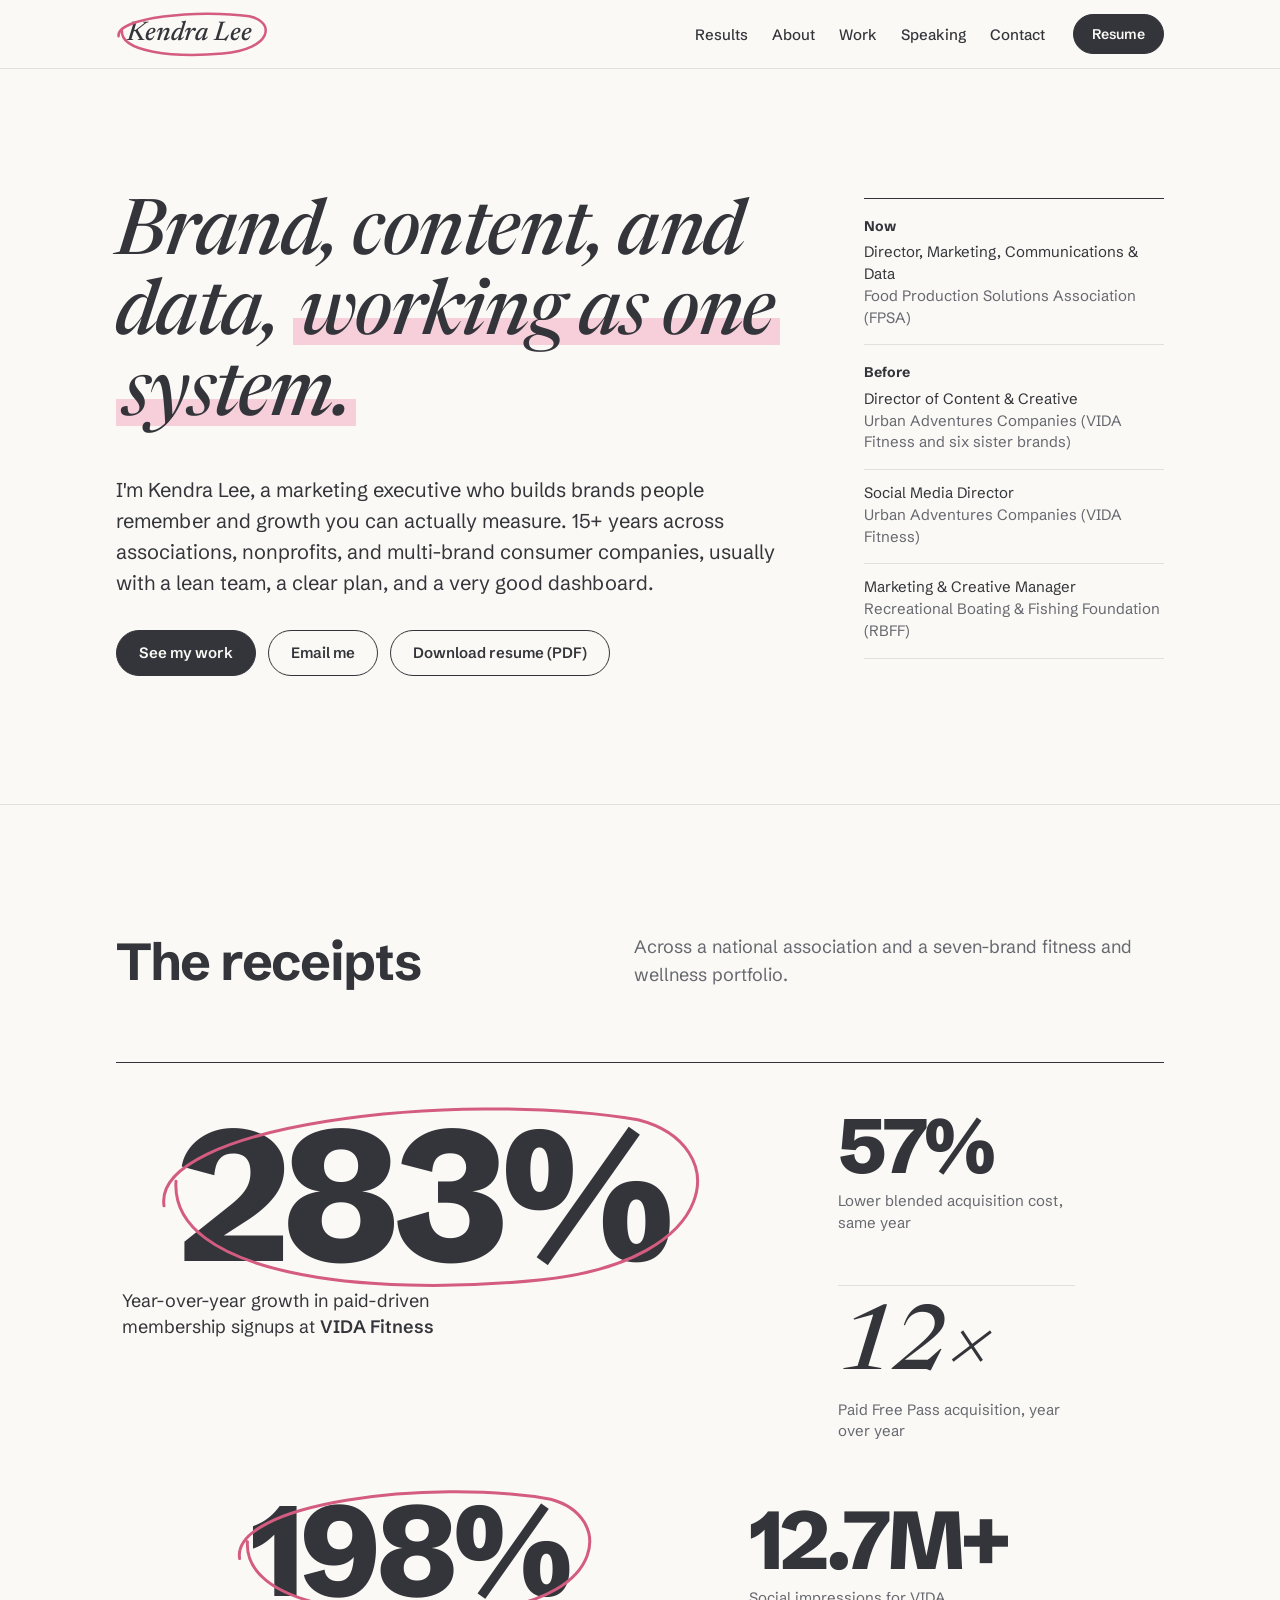
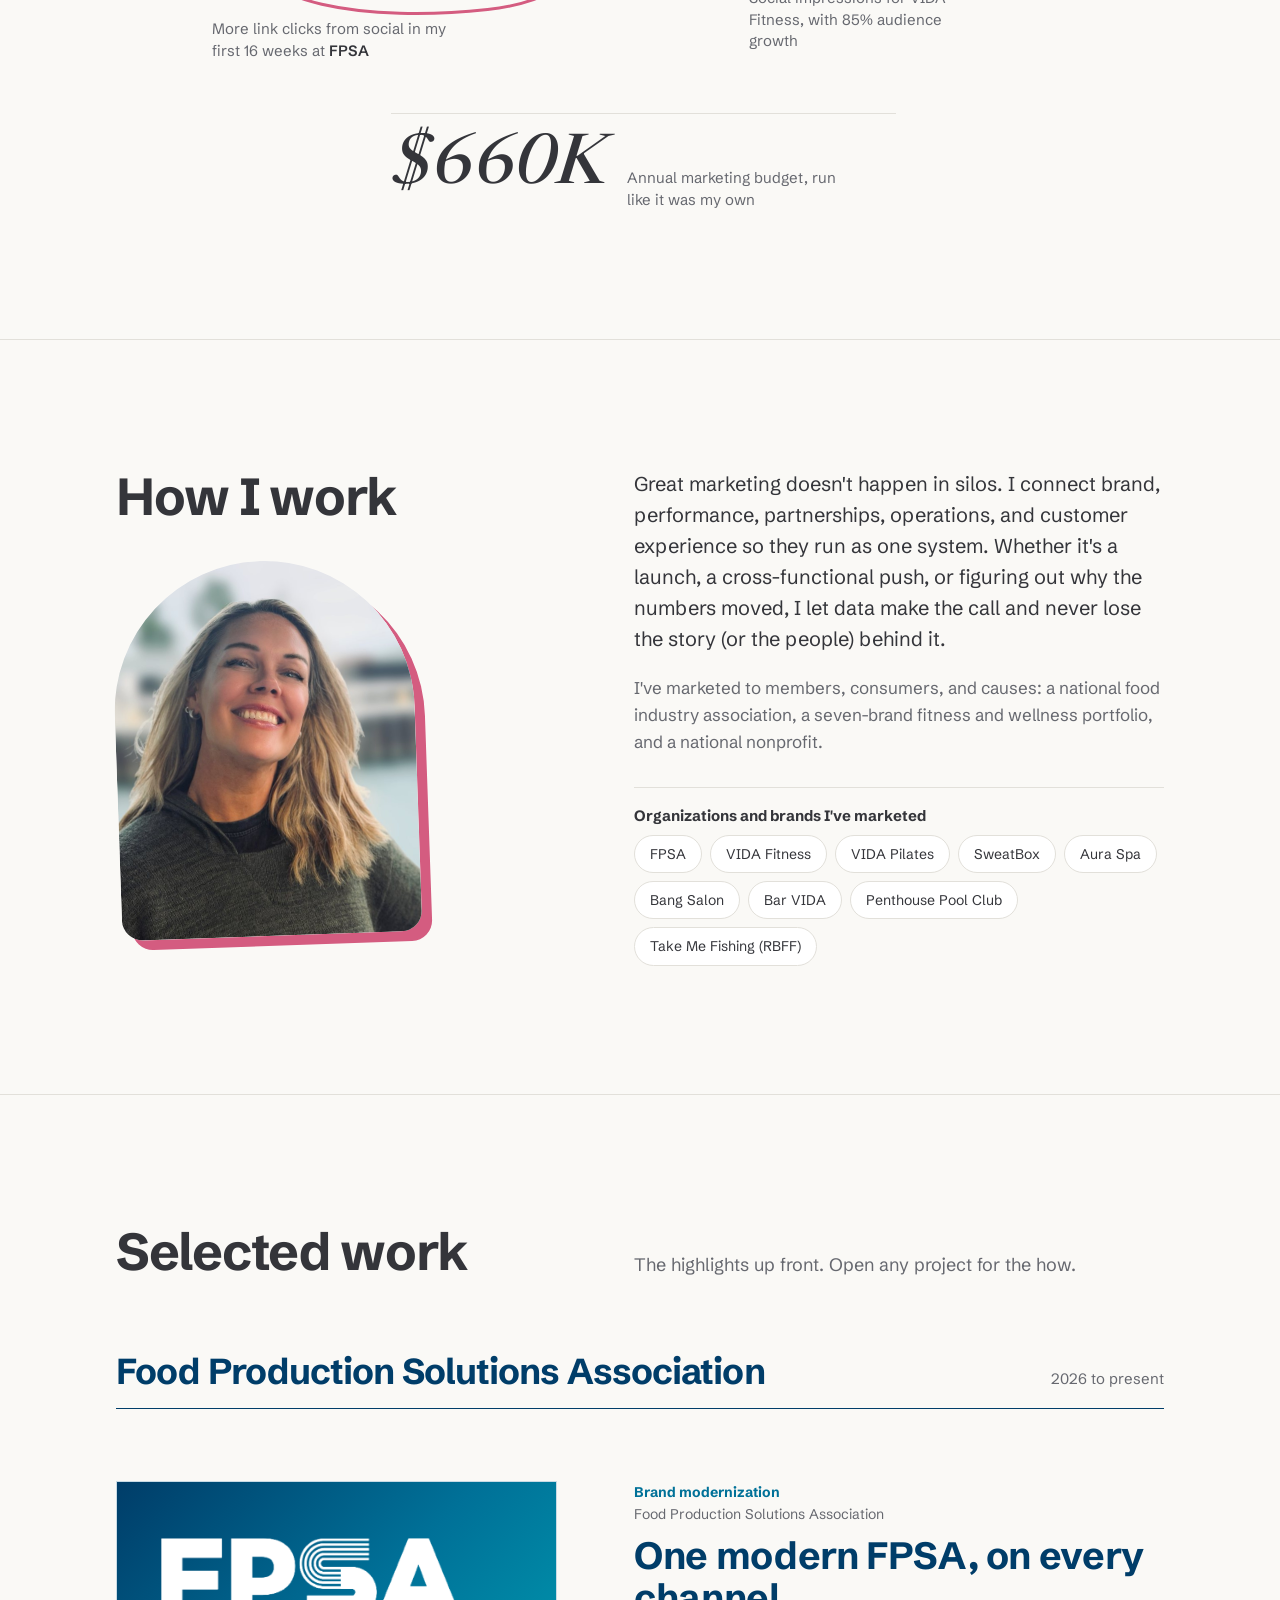
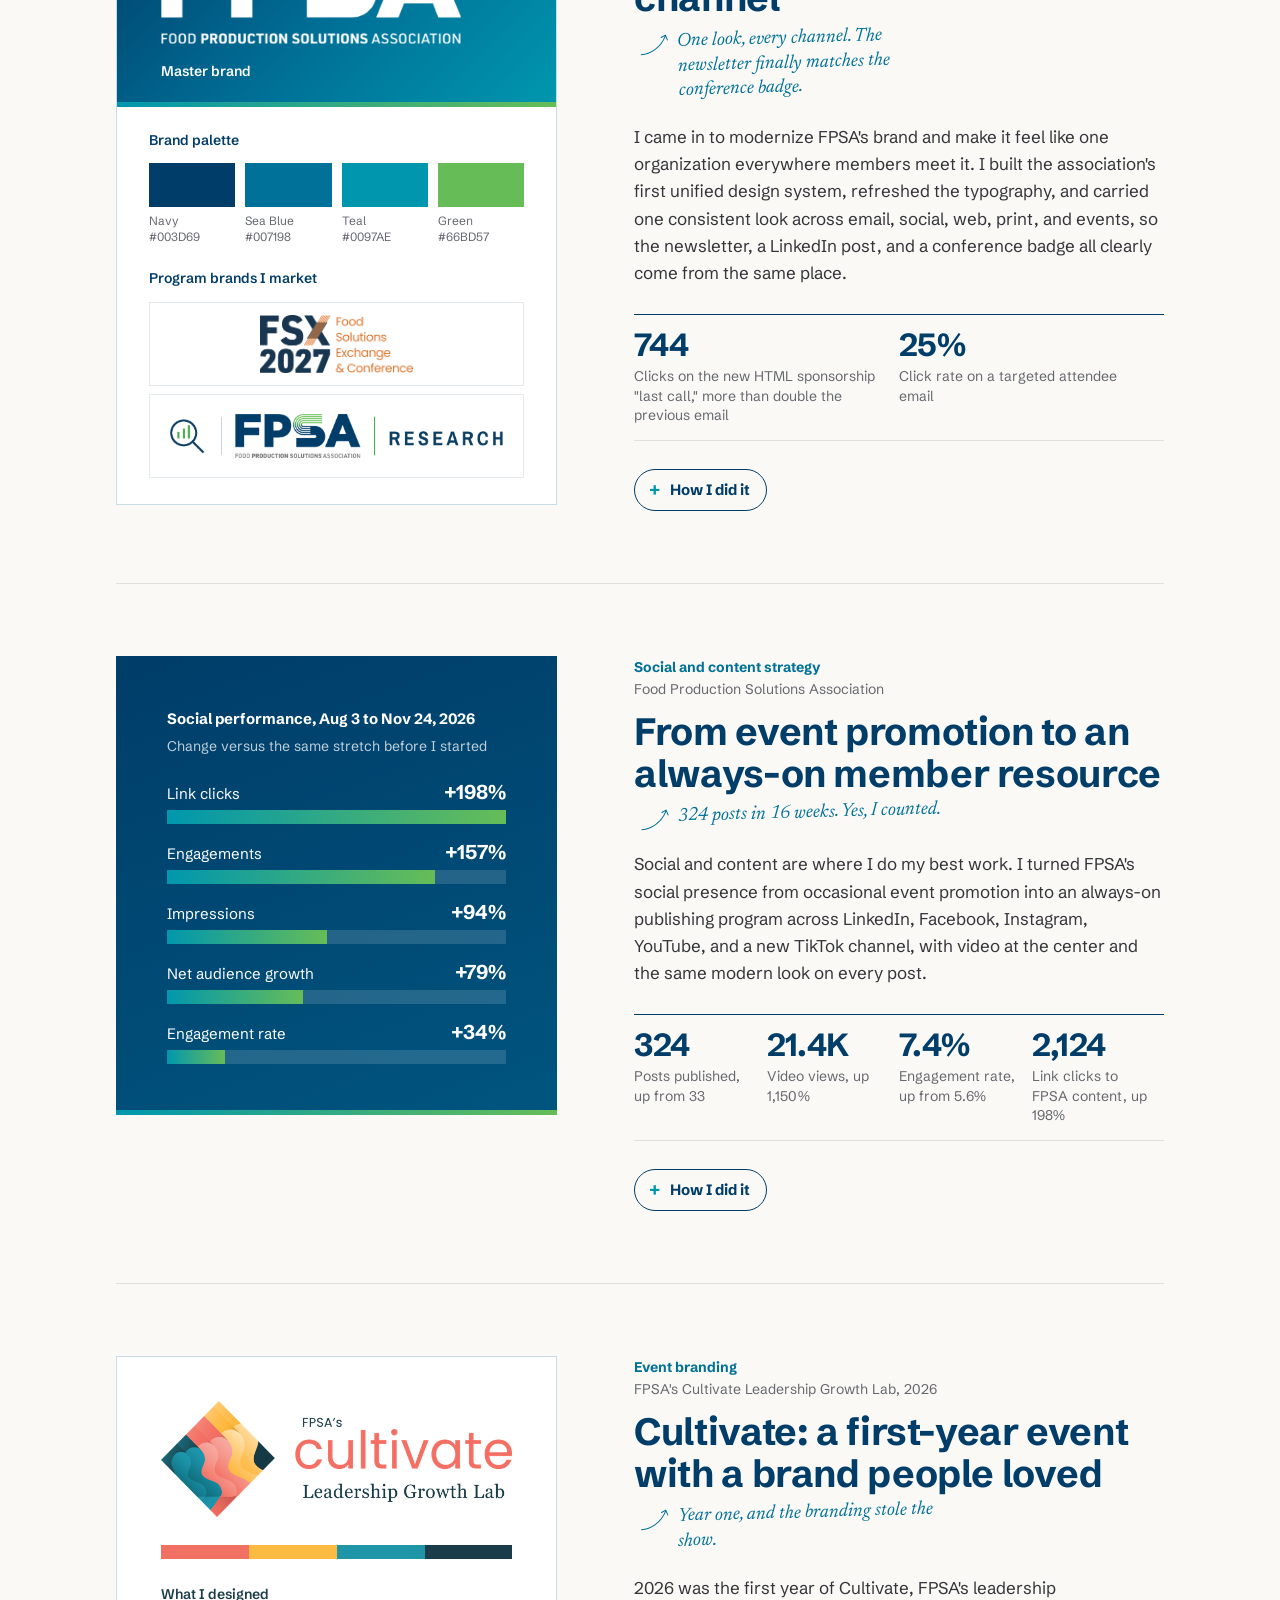
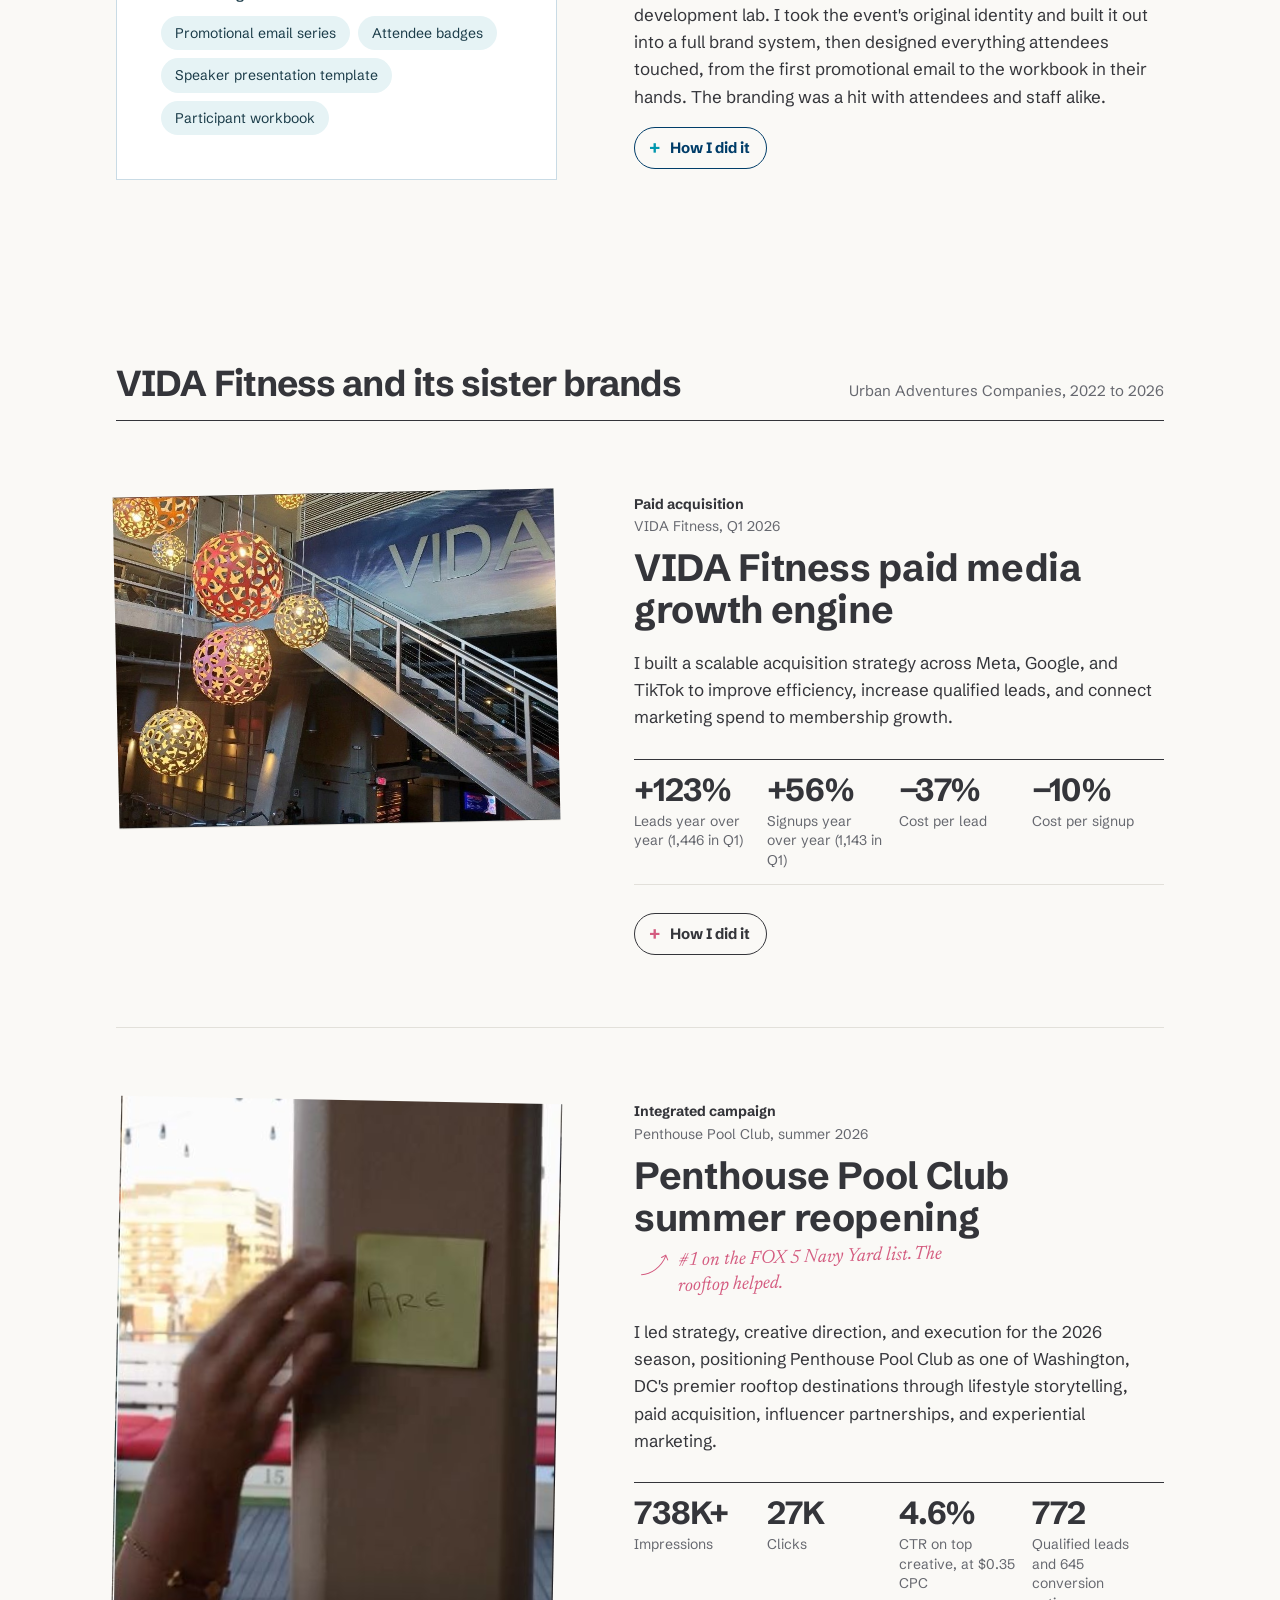
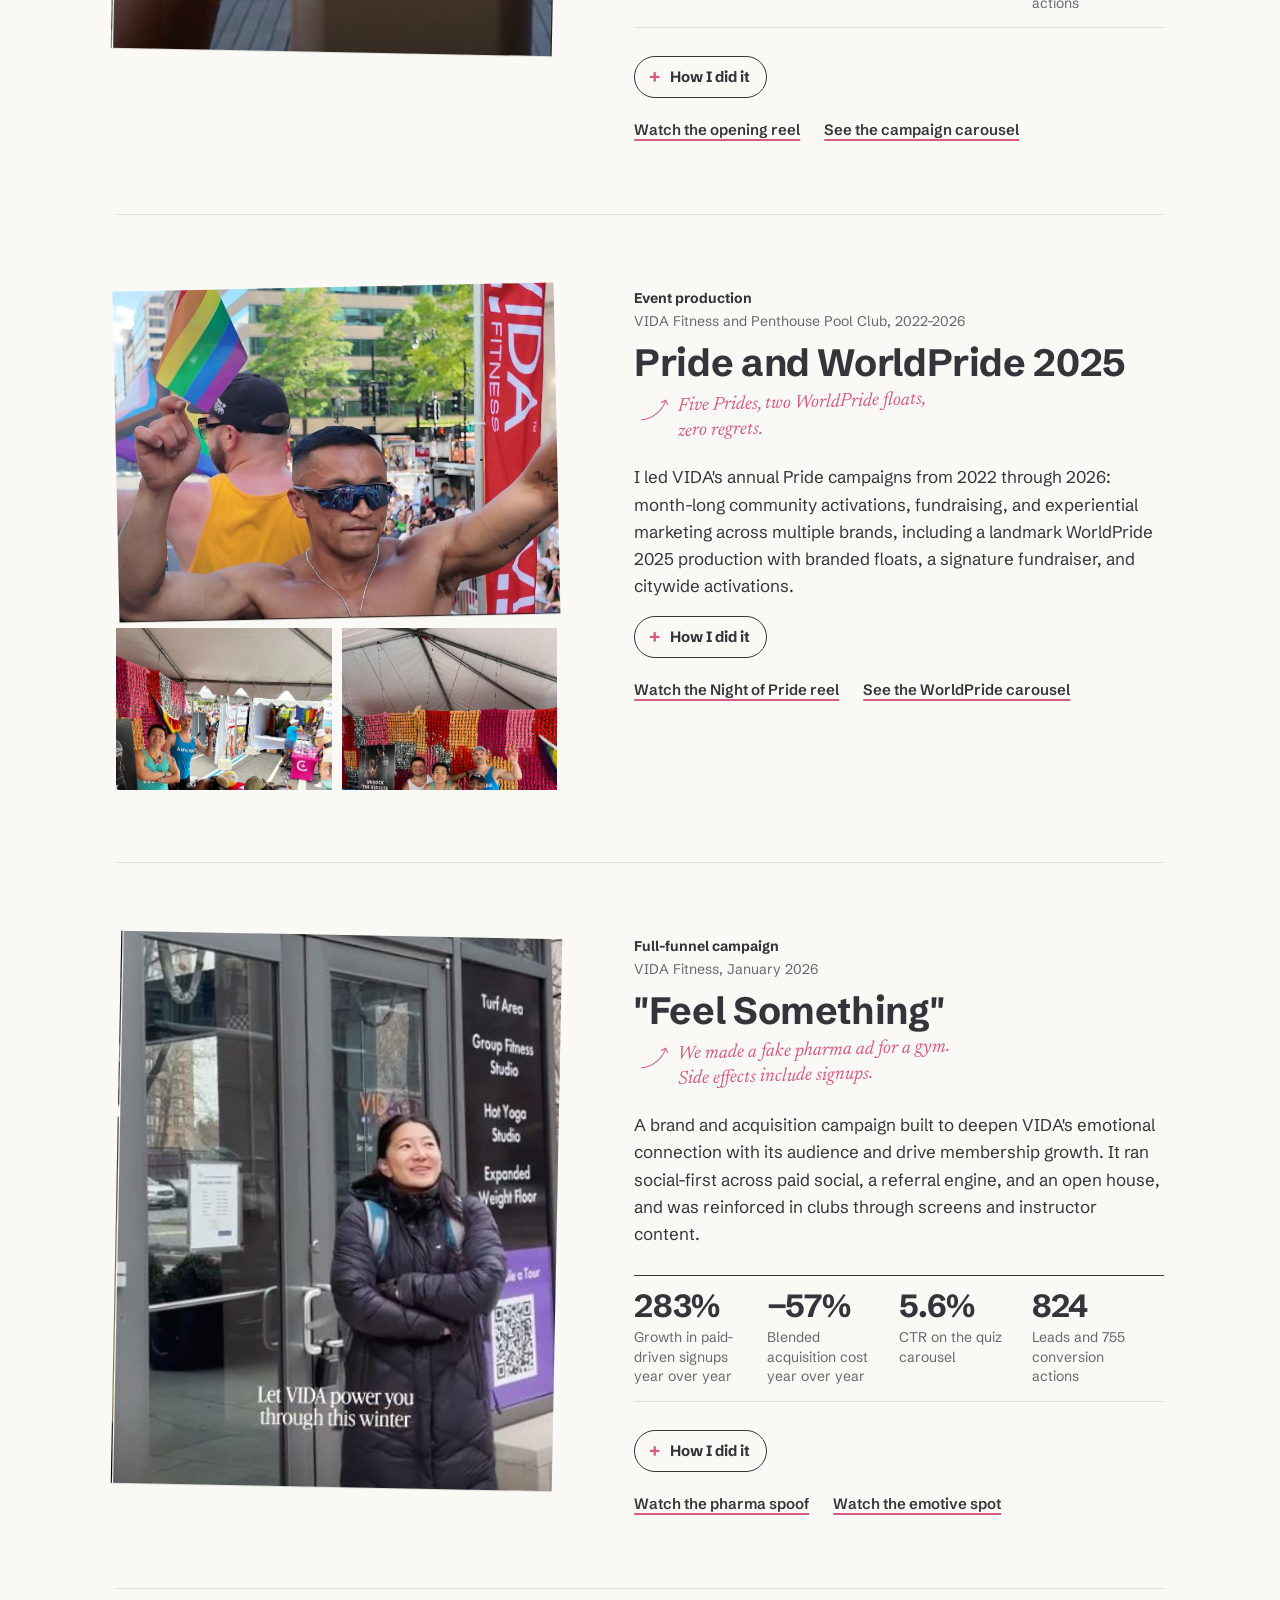
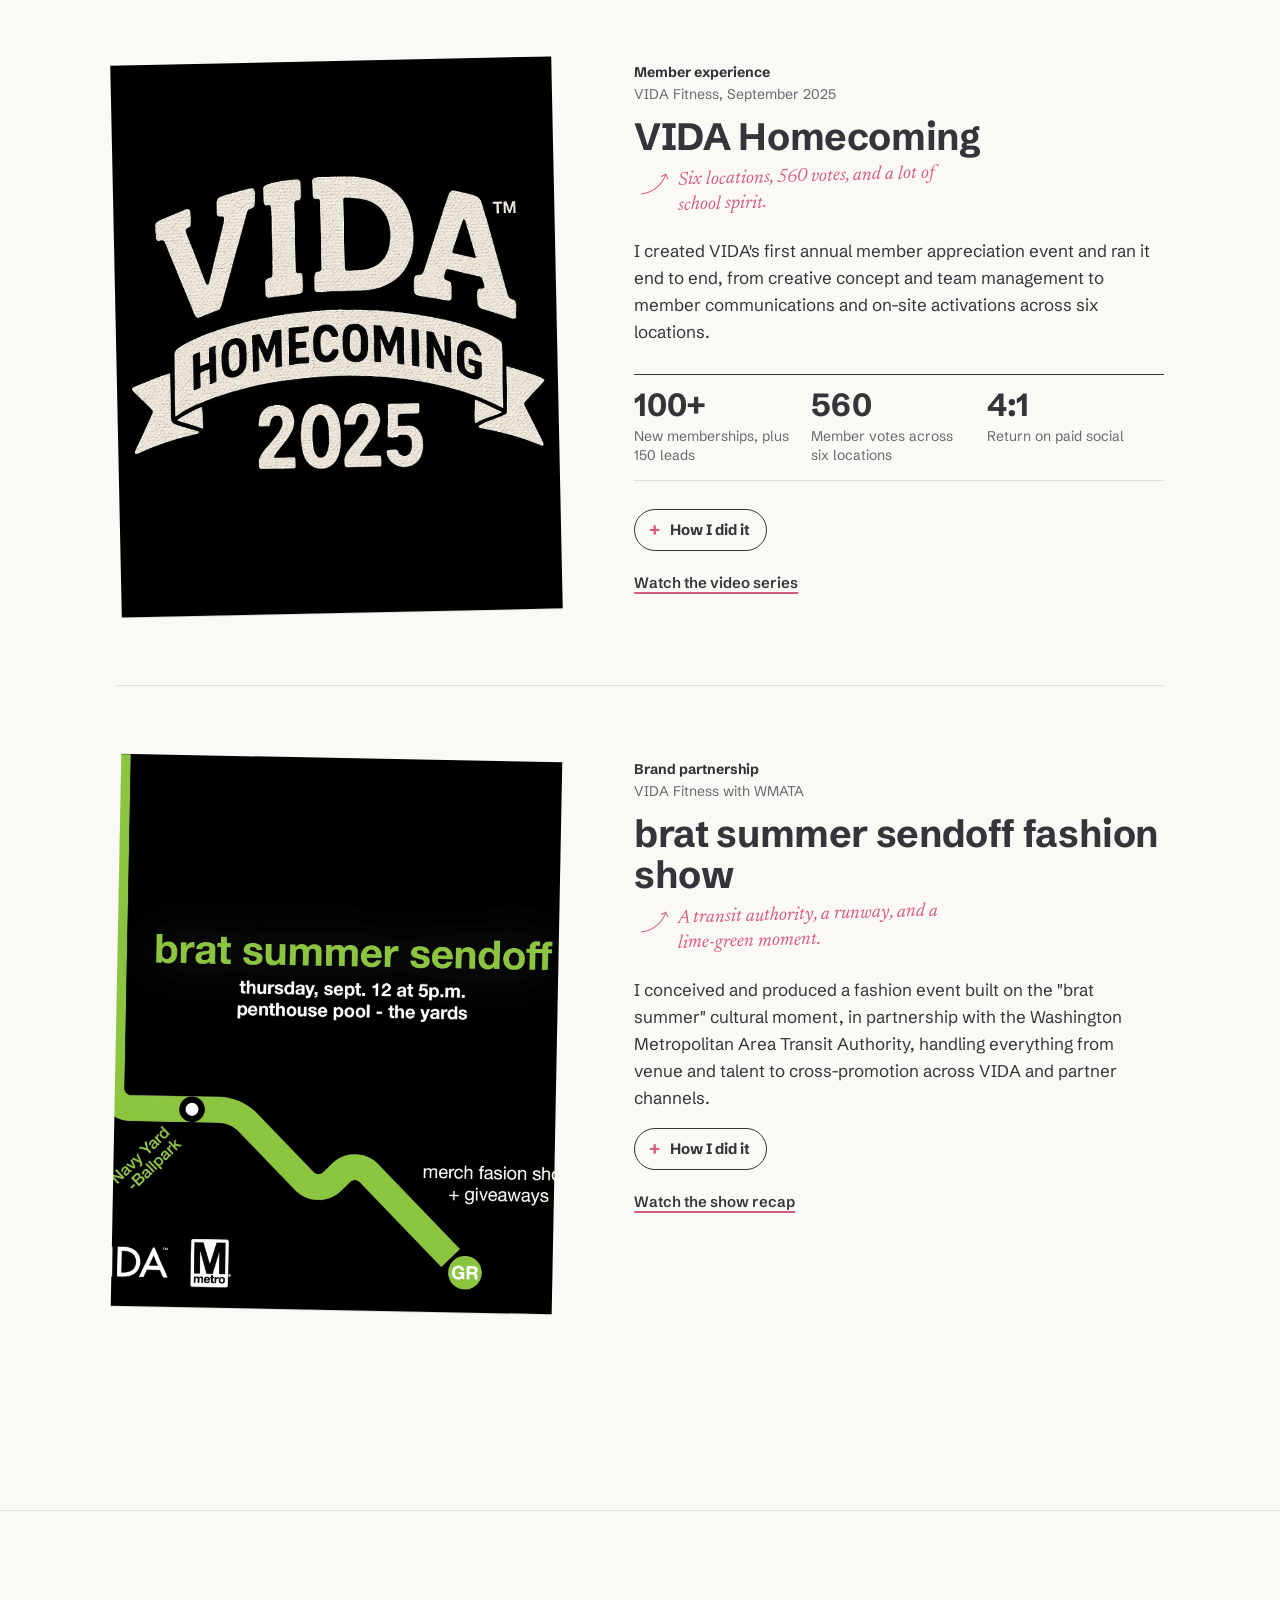
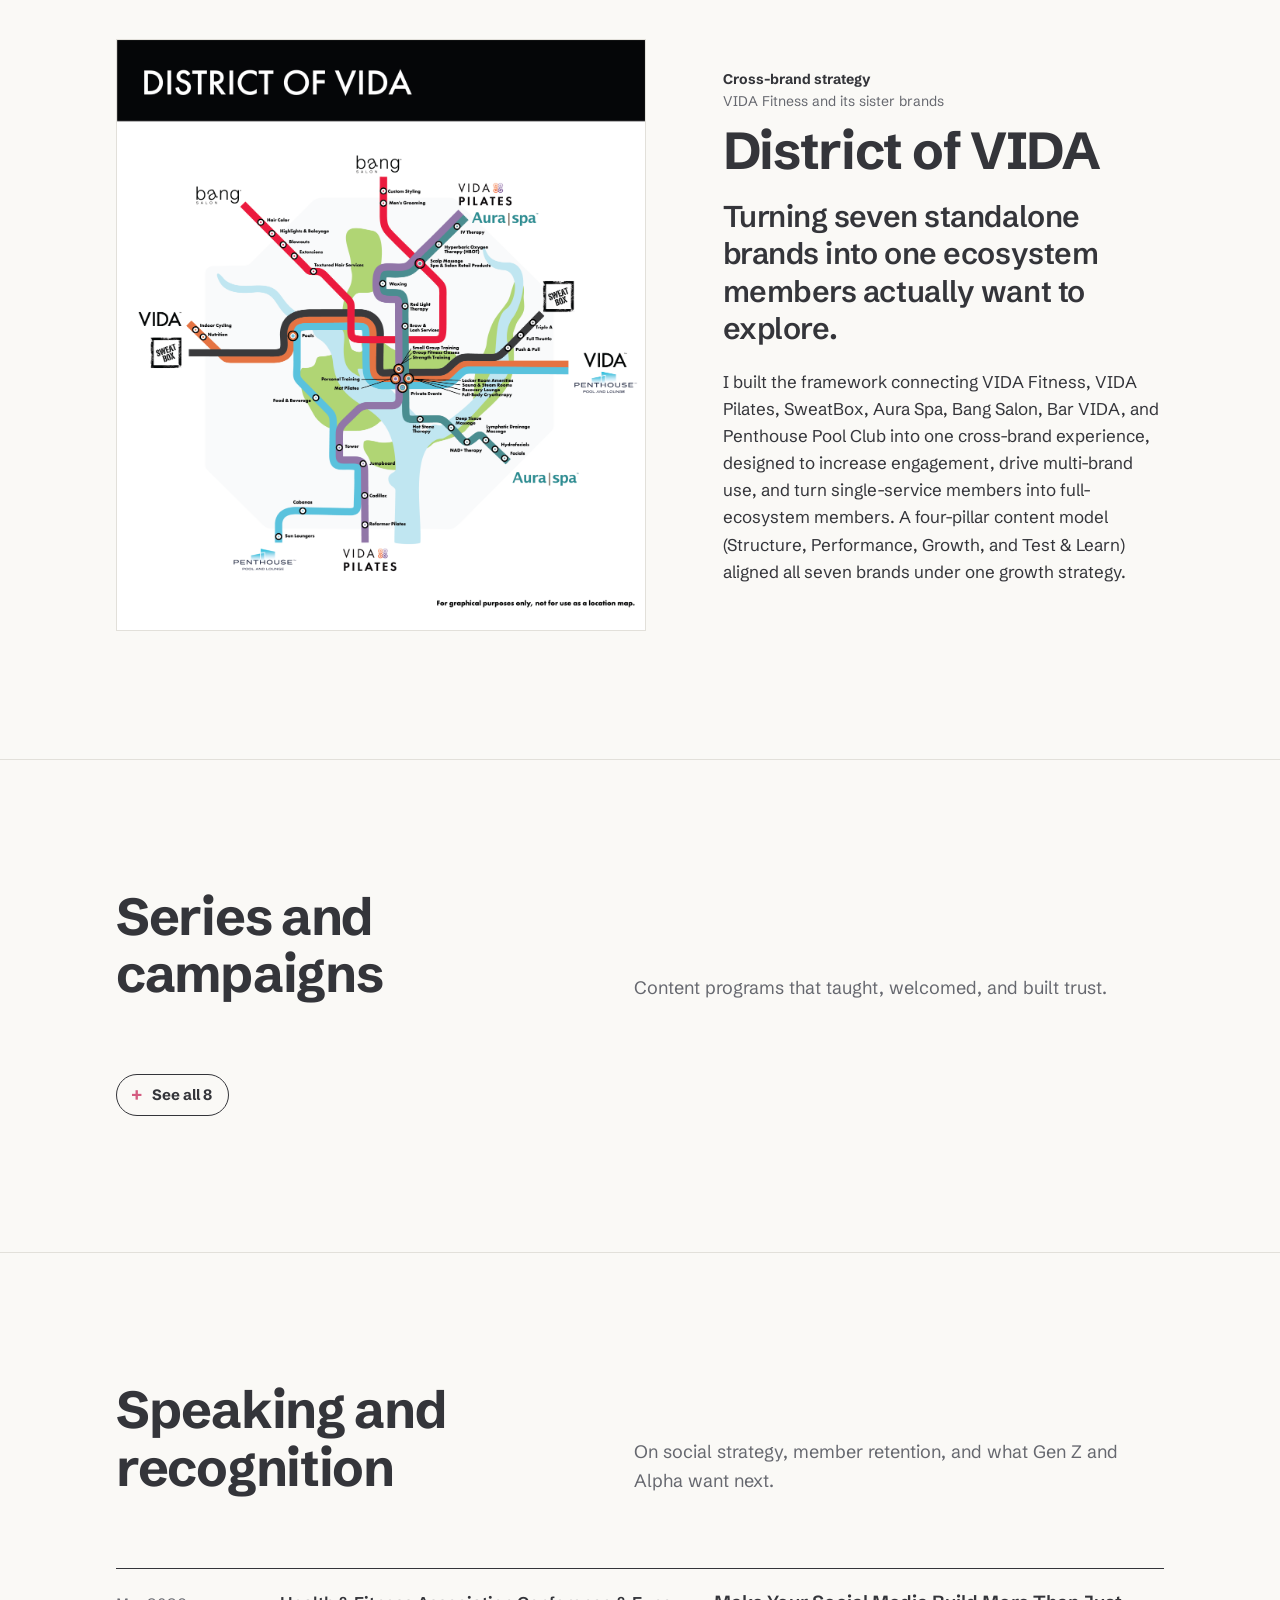
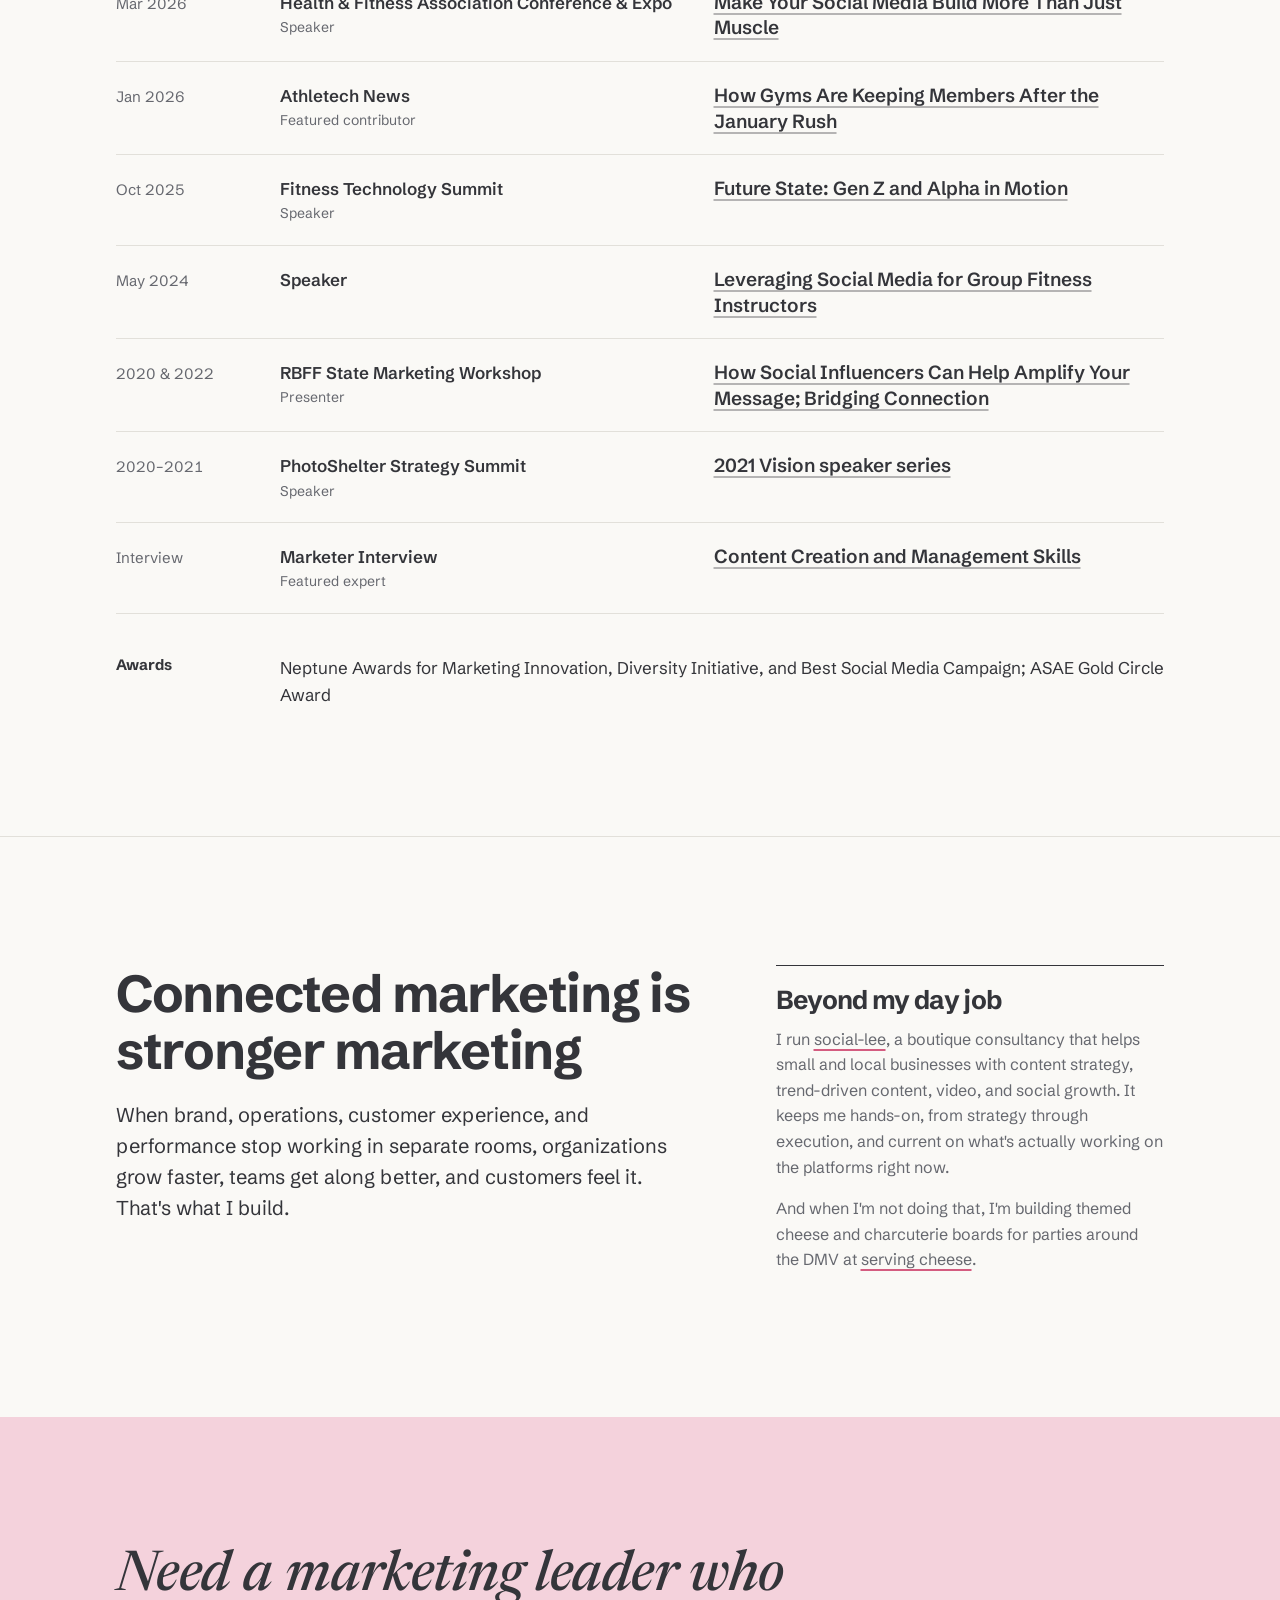
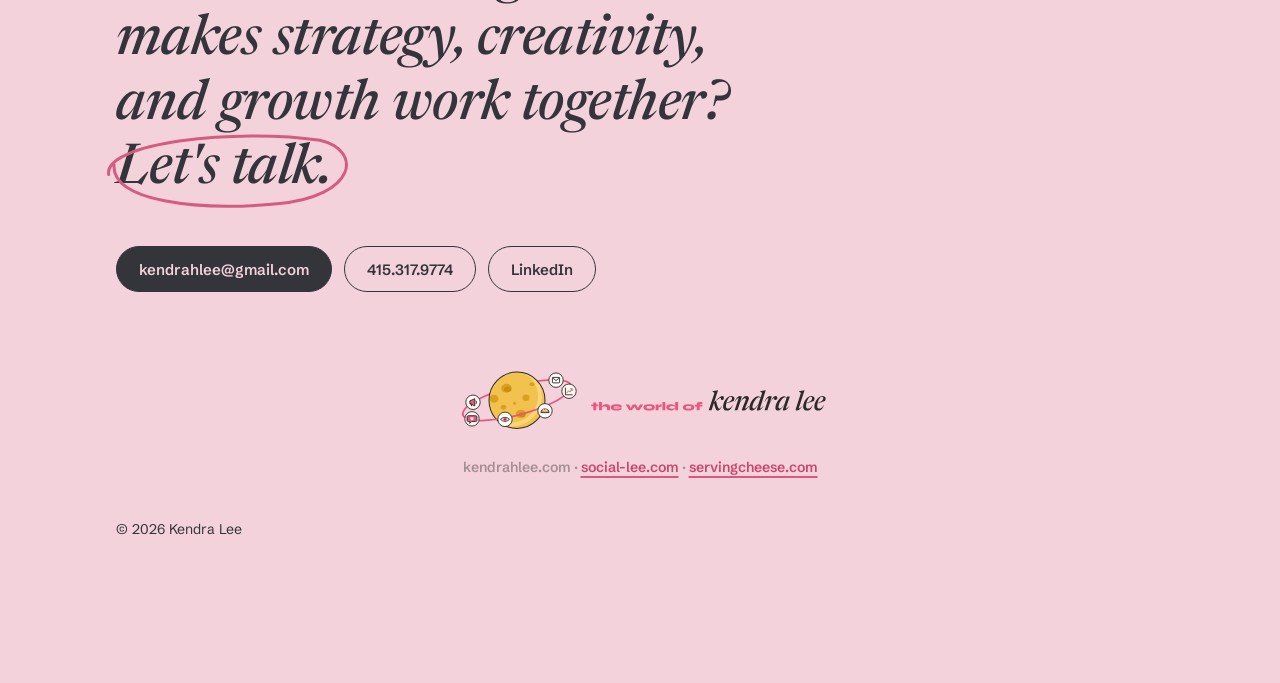
==== commit 47b152c1: "Spell social-lee consistently Co-Authored-By: Claude Opus 5.5 <noreply@anthropic.com> Claude-Session" ====
--- a/index.html
+++ b/index.html
@@ -478,7 +478,7 @@
       </div>
       <div class="aside">
         <h3>Beyond my day job</h3>
-        <p>I run <a href="https://social-lee.com" target="_blank" rel="noopener">Social-Lee</a>, a boutique consultancy that helps small and local businesses with content strategy, trend-driven content, video, and social growth. It keeps me hands-on, from strategy through execution, and current on what's actually working on the platforms right now.</p>
+        <p>I run <a href="https://social-lee.com" target="_blank" rel="noopener">social-lee</a>, a boutique consultancy that helps small and local businesses with content strategy, trend-driven content, video, and social growth. It keeps me hands-on, from strategy through execution, and current on what's actually working on the platforms right now.</p>
         <p>And when I'm not doing that, I'm building themed cheese and charcuterie boards for parties around the DMV at <a href="https://servingcheese.com" target="_blank" rel="noopener">serving cheese</a>.</p>
       </div>
     </div>
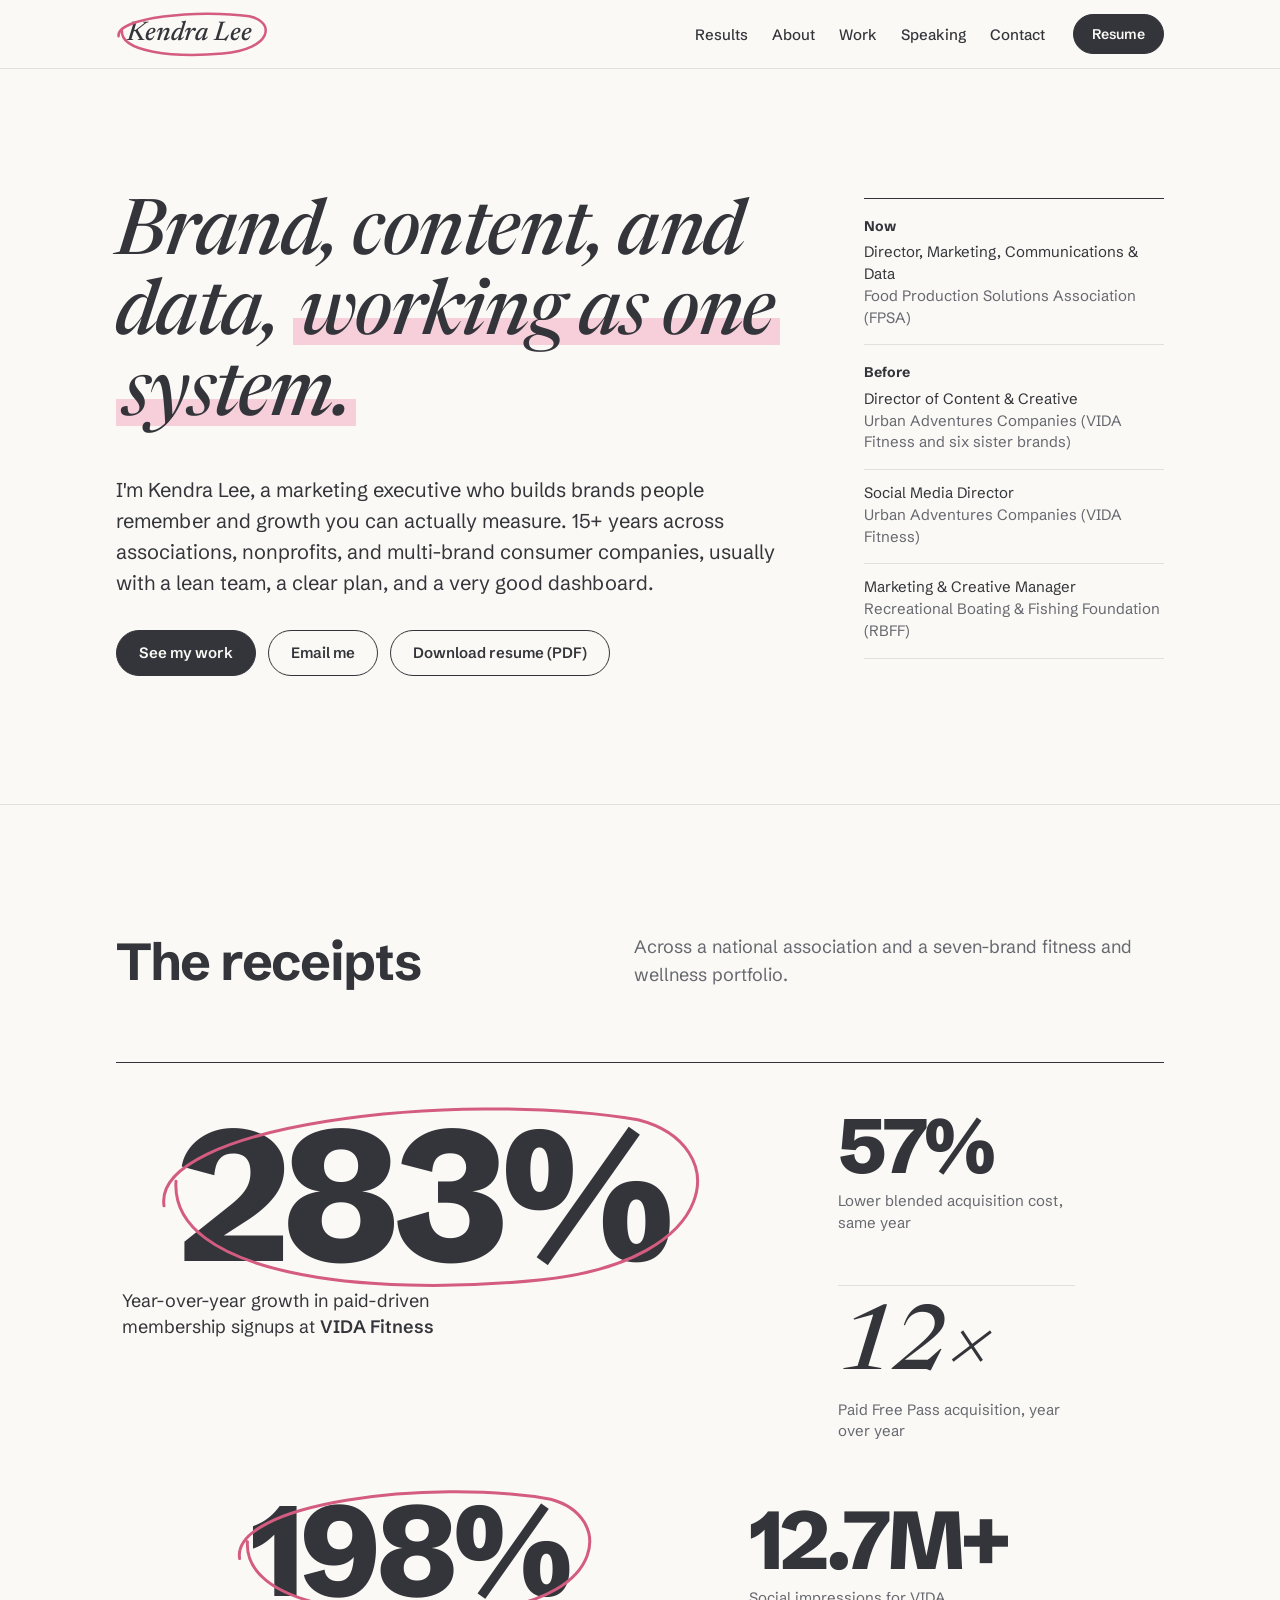
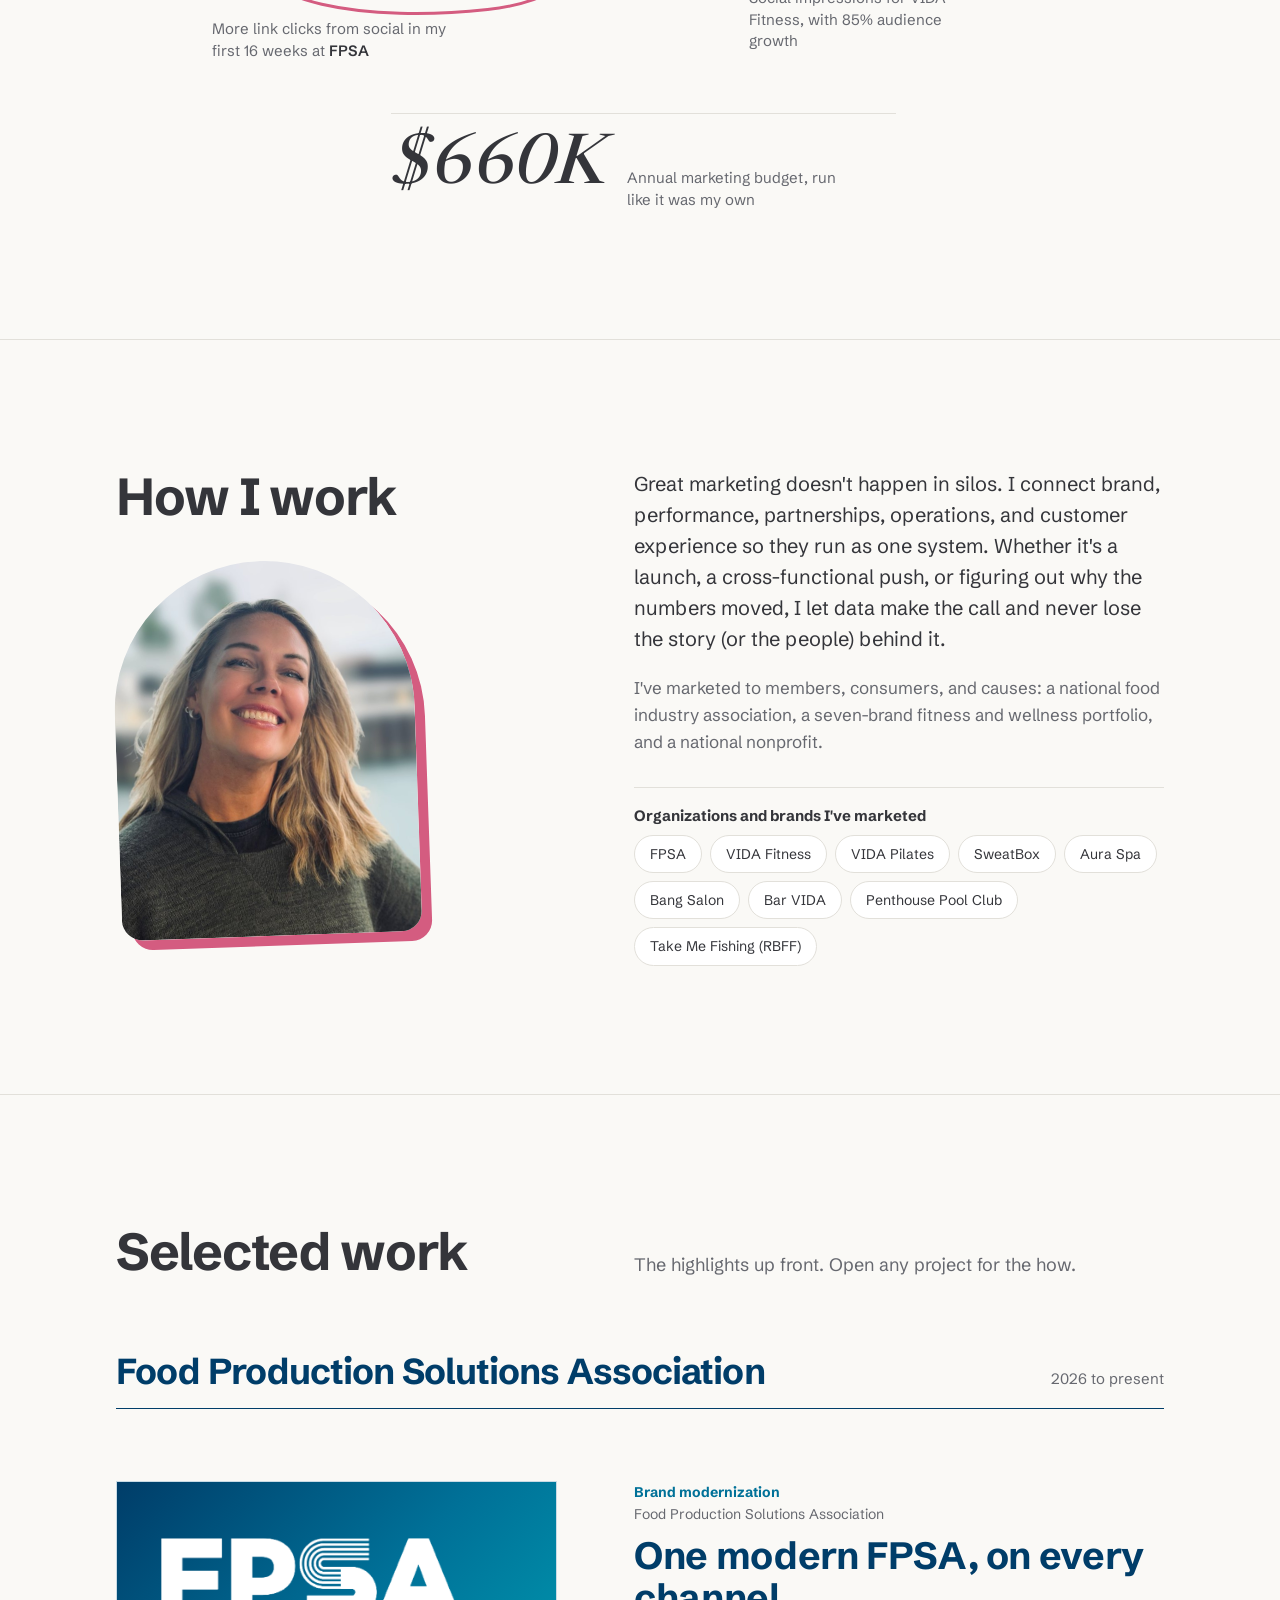
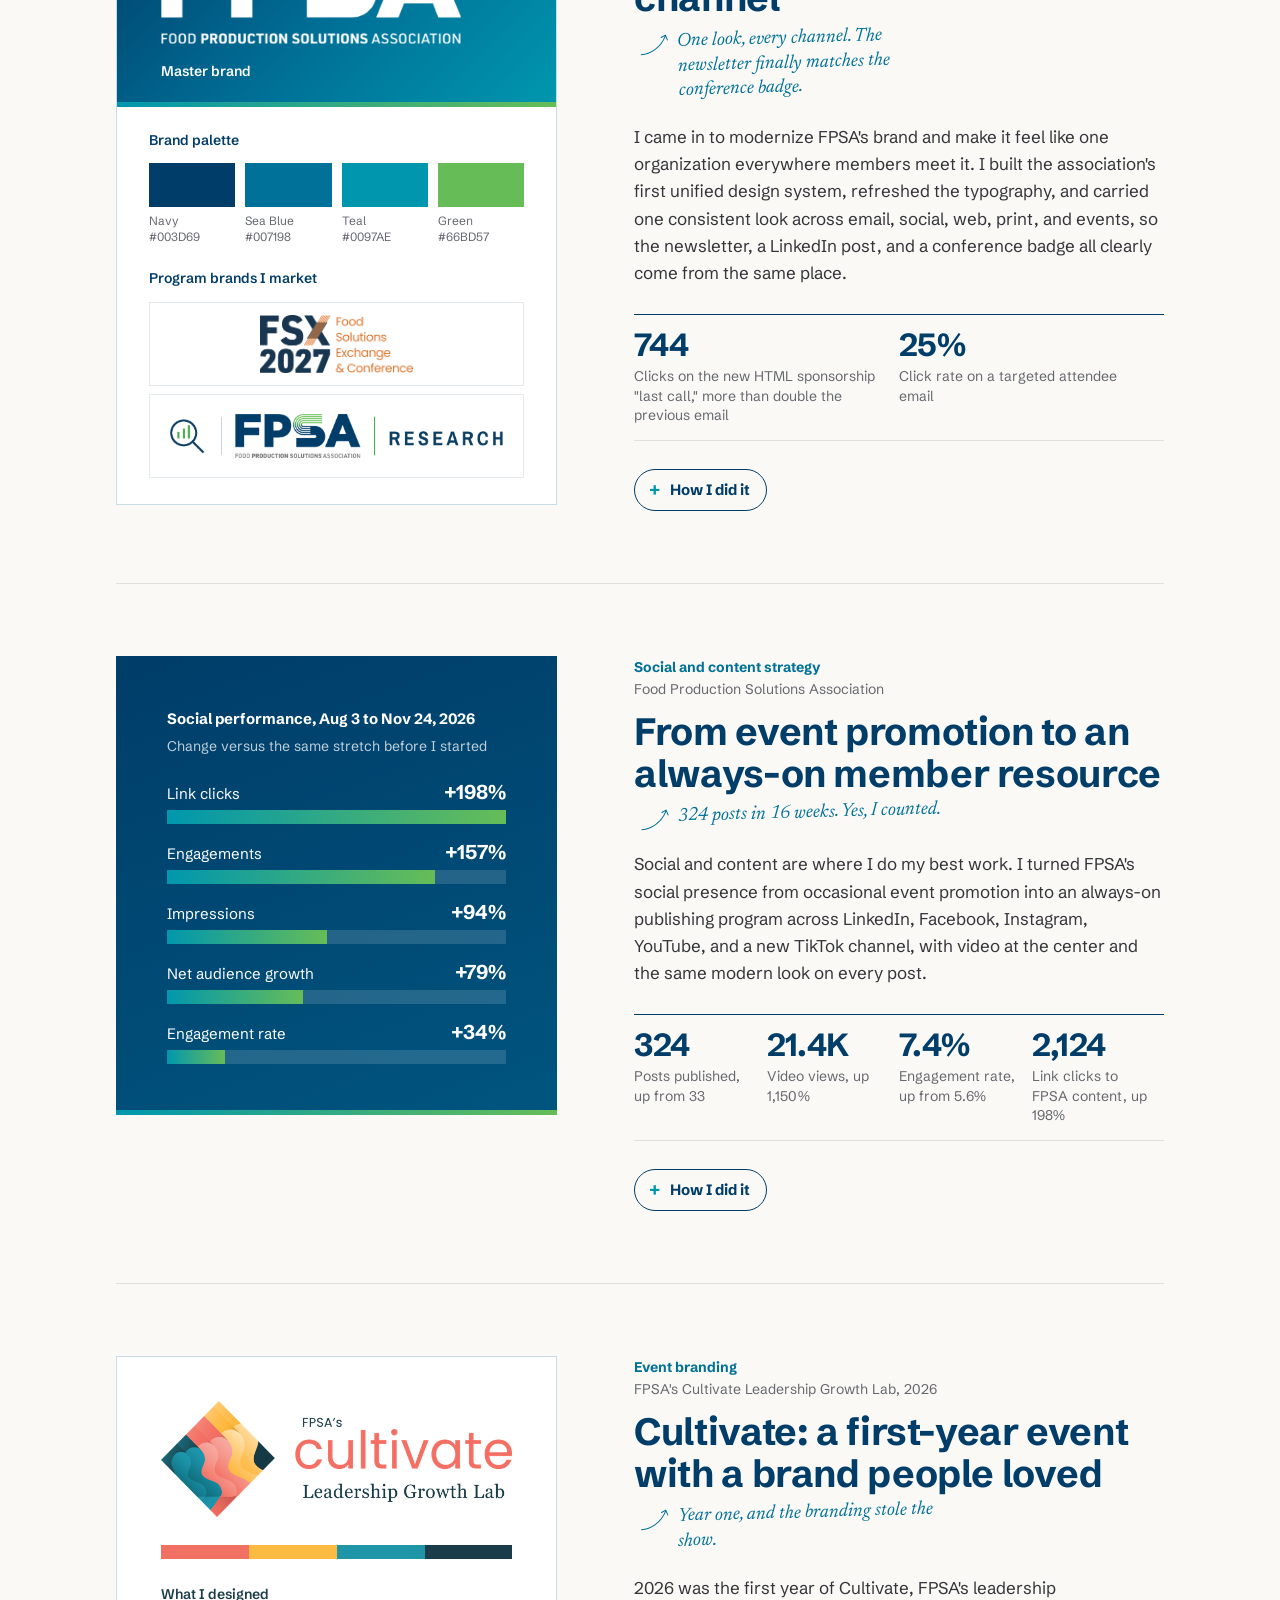
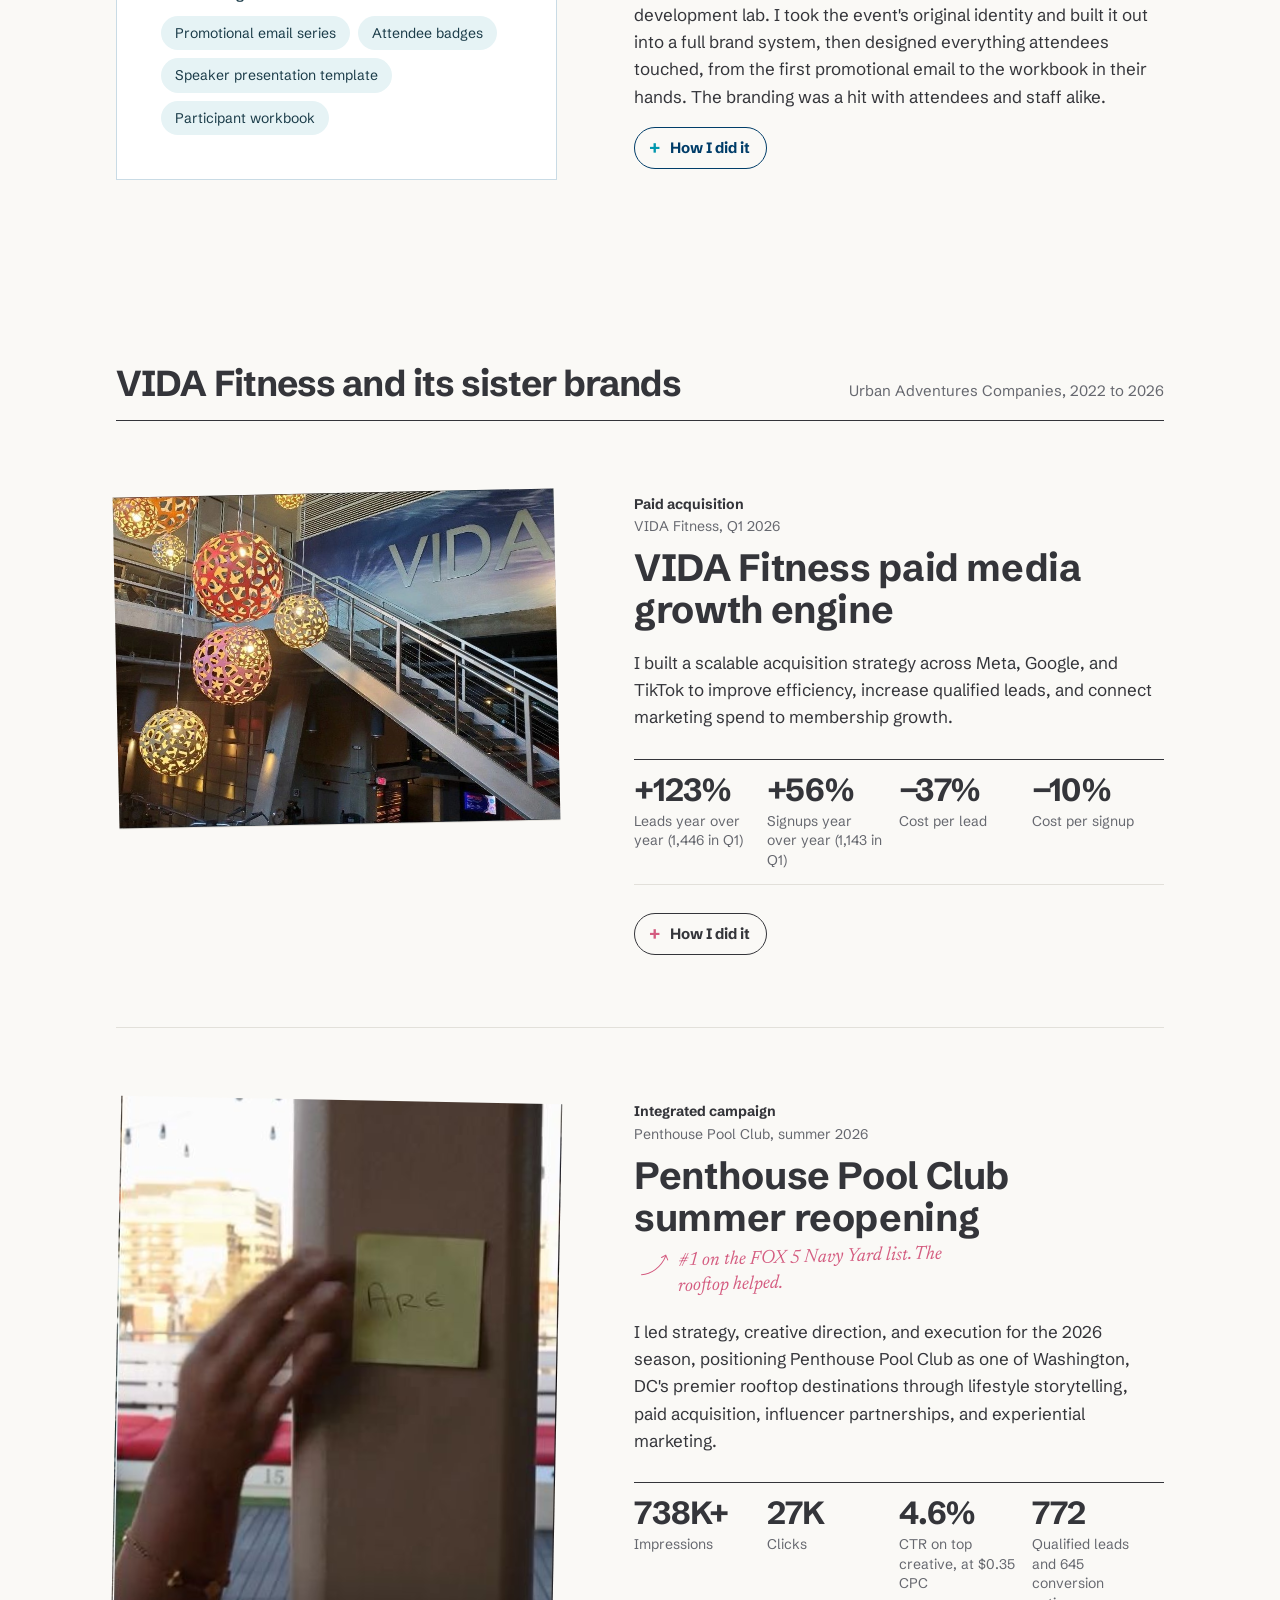
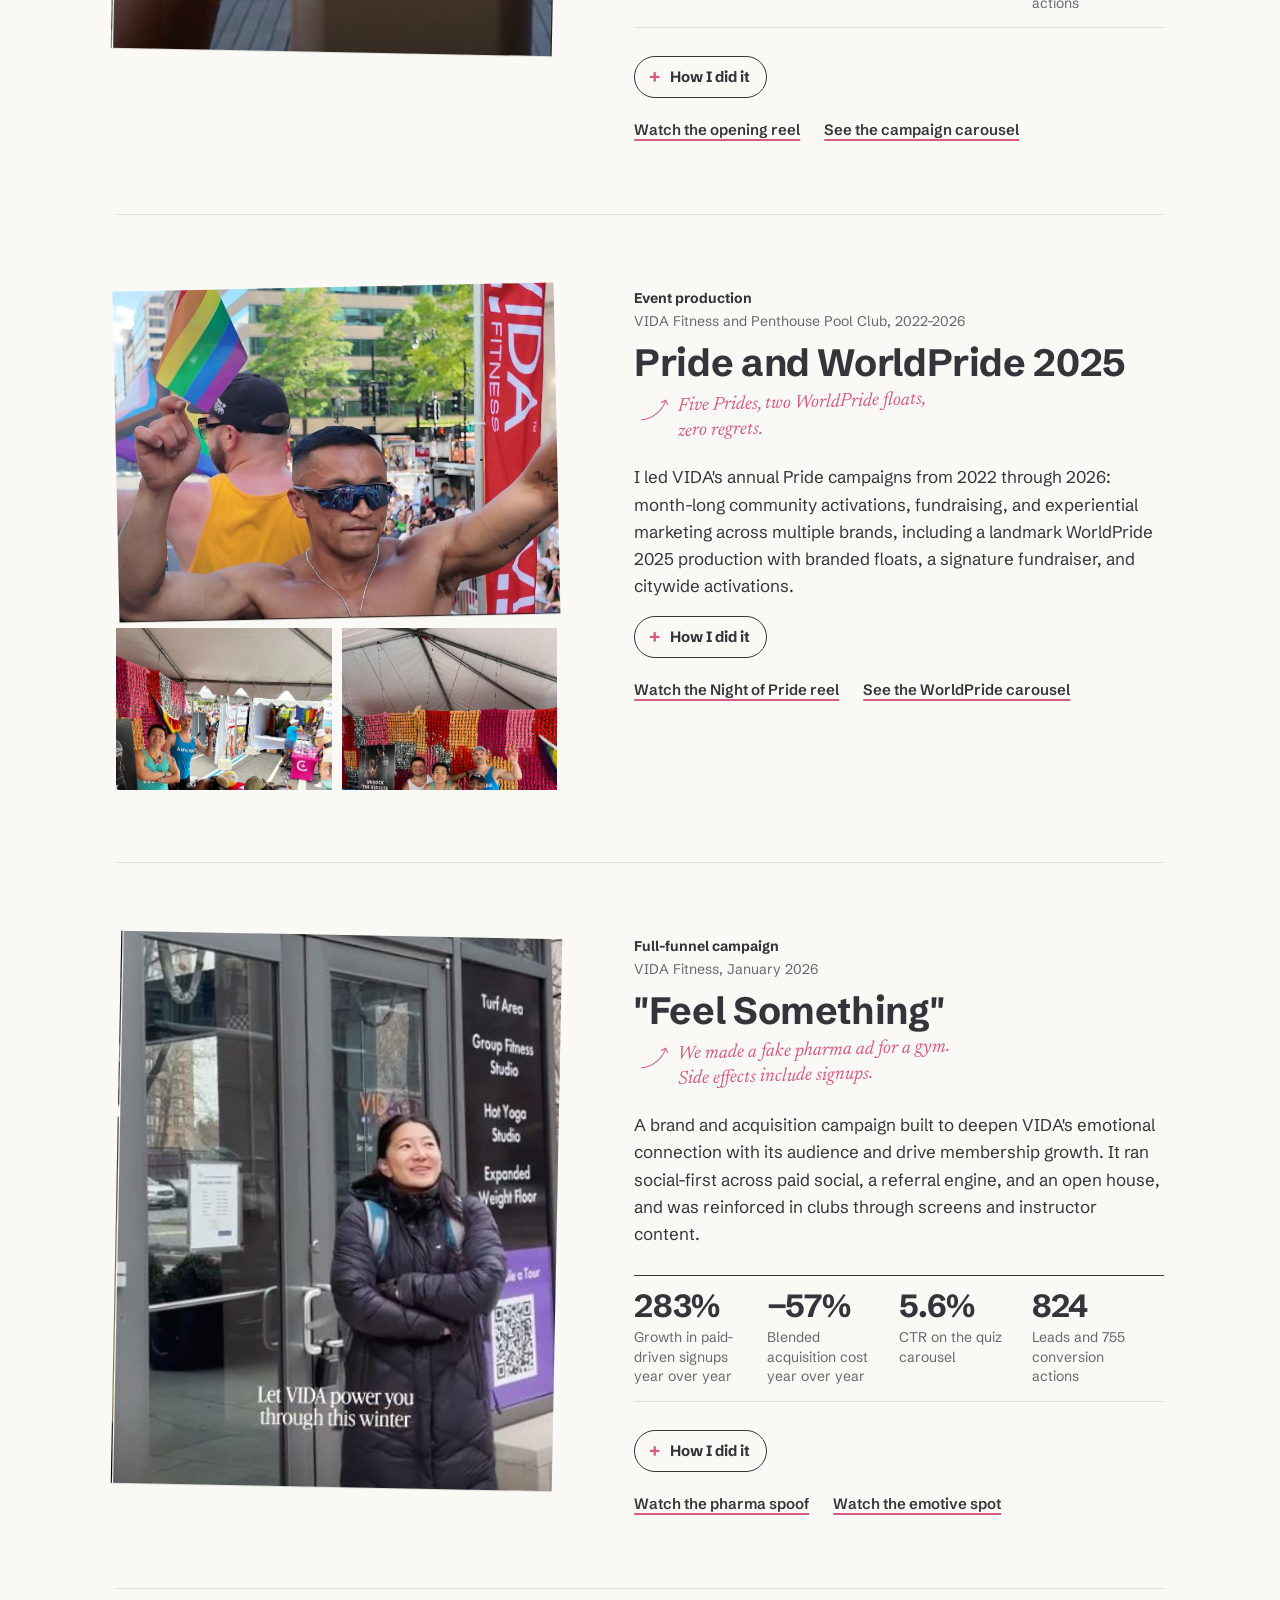
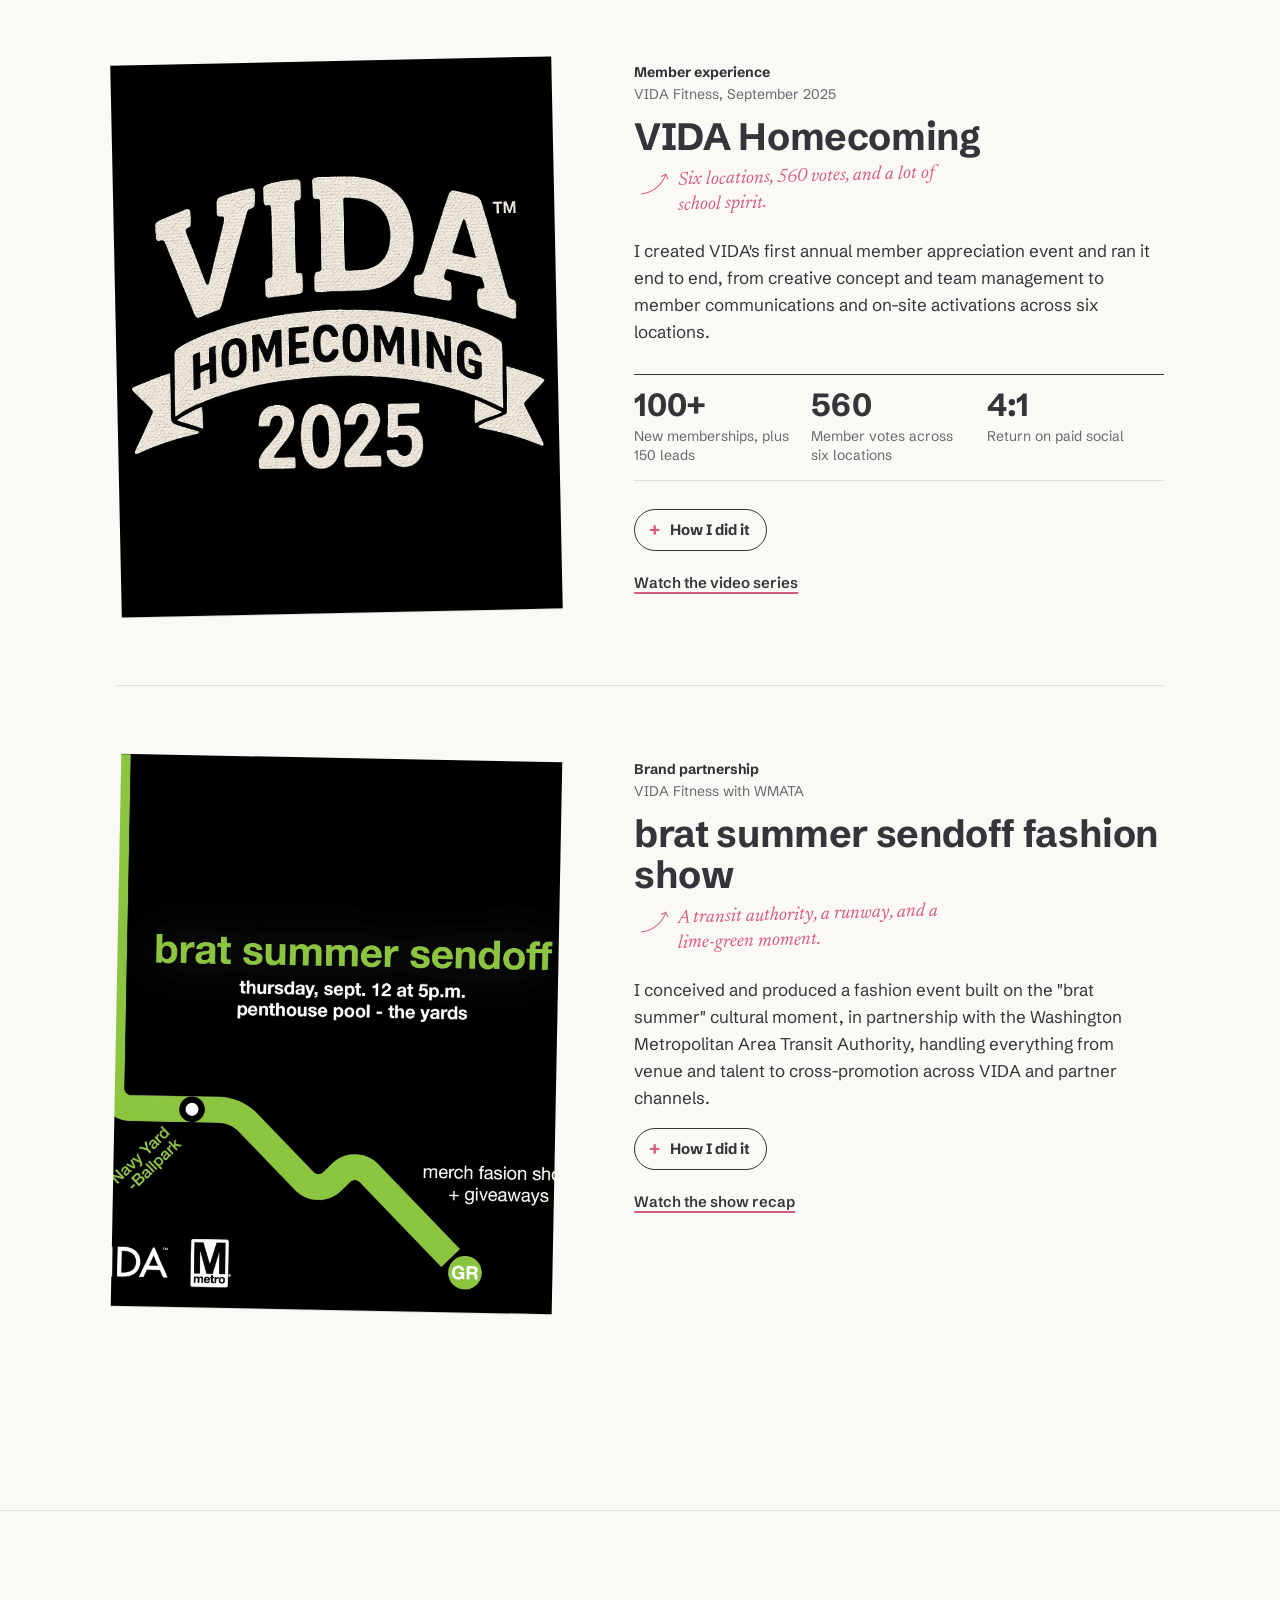
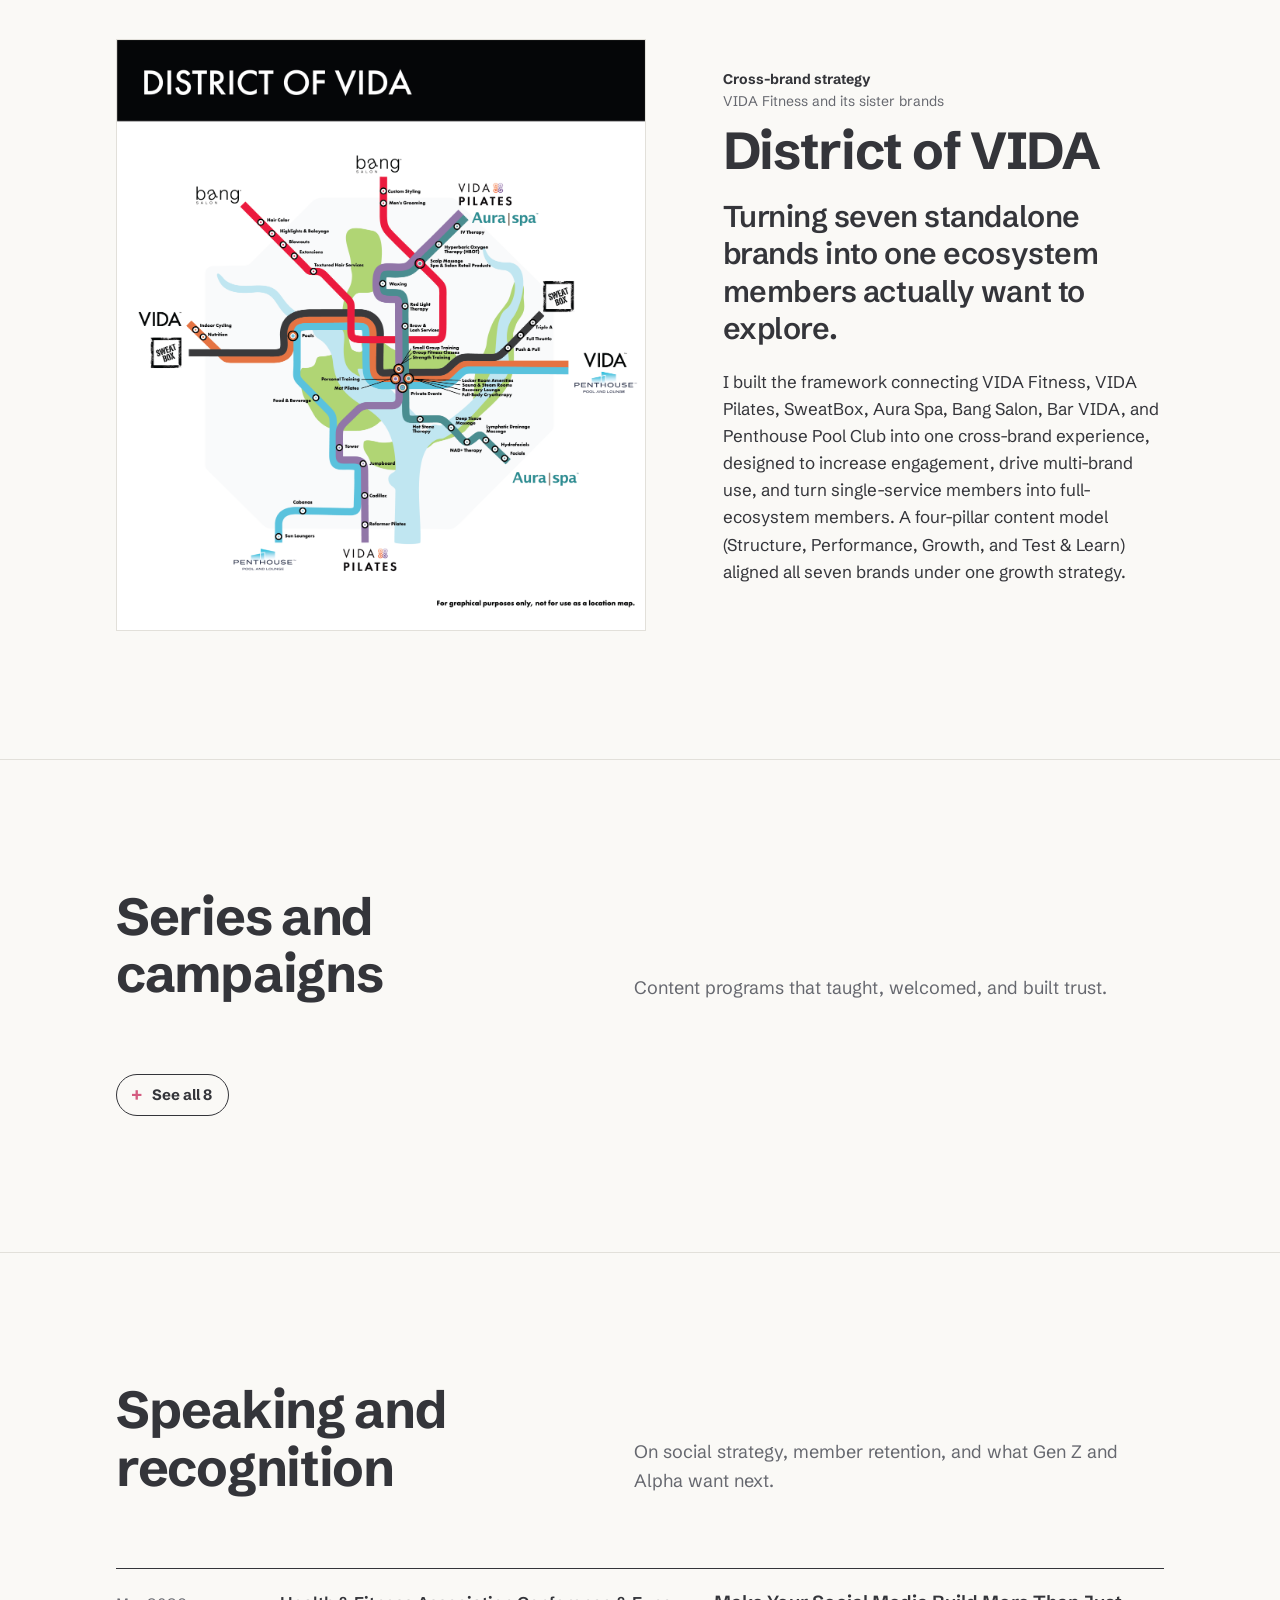
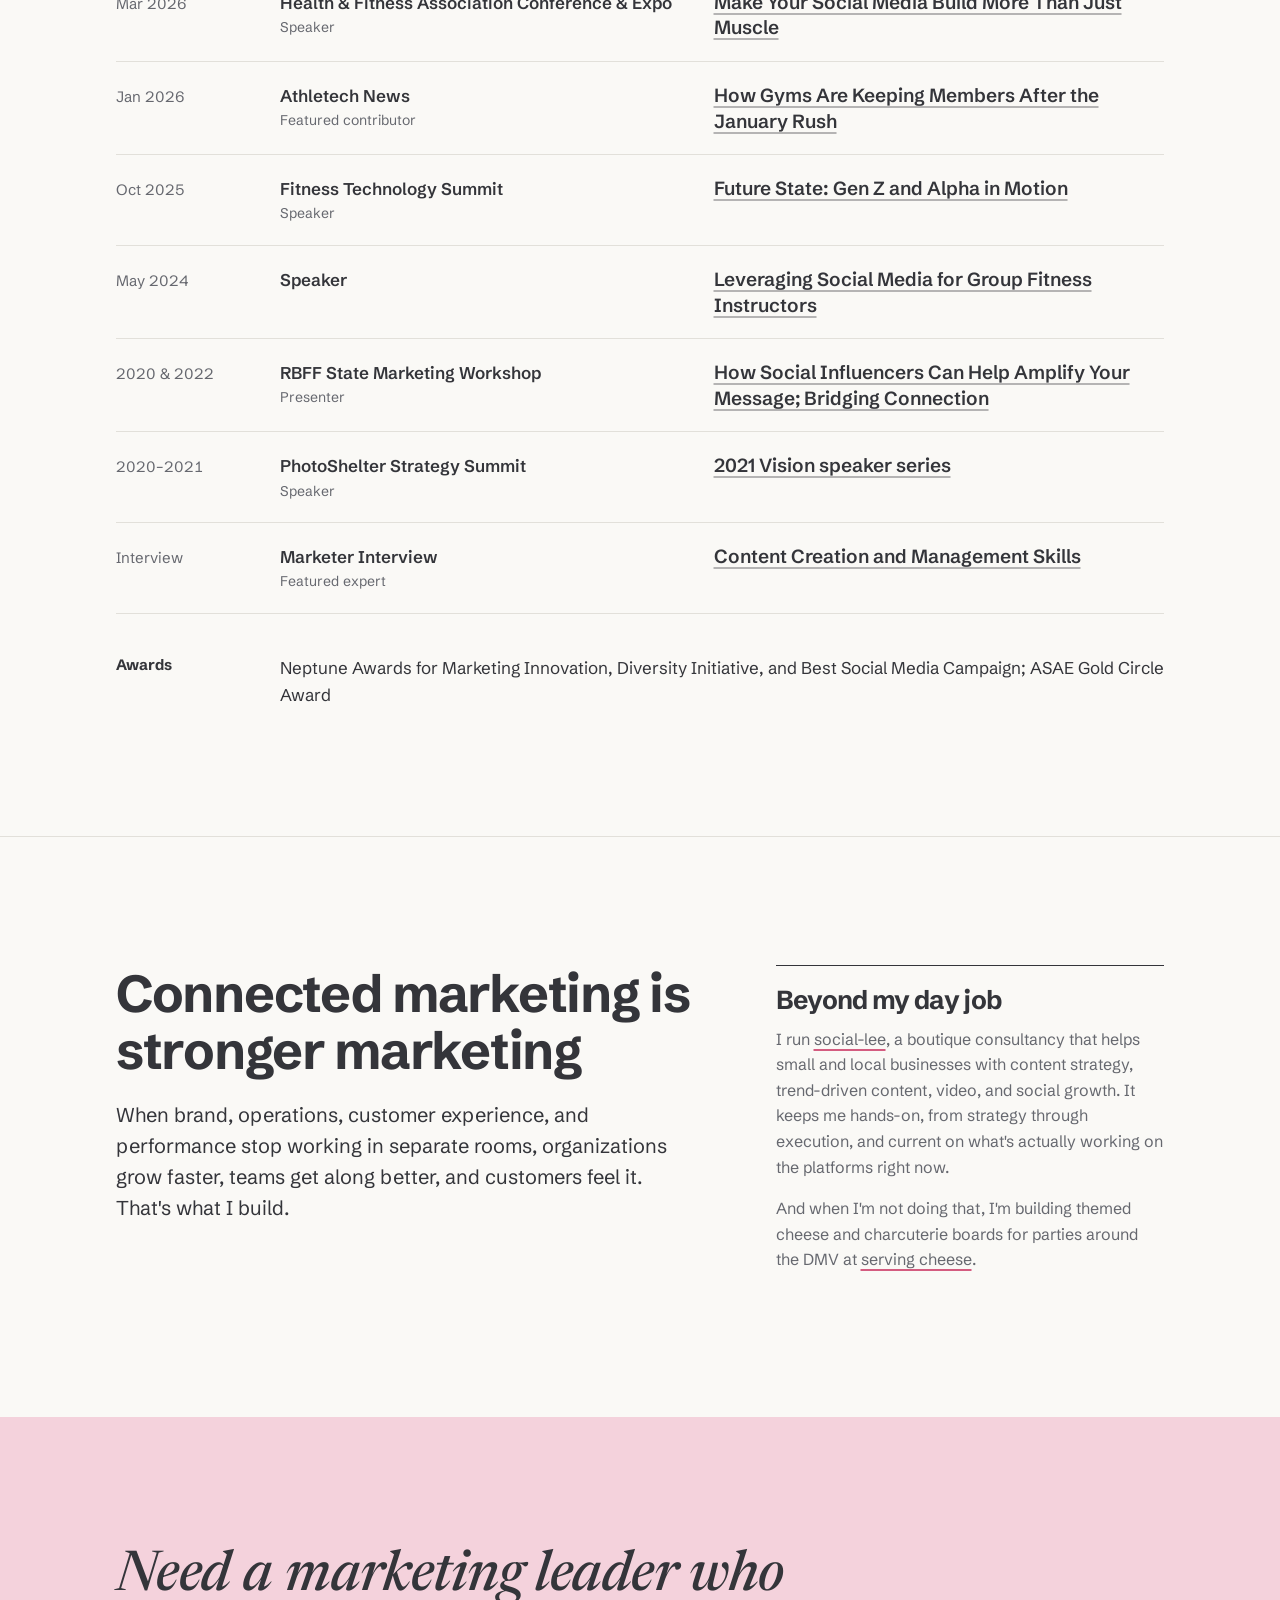
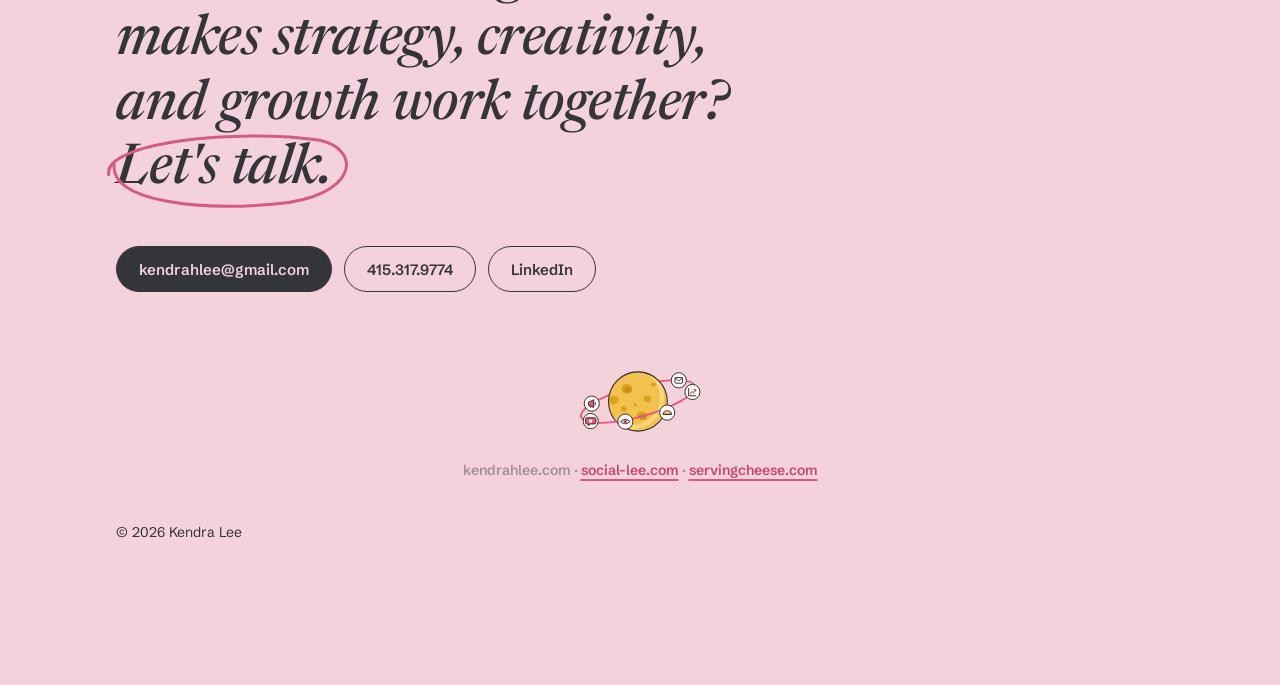
==== commit c7c3149d: "Footer: planet icon only Co-Authored-By: Claude Opus 5.5 <noreply@anthropic.com> Claude-Session: htt" ====
--- a/index.html
+++ b/index.html
@@ -495,7 +495,7 @@
       <a class="btn" href="https://linkedin.com/in/kendrahlee" target="_blank" rel="noopener">LinkedIn</a>
     </div>
     <div class="wokl">
-      <img src="images/world/world-of-kendra-lee-light.svg" alt="the world of kendra lee" width="375" height="88" loading="lazy">
+      <img src="images/world/planet-light.svg" alt="kendra lee planet logo" width="130" height="90" loading="lazy">
       <p class="wokl-links"><span aria-current="page">kendrahlee.com</span> · <a href="https://social-lee.com" target="_blank" rel="noopener">social-lee.com</a> · <a href="https://servingcheese.com" target="_blank" rel="noopener">servingcheese.com</a></p>
     </div>
     <p class="footnote">&copy; 2026 Kendra Lee</p>
--- a/styles.css
+++ b/styles.css
@@ -330,7 +330,7 @@
 
 /* the world of kendra lee footer */
 .wokl { display: flex; flex-direction: column; align-items: center; gap: 12px; margin-top: 64px; text-align: center; }
-.wokl img { display: block; width: 375px; max-width: 90vw; height: auto; }
+.wokl img { display: block; width: 130px; height: auto; }
 .wokl-links { margin: 0; font-size: 14px; font-weight: 600; color: rgba(43,43,43,.4); }
 .wokl-links a { color: #c9466c; text-underline-offset: 4px; }
 .wokl + .footnote { margin-top: 40px; }
